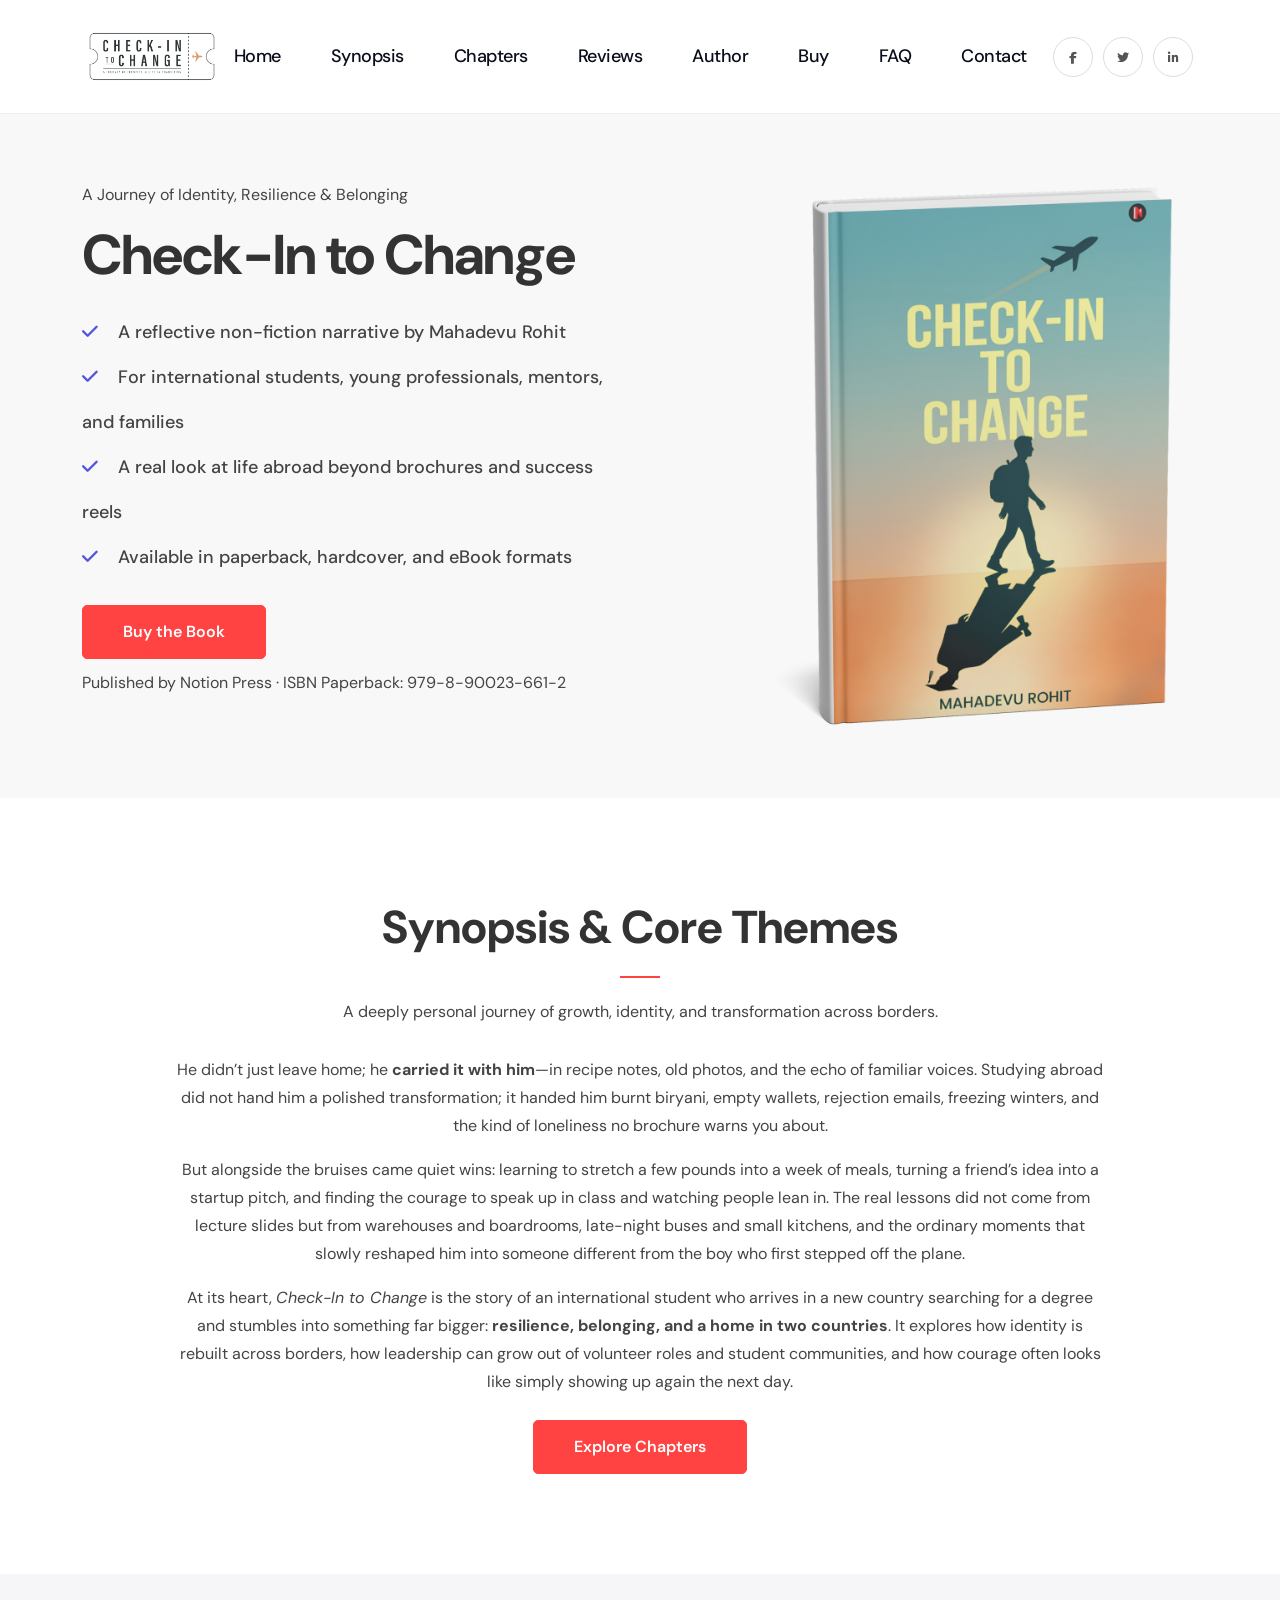
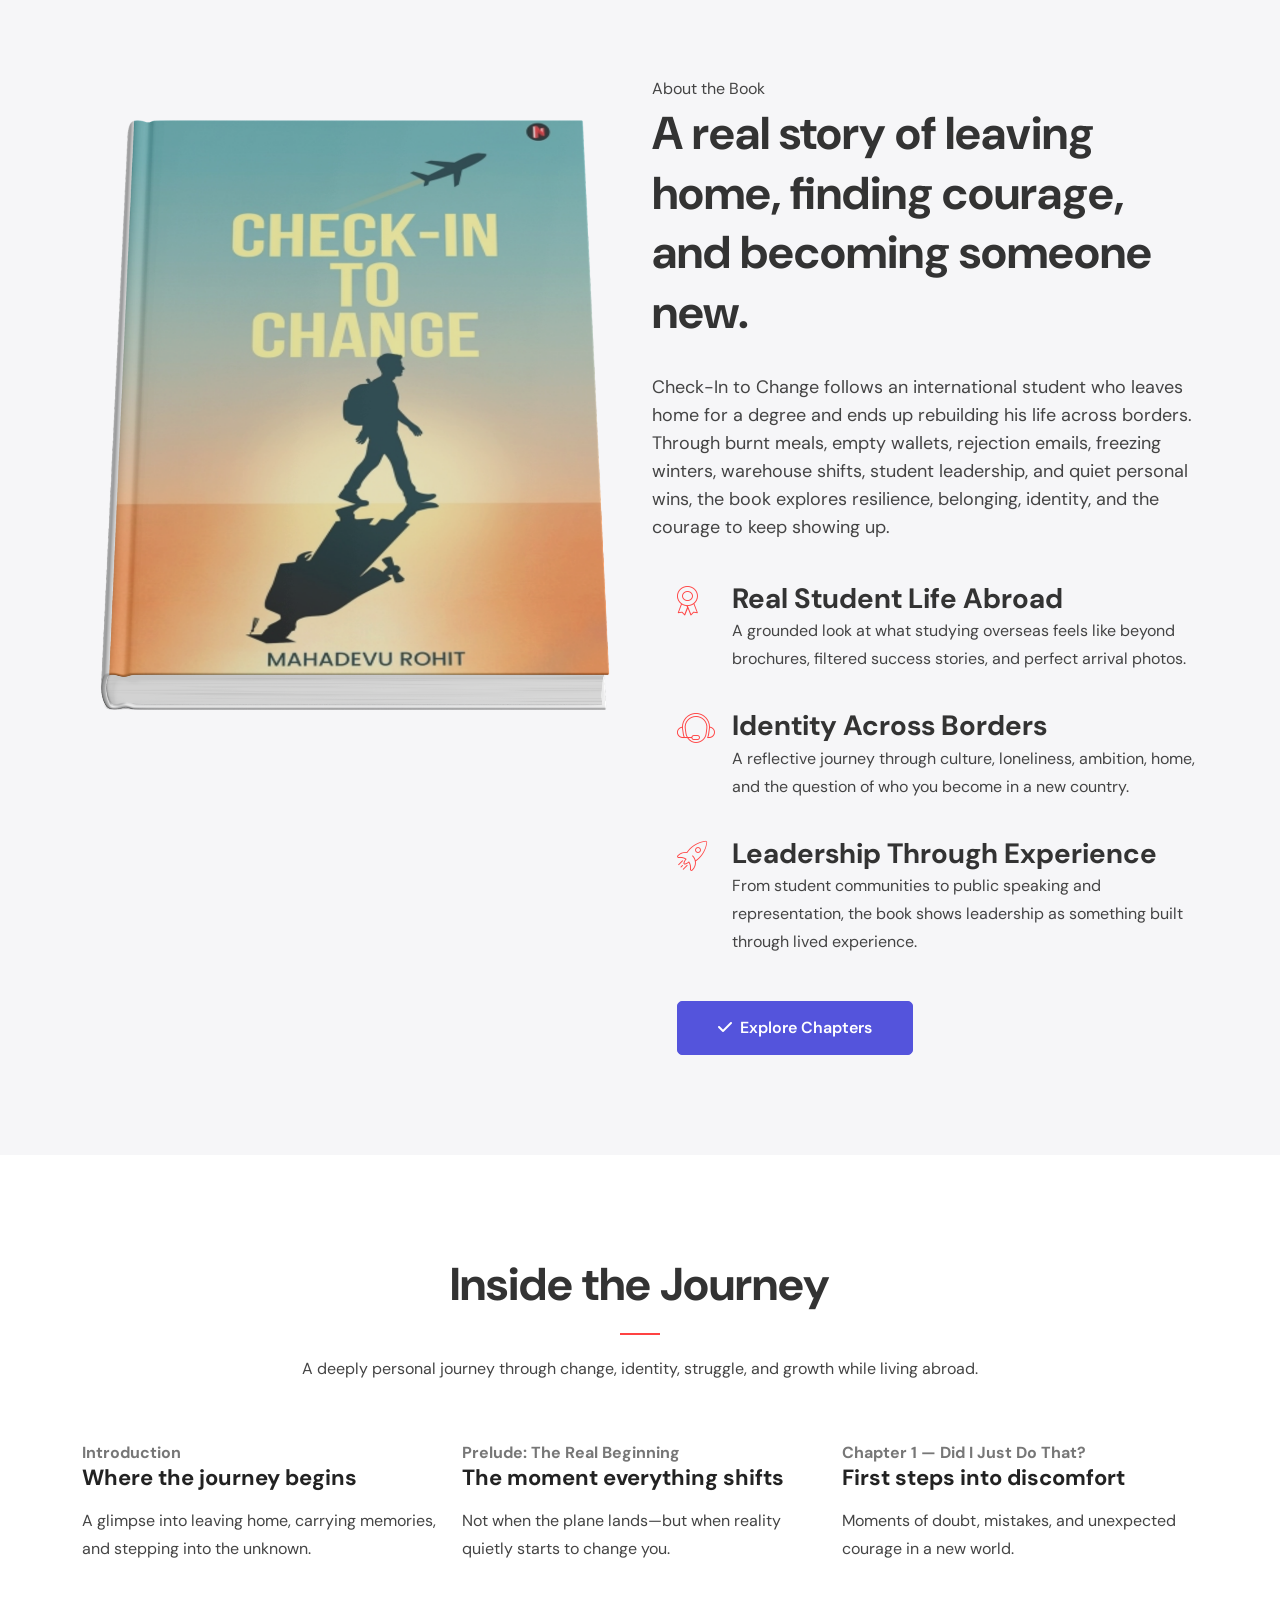
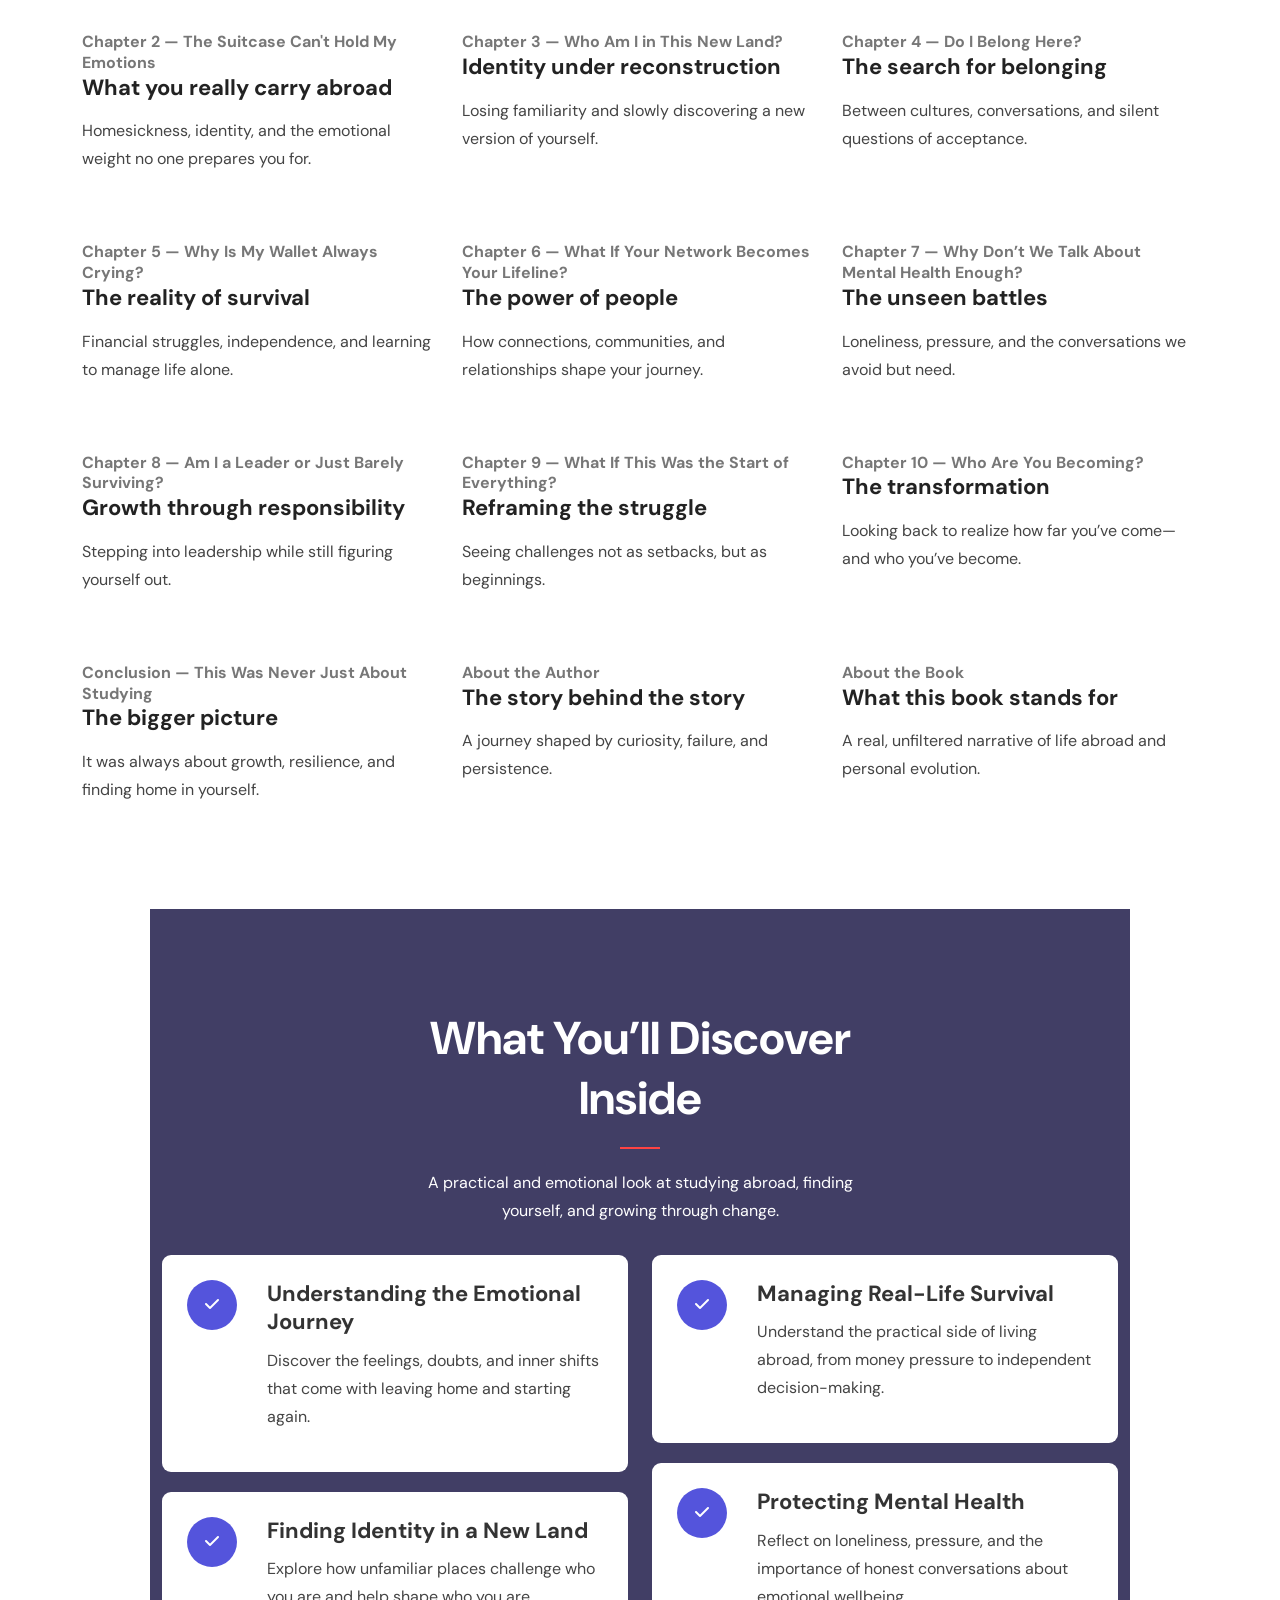
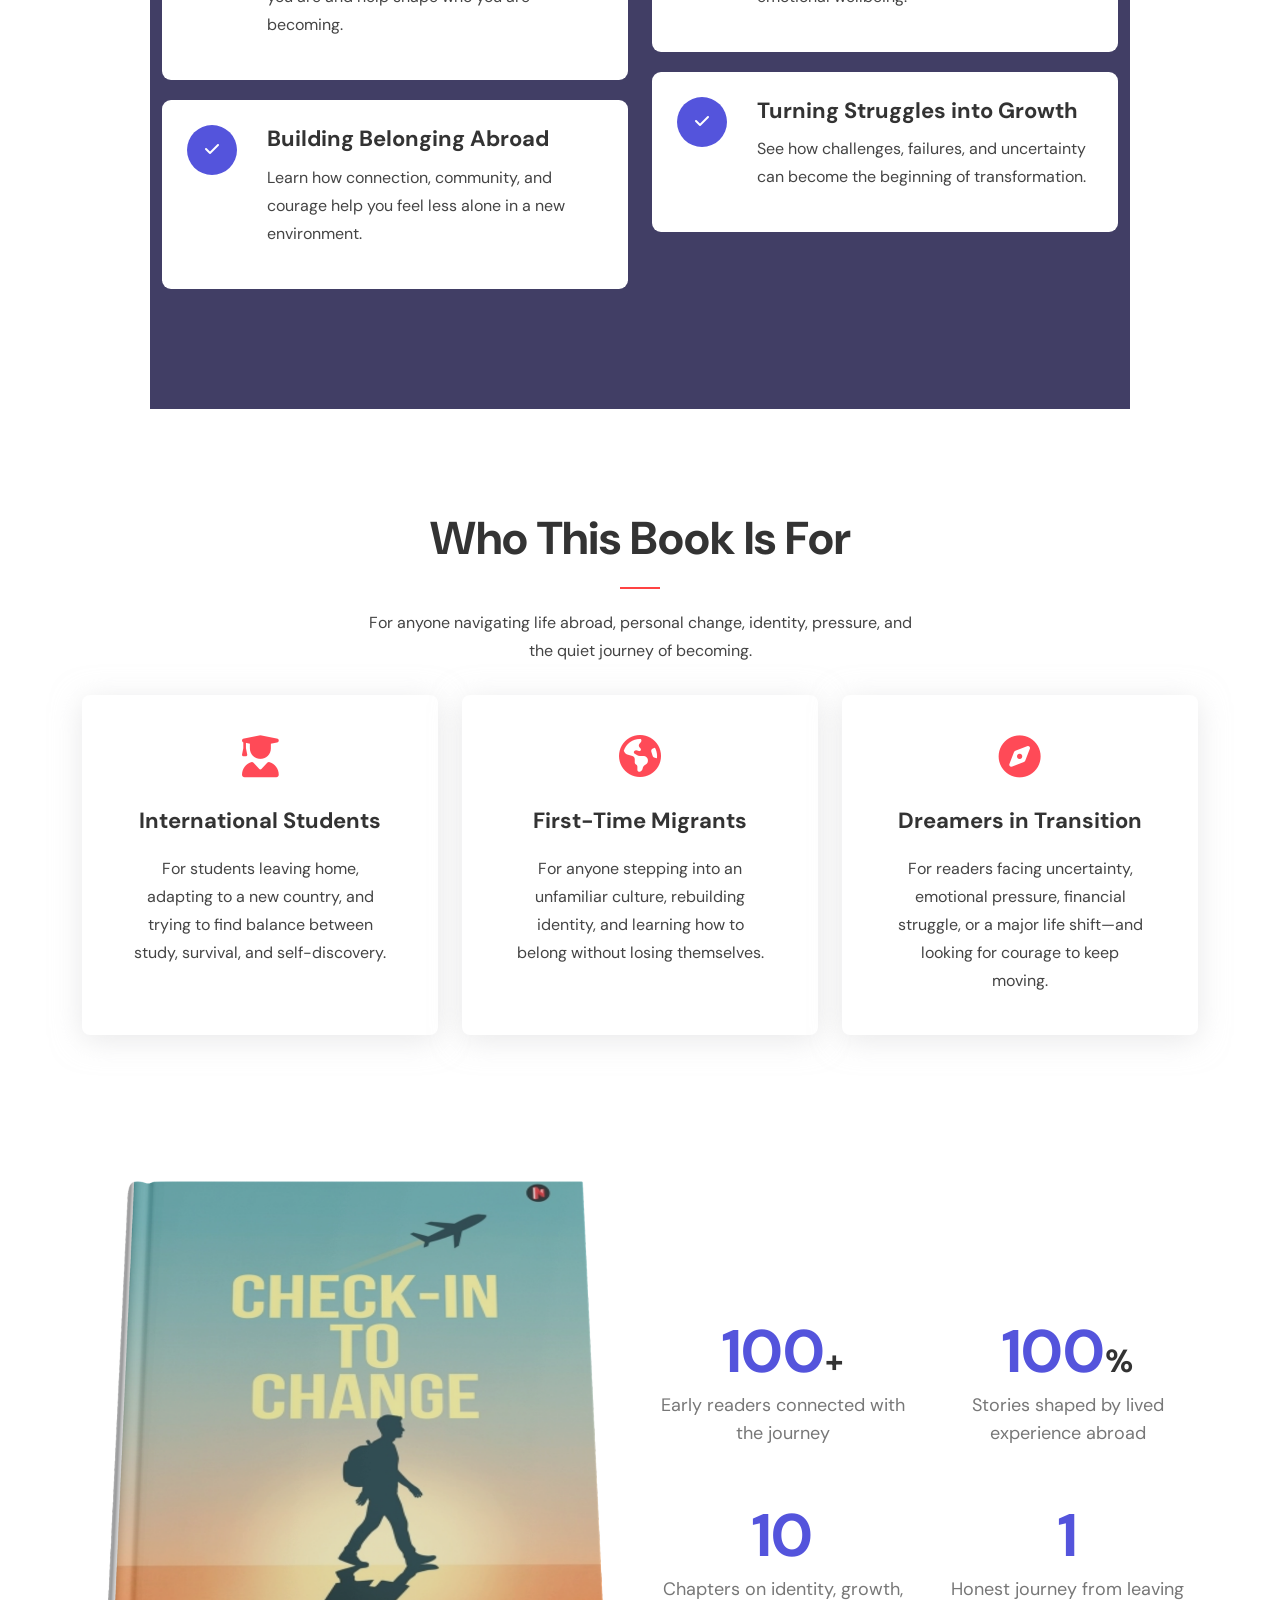
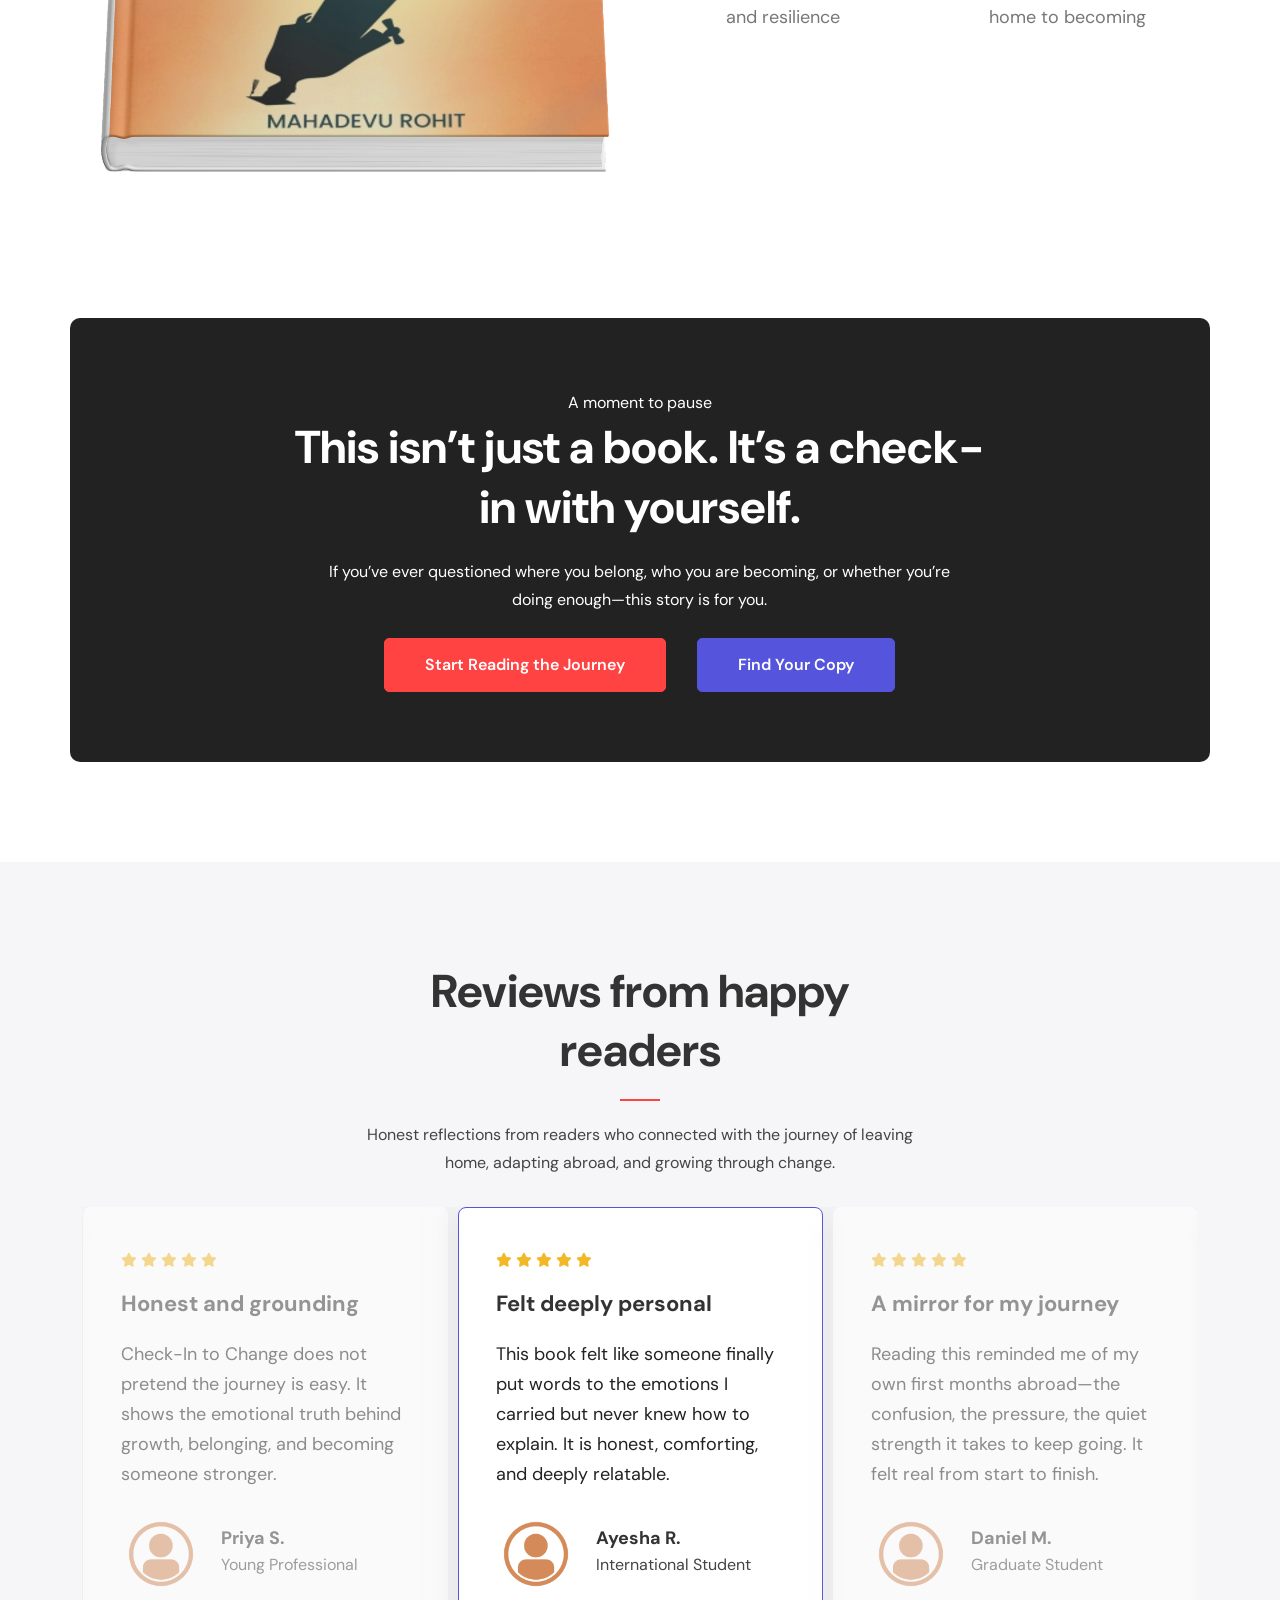
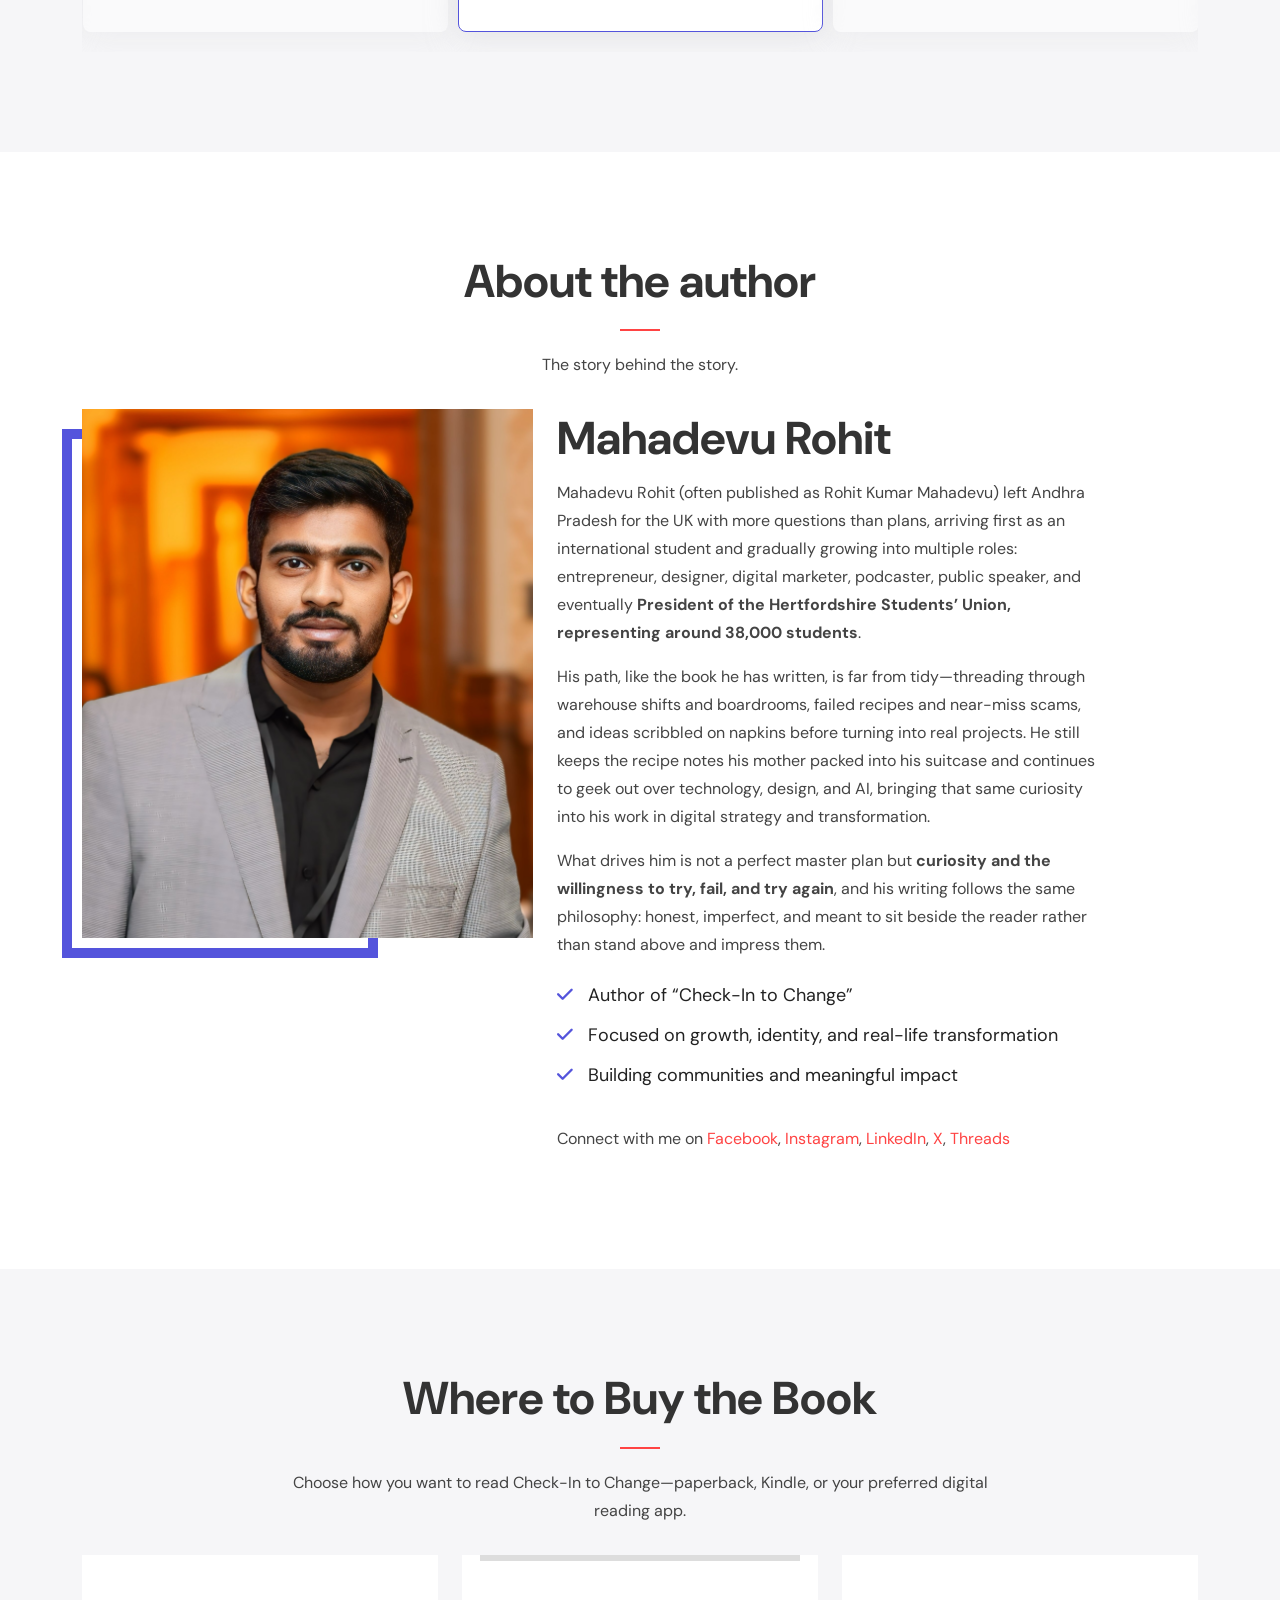
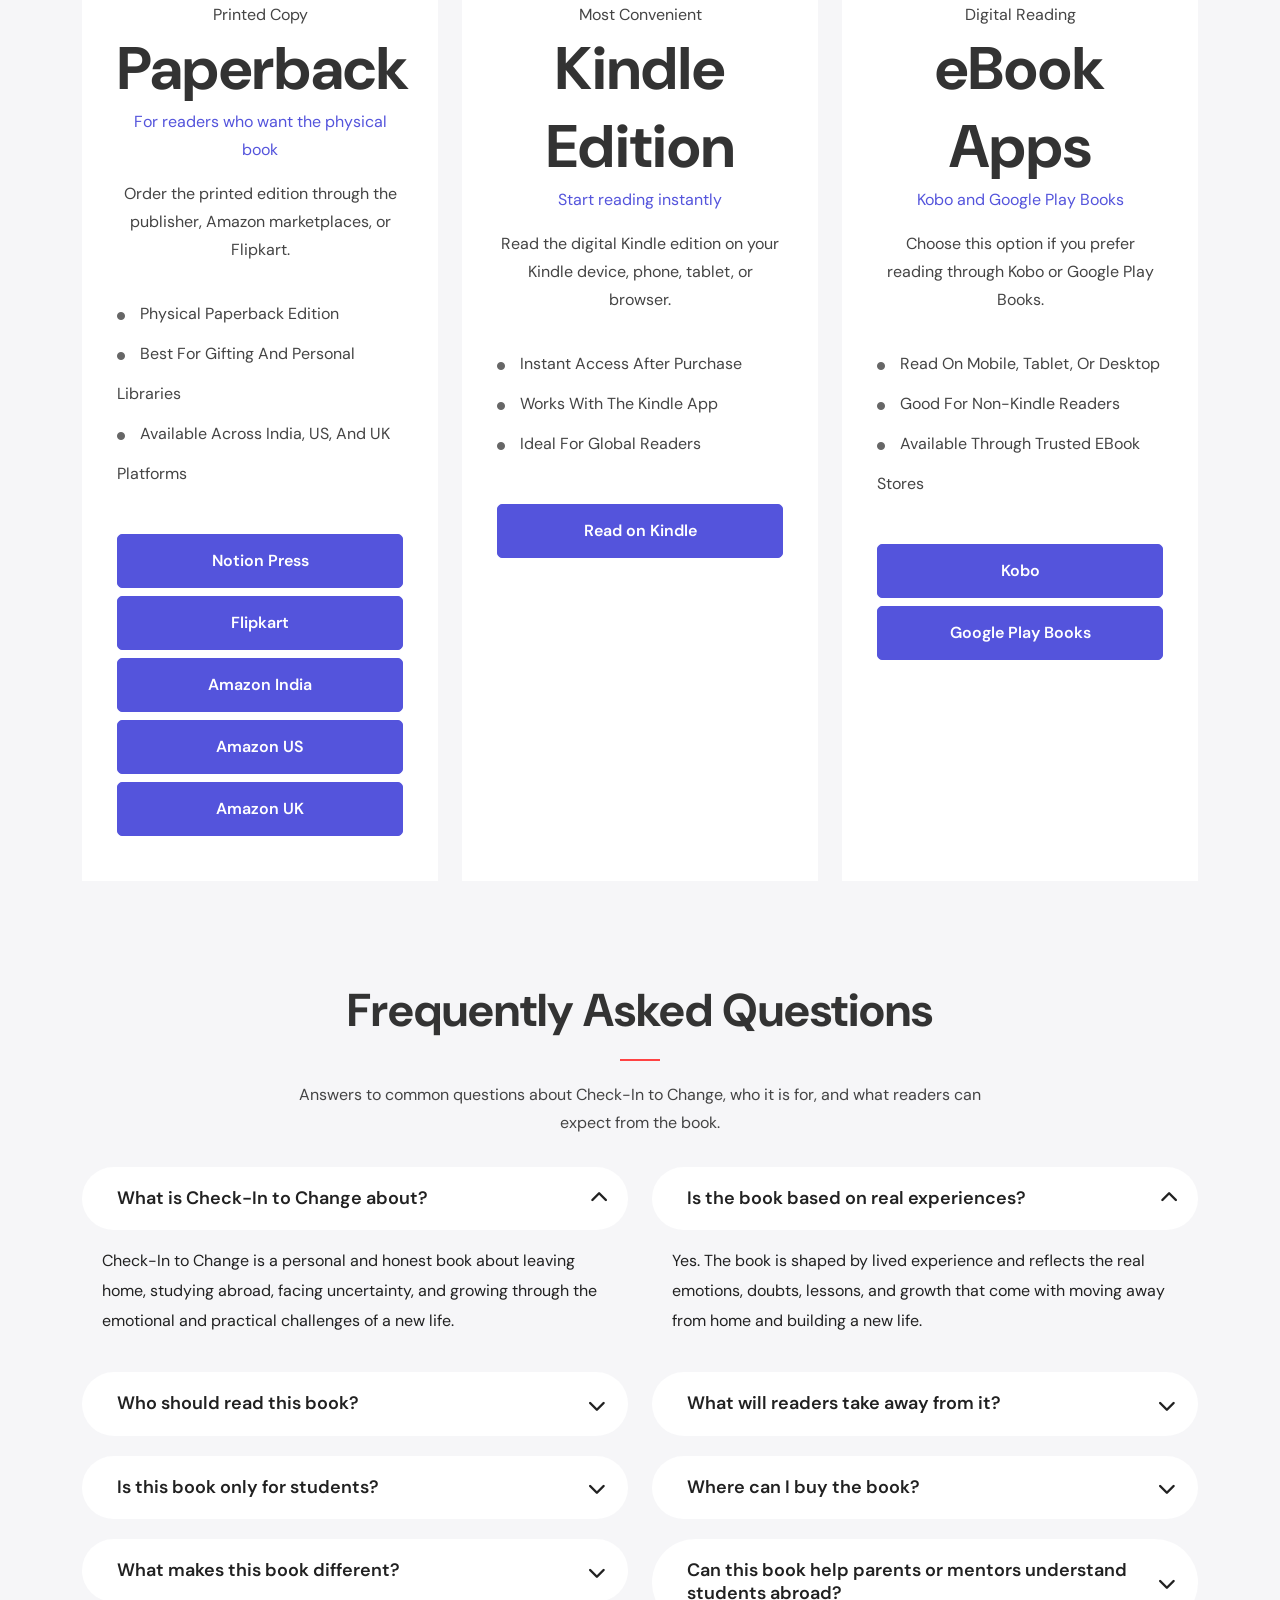
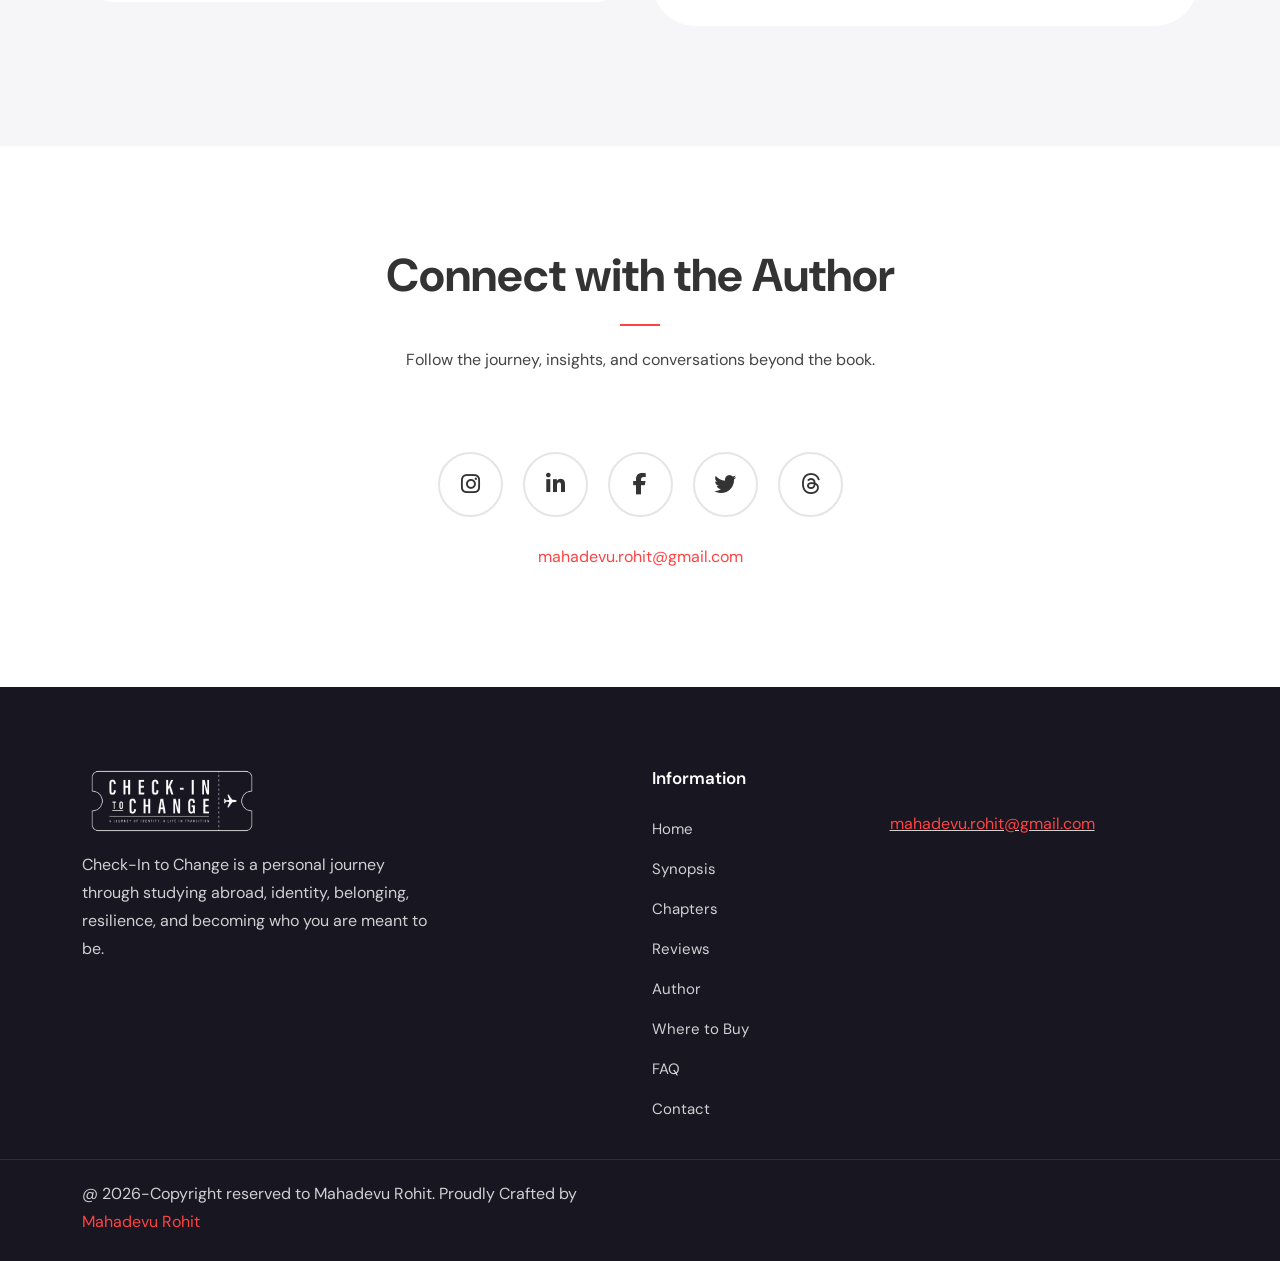
==== index.html @ be630c29 "Add files via upload" ====
<!DOCTYPE html>
<html lang="en" >
<head>
  <meta http-equiv="Content-Type" content="text/html; charset=UTF-8">
  <meta name="title" content="Check-In to Change | Mahadevu Rohit">
  <meta name="description" content="Check-In to Change by Mahadevu Rohit is a deeply personal book about studying abroad, identity, resilience, belonging, mental health, and personal transformation.">
  <meta name="keywords" content="Check-In to Change, Mahadevu Rohit, international student book, studying abroad, identity, resilience, belonging, student life abroad, personal growth book">
  <meta name="author" content="Mahadevu Rohit">
  <meta name="robots" content="index, follow">
  <link rel="canonical" href="https://mahadevu.com/">
  <meta property="og:title" content="Check-In to Change | Mahadevu Rohit">
  <meta property="og:description" content="A real, honest journey through studying abroad, identity, resilience, belonging, and becoming.">
  <meta property="og:type" content="website">
  <meta property="og:url" content="https://mahadevu.com/">
  <meta property="og:image" content="https://mahadevu.com/assets/images/banner/CheckIn%20To%20Change%20Book%20-%201.png">
  <meta name="twitter:card" content="summary_large_image">
  <meta name="twitter:title" content="Check-In to Change | Mahadevu Rohit">
  <meta name="twitter:description" content="A real, honest journey through studying abroad, identity, resilience, belonging, and becoming.">
  <meta name="twitter:image" content="https://mahadevu.com/assets/images/banner/CheckIn%20To%20Change%20Book%20-%201.png">
  
  <title>Check-In to Change | Mahadevu Rohit</title>
  <link rel="icon" type="image/png" href="assets/images/Check-In To Change - Favicon.png">
  <script type="application/ld+json">
  {
    "@context": "https://schema.org",
    "@type": "Book",
    "name": "Check-In to Change",
    "author": {
      "@type": "Person",
      "name": "Mahadevu Rohit"
    },
    "isbn": "979-8-90023-661-2",
    "bookFormat": "https://schema.org/Paperback",
    "inLanguage": "en",
    "description": "Check-In to Change is a personal book about studying abroad, identity, resilience, belonging, mental health, and personal transformation.",
    "publisher": {
      "@type": "Organization",
      "name": "Notion Press"
    },
    "url": "https://mahadevu.com/",
    "sameAs": [
      "https://notionpress.com/in/read/check-in-to-change",
      "https://www.amazon.in/dp/B0GDGCHMMS",
      "https://www.amazon.com/dp/B0GDGCHMMS",
      "https://www.amazon.co.uk/dp/B0GDGCHMMS",
      "https://www.amazon.in/Check-Change-Mahadevu-Rohit-ebook/dp/B0GGH8MB83",
      "https://www.kobo.com/in/en/ebook/check-in-to-change",
      "https://play.google.com/store/books/details/Mahadevu_Rohit_Check_In_to_Change?id=0pm5EQAAQBAJ"
    ]
  }
  </script>
  <script type="application/ld+json">
  {
    "@context": "https://schema.org",
    "@type": "FAQPage",
    "mainEntity": [
      {
        "@type": "Question",
        "name": "What is Check-In to Change about?",
        "acceptedAnswer": {
          "@type": "Answer",
          "text": "Check-In to Change is a personal and honest book about leaving home, studying abroad, facing uncertainty, and growing through the emotional and practical challenges of a new life."
        }
      },
      {
        "@type": "Question",
        "name": "Who should read this book?",
        "acceptedAnswer": {
          "@type": "Answer",
          "text": "This book is for international students, first-time migrants, young professionals, and anyone going through change, identity shifts, loneliness, pressure, or self-discovery."
        }
      },
      {
        "@type": "Question",
        "name": "Is this book only for students?",
        "acceptedAnswer": {
          "@type": "Answer",
          "text": "No. While the story connects deeply with students and people living abroad, its themes of growth, belonging, resilience, and becoming are relevant to anyone navigating a major life transition."
        }
      },
      {
        "@type": "Question",
        "name": "What makes this book different?",
        "acceptedAnswer": {
          "@type": "Answer",
          "text": "It does not present life abroad as perfect or easy. It speaks honestly about emotional struggles, financial pressure, mental health, identity, friendship, leadership, and personal transformation."
        }
      },
      {
        "@type": "Question",
        "name": "Is the book based on real experiences?",
        "acceptedAnswer": {
          "@type": "Answer",
          "text": "Yes. The book is shaped by lived experience and reflects the real emotions, doubts, lessons, and growth that come with moving away from home and building a new life."
        }
      },
      {
        "@type": "Question",
        "name": "What will readers take away from it?",
        "acceptedAnswer": {
          "@type": "Answer",
          "text": "Readers will find comfort, clarity, and perspective. The book helps them feel less alone while encouraging them to see struggle as part of their growth journey."
        }
      },
      {
        "@type": "Question",
        "name": "Where can I buy the book?",
        "acceptedAnswer": {
          "@type": "Answer",
          "text": "The book will be available through Amazon and selected online platforms. Use the Where to Buy section to check availability and purchase options."
        }
      },
      {
        "@type": "Question",
        "name": "Can this book help parents or mentors understand students abroad?",
        "acceptedAnswer": {
          "@type": "Answer",
          "text": "Yes. It offers insight into the emotional reality of students and young people living abroad, making it useful for parents, mentors, educators, and community leaders."
        }
      }
    ]
  }
  </script>

  <!-- Mobile Specific Meta-->
  <meta name="viewport" content="width=device-width, initial-scale=1">
  <!-- bootstrap.min css -->
  <link rel="stylesheet" href="assets/vendors/bootstrap/bootstrap.css">
  <!-- Iconfont Css -->
  <link rel="stylesheet" href="assets/vendors/fontawesome/css/all.css">
  <link rel="stylesheet" href="assets/vendors/bicon/css/bicon.min.css">
  <link rel="stylesheet" href="https://cdnjs.cloudflare.com/ajax/libs/font-awesome/6.5.1/css/all.min.css">
  <!-- animate.css -->
  <link rel="stylesheet" href="assets/vendors/animate-css/animate.css">

   <!-- Owl Carousel  CSS -->
  <link rel="stylesheet" href="assets/vendors/owl/assets/owl.carousel.min.css">
  <link rel="stylesheet" href="assets/vendors/owl/assets/owl.theme.default.min.css">

  <!-- Main Stylesheet -->
  <link rel="stylesheet" href="assets/css/style.css">
  <link rel="stylesheet" href="assets/css/responsive.css">

</head>

<body id="top-header">
  
<!-- preloader  -->
<div id="loading">
    <div id="loading-center">
        <div id="loading-center-absolute">
            <div class="object" id="object_four"></div>
            <div class="object" id="object_three"></div>
            <div class="object" id="object_two"></div>
            <div class="object" id="object_one"></div>
        </div>
    </div>
</div>
    
<header>
    <!-- Main Menu Start -->
    <div id="menu-header-sticky" class="main-menu-area menu-header-sticky site-navigation">
        <div class="container">
            <div class="row gx-0 align-items-center justify-content-between">
                <div class="col-xl-3 col-6">
                    <div class="header-left ">
                        <div class="main-logo">
                            <a href="index.html"><img src="assets/images/Check-In To Change - Original.png" alt="Check-In To Change" class="img-fluid"></a>
                        </div>
                    </div>
                </div>

                <div class="col-xl-6 col-6">
                    <div class="header-header-bar d-xl-none text-end">
                        <button class="header-offcanvas-toogle"><i class="flaticon-menu fa fa-bars"></i></button>
                    </div>

                    <div class="header-center text-center">
                        <div class="main-menu main-menu-black d-none d-xl-block" id="main-menu">
                            <nav class="mobile-menu-active" >
                                <ul class="main-menu__list">
                                    <li><a href="#home">Home</a></li>
                                    <li><a href="#synopsis">Synopsis</a></li>
                                    <li><a href="#chapters">Chapters</a></li>
                                    <li><a href="#testimonial">Reviews</a></li>
                                    <li><a href="#author">Author</a></li>
                                    <li><a href="#pricing">Buy</a></li>
                                    <li><a href="#faq">FAQ</a></li>
                                    <li><a href="#contact">Contact</a></li>
                                </ul>
                            </nav>
                        </div>
                    </div>
                </div>

                <div class="col-xl-3 d-none d-xl-block col-6">
                    <div class="header-right-info d-none d-lg-block text-end">
                        <ul class="header-socials">
                            <li><a href="https://www.facebook.com/mahadevu.rohit" target="_blank" rel="noopener noreferrer" aria-label="Facebook"><i class="fab fa-facebook-f"></i></a></li>
                            <li><a href="https://x.com/MahadevuRohit" target="_blank" rel="noopener noreferrer" aria-label="X"><i class="fab fa-twitter"></i></a></li>
                            <li><a href="https://www.linkedin.com/in/mahadevurohit/" target="_blank" rel="noopener noreferrer" aria-label="LinkedIn"><i class="fab fa-linkedin-in"></i></a></li>
                        </ul>
                    </div>
                </div>
            </div>
        </div>
    </div>
</header>


<!-- Offcanvas/mobile menu -->
<div class="offcanvas">
    <div class="offcanvas-wrapper">
        <div class="offcanvas-header d-flex justify-content-between align-items-center mb-90">
            <div class="offcanvas-logo">
                <a href="index.html"><img src="assets/images/Check-In To Change - Original.png" alt="Check-In To Change" class="img-fluid"></a>
            </div>
            <div class="offcanvas-close">
                <button class="offcanvas-close-toggle"><i class="fa fa-times"></i></button>
            </div>
        </div>
        <div class="offcanvas-menu d-xl-none mb-50">
            <nav></nav>
        </div>
       
        <div class="offcanvas-info mb-50">
            <h3 class="offcanvas-sm-title">Contact</h3>
            <span><a href="mailto:mahadevu.rohit@gmail.com">mahadevu.rohit@gmail.com</a></span>
        </div>
        <div class="offcanvas-social mb-50">
            <h3 class="offcanvas-sm-title">Follow</h3>
            <a href="https://www.facebook.com/Checkintochange" target="_blank" rel="noopener noreferrer" aria-label="Facebook"><i class="fab fa-facebook-f"></i></a>
            <a href="https://www.instagram.com/checkintochange/" target="_blank" rel="noopener noreferrer" aria-label="Instagram"><i class="fab fa-instagram"></i></a>
            <a href="https://www.linkedin.com/company/checkin-to-change/" target="_blank" rel="noopener noreferrer" aria-label="LinkedIn"><i class="fab fa-linkedin-in"></i></a>
        </div>
    </div>
</div>
<div class="header-offcanvas-overlay"></div>

<!-- Banner section starts -->
<section class="banner pb-80" id="home">
    <div class="container">
        <div class="row align-items-center justify-content-between">
            <div class="col-md-12 col-lg-6">
                <div class="banner-content ">
                    <span class="subheading">A Journey of Identity, Resilience &amp; Belonging</span>
                    <h1>Check-In to Change</h1>
                    <ul>
                        <li><i class="fa fa-check"></i>A reflective non-fiction narrative by Mahadevu Rohit</li>
                        <li><i class="fa fa-check"></i>For international students, young professionals, mentors, and families</li>
                        <li><i class="fa fa-check"></i>A real look at life abroad beyond brochures and success reels</li>
                        <li><i class="fa fa-check"></i>Available in paperback, hardcover, and eBook formats</li>
                    </ul>
                    <a href="#pricing" class="btn btn-main">Buy the Book</a>  
                    <p>Published by Notion Press &middot; ISBN Paperback: 979-8-90023-661-2</p>
                </div>
            </div>
            <div class="col-lg-5">
                <div class="banner-img">
                    <img src="assets/images/banner/CheckIn To Change Book - 1.png" alt="Check-In to Change book cover by Mahadevu Rohit" class="img-fluid">
                </div>
            </div>
        </div> <!-- / .row -->
    </div> <!-- / .container -->
</section>

<section class="section-padding bg-white" id="synopsis">
    <div class="container">
        <div class="row justify-content-center">
            <div class="col-lg-8">
                <div class="section-heading center-heading text-center mb-60">
                    <h3 class="heading-title">Synopsis & Core Themes</h3>
                    <p>A deeply personal journey of growth, identity, and transformation across borders.</p>
                </div>
            </div>
        </div>

        <div class="row justify-content-center">
            <div class="col-lg-10">
                <div class="synopsis-content text-center">
                    
                    <p>
                        He didn’t just leave home; he <strong>carried it with him</strong>—in recipe notes, old photos, and the echo of familiar voices. Studying abroad did not hand him a polished transformation; it handed him burnt biryani, empty wallets, rejection emails, freezing winters, and the kind of loneliness no brochure warns you about.
                    </p>

                    <p>
                        But alongside the bruises came quiet wins: learning to stretch a few pounds into a week of meals, turning a friend’s idea into a startup pitch, and finding the courage to speak up in class and watching people lean in. The real lessons did not come from lecture slides but from warehouses and boardrooms, late-night buses and small kitchens, and the ordinary moments that slowly reshaped him into someone different from the boy who first stepped off the plane.
                    </p>

                    <p>
                        At its heart, <em>Check-In to Change</em> is the story of an international student who arrives in a new country searching for a degree and stumbles into something far bigger: <strong>resilience, belonging, and a home in two countries</strong>. It explores how identity is rebuilt across borders, how leadership can grow out of volunteer roles and student communities, and how courage often looks like simply showing up again the next day.
                    </p>

                    <div class="mt-4">
                        <a href="#chapters" class="btn btn-main">Explore Chapters</a>
                    </div>

                </div>
            </div>
        </div>
    </div>
</section>

<!-- Clients Logo section -->
<!-- about Section start -->
<section class="about-section section-padding bg-grey" id="about">
    <div class="container">
        <div class="row">
             <div class="col-lg-6 col-md-6">
               <div class="about-img">
                    <img src="assets/images/banner/CheckIn To Change Book - 2.png" alt="Check-In to Change book interior preview" class="img-fluid" loading="lazy">
               </div>
            </div>
            <div class="col-lg-6 col-md-6">
                <div class="section-heading">
                    <span class="subheading">About the Book</span>
                    <h2 class="heading-title">A real story of leaving home, finding courage, and becoming someone new.</h2>
                    <p>Check-In to Change follows an international student who leaves home for a degree and ends up rebuilding his life across borders. Through burnt meals, empty wallets, rejection emails, freezing winters, warehouse shifts, student leadership, and quiet personal wins, the book explores resilience, belonging, identity, and the courage to keep showing up.</p>
                </div>

                <div class="about-text-block">
                    <i class="bi bi-badge2"></i>
                    <h3>Real Student Life Abroad</h3>
                    <p>A grounded look at what studying overseas feels like beyond brochures, filtered success stories, and perfect arrival photos.</p>
                </div>
                <div class="about-text-block">
                    <i class="bi bi-support"></i>
                    <h3>Identity Across Borders</h3>
                    <p>A reflective journey through culture, loneliness, ambition, home, and the question of who you become in a new country.</p>
                </div>
                <div class="about-text-block">
                    <i class="bi bi-rocket2"></i>
                    <h3>Leadership Through Experience</h3>
                    <p>From student communities to public speaking and representation, the book shows leadership as something built through lived experience.</p>
                </div>
                <a href="#chapters" class="btn btn-main-2"><i class="fa fa-check me-2"></i>Explore Chapters</a> 
            </div>
        </div>
    </div>
</section>  

<!-- Chapters starts -->
<section class="chapter-section section-padding bg-white" id="chapters">
    <div class="container">
        <div class="row align-items-center justify-content-center">
            <div class="col-lg-8">
                <div class="center-heading mb-60">
                    <h3 class="heading-title">Inside the Journey</h3>
                    <p>A deeply personal journey through change, identity, struggle, and growth while living abroad.</p>
                </div>
            </div>
        </div>
        <div class="row g-4">
             <div class="col-lg-4 col-md-6">
                <div class="chapter-item h-100">
                    <h4><span>Introduction</span> Where the journey begins </h4>
                    <p>A glimpse into leaving home, carrying memories, and stepping into the unknown.</p>
                </div>
            </div>

            <div class="col-lg-4 col-md-6">
                <div class="chapter-item h-100">
                    <h4><span>Prelude: The Real Beginning</span> The moment everything shifts </h4>
                    <p>Not when the plane lands—but when reality quietly starts to change you.</p>
                </div>
            </div>

            <div class="col-lg-4 col-md-6">
                <div class="chapter-item h-100">
                    <h4><span>Chapter 1 — Did I Just Do That?</span> First steps into discomfort </h4>
                    <p>Moments of doubt, mistakes, and unexpected courage in a new world.</p>
                </div>
            </div>

            <div class="col-lg-4 col-md-6">
                <div class="chapter-item h-100">
                    <h4><span>Chapter 2 — The Suitcase Can't Hold My Emotions</span> What you really carry abroad </h4>
                    <p>Homesickness, identity, and the emotional weight no one prepares you for.</p>
                </div>
            </div>

            <div class="col-lg-4 col-md-6">
                <div class="chapter-item h-100">
                    <h4><span>Chapter 3 — Who Am I in This New Land?</span> Identity under reconstruction </h4>
                    <p>Losing familiarity and slowly discovering a new version of yourself.</p>
                </div>
            </div>

            <div class="col-lg-4 col-md-6">
                <div class="chapter-item h-100">
                    <h4><span>Chapter 4 — Do I Belong Here?</span> The search for belonging </h4>
                    <p>Between cultures, conversations, and silent questions of acceptance.</p>
                </div>
            </div>

            <div class="col-lg-4 col-md-6">
                <div class="chapter-item h-100">
                    <h4><span>Chapter 5 — Why Is My Wallet Always Crying?</span> The reality of survival </h4>
                    <p>Financial struggles, independence, and learning to manage life alone.</p>
                </div>
            </div>

            <div class="col-lg-4 col-md-6">
                <div class="chapter-item h-100">
                    <h4><span>Chapter 6 — What If Your Network Becomes Your Lifeline?</span> The power of people </h4>
                    <p>How connections, communities, and relationships shape your journey.</p>
                </div>
            </div>
           
            <div class="col-lg-4 col-md-6">
                <div class="chapter-item h-100">
                    <h4><span>Chapter 7 — Why Don’t We Talk About Mental Health Enough?</span> The unseen battles </h4>
                    <p>Loneliness, pressure, and the conversations we avoid but need.</p>
                </div>
            </div>

             <div class="col-lg-4 col-md-6">
                <div class="chapter-item h-100">
                    <h4><span>Chapter 8 — Am I a Leader or Just Barely Surviving?</span> Growth through responsibility </h4>
                    <p>Stepping into leadership while still figuring yourself out.</p>
                </div>
            </div>

            <div class="col-lg-4 col-md-6">
                <div class="chapter-item h-100">
                    <h4><span>Chapter 9 — What If This Was the Start of Everything?</span> Reframing the struggle </h4>
                    <p>Seeing challenges not as setbacks, but as beginnings.</p>
                </div>
            </div>

            <div class="col-lg-4 col-md-6">
                <div class="chapter-item h-100">
                    <h4><span>Chapter 10 — Who Are You Becoming?</span> The transformation </h4>
                    <p>Looking back to realize how far you’ve come—and who you’ve become.</p>
                </div>
            </div>

             <div class="col-lg-4 col-md-6">
                <div class="chapter-item h-100">
                    <h4><span>Conclusion — This Was Never Just About Studying</span> The bigger picture </h4>
                    <p>It was always about growth, resilience, and finding home in yourself.</p>
                </div>
            </div>

            <div class="col-lg-4 col-md-6">
                <div class="chapter-item h-100">
                    <h4><span>About the Author</span> The story behind the story </h4>
                    <p>A journey shaped by curiosity, failure, and persistence.</p>
                </div>
            </div>

            <div class="col-lg-4 col-md-6">
                <div class="chapter-item h-100">
                    <h4><span>About the Book</span> What this book stands for </h4>
                    <p>A real, unfiltered narrative of life abroad and personal evolution.</p>
                </div>
            </div>
        </div>
    </div>
</section> 

<!-- Book Preview -->
<section class="book-preview section-padding"  id="topics">
    <div class="container">
        <div class="row justify-content-center">
            <div class="col-lg-6">
                <div class="section-heading center-heading text-center mb-60">
                    <h3 class="heading-title text-white">What You’ll Discover Inside</h3>
                    <p class="text-white">A practical and emotional look at studying abroad, finding yourself, and growing through change.</p>
                </div>
            </div>
        </div>
        <div class="row justify-content-center">
            <div class="col-lg-6">
                <div class="topic-item ">
                    <div class="icon-box">
                        <i class="fa fa-check"></i>
                    </div>
                    <div class="topic-content">
                        <h4>Understanding the Emotional Journey</h4>
                        <p>Discover the feelings, doubts, and inner shifts that come with leaving home and starting again.</p>
                    </div>
                </div>

                <div class="topic-item">
                    <div class="icon-box">
                        <i class="fa fa-check"></i>
                    </div>
                    <div class="topic-content">
                        <h4>Finding Identity in a New Land</h4>
                        <p>Explore how unfamiliar places challenge who you are and help shape who you are becoming.</p>
                    </div>
                </div>
                <div class="topic-item">
                    <div class="icon-box">
                        <i class="fa fa-check"></i>
                    </div>
                    <div class="topic-content">
                        <h4>Building Belonging Abroad</h4>
                        <p>Learn how connection, community, and courage help you feel less alone in a new environment.</p>
                    </div>
                </div>
            </div>

            <div class="col-lg-6">
                <div class="topic-item">
                    <div class="icon-box">
                        <i class="fa fa-check"></i>
                    </div>
                    <div class="topic-content">
                        <h4>Managing Real-Life Survival</h4>
                        <p>Understand the practical side of living abroad, from money pressure to independent decision-making.</p>
                    </div>
                </div>

                <div class="topic-item">
                    <div class="icon-box">
                        <i class="fa fa-check"></i>
                    </div>
                    <div class="topic-content">
                        <h4>Protecting Mental Health</h4>
                        <p>Reflect on loneliness, pressure, and the importance of honest conversations about emotional wellbeing.</p>
                    </div>
                </div>
                <div class="topic-item">
                    <div class="icon-box">
                        <i class="fa fa-check"></i>
                    </div>
                    <div class="topic-content">
                        <h4>Turning Struggles into Growth</h4>
                        <p>See how challenges, failures, and uncertainty can become the beginning of transformation.</p>
                    </div>
                </div>
            </div>
        </div>
    </div>
</section> 

<!-- Features section  -->
<section class="feature-2 section-padding">
    <div class="container">
        <div class="row justify-content-center">
            <div class="col-lg-6">
                <div class="section-heading center-heading text-center mb-60">
                    <h3 class="heading-title">Who This Book Is For</h3>
                    <p>For anyone navigating life abroad, personal change, identity, pressure, and the quiet journey of becoming.</p>
                </div>
            </div>
        </div>
        <div class="row ">
            <div class="col-lg-4 col-md-6 d-flex">
                <div class="feature-style-2 h-100 text-center mb-4 mb-lg-0">
                    <div class="icon mb-20">
                        <i class="fa-solid fa-user-graduate"></i>
                    </div>
                    <div class="feature-text">
                        <h4>International Students</h4>
                        <p>For students leaving home, adapting to a new country, and trying to find balance between study, survival, and self-discovery.</p>
                    </div>
                </div>
            </div>
            <div class="col-lg-4 col-md-6 d-flex">
                <div class="feature-style-2 h-100 text-center mb-4 mb-lg-0">
                    <div class="icon mb-20">
                        <i class="fa-solid fa-earth-americas"></i>
                    </div>
                    <div class="feature-text">
                        <h4>First-Time Migrants</h4>
                        <p>For anyone stepping into an unfamiliar culture, rebuilding identity, and learning how to belong without losing themselves.</p>
                    </div>
                </div>
            </div>
            <div class="col-lg-4 col-md-6 d-flex">
                <div class="feature-style-2 h-100 text-center mb-4 mb-lg-0">
                    <div class="icon mb-20">
                        <i class="fa-solid fa-compass"></i>
                    </div>
                    <div class="feature-text">
                        <h4>Dreamers in Transition</h4>
                        <p>For readers facing uncertainty, emotional pressure, financial struggle, or a major life shift—and looking for courage to keep moving.</p>
                    </div>
                </div>
            </div>
        </div>
    </div>
</section> 

<!-- Counter section starts -->
<section class="counter-wrap pb-100">
    <div class="container">
        <div class="row align-items-center">
            <div class="col-lg-6">
                <div class="about-counter-img">
                    <img src="assets/images/banner/CheckIn To Change Book - 2.png" alt="Check-In to Change book preview" class="img-fluid" loading="lazy">
                </div>
            </div>
             <div class="col-lg-6">
                <div class="row">
                    <div class="col-lg-6 col-md-6">
                        <div class="counter-item">
                            <i class="ti-desktop"></i>
                            <div class="count">
                                <span class="counter h2">100</span><span class="h2">+</span>
                            </div>
                            <p>Early readers connected with the journey</p>
                        </div>
                    </div>
                    <div class="col-lg-6 col-md-6">
                        <div class="counter-item">
                            <i class="ti-agenda"></i>
                            <div class="count">
                                <span class="counter h2">100</span><span class="h2">%</span>
                            </div>
                            <p>Stories shaped by lived experience abroad</p>
                        </div>
                    </div>

                    <div class="col-lg-6 col-md-6">         
                        <div class="counter-item">
                            <i class="ti-heart"></i>
                            <div class="count">
                                <span class="counter h2">10</span>
                            </div>
                            <p>Chapters on identity, growth, and resilience</p>
                        </div>
                    </div>
                
                    <div class="col-lg-6 col-md-6">
                        <div class="counter-item">
                            <i class="ti-microphone-alt"></i>
                            <div class="count">
                                <span class="counter h2">1</span><span class="h2"></span>
                            </div>
                            <p>Honest journey from leaving home to becoming</p>
                        </div>
                    </div>
                </div>
            </div>
        </div>
    </div>
</section> 

<!-- CTA Section starts -->
<section class="cta pb-100">
    <div class="container">
        <div class="row justify-content-center cta-inner">
            <div class="col-lg-8">
                <div class="cta-content">
                    <span class="subheading2">A moment to pause</span>
                    <h2 class="heading-title">This isn’t just a book. It’s a check-in with yourself.</h2>
                    <p>If you’ve ever questioned where you belong, who you are becoming, or whether you’re doing enough—this story is for you.</p>
                    <div class="cta-buttons mt-4">
                        <a href="#chapters" class="btn btn-main me-3">Start Reading the Journey</a>
                        <a href="#pricing" class="btn btn-main-2">Find Your Copy</a>
                    </div>
                </div>
            </div>
        </div>
    </div>
</section> 
<section class="testimonial section-padding bg-grey " id="testimonial">
    <div class="container">
        <div class="row justify-content-center">
            <div class="col-lg-6">
                <div class="section-heading center-heading text-center mb-60">
                    <h3 class="heading-title">Reviews from happy readers</h3>
                    <p>Honest reflections from readers who connected with the journey of leaving home, adapting abroad, and growing through change.</p>
                </div>
            </div>
        </div>
        <div class="row justify-content-center">
            <div class="col-lg-12">
                <div class="testimonials-slides owl-carousel owl-theme">
                    <div class="review-item">
                        <div class="client-info">
                            <div class="rating">
                                <span><i class="fa fa-star"></i></span>
                                <span><i class="fa fa-star"></i></span>
                                <span><i class="fa fa-star"></i></span>
                                <span><i class="fa fa-star"></i></span>
                                <span><i class="fa fa-star"></i></span>
                            </div>
                            <h4>Felt deeply personal</h4>
                            <p>This book felt like someone finally put words to the emotions I carried but never knew how to explain. It is honest, comforting, and deeply relatable.</p>
                        </div>
                        <div class="client-desc d-flex align-items-center">
                            <div class="client-img">
                                <img src="assets/images/clients/Check-In To Change - Testimonial - 1.png" alt="Ayesha R., international student reader" class="img-fluid" loading="lazy">
                            </div>
                            <div class="client-text">
                                <h5>Ayesha R.</h5>
                                <span class="designation">International Student</span>
                            </div>
                        </div>
                    </div>

                     <div class="review-item">
                        <div class="client-info">
                            <div class="rating">
                                <span><i class="fa fa-star"></i></span>
                                <span><i class="fa fa-star"></i></span>
                                <span><i class="fa fa-star"></i></span>
                                <span><i class="fa fa-star"></i></span>
                                <span><i class="fa fa-star"></i></span>
                            </div>
                            <h4>A mirror for my journey</h4>
                            <p>Reading this reminded me of my own first months abroad—the confusion, the pressure, the quiet strength it takes to keep going. It felt real from start to finish.</p>
                            
                        </div>
                        <div class="client-desc d-flex align-items-center">
                            <div class="client-img">
                                <img src="assets/images/clients/Check-In To Change - Testimonial - 2.png" alt="Daniel M., graduate student reader" class="img-fluid" loading="lazy">
                            </div>
                            <div class="client-text">
                                <h5>Daniel M.</h5>
                                <span class="designation">Graduate Student</span>
                            </div>
                        </div>
                    </div>


                    <div class="review-item">
                        <div class="client-info">
                            <div class="rating">
                                <span><i class="fa fa-star"></i></span>
                                <span><i class="fa fa-star"></i></span>
                                <span><i class="fa fa-star"></i></span>
                                <span><i class="fa fa-star"></i></span>
                                <span><i class="fa fa-star"></i></span>
                            </div>
                            <h4>Honest and grounding</h4>
                            <p>Check-In to Change does not pretend the journey is easy. It shows the emotional truth behind growth, belonging, and becoming someone stronger.</p>
                            
                        </div>
                        <div class="client-desc d-flex align-items-center">
                            <div class="client-img">
                                <img src="assets/images/clients/Check-In To Change - Testimonial - 3.png" alt="Priya S., young professional reader" class="img-fluid" loading="lazy">
                            </div>
                            <div class="client-text">
                                <h5>Priya S.</h5>
                                <span class="designation">Young Professional</span>
                            </div>
                        </div>
                    </div>
                </div>
            </div>
        </div>
    </div>
</section>

<section class="author-section section-padding bg-white" id="author">
    <div class="container">
        <div class="row justify-content-center">
            <div class="col-lg-6">
                <div class="section-heading center-heading text-center mb-60">
                    <h3 class="heading-title">About the author</h3>
                    <p>The story behind the story.</p>
                </div>
            </div>
        </div>
        <div class="row">
             <div class="col-lg-5 col-md-6">
               <div class="auhtor-img mb-4 mb-lg-0">
                    <img src="assets/images/bg/Mahadevu Rohit - Author of Checkin to change book.JPG" alt="Mahadevu Rohit, author of Check-In to Change" class="img-fluid" loading="lazy">
               </div>
            </div>
            <div class="col-lg-6 col-md-6">
                <div class="section-heading mb-0">
                    <h3 class="heading-title">Mahadevu Rohit</h3>
                    <p>Mahadevu Rohit (often published as Rohit Kumar Mahadevu) left Andhra Pradesh for the UK with more questions than plans, arriving first as an international student and gradually growing into multiple roles: entrepreneur, designer, digital marketer, podcaster, public speaker, and eventually <strong>President of the Hertfordshire Students’ Union, representing around 38,000 students</strong>.</p>
                    <p>His path, like the book he has written, is far from tidy—threading through warehouse shifts and boardrooms, failed recipes and near-miss scams, and ideas scribbled on napkins before turning into real projects. He still keeps the recipe notes his mother packed into his suitcase and continues to geek out over technology, design, and AI, bringing that same curiosity into his work in digital strategy and transformation.</p>
                    <p>What drives him is not a perfect master plan but <strong>curiosity and the willingness to try, fail, and try again</strong>, and his writing follows the same philosophy: honest, imperfect, and meant to sit beside the reader rather than stand above and impress them.</p>
                </div>

                <div class="author-desc">
                    <ul class="list-unstyled">
                        <li><i class="fa fa-check"></i> Author of “Check-In to Change”</li>
                        <li><i class="fa fa-check"></i> Focused on growth, identity, and real-life transformation</li>
                        <li><i class="fa fa-check"></i> Building communities and meaningful impact</li>
                    </ul>
                    <p>
                        Connect with me on 
                        <a href="https://www.facebook.com/mahadevu.rohit" target="_blank" rel="noopener noreferrer">Facebook</a>, 
                        <a href="https://www.instagram.com/mahadevurohit/" target="_blank" rel="noopener noreferrer">Instagram</a>, 
                        <a href="https://www.linkedin.com/in/mahadevurohit/" target="_blank" rel="noopener noreferrer">LinkedIn</a>, 
                        <a href="https://x.com/MahadevuRohit" target="_blank" rel="noopener noreferrer">X</a>, 
                        <a href="https://www.threads.com/@mahadevurohit" target="_blank" rel="noopener noreferrer">Threads</a>
                    </p>
                </div>
            </div>
        </div>
    </div>
</section> 
 
<section class="pricing section-padding bg-grey" id="pricing">
    <div class="container">
        <div class="row justify-content-center">
            <div class="col-lg-8">
                <div class="section-heading center-heading text-center mb-60">
                    <h3 class="heading-title">Where to Buy the Book</h3>
                    <p>Choose how you want to read Check-In to Change—paperback, Kindle, or your preferred digital reading app.</p>
                </div>
            </div>
        </div>

        <div class="row ">
            <div class="col-lg-4 col-md-6">
                <div class="pricing-item h-100 mb-4 mb-lg-0">
                    <div class="pricing-header">
                        <span>Printed Copy</span>
                    </div>
                    <div class="price">
                        <h3>Paperback</h3>
                        <p>For readers who want the physical book</p>
                    </div>
                    <p>Order the printed edition through the publisher, Amazon marketplaces, or Flipkart.</p>
                    
                    <ul class="pricing-features">
                        <li> <i class="fa fa-circle"></i>Physical paperback edition</li>
                        <li> <i class="fa fa-circle"></i>Best for gifting and personal libraries</li>
                        <li> <i class="fa fa-circle"></i>Available across India, US, and UK platforms</li>
                    </ul>

                    <div class="pricing-footer">
                        <a href="https://notionpress.com/in/read/check-in-to-change" target="_blank" rel="noopener noreferrer" class="btn btn-main-2 mb-2 w-100">Notion Press</a>
                        <a href="https://www.flipkart.com/check-in-to-change/p/itm96f65e459ce94?pid=9798900236612&affid=editornoti" target="_blank" rel="noopener noreferrer" class="btn btn-main-2 mb-2 w-100">Flipkart</a>
                        <a href="https://www.amazon.in/dp/B0GDGCHMMS" target="_blank" rel="noopener noreferrer" class="btn btn-main-2 mb-2 w-100">Amazon India</a>
                        <a href="https://www.amazon.com/dp/B0GDGCHMMS" target="_blank" rel="noopener noreferrer" class="btn btn-main-2 mb-2 w-100">Amazon US</a>
                        <a href="https://www.amazon.co.uk/dp/B0GDGCHMMS" target="_blank" rel="noopener noreferrer" class="btn btn-main-2 w-100">Amazon UK</a>
                    </div>
                </div>
            </div>

            <div class="col-lg-4 col-md-6">
                <div class="pricing-item popular h-100 mb-4 mb-lg-0">
                    <div class="pricing-header">
                        <span>Most Convenient</span>
                    </div>
                    <div class="price">
                        <h3>Kindle Edition</h3>
                        <p>Start reading instantly</p>
                    </div>
                    <p>Read the digital Kindle edition on your Kindle device, phone, tablet, or browser.</p>
                    <ul class="pricing-features">
                        <li> <i class="fa fa-circle"></i>Instant access after purchase</li>
                        <li> <i class="fa fa-circle"></i>Works with the Kindle app</li>
                        <li> <i class="fa fa-circle"></i>Ideal for global readers</li>
                    </ul>
                    <div class="pricing-footer">
                         <a href="https://www.amazon.in/Check-Change-Mahadevu-Rohit-ebook/dp/B0GGH8MB83" target="_blank" rel="noopener noreferrer" class="btn btn-main-2 w-100">Read on Kindle</a>
                    </div>
                </div>
            </div>

            <div class="col-lg-4 col-md-6">
                <div class="pricing-item h-100 mb-4 mb-lg-0">
                    <div class="pricing-header">
                        <span>Digital Reading</span>
                    </div>
                    <div class="price">
                        <h3>eBook Apps</h3>
                        <p>Kobo and Google Play Books</p>
                    </div>
                    <p>Choose this option if you prefer reading through Kobo or Google Play Books.</p>
                    <ul class="pricing-features">
                        <li> <i class="fa fa-circle"></i>Read on mobile, tablet, or desktop</li>
                        <li> <i class="fa fa-circle"></i>Good for non-Kindle readers</li>
                        <li> <i class="fa fa-circle"></i>Available through trusted eBook stores</li>
                    </ul>

                    <div class="pricing-footer">
                        <a href="https://www.kobo.com/in/en/ebook/check-in-to-change" target="_blank" rel="noopener noreferrer" class="btn btn-main-2 mb-2 w-100">Kobo</a>
                        <a href="https://play.google.com/store/books/details/Mahadevu_Rohit_Check_In_to_Change?id=0pm5EQAAQBAJ" target="_blank" rel="noopener noreferrer" class="btn btn-main-2 w-100">Google Play Books</a>
                   </div>
                </div>
            </div>
        </div>
    </div>
</section> 

<!-- FAQ Starts -->
<section class="faq section-padding bg-grey pt-0" id="faq">
	<div class="container">
		<div class="row justify-content-center">
            <div class="col-lg-8">
                <div class="section-heading center-heading text-center mb-60">
                    <h3 class="heading-title">Frequently Asked Questions</h3>
                    <p>Answers to common questions about Check-In to Change, who it is for, and what readers can expect from the book.</p>
                </div>
            </div>
        </div>
		<div class="row justify-content-center">
			<div class="col-lg-6">
                <div class="accordion" id="accordionOne">
                    <div class="accordion-item">
                      <h2 class="accordion-header">
                        <button class="accordion-button" type="button" data-bs-toggle="collapse" data-bs-target="#collapseOne" aria-expanded="true" aria-controls="collapseOne">
                            What is Check-In to Change about?
                        </button>
                      </h2>
                      <div id="collapseOne" class="accordion-collapse collapse show" data-bs-parent="#accordionOne">
                        <div class="accordion-body">
                            Check-In to Change is a personal and honest book about leaving home, studying abroad, facing uncertainty, and growing through the emotional and practical challenges of a new life.
                        </div>
                      </div>
                    </div>
                    <div class="accordion-item">
                      <h2 class="accordion-header">
                        <button class="accordion-button collapsed" type="button" data-bs-toggle="collapse" data-bs-target="#collapseTwo" aria-expanded="false" aria-controls="collapseTwo">
                            Who should read this book?
                        </button>
                      </h2>
                      <div id="collapseTwo" class="accordion-collapse collapse" data-bs-parent="#accordionOne">
                        <div class="accordion-body">
                            This book is for international students, first-time migrants, young professionals, and anyone going through change, identity shifts, loneliness, pressure, or self-discovery.
                        </div>
                      </div>
                    </div>
                    <div class="accordion-item">
                      <h2 class="accordion-header">
                        <button class="accordion-button collapsed" type="button" data-bs-toggle="collapse" data-bs-target="#collapseThree" aria-expanded="false" aria-controls="collapseThree">
                            Is this book only for students?
                        </button>
                      </h2>
                      <div id="collapseThree" class="accordion-collapse collapse" data-bs-parent="#accordionOne">
                        <div class="accordion-body">
                            No. While the story connects deeply with students and people living abroad, its themes of growth, belonging, resilience, and becoming are relevant to anyone navigating a major life transition.
                        </div>
                      </div>
                    </div>
                    
                    <div class="accordion-item">
                      <h2 class="accordion-header">
                        <button class="accordion-button collapsed" type="button" data-bs-toggle="collapse" data-bs-target="#collapseFour" aria-expanded="false" aria-controls="collapseFour">
                            What makes this book different?
                        </button>
                      </h2>
                      <div id="collapseFour" class="accordion-collapse collapse" data-bs-parent="#accordionOne">
                        <div class="accordion-body">
                            It does not present life abroad as perfect or easy. It speaks honestly about emotional struggles, financial pressure, mental health, identity, friendship, leadership, and personal transformation.
                        </div>
                      </div>
                    </div>
                </div>
            </div>
            
            <div class="col-lg-6">
                <div class="accordion" id="accordionTwo">
                    <div class="accordion-item">
                      <h2 class="accordion-header">
                        <button class="accordion-button" type="button" data-bs-toggle="collapse" data-bs-target="#collapseAcOne" aria-expanded="true" aria-controls="ollapseAcOne">
                            Is the book based on real experiences?
                        </button>
                      </h2>
                      <div id="collapseAcOne" class="accordion-collapse collapse show" data-bs-parent="#accordionTwo">
                        <div class="accordion-body">
                            Yes. The book is shaped by lived experience and reflects the real emotions, doubts, lessons, and growth that come with moving away from home and building a new life.
                        </div>
                      </div>
                    </div>
                    <div class="accordion-item">
                      <h2 class="accordion-header">
                        <button class="accordion-button collapsed" type="button" data-bs-toggle="collapse" data-bs-target="#collapseAcTwo" aria-expanded="false" aria-controls="collapseAcTwo">
                            What will readers take away from it?
                        </button>
                      </h2>
                      <div id="collapseAcTwo" class="accordion-collapse collapse" data-bs-parent="#accordionTwo">
                        <div class="accordion-body">
                            Readers will find comfort, clarity, and perspective. The book helps them feel less alone while encouraging them to see struggle as part of their growth journey.
                        </div>
                      </div>
                    </div>
                    <div class="accordion-item">
                      <h2 class="accordion-header">
                        <button class="accordion-button collapsed" type="button" data-bs-toggle="collapse" data-bs-target="#collapseAcThree" aria-expanded="false" aria-controls="collapseAcThree">
                            Where can I buy the book?
                        </button>
                      </h2>
                      <div id="collapseAcThree" class="accordion-collapse collapse" data-bs-parent="#accordionTwo">
                        <div class="accordion-body">
                            The book will be available through Amazon and selected online platforms. Use the button below to check availability and purchase options.
                        </div>
                      </div>
                    </div>
                    
                    <div class="accordion-item">
                      <h2 class="accordion-header">
                        <button class="accordion-button collapsed" type="button" data-bs-toggle="collapse" data-bs-target="#collapseAcFour" aria-expanded="false" aria-controls="collapseAcFour">
                            Can this book help parents or mentors understand students abroad?
                        </button>
                      </h2>
                      <div id="collapseAcFour" class="accordion-collapse collapse" data-bs-parent="#accordionTwo">
                        <div class="accordion-body">
                            Yes. It offers insight into the emotional reality of students and young people living abroad, making it useful for parents, mentors, educators, and community leaders.
                        </div>
                      </div>
                    </div>
                </div>
            </div>
        </div>
	</div>
</section>

<!-- Contact -->
<section class="section-padding contact bg-white" id="contact">
    <div class="container">
        <div class="row justify-content-center">
            <div class="col-lg-8">
                <div class="section-heading center-heading text-center mb-60">
                    <h3 class="heading-title">Connect with the Author</h3>
                    <p>Follow the journey, insights, and conversations beyond the book.</p>
                </div>
            </div>
        </div>
        <div class="row justify-content-center">
            <div class="col-lg-10 col-sm-12 col-md-12">
                <div class="contact-social text-center mt-5">
                    <a href="https://www.instagram.com/mahadevurohit/" target="_blank" rel="noopener noreferrer" aria-label="Instagram">
                        <i class="fab fa-instagram"></i>
                    </a>
                    <a href="https://www.linkedin.com/in/mahadevurohit/" target="_blank" rel="noopener noreferrer" aria-label="LinkedIn">
                        <i class="fab fa-linkedin-in"></i>
                    </a>
                    <a href="https://www.facebook.com/mahadevu.rohit" target="_blank" rel="noopener noreferrer" aria-label="Facebook">
                        <i class="fab fa-facebook-f"></i>
                    </a>
                    <a href="https://x.com/MahadevuRohit" target="_blank" rel="noopener noreferrer" aria-label="X">
                        <i class="fab fa-twitter"></i>
                    </a>
                    <a href="https://www.threads.com/@mahadevurohit" target="_blank" rel="noopener noreferrer" aria-label="Threads">
                        <i class="fab fa-threads"></i>
                    </a>
                </div>
                <p class="contact-email mt-3 text-center">
                    <a href="mailto:mahadevu.rohit@gmail.com">mahadevu.rohit@gmail.com</a>
                </p>
            </div>
        </div>
    </div>
</section>

<!-- Footer starts -->

<section class="footer pt-120">
	<div class="container">
		<div class="row">
			<div class="col-lg-4 me-auto col-sm-6 col-md-12">
				<div class="widget footer-widget mb-5 mb-lg-0">
					<img src="assets/images/Check-In To Change - Light Colour.png" alt="Check-In To Change" class="img-fluid footer-logo" loading="lazy">
					<p class="mt-3">Check-In to Change is a personal journey through studying abroad, identity, belonging, resilience, and becoming who you are meant to be.</p>
				</div>
			</div>
			
			<div class="col-lg-6 col-sm-6 col-md-12">
				<div class="footer-widget mb-5 mb-lg-0">
					<h5 class="widget-title">Information</h5>
				</div>
				<div class="row">
					<div class="col-lg-5 col-md-6">
						<ul class="list-unstyled footer-links">
							<li><a href="#home">Home</a></li>
							<li><a href="#synopsis">Synopsis</a></li>
							<li><a href="#chapters">Chapters</a></li>
							<li><a href="#testimonial">Reviews</a></li>
							<li><a href="#author">Author</a></li>
							<li><a href="#pricing">Where to Buy</a></li>
							<li><a href="#faq">FAQ</a></li>
							<li><a href="#contact">Contact</a></li>
						</ul>
					</div>
					<div class="col-lg-6 col-md-6">
						<div class="footer-widget footer-contact mb-5 mb-lg-0">
							<ul class="list-unstyled">
								<li><a href="mailto:mahadevu.rohit@gmail.com">mahadevu.rohit@gmail.com</a></li>
							</ul>
						</div>
					</div>
				</div>
			</div>
		</div>
	</div>

	<div class="footer-btm">
		<div class="container">
			<div class="row">
				<div class="col-lg-6">
					<div class="copyright">
						<p>@ 2026-Copyright reserved to Mahadevu Rohit. Proudly Crafted by <a href="https://mahadevu.com/" target="_blank" rel="noopener noreferrer">Mahadevu Rohit</a></p>
					</div>
				</div>
			</div>
		</div>
	</div>
</section>


<div id="progress"><span id="progress-value"><i class="fa fa-arrow-up"></i></span></div>


    <!-- 
    Essential Scripts
    =====================================-->
    
    <!-- Main jQuery -->
    <script src="assets/vendors/jquery/jquery.min.js"></script>
    <!-- Bootstrap 5.3.6 -->
    <script src="assets/vendors/bootstrap/bootstrap.js"></script>
    <!-- Counterup -->
    <script src="assets/vendors/counterup/waypoint.js"></script>
    <script src="assets/vendors/counterup/jquery.counterup.min.js"></script>
    <!--  Owl Carousel-->
    <script src="assets/vendors/owl/owl.carousel.min.js"></script>
   
    <script src="assets/js/script.js"></script>
    <script>
    document.addEventListener("DOMContentLoaded", function () {
        const revealElements = document.querySelectorAll(
            ".section-heading, .chapter-item, .single-feature, .feature-style-2, .pricing-item, .testimonial-item, .review-item, .author-section, .faq .accordion-item, .synopsis-content"
        );

        revealElements.forEach(function (element) {
            element.classList.add("reveal");
        });

        const revealOnScroll = function () {
            revealElements.forEach(function (element) {
                const elementTop = element.getBoundingClientRect().top;
                const windowHeight = window.innerHeight;

                if (elementTop < windowHeight - 80) {
                    element.classList.add("active");
                }
            });
        };

        revealOnScroll();
        window.addEventListener("scroll", revealOnScroll);
    });
    </script>
  

  </body>
  </html>
---- assets/vendors/fontawesome/css/all.css ----
.fa,
.fas,
.far,
.fal,
.fab {
  -moz-osx-font-smoothing: grayscale;
  -webkit-font-smoothing: antialiased;
  display: inline-block;
  font-style: normal;
  font-variant: normal;
  text-rendering: auto;
  line-height: 1; }

.fa-lg {
  font-size: 1.33333em;
  line-height: 0.75em;
  vertical-align: -.0667em; }

.fa-xs {
  font-size: .75em; }

.fa-sm {
  font-size: .875em; }

.fa-1x {
  font-size: 1em; }

.fa-2x {
  font-size: 2em; }

.fa-3x {
  font-size: 3em; }

.fa-4x {
  font-size: 4em; }

.fa-5x {
  font-size: 5em; }

.fa-6x {
  font-size: 6em; }

.fa-7x {
  font-size: 7em; }

.fa-8x {
  font-size: 8em; }

.fa-9x {
  font-size: 9em; }

.fa-10x {
  font-size: 10em; }

.fa-fw {
  text-align: center;
  width: 1.25em; }

.fa-ul {
  list-style-type: none;
  margin-left: 2.5em;
  padding-left: 0; }
  .fa-ul > li {
    position: relative; }

.fa-li {
  left: -2em;
  position: absolute;
  text-align: center;
  width: 2em;
  line-height: inherit; }

.fa-border {
  border: solid 0.08em #eee;
  border-radius: .1em;
  padding: .2em .25em .15em; }

.fa-pull-left {
  float: left; }

.fa-pull-right {
  float: right; }

.fa.fa-pull-left,
.fas.fa-pull-left,
.far.fa-pull-left,
.fal.fa-pull-left,
.fab.fa-pull-left {
  margin-right: .3em; }

.fa.fa-pull-right,
.fas.fa-pull-right,
.far.fa-pull-right,
.fal.fa-pull-right,
.fab.fa-pull-right {
  margin-left: .3em; }

.fa-spin {
  -webkit-animation: fa-spin 2s infinite linear;
          animation: fa-spin 2s infinite linear; }

.fa-pulse {
  -webkit-animation: fa-spin 1s infinite steps(8);
          animation: fa-spin 1s infinite steps(8); }

@-webkit-keyframes fa-spin {
  0% {
    -webkit-transform: rotate(0deg);
            transform: rotate(0deg); }
  100% {
    -webkit-transform: rotate(360deg);
            transform: rotate(360deg); } }

@keyframes fa-spin {
  0% {
    -webkit-transform: rotate(0deg);
            transform: rotate(0deg); }
  100% {
    -webkit-transform: rotate(360deg);
            transform: rotate(360deg); } }

.fa-rotate-90 {
  -ms-filter: "progid:DXImageTransform.Microsoft.BasicImage(rotation=1)";
  -webkit-transform: rotate(90deg);
          transform: rotate(90deg); }

.fa-rotate-180 {
  -ms-filter: "progid:DXImageTransform.Microsoft.BasicImage(rotation=2)";
  -webkit-transform: rotate(180deg);
          transform: rotate(180deg); }

.fa-rotate-270 {
  -ms-filter: "progid:DXImageTransform.Microsoft.BasicImage(rotation=3)";
  -webkit-transform: rotate(270deg);
          transform: rotate(270deg); }

.fa-flip-horizontal {
  -ms-filter: "progid:DXImageTransform.Microsoft.BasicImage(rotation=0, mirror=1)";
  -webkit-transform: scale(-1, 1);
          transform: scale(-1, 1); }

.fa-flip-vertical {
  -ms-filter: "progid:DXImageTransform.Microsoft.BasicImage(rotation=2, mirror=1)";
  -webkit-transform: scale(1, -1);
          transform: scale(1, -1); }

.fa-flip-both, .fa-flip-horizontal.fa-flip-vertical {
  -ms-filter: "progid:DXImageTransform.Microsoft.BasicImage(rotation=2, mirror=1)";
  -webkit-transform: scale(-1, -1);
          transform: scale(-1, -1); }

:root .fa-rotate-90,
:root .fa-rotate-180,
:root .fa-rotate-270,
:root .fa-flip-horizontal,
:root .fa-flip-vertical,
:root .fa-flip-both {
  -webkit-filter: none;
          filter: none; }

.fa-stack {
  display: inline-block;
  height: 2em;
  line-height: 2em;
  position: relative;
  vertical-align: middle;
  width: 2.5em; }

.fa-stack-1x,
.fa-stack-2x {
  left: 0;
  position: absolute;
  text-align: center;
  width: 100%; }

.fa-stack-1x {
  line-height: inherit; }

.fa-stack-2x {
  font-size: 2em; }

.fa-inverse {
  color: #fff; }

/* Font Awesome uses the Unicode Private Use Area (PUA) to ensure screen
readers do not read off random characters that represent icons */
.fa-500px:before {
  content: "\f26e"; }

.fa-accessible-icon:before {
  content: "\f368"; }

.fa-accusoft:before {
  content: "\f369"; }

.fa-acquisitions-incorporated:before {
  content: "\f6af"; }

.fa-ad:before {
  content: "\f641"; }

.fa-address-book:before {
  content: "\f2b9"; }

.fa-address-card:before {
  content: "\f2bb"; }

.fa-adjust:before {
  content: "\f042"; }

.fa-adn:before {
  content: "\f170"; }

.fa-adobe:before {
  content: "\f778"; }

.fa-adversal:before {
  content: "\f36a"; }

.fa-affiliatetheme:before {
  content: "\f36b"; }

.fa-air-freshener:before {
  content: "\f5d0"; }

.fa-algolia:before {
  content: "\f36c"; }

.fa-align-center:before {
  content: "\f037"; }

.fa-align-justify:before {
  content: "\f039"; }

.fa-align-left:before {
  content: "\f036"; }

.fa-align-right:before {
  content: "\f038"; }

.fa-alipay:before {
  content: "\f642"; }

.fa-allergies:before {
  content: "\f461"; }

.fa-amazon:before {
  content: "\f270"; }

.fa-amazon-pay:before {
  content: "\f42c"; }

.fa-ambulance:before {
  content: "\f0f9"; }

.fa-american-sign-language-interpreting:before {
  content: "\f2a3"; }

.fa-amilia:before {
  content: "\f36d"; }

.fa-anchor:before {
  content: "\f13d"; }

.fa-android:before {
  content: "\f17b"; }

.fa-angellist:before {
  content: "\f209"; }

.fa-angle-double-down:before {
  content: "\f103"; }

.fa-angle-double-left:before {
  content: "\f100"; }

.fa-angle-double-right:before {
  content: "\f101"; }

.fa-angle-double-up:before {
  content: "\f102"; }

.fa-angle-down:before {
  content: "\f107"; }

.fa-angle-left:before {
  content: "\f104"; }

.fa-angle-right:before {
  content: "\f105"; }

.fa-angle-up:before {
  content: "\f106"; }

.fa-angry:before {
  content: "\f556"; }

.fa-angrycreative:before {
  content: "\f36e"; }

.fa-angular:before {
  content: "\f420"; }

.fa-ankh:before {
  content: "\f644"; }

.fa-app-store:before {
  content: "\f36f"; }

.fa-app-store-ios:before {
  content: "\f370"; }

.fa-apper:before {
  content: "\f371"; }

.fa-apple:before {
  content: "\f179"; }

.fa-apple-alt:before {
  content: "\f5d1"; }

.fa-apple-pay:before {
  content: "\f415"; }

.fa-archive:before {
  content: "\f187"; }

.fa-archway:before {
  content: "\f557"; }

.fa-arrow-alt-circle-down:before {
  content: "\f358"; }

.fa-arrow-alt-circle-left:before {
  content: "\f359"; }

.fa-arrow-alt-circle-right:before {
  content: "\f35a"; }

.fa-arrow-alt-circle-up:before {
  content: "\f35b"; }

.fa-arrow-circle-down:before {
  content: "\f0ab"; }

.fa-arrow-circle-left:before {
  content: "\f0a8"; }

.fa-arrow-circle-right:before {
  content: "\f0a9"; }

.fa-arrow-circle-up:before {
  content: "\f0aa"; }

.fa-arrow-down:before {
  content: "\f063"; }

.fa-arrow-left:before {
  content: "\f060"; }

.fa-arrow-right:before {
  content: "\f061"; }

.fa-arrow-up:before {
  content: "\f062"; }

.fa-arrows-alt:before {
  content: "\f0b2"; }

.fa-arrows-alt-h:before {
  content: "\f337"; }

.fa-arrows-alt-v:before {
  content: "\f338"; }

.fa-artstation:before {
  content: "\f77a"; }

.fa-assistive-listening-systems:before {
  content: "\f2a2"; }

.fa-asterisk:before {
  content: "\f069"; }

.fa-asymmetrik:before {
  content: "\f372"; }

.fa-at:before {
  content: "\f1fa"; }

.fa-atlas:before {
  content: "\f558"; }

.fa-atlassian:before {
  content: "\f77b"; }

.fa-atom:before {
  content: "\f5d2"; }

.fa-audible:before {
  content: "\f373"; }

.fa-audio-description:before {
  content: "\f29e"; }

.fa-autoprefixer:before {
  content: "\f41c"; }

.fa-avianex:before {
  content: "\f374"; }

.fa-aviato:before {
  content: "\f421"; }

.fa-award:before {
  content: "\f559"; }

.fa-aws:before {
  content: "\f375"; }

.fa-baby:before {
  content: "\f77c"; }

.fa-baby-carriage:before {
  content: "\f77d"; }

.fa-backspace:before {
  content: "\f55a"; }

.fa-backward:before {
  content: "\f04a"; }

.fa-bacon:before {
  content: "\f7e5"; }

.fa-balance-scale:before {
  content: "\f24e"; }

.fa-ban:before {
  content: "\f05e"; }

.fa-band-aid:before {
  content: "\f462"; }

.fa-bandcamp:before {
  content: "\f2d5"; }

.fa-barcode:before {
  content: "\f02a"; }

.fa-bars:before {
  content: "\f0c9"; }

.fa-baseball-ball:before {
  content: "\f433"; }

.fa-basketball-ball:before {
  content: "\f434"; }

.fa-bath:before {
  content: "\f2cd"; }

.fa-battery-empty:before {
  content: "\f244"; }

.fa-battery-full:before {
  content: "\f240"; }

.fa-battery-half:before {
  content: "\f242"; }

.fa-battery-quarter:before {
  content: "\f243"; }

.fa-battery-three-quarters:before {
  content: "\f241"; }

.fa-bed:before {
  content: "\f236"; }

.fa-beer:before {
  content: "\f0fc"; }

.fa-behance:before {
  content: "\f1b4"; }

.fa-behance-square:before {
  content: "\f1b5"; }

.fa-bell:before {
  content: "\f0f3"; }

.fa-bell-slash:before {
  content: "\f1f6"; }

.fa-bezier-curve:before {
  content: "\f55b"; }

.fa-bible:before {
  content: "\f647"; }

.fa-bicycle:before {
  content: "\f206"; }

.fa-bimobject:before {
  content: "\f378"; }

.fa-binoculars:before {
  content: "\f1e5"; }

.fa-biohazard:before {
  content: "\f780"; }

.fa-birthday-cake:before {
  content: "\f1fd"; }

.fa-bitbucket:before {
  content: "\f171"; }

.fa-bitcoin:before {
  content: "\f379"; }

.fa-bity:before {
  content: "\f37a"; }

.fa-black-tie:before {
  content: "\f27e"; }

.fa-blackberry:before {
  content: "\f37b"; }

.fa-blender:before {
  content: "\f517"; }

.fa-blender-phone:before {
  content: "\f6b6"; }

.fa-blind:before {
  content: "\f29d"; }

.fa-blog:before {
  content: "\f781"; }

.fa-blogger:before {
  content: "\f37c"; }

.fa-blogger-b:before {
  content: "\f37d"; }

.fa-bluetooth:before {
  content: "\f293"; }

.fa-bluetooth-b:before {
  content: "\f294"; }

.fa-bold:before {
  content: "\f032"; }

.fa-bolt:before {
  content: "\f0e7"; }

.fa-bomb:before {
  content: "\f1e2"; }

.fa-bone:before {
  content: "\f5d7"; }

.fa-bong:before {
  content: "\f55c"; }

.fa-book:before {
  content: "\f02d"; }

.fa-book-dead:before {
  content: "\f6b7"; }

.fa-book-medical:before {
  content: "\f7e6"; }

.fa-book-open:before {
  content: "\f518"; }

.fa-book-reader:before {
  content: "\f5da"; }

.fa-bookmark:before {
  content: "\f02e"; }

.fa-bowling-ball:before {
  content: "\f436"; }

.fa-box:before {
  content: "\f466"; }

.fa-box-open:before {
  content: "\f49e"; }

.fa-boxes:before {
  content: "\f468"; }

.fa-braille:before {
  content: "\f2a1"; }

.fa-brain:before {
  content: "\f5dc"; }

.fa-bread-slice:before {
  content: "\f7ec"; }

.fa-briefcase:before {
  content: "\f0b1"; }

.fa-briefcase-medical:before {
  content: "\f469"; }

.fa-broadcast-tower:before {
  content: "\f519"; }

.fa-broom:before {
  content: "\f51a"; }

.fa-brush:before {
  content: "\f55d"; }

.fa-btc:before {
  content: "\f15a"; }

.fa-bug:before {
  content: "\f188"; }

.fa-building:before {
  content: "\f1ad"; }

.fa-bullhorn:before {
  content: "\f0a1"; }

.fa-bullseye:before {
  content: "\f140"; }

.fa-burn:before {
  content: "\f46a"; }

.fa-buromobelexperte:before {
  content: "\f37f"; }

.fa-bus:before {
  content: "\f207"; }

.fa-bus-alt:before {
  content: "\f55e"; }

.fa-business-time:before {
  content: "\f64a"; }

.fa-buysellads:before {
  content: "\f20d"; }

.fa-calculator:before {
  content: "\f1ec"; }

.fa-calendar:before {
  content: "\f133"; }

.fa-calendar-alt:before {
  content: "\f073"; }

.fa-calendar-check:before {
  content: "\f274"; }

.fa-calendar-day:before {
  content: "\f783"; }

.fa-calendar-minus:before {
  content: "\f272"; }

.fa-calendar-plus:before {
  content: "\f271"; }

.fa-calendar-times:before {
  content: "\f273"; }

.fa-calendar-week:before {
  content: "\f784"; }

.fa-camera:before {
  content: "\f030"; }

.fa-camera-retro:before {
  content: "\f083"; }

.fa-campground:before {
  content: "\f6bb"; }

.fa-canadian-maple-leaf:before {
  content: "\f785"; }

.fa-candy-cane:before {
  content: "\f786"; }

.fa-cannabis:before {
  content: "\f55f"; }

.fa-capsules:before {
  content: "\f46b"; }

.fa-car:before {
  content: "\f1b9"; }

.fa-car-alt:before {
  content: "\f5de"; }

.fa-car-battery:before {
  content: "\f5df"; }

.fa-car-crash:before {
  content: "\f5e1"; }

.fa-car-side:before {
  content: "\f5e4"; }

.fa-caret-down:before {
  content: "\f0d7"; }

.fa-caret-left:before {
  content: "\f0d9"; }

.fa-caret-right:before {
  content: "\f0da"; }

.fa-caret-square-down:before {
  content: "\f150"; }

.fa-caret-square-left:before {
  content: "\f191"; }

.fa-caret-square-right:before {
  content: "\f152"; }

.fa-caret-square-up:before {
  content: "\f151"; }

.fa-caret-up:before {
  content: "\f0d8"; }

.fa-carrot:before {
  content: "\f787"; }

.fa-cart-arrow-down:before {
  content: "\f218"; }

.fa-cart-plus:before {
  content: "\f217"; }

.fa-cash-register:before {
  content: "\f788"; }

.fa-cat:before {
  content: "\f6be"; }

.fa-cc-amazon-pay:before {
  content: "\f42d"; }

.fa-cc-amex:before {
  content: "\f1f3"; }

.fa-cc-apple-pay:before {
  content: "\f416"; }

.fa-cc-diners-club:before {
  content: "\f24c"; }

.fa-cc-discover:before {
  content: "\f1f2"; }

.fa-cc-jcb:before {
  content: "\f24b"; }

.fa-cc-mastercard:before {
  content: "\f1f1"; }

.fa-cc-paypal:before {
  content: "\f1f4"; }

.fa-cc-stripe:before {
  content: "\f1f5"; }

.fa-cc-visa:before {
  content: "\f1f0"; }

.fa-centercode:before {
  content: "\f380"; }

.fa-centos:before {
  content: "\f789"; }

.fa-certificate:before {
  content: "\f0a3"; }

.fa-chair:before {
  content: "\f6c0"; }

.fa-chalkboard:before {
  content: "\f51b"; }

.fa-chalkboard-teacher:before {
  content: "\f51c"; }

.fa-charging-station:before {
  content: "\f5e7"; }

.fa-chart-area:before {
  content: "\f1fe"; }

.fa-chart-bar:before {
  content: "\f080"; }

.fa-chart-line:before {
  content: "\f201"; }

.fa-chart-pie:before {
  content: "\f200"; }

.fa-check:before {
  content: "\f00c"; }

.fa-check-circle:before {
  content: "\f058"; }

.fa-check-double:before {
  content: "\f560"; }

.fa-check-square:before {
  content: "\f14a"; }

.fa-cheese:before {
  content: "\f7ef"; }

.fa-chess:before {
  content: "\f439"; }

.fa-chess-bishop:before {
  content: "\f43a"; }

.fa-chess-board:before {
  content: "\f43c"; }

.fa-chess-king:before {
  content: "\f43f"; }

.fa-chess-knight:before {
  content: "\f441"; }

.fa-chess-pawn:before {
  content: "\f443"; }

.fa-chess-queen:before {
  content: "\f445"; }

.fa-chess-rook:before {
  content: "\f447"; }

.fa-chevron-circle-down:before {
  content: "\f13a"; }

.fa-chevron-circle-left:before {
  content: "\f137"; }

.fa-chevron-circle-right:before {
  content: "\f138"; }

.fa-chevron-circle-up:before {
  content: "\f139"; }

.fa-chevron-down:before {
  content: "\f078"; }

.fa-chevron-left:before {
  content: "\f053"; }

.fa-chevron-right:before {
  content: "\f054"; }

.fa-chevron-up:before {
  content: "\f077"; }

.fa-child:before {
  content: "\f1ae"; }

.fa-chrome:before {
  content: "\f268"; }

.fa-church:before {
  content: "\f51d"; }

.fa-circle:before {
  content: "\f111"; }

.fa-circle-notch:before {
  content: "\f1ce"; }

.fa-city:before {
  content: "\f64f"; }

.fa-clinic-medical:before {
  content: "\f7f2"; }

.fa-clipboard:before {
  content: "\f328"; }

.fa-clipboard-check:before {
  content: "\f46c"; }

.fa-clipboard-list:before {
  content: "\f46d"; }

.fa-clock:before {
  content: "\f017"; }

.fa-clone:before {
  content: "\f24d"; }

.fa-closed-captioning:before {
  content: "\f20a"; }

.fa-cloud:before {
  content: "\f0c2"; }

.fa-cloud-download-alt:before {
  content: "\f381"; }

.fa-cloud-meatball:before {
  content: "\f73b"; }

.fa-cloud-moon:before {
  content: "\f6c3"; }

.fa-cloud-moon-rain:before {
  content: "\f73c"; }

.fa-cloud-rain:before {
  content: "\f73d"; }

.fa-cloud-showers-heavy:before {
  content: "\f740"; }

.fa-cloud-sun:before {
  content: "\f6c4"; }

.fa-cloud-sun-rain:before {
  content: "\f743"; }

.fa-cloud-upload-alt:before {
  content: "\f382"; }

.fa-cloudscale:before {
  content: "\f383"; }

.fa-cloudsmith:before {
  content: "\f384"; }

.fa-cloudversify:before {
  content: "\f385"; }

.fa-cocktail:before {
  content: "\f561"; }

.fa-code:before {
  content: "\f121"; }

.fa-code-branch:before {
  content: "\f126"; }

.fa-codepen:before {
  content: "\f1cb"; }

.fa-codiepie:before {
  content: "\f284"; }

.fa-coffee:before {
  content: "\f0f4"; }

.fa-cog:before {
  content: "\f013"; }

.fa-cogs:before {
  content: "\f085"; }

.fa-coins:before {
  content: "\f51e"; }

.fa-columns:before {
  content: "\f0db"; }

.fa-comment:before {
  content: "\f075"; }

.fa-comment-alt:before {
  content: "\f27a"; }

.fa-comment-dollar:before {
  content: "\f651"; }

.fa-comment-dots:before {
  content: "\f4ad"; }

.fa-comment-medical:before {
  content: "\f7f5"; }

.fa-comment-slash:before {
  content: "\f4b3"; }

.fa-comments:before {
  content: "\f086"; }

.fa-comments-dollar:before {
  content: "\f653"; }

.fa-compact-disc:before {
  content: "\f51f"; }

.fa-compass:before {
  content: "\f14e"; }

.fa-compress:before {
  content: "\f066"; }

.fa-compress-arrows-alt:before {
  content: "\f78c"; }

.fa-concierge-bell:before {
  content: "\f562"; }

.fa-confluence:before {
  content: "\f78d"; }

.fa-connectdevelop:before {
  content: "\f20e"; }

.fa-contao:before {
  content: "\f26d"; }

.fa-cookie:before {
  content: "\f563"; }

.fa-cookie-bite:before {
  content: "\f564"; }

.fa-copy:before {
  content: "\f0c5"; }

.fa-copyright:before {
  content: "\f1f9"; }

.fa-couch:before {
  content: "\f4b8"; }

.fa-cpanel:before {
  content: "\f388"; }

.fa-creative-commons:before {
  content: "\f25e"; }

.fa-creative-commons-by:before {
  content: "\f4e7"; }

.fa-creative-commons-nc:before {
  content: "\f4e8"; }

.fa-creative-commons-nc-eu:before {
  content: "\f4e9"; }

.fa-creative-commons-nc-jp:before {
  content: "\f4ea"; }

.fa-creative-commons-nd:before {
  content: "\f4eb"; }

.fa-creative-commons-pd:before {
  content: "\f4ec"; }

.fa-creative-commons-pd-alt:before {
  content: "\f4ed"; }

.fa-creative-commons-remix:before {
  content: "\f4ee"; }

.fa-creative-commons-sa:before {
  content: "\f4ef"; }

.fa-creative-commons-sampling:before {
  content: "\f4f0"; }

.fa-creative-commons-sampling-plus:before {
  content: "\f4f1"; }

.fa-creative-commons-share:before {
  content: "\f4f2"; }

.fa-creative-commons-zero:before {
  content: "\f4f3"; }

.fa-credit-card:before {
  content: "\f09d"; }

.fa-critical-role:before {
  content: "\f6c9"; }

.fa-crop:before {
  content: "\f125"; }

.fa-crop-alt:before {
  content: "\f565"; }

.fa-cross:before {
  content: "\f654"; }

.fa-crosshairs:before {
  content: "\f05b"; }

.fa-crow:before {
  content: "\f520"; }

.fa-crown:before {
  content: "\f521"; }

.fa-crutch:before {
  content: "\f7f7"; }

.fa-css3:before {
  content: "\f13c"; }

.fa-css3-alt:before {
  content: "\f38b"; }

.fa-cube:before {
  content: "\f1b2"; }

.fa-cubes:before {
  content: "\f1b3"; }

.fa-cut:before {
  content: "\f0c4"; }

.fa-cuttlefish:before {
  content: "\f38c"; }

.fa-d-and-d:before {
  content: "\f38d"; }

.fa-d-and-d-beyond:before {
  content: "\f6ca"; }

.fa-dashcube:before {
  content: "\f210"; }

.fa-database:before {
  content: "\f1c0"; }

.fa-deaf:before {
  content: "\f2a4"; }

.fa-delicious:before {
  content: "\f1a5"; }

.fa-democrat:before {
  content: "\f747"; }

.fa-deploydog:before {
  content: "\f38e"; }

.fa-deskpro:before {
  content: "\f38f"; }

.fa-desktop:before {
  content: "\f108"; }

.fa-dev:before {
  content: "\f6cc"; }

.fa-deviantart:before {
  content: "\f1bd"; }

.fa-dharmachakra:before {
  content: "\f655"; }

.fa-dhl:before {
  content: "\f790"; }

.fa-diagnoses:before {
  content: "\f470"; }

.fa-diaspora:before {
  content: "\f791"; }

.fa-dice:before {
  content: "\f522"; }

.fa-dice-d20:before {
  content: "\f6cf"; }

.fa-dice-d6:before {
  content: "\f6d1"; }

.fa-dice-five:before {
  content: "\f523"; }

.fa-dice-four:before {
  content: "\f524"; }

.fa-dice-one:before {
  content: "\f525"; }

.fa-dice-six:before {
  content: "\f526"; }

.fa-dice-three:before {
  content: "\f527"; }

.fa-dice-two:before {
  content: "\f528"; }

.fa-digg:before {
  content: "\f1a6"; }

.fa-digital-ocean:before {
  content: "\f391"; }

.fa-digital-tachograph:before {
  content: "\f566"; }

.fa-directions:before {
  content: "\f5eb"; }

.fa-discord:before {
  content: "\f392"; }

.fa-discourse:before {
  content: "\f393"; }

.fa-divide:before {
  content: "\f529"; }

.fa-dizzy:before {
  content: "\f567"; }

.fa-dna:before {
  content: "\f471"; }

.fa-dochub:before {
  content: "\f394"; }

.fa-docker:before {
  content: "\f395"; }

.fa-dog:before {
  content: "\f6d3"; }

.fa-dollar-sign:before {
  content: "\f155"; }

.fa-dolly:before {
  content: "\f472"; }

.fa-dolly-flatbed:before {
  content: "\f474"; }

.fa-donate:before {
  content: "\f4b9"; }

.fa-door-closed:before {
  content: "\f52a"; }

.fa-door-open:before {
  content: "\f52b"; }

.fa-dot-circle:before {
  content: "\f192"; }

.fa-dove:before {
  content: "\f4ba"; }

.fa-download:before {
  content: "\f019"; }

.fa-draft2digital:before {
  content: "\f396"; }

.fa-drafting-compass:before {
  content: "\f568"; }

.fa-dragon:before {
  content: "\f6d5"; }

.fa-draw-polygon:before {
  content: "\f5ee"; }

.fa-dribbble:before {
  content: "\f17d"; }

.fa-dribbble-square:before {
  content: "\f397"; }

.fa-dropbox:before {
  content: "\f16b"; }

.fa-drum:before {
  content: "\f569"; }

.fa-drum-steelpan:before {
  content: "\f56a"; }

.fa-drumstick-bite:before {
  content: "\f6d7"; }

.fa-drupal:before {
  content: "\f1a9"; }

.fa-dumbbell:before {
  content: "\f44b"; }

.fa-dumpster:before {
  content: "\f793"; }

.fa-dumpster-fire:before {
  content: "\f794"; }

.fa-dungeon:before {
  content: "\f6d9"; }

.fa-dyalog:before {
  content: "\f399"; }

.fa-earlybirds:before {
  content: "\f39a"; }

.fa-ebay:before {
  content: "\f4f4"; }

.fa-edge:before {
  content: "\f282"; }

.fa-edit:before {
  content: "\f044"; }

.fa-egg:before {
  content: "\f7fb"; }

.fa-eject:before {
  content: "\f052"; }

.fa-elementor:before {
  content: "\f430"; }

.fa-ellipsis-h:before {
  content: "\f141"; }

.fa-ellipsis-v:before {
  content: "\f142"; }

.fa-ello:before {
  content: "\f5f1"; }

.fa-ember:before {
  content: "\f423"; }

.fa-empire:before {
  content: "\f1d1"; }

.fa-envelope:before {
  content: "\f0e0"; }

.fa-envelope-open:before {
  content: "\f2b6"; }

.fa-envelope-open-text:before {
  content: "\f658"; }

.fa-envelope-square:before {
  content: "\f199"; }

.fa-envira:before {
  content: "\f299"; }

.fa-equals:before {
  content: "\f52c"; }

.fa-eraser:before {
  content: "\f12d"; }

.fa-erlang:before {
  content: "\f39d"; }

.fa-ethereum:before {
  content: "\f42e"; }

.fa-ethernet:before {
  content: "\f796"; }

.fa-etsy:before {
  content: "\f2d7"; }

.fa-euro-sign:before {
  content: "\f153"; }

.fa-exchange-alt:before {
  content: "\f362"; }

.fa-exclamation:before {
  content: "\f12a"; }

.fa-exclamation-circle:before {
  content: "\f06a"; }

.fa-exclamation-triangle:before {
  content: "\f071"; }

.fa-expand:before {
  content: "\f065"; }

.fa-expand-arrows-alt:before {
  content: "\f31e"; }

.fa-expeditedssl:before {
  content: "\f23e"; }

.fa-external-link-alt:before {
  content: "\f35d"; }

.fa-external-link-square-alt:before {
  content: "\f360"; }

.fa-eye:before {
  content: "\f06e"; }

.fa-eye-dropper:before {
  content: "\f1fb"; }

.fa-eye-slash:before {
  content: "\f070"; }

.fa-facebook:before {
  content: "\f09a"; }

.fa-facebook-f:before {
  content: "\f39e"; }

.fa-facebook-messenger:before {
  content: "\f39f"; }

.fa-facebook-square:before {
  content: "\f082"; }

.fa-fantasy-flight-games:before {
  content: "\f6dc"; }

.fa-fast-backward:before {
  content: "\f049"; }

.fa-fast-forward:before {
  content: "\f050"; }

.fa-fax:before {
  content: "\f1ac"; }

.fa-feather:before {
  content: "\f52d"; }

.fa-feather-alt:before {
  content: "\f56b"; }

.fa-fedex:before {
  content: "\f797"; }

.fa-fedora:before {
  content: "\f798"; }

.fa-female:before {
  content: "\f182"; }

.fa-fighter-jet:before {
  content: "\f0fb"; }

.fa-figma:before {
  content: "\f799"; }

.fa-file:before {
  content: "\f15b"; }

.fa-file-alt:before {
  content: "\f15c"; }

.fa-file-archive:before {
  content: "\f1c6"; }

.fa-file-audio:before {
  content: "\f1c7"; }

.fa-file-code:before {
  content: "\f1c9"; }

.fa-file-contract:before {
  content: "\f56c"; }

.fa-file-csv:before {
  content: "\f6dd"; }

.fa-file-download:before {
  content: "\f56d"; }

.fa-file-excel:before {
  content: "\f1c3"; }

.fa-file-export:before {
  content: "\f56e"; }

.fa-file-image:before {
  content: "\f1c5"; }

.fa-file-import:before {
  content: "\f56f"; }

.fa-file-invoice:before {
  content: "\f570"; }

.fa-file-invoice-dollar:before {
  content: "\f571"; }

.fa-file-medical:before {
  content: "\f477"; }

.fa-file-medical-alt:before {
  content: "\f478"; }

.fa-file-pdf:before {
  content: "\f1c1"; }

.fa-file-powerpoint:before {
  content: "\f1c4"; }

.fa-file-prescription:before {
  content: "\f572"; }

.fa-file-signature:before {
  content: "\f573"; }

.fa-file-upload:before {
  content: "\f574"; }

.fa-file-video:before {
  content: "\f1c8"; }

.fa-file-word:before {
  content: "\f1c2"; }

.fa-fill:before {
  content: "\f575"; }

.fa-fill-drip:before {
  content: "\f576"; }

.fa-film:before {
  content: "\f008"; }

.fa-filter:before {
  content: "\f0b0"; }

.fa-fingerprint:before {
  content: "\f577"; }

.fa-fire:before {
  content: "\f06d"; }

.fa-fire-alt:before {
  content: "\f7e4"; }

.fa-fire-extinguisher:before {
  content: "\f134"; }

.fa-firefox:before {
  content: "\f269"; }

.fa-first-aid:before {
  content: "\f479"; }

.fa-first-order:before {
  content: "\f2b0"; }

.fa-first-order-alt:before {
  content: "\f50a"; }

.fa-firstdraft:before {
  content: "\f3a1"; }

.fa-fish:before {
  content: "\f578"; }

.fa-fist-raised:before {
  content: "\f6de"; }

.fa-flag:before {
  content: "\f024"; }

.fa-flag-checkered:before {
  content: "\f11e"; }

.fa-flag-usa:before {
  content: "\f74d"; }

.fa-flask:before {
  content: "\f0c3"; }

.fa-flickr:before {
  content: "\f16e"; }

.fa-flipboard:before {
  content: "\f44d"; }

.fa-flushed:before {
  content: "\f579"; }

.fa-fly:before {
  content: "\f417"; }

.fa-folder:before {
  content: "\f07b"; }

.fa-folder-minus:before {
  content: "\f65d"; }

.fa-folder-open:before {
  content: "\f07c"; }

.fa-folder-plus:before {
  content: "\f65e"; }

.fa-font:before {
  content: "\f031"; }

.fa-font-awesome:before {
  content: "\f2b4"; }

.fa-font-awesome-alt:before {
  content: "\f35c"; }

.fa-font-awesome-flag:before {
  content: "\f425"; }

.fa-font-awesome-logo-full:before {
  content: "\f4e6"; }

.fa-fonticons:before {
  content: "\f280"; }

.fa-fonticons-fi:before {
  content: "\f3a2"; }

.fa-football-ball:before {
  content: "\f44e"; }

.fa-fort-awesome:before {
  content: "\f286"; }

.fa-fort-awesome-alt:before {
  content: "\f3a3"; }

.fa-forumbee:before {
  content: "\f211"; }

.fa-forward:before {
  content: "\f04e"; }

.fa-foursquare:before {
  content: "\f180"; }

.fa-free-code-camp:before {
  content: "\f2c5"; }

.fa-freebsd:before {
  content: "\f3a4"; }

.fa-frog:before {
  content: "\f52e"; }

.fa-frown:before {
  content: "\f119"; }

.fa-frown-open:before {
  content: "\f57a"; }

.fa-fulcrum:before {
  content: "\f50b"; }

.fa-funnel-dollar:before {
  content: "\f662"; }

.fa-futbol:before {
  content: "\f1e3"; }

.fa-galactic-republic:before {
  content: "\f50c"; }

.fa-galactic-senate:before {
  content: "\f50d"; }

.fa-gamepad:before {
  content: "\f11b"; }

.fa-gas-pump:before {
  content: "\f52f"; }

.fa-gavel:before {
  content: "\f0e3"; }

.fa-gem:before {
  content: "\f3a5"; }

.fa-genderless:before {
  content: "\f22d"; }

.fa-get-pocket:before {
  content: "\f265"; }

.fa-gg:before {
  content: "\f260"; }

.fa-gg-circle:before {
  content: "\f261"; }

.fa-ghost:before {
  content: "\f6e2"; }

.fa-gift:before {
  content: "\f06b"; }

.fa-gifts:before {
  content: "\f79c"; }

.fa-git:before {
  content: "\f1d3"; }

.fa-git-square:before {
  content: "\f1d2"; }

.fa-github:before {
  content: "\f09b"; }

.fa-github-alt:before {
  content: "\f113"; }

.fa-github-square:before {
  content: "\f092"; }

.fa-gitkraken:before {
  content: "\f3a6"; }

.fa-gitlab:before {
  content: "\f296"; }

.fa-gitter:before {
  content: "\f426"; }

.fa-glass-cheers:before {
  content: "\f79f"; }

.fa-glass-martini:before {
  content: "\f000"; }

.fa-glass-martini-alt:before {
  content: "\f57b"; }

.fa-glass-whiskey:before {
  content: "\f7a0"; }

.fa-glasses:before {
  content: "\f530"; }

.fa-glide:before {
  content: "\f2a5"; }

.fa-glide-g:before {
  content: "\f2a6"; }

.fa-globe:before {
  content: "\f0ac"; }

.fa-globe-africa:before {
  content: "\f57c"; }

.fa-globe-americas:before {
  content: "\f57d"; }

.fa-globe-asia:before {
  content: "\f57e"; }

.fa-globe-europe:before {
  content: "\f7a2"; }

.fa-gofore:before {
  content: "\f3a7"; }

.fa-golf-ball:before {
  content: "\f450"; }

.fa-goodreads:before {
  content: "\f3a8"; }

.fa-goodreads-g:before {
  content: "\f3a9"; }

.fa-google:before {
  content: "\f1a0"; }

.fa-google-drive:before {
  content: "\f3aa"; }

.fa-google-play:before {
  content: "\f3ab"; }

.fa-google-plus:before {
  content: "\f2b3"; }

.fa-google-plus-g:before {
  content: "\f0d5"; }

.fa-google-plus-square:before {
  content: "\f0d4"; }

.fa-google-wallet:before {
  content: "\f1ee"; }

.fa-gopuram:before {
  content: "\f664"; }

.fa-graduation-cap:before {
  content: "\f19d"; }

.fa-gratipay:before {
  content: "\f184"; }

.fa-grav:before {
  content: "\f2d6"; }

.fa-greater-than:before {
  content: "\f531"; }

.fa-greater-than-equal:before {
  content: "\f532"; }

.fa-grimace:before {
  content: "\f57f"; }

.fa-grin:before {
  content: "\f580"; }

.fa-grin-alt:before {
  content: "\f581"; }

.fa-grin-beam:before {
  content: "\f582"; }

.fa-grin-beam-sweat:before {
  content: "\f583"; }

.fa-grin-hearts:before {
  content: "\f584"; }

.fa-grin-squint:before {
  content: "\f585"; }

.fa-grin-squint-tears:before {
  content: "\f586"; }

.fa-grin-stars:before {
  content: "\f587"; }

.fa-grin-tears:before {
  content: "\f588"; }

.fa-grin-tongue:before {
  content: "\f589"; }

.fa-grin-tongue-squint:before {
  content: "\f58a"; }

.fa-grin-tongue-wink:before {
  content: "\f58b"; }

.fa-grin-wink:before {
  content: "\f58c"; }

.fa-grip-horizontal:before {
  content: "\f58d"; }

.fa-grip-lines:before {
  content: "\f7a4"; }

.fa-grip-lines-vertical:before {
  content: "\f7a5"; }

.fa-grip-vertical:before {
  content: "\f58e"; }

.fa-gripfire:before {
  content: "\f3ac"; }

.fa-grunt:before {
  content: "\f3ad"; }

.fa-guitar:before {
  content: "\f7a6"; }

.fa-gulp:before {
  content: "\f3ae"; }

.fa-h-square:before {
  content: "\f0fd"; }

.fa-hacker-news:before {
  content: "\f1d4"; }

.fa-hacker-news-square:before {
  content: "\f3af"; }

.fa-hackerrank:before {
  content: "\f5f7"; }

.fa-hamburger:before {
  content: "\f805"; }

.fa-hammer:before {
  content: "\f6e3"; }

.fa-hamsa:before {
  content: "\f665"; }

.fa-hand-holding:before {
  content: "\f4bd"; }

.fa-hand-holding-heart:before {
  content: "\f4be"; }

.fa-hand-holding-usd:before {
  content: "\f4c0"; }

.fa-hand-lizard:before {
  content: "\f258"; }

.fa-hand-middle-finger:before {
  content: "\f806"; }

.fa-hand-paper:before {
  content: "\f256"; }

.fa-hand-peace:before {
  content: "\f25b"; }

.fa-hand-point-down:before {
  content: "\f0a7"; }

.fa-hand-point-left:before {
  content: "\f0a5"; }

.fa-hand-point-right:before {
  content: "\f0a4"; }

.fa-hand-point-up:before {
  content: "\f0a6"; }

.fa-hand-pointer:before {
  content: "\f25a"; }

.fa-hand-rock:before {
  content: "\f255"; }

.fa-hand-scissors:before {
  content: "\f257"; }

.fa-hand-spock:before {
  content: "\f259"; }

.fa-hands:before {
  content: "\f4c2"; }

.fa-hands-helping:before {
  content: "\f4c4"; }

.fa-handshake:before {
  content: "\f2b5"; }

.fa-hanukiah:before {
  content: "\f6e6"; }

.fa-hard-hat:before {
  content: "\f807"; }

.fa-hashtag:before {
  content: "\f292"; }

.fa-hat-wizard:before {
  content: "\f6e8"; }

.fa-haykal:before {
  content: "\f666"; }

.fa-hdd:before {
  content: "\f0a0"; }

.fa-heading:before {
  content: "\f1dc"; }

.fa-headphones:before {
  content: "\f025"; }

.fa-headphones-alt:before {
  content: "\f58f"; }

.fa-headset:before {
  content: "\f590"; }

.fa-heart:before {
  content: "\f004"; }

.fa-heart-broken:before {
  content: "\f7a9"; }

.fa-heartbeat:before {
  content: "\f21e"; }

.fa-helicopter:before {
  content: "\f533"; }

.fa-highlighter:before {
  content: "\f591"; }

.fa-hiking:before {
  content: "\f6ec"; }

.fa-hippo:before {
  content: "\f6ed"; }

.fa-hips:before {
  content: "\f452"; }

.fa-hire-a-helper:before {
  content: "\f3b0"; }

.fa-history:before {
  content: "\f1da"; }

.fa-hockey-puck:before {
  content: "\f453"; }

.fa-holly-berry:before {
  content: "\f7aa"; }

.fa-home:before {
  content: "\f015"; }

.fa-hooli:before {
  content: "\f427"; }

.fa-hornbill:before {
  content: "\f592"; }

.fa-horse:before {
  content: "\f6f0"; }

.fa-horse-head:before {
  content: "\f7ab"; }

.fa-hospital:before {
  content: "\f0f8"; }

.fa-hospital-alt:before {
  content: "\f47d"; }

.fa-hospital-symbol:before {
  content: "\f47e"; }

.fa-hot-tub:before {
  content: "\f593"; }

.fa-hotdog:before {
  content: "\f80f"; }

.fa-hotel:before {
  content: "\f594"; }

.fa-hotjar:before {
  content: "\f3b1"; }

.fa-hourglass:before {
  content: "\f254"; }

.fa-hourglass-end:before {
  content: "\f253"; }

.fa-hourglass-half:before {
  content: "\f252"; }

.fa-hourglass-start:before {
  content: "\f251"; }

.fa-house-damage:before {
  content: "\f6f1"; }

.fa-houzz:before {
  content: "\f27c"; }

.fa-hryvnia:before {
  content: "\f6f2"; }

.fa-html5:before {
  content: "\f13b"; }

.fa-hubspot:before {
  content: "\f3b2"; }

.fa-i-cursor:before {
  content: "\f246"; }

.fa-ice-cream:before {
  content: "\f810"; }

.fa-icicles:before {
  content: "\f7ad"; }

.fa-id-badge:before {
  content: "\f2c1"; }

.fa-id-card:before {
  content: "\f2c2"; }

.fa-id-card-alt:before {
  content: "\f47f"; }

.fa-igloo:before {
  content: "\f7ae"; }

.fa-image:before {
  content: "\f03e"; }

.fa-images:before {
  content: "\f302"; }

.fa-imdb:before {
  content: "\f2d8"; }

.fa-inbox:before {
  content: "\f01c"; }

.fa-indent:before {
  content: "\f03c"; }

.fa-industry:before {
  content: "\f275"; }

.fa-infinity:before {
  content: "\f534"; }

.fa-info:before {
  content: "\f129"; }

.fa-info-circle:before {
  content: "\f05a"; }

.fa-instagram:before {
  content: "\f16d"; }

.fa-intercom:before {
  content: "\f7af"; }

.fa-internet-explorer:before {
  content: "\f26b"; }

.fa-invision:before {
  content: "\f7b0"; }

.fa-ioxhost:before {
  content: "\f208"; }

.fa-italic:before {
  content: "\f033"; }

.fa-itunes:before {
  content: "\f3b4"; }

.fa-itunes-note:before {
  content: "\f3b5"; }

.fa-java:before {
  content: "\f4e4"; }

.fa-jedi:before {
  content: "\f669"; }

.fa-jedi-order:before {
  content: "\f50e"; }

.fa-jenkins:before {
  content: "\f3b6"; }

.fa-jira:before {
  content: "\f7b1"; }

.fa-joget:before {
  content: "\f3b7"; }

.fa-joint:before {
  content: "\f595"; }

.fa-joomla:before {
  content: "\f1aa"; }

.fa-journal-whills:before {
  content: "\f66a"; }

.fa-js:before {
  content: "\f3b8"; }

.fa-js-square:before {
  content: "\f3b9"; }

.fa-jsfiddle:before {
  content: "\f1cc"; }

.fa-kaaba:before {
  content: "\f66b"; }

.fa-kaggle:before {
  content: "\f5fa"; }

.fa-key:before {
  content: "\f084"; }

.fa-keybase:before {
  content: "\f4f5"; }

.fa-keyboard:before {
  content: "\f11c"; }

.fa-keycdn:before {
  content: "\f3ba"; }

.fa-khanda:before {
  content: "\f66d"; }

.fa-kickstarter:before {
  content: "\f3bb"; }

.fa-kickstarter-k:before {
  content: "\f3bc"; }

.fa-kiss:before {
  content: "\f596"; }

.fa-kiss-beam:before {
  content: "\f597"; }

.fa-kiss-wink-heart:before {
  content: "\f598"; }

.fa-kiwi-bird:before {
  content: "\f535"; }

.fa-korvue:before {
  content: "\f42f"; }

.fa-landmark:before {
  content: "\f66f"; }

.fa-language:before {
  content: "\f1ab"; }

.fa-laptop:before {
  content: "\f109"; }

.fa-laptop-code:before {
  content: "\f5fc"; }

.fa-laptop-medical:before {
  content: "\f812"; }

.fa-laravel:before {
  content: "\f3bd"; }

.fa-lastfm:before {
  content: "\f202"; }

.fa-lastfm-square:before {
  content: "\f203"; }

.fa-laugh:before {
  content: "\f599"; }

.fa-laugh-beam:before {
  content: "\f59a"; }

.fa-laugh-squint:before {
  content: "\f59b"; }

.fa-laugh-wink:before {
  content: "\f59c"; }

.fa-layer-group:before {
  content: "\f5fd"; }

.fa-leaf:before {
  content: "\f06c"; }

.fa-leanpub:before {
  content: "\f212"; }

.fa-lemon:before {
  content: "\f094"; }

.fa-less:before {
  content: "\f41d"; }

.fa-less-than:before {
  content: "\f536"; }

.fa-less-than-equal:before {
  content: "\f537"; }

.fa-level-down-alt:before {
  content: "\f3be"; }

.fa-level-up-alt:before {
  content: "\f3bf"; }

.fa-life-ring:before {
  content: "\f1cd"; }

.fa-lightbulb:before {
  content: "\f0eb"; }

.fa-line:before {
  content: "\f3c0"; }

.fa-link:before {
  content: "\f0c1"; }

.fa-linkedin:before {
  content: "\f08c"; }

.fa-linkedin-in:before {
  content: "\f0e1"; }

.fa-linode:before {
  content: "\f2b8"; }

.fa-linux:before {
  content: "\f17c"; }

.fa-lira-sign:before {
  content: "\f195"; }

.fa-list:before {
  content: "\f03a"; }

.fa-list-alt:before {
  content: "\f022"; }

.fa-list-ol:before {
  content: "\f0cb"; }

.fa-list-ul:before {
  content: "\f0ca"; }

.fa-location-arrow:before {
  content: "\f124"; }

.fa-lock:before {
  content: "\f023"; }

.fa-lock-open:before {
  content: "\f3c1"; }

.fa-long-arrow-alt-down:before {
  content: "\f309"; }

.fa-long-arrow-alt-left:before {
  content: "\f30a"; }

.fa-long-arrow-alt-right:before {
  content: "\f30b"; }

.fa-long-arrow-alt-up:before {
  content: "\f30c"; }

.fa-low-vision:before {
  content: "\f2a8"; }

.fa-luggage-cart:before {
  content: "\f59d"; }

.fa-lyft:before {
  content: "\f3c3"; }

.fa-magento:before {
  content: "\f3c4"; }

.fa-magic:before {
  content: "\f0d0"; }

.fa-magnet:before {
  content: "\f076"; }

.fa-mail-bulk:before {
  content: "\f674"; }

.fa-mailchimp:before {
  content: "\f59e"; }

.fa-male:before {
  content: "\f183"; }

.fa-mandalorian:before {
  content: "\f50f"; }

.fa-map:before {
  content: "\f279"; }

.fa-map-marked:before {
  content: "\f59f"; }

.fa-map-marked-alt:before {
  content: "\f5a0"; }

.fa-map-marker:before {
  content: "\f041"; }

.fa-map-marker-alt:before {
  content: "\f3c5"; }

.fa-map-pin:before {
  content: "\f276"; }

.fa-map-signs:before {
  content: "\f277"; }

.fa-markdown:before {
  content: "\f60f"; }

.fa-marker:before {
  content: "\f5a1"; }

.fa-mars:before {
  content: "\f222"; }

.fa-mars-double:before {
  content: "\f227"; }

.fa-mars-stroke:before {
  content: "\f229"; }

.fa-mars-stroke-h:before {
  content: "\f22b"; }

.fa-mars-stroke-v:before {
  content: "\f22a"; }

.fa-mask:before {
  content: "\f6fa"; }

.fa-mastodon:before {
  content: "\f4f6"; }

.fa-maxcdn:before {
  content: "\f136"; }

.fa-medal:before {
  content: "\f5a2"; }

.fa-medapps:before {
  content: "\f3c6"; }

.fa-medium:before {
  content: "\f23a"; }

.fa-medium-m:before {
  content: "\f3c7"; }

.fa-medkit:before {
  content: "\f0fa"; }

.fa-medrt:before {
  content: "\f3c8"; }

.fa-meetup:before {
  content: "\f2e0"; }

.fa-megaport:before {
  content: "\f5a3"; }

.fa-meh:before {
  content: "\f11a"; }

.fa-meh-blank:before {
  content: "\f5a4"; }

.fa-meh-rolling-eyes:before {
  content: "\f5a5"; }

.fa-memory:before {
  content: "\f538"; }

.fa-mendeley:before {
  content: "\f7b3"; }

.fa-menorah:before {
  content: "\f676"; }

.fa-mercury:before {
  content: "\f223"; }

.fa-meteor:before {
  content: "\f753"; }

.fa-microchip:before {
  content: "\f2db"; }

.fa-microphone:before {
  content: "\f130"; }

.fa-microphone-alt:before {
  content: "\f3c9"; }

.fa-microphone-alt-slash:before {
  content: "\f539"; }

.fa-microphone-slash:before {
  content: "\f131"; }

.fa-microscope:before {
  content: "\f610"; }

.fa-microsoft:before {
  content: "\f3ca"; }

.fa-minus:before {
  content: "\f068"; }

.fa-minus-circle:before {
  content: "\f056"; }

.fa-minus-square:before {
  content: "\f146"; }

.fa-mitten:before {
  content: "\f7b5"; }

.fa-mix:before {
  content: "\f3cb"; }

.fa-mixcloud:before {
  content: "\f289"; }

.fa-mizuni:before {
  content: "\f3cc"; }

.fa-mobile:before {
  content: "\f10b"; }

.fa-mobile-alt:before {
  content: "\f3cd"; }

.fa-modx:before {
  content: "\f285"; }

.fa-monero:before {
  content: "\f3d0"; }

.fa-money-bill:before {
  content: "\f0d6"; }

.fa-money-bill-alt:before {
  content: "\f3d1"; }

.fa-money-bill-wave:before {
  content: "\f53a"; }

.fa-money-bill-wave-alt:before {
  content: "\f53b"; }

.fa-money-check:before {
  content: "\f53c"; }

.fa-money-check-alt:before {
  content: "\f53d"; }

.fa-monument:before {
  content: "\f5a6"; }

.fa-moon:before {
  content: "\f186"; }

.fa-mortar-pestle:before {
  content: "\f5a7"; }

.fa-mosque:before {
  content: "\f678"; }

.fa-motorcycle:before {
  content: "\f21c"; }

.fa-mountain:before {
  content: "\f6fc"; }

.fa-mouse-pointer:before {
  content: "\f245"; }

.fa-mug-hot:before {
  content: "\f7b6"; }

.fa-music:before {
  content: "\f001"; }

.fa-napster:before {
  content: "\f3d2"; }

.fa-neos:before {
  content: "\f612"; }

.fa-network-wired:before {
  content: "\f6ff"; }

.fa-neuter:before {
  content: "\f22c"; }

.fa-newspaper:before {
  content: "\f1ea"; }

.fa-nimblr:before {
  content: "\f5a8"; }

.fa-nintendo-switch:before {
  content: "\f418"; }

.fa-node:before {
  content: "\f419"; }

.fa-node-js:before {
  content: "\f3d3"; }

.fa-not-equal:before {
  content: "\f53e"; }

.fa-notes-medical:before {
  content: "\f481"; }

.fa-npm:before {
  content: "\f3d4"; }

.fa-ns8:before {
  content: "\f3d5"; }

.fa-nutritionix:before {
  content: "\f3d6"; }

.fa-object-group:before {
  content: "\f247"; }

.fa-object-ungroup:before {
  content: "\f248"; }

.fa-odnoklassniki:before {
  content: "\f263"; }

.fa-odnoklassniki-square:before {
  content: "\f264"; }

.fa-oil-can:before {
  content: "\f613"; }

.fa-old-republic:before {
  content: "\f510"; }

.fa-om:before {
  content: "\f679"; }

.fa-opencart:before {
  content: "\f23d"; }

.fa-openid:before {
  content: "\f19b"; }

.fa-opera:before {
  content: "\f26a"; }

.fa-optin-monster:before {
  content: "\f23c"; }

.fa-osi:before {
  content: "\f41a"; }

.fa-otter:before {
  content: "\f700"; }

.fa-outdent:before {
  content: "\f03b"; }

.fa-page4:before {
  content: "\f3d7"; }

.fa-pagelines:before {
  content: "\f18c"; }

.fa-pager:before {
  content: "\f815"; }

.fa-paint-brush:before {
  content: "\f1fc"; }

.fa-paint-roller:before {
  content: "\f5aa"; }

.fa-palette:before {
  content: "\f53f"; }

.fa-palfed:before {
  content: "\f3d8"; }

.fa-pallet:before {
  content: "\f482"; }

.fa-paper-plane:before {
  content: "\f1d8"; }

.fa-paperclip:before {
  content: "\f0c6"; }

.fa-parachute-box:before {
  content: "\f4cd"; }

.fa-paragraph:before {
  content: "\f1dd"; }

.fa-parking:before {
  content: "\f540"; }

.fa-passport:before {
  content: "\f5ab"; }

.fa-pastafarianism:before {
  content: "\f67b"; }

.fa-paste:before {
  content: "\f0ea"; }

.fa-patreon:before {
  content: "\f3d9"; }

.fa-pause:before {
  content: "\f04c"; }

.fa-pause-circle:before {
  content: "\f28b"; }

.fa-paw:before {
  content: "\f1b0"; }

.fa-paypal:before {
  content: "\f1ed"; }

.fa-peace:before {
  content: "\f67c"; }

.fa-pen:before {
  content: "\f304"; }

.fa-pen-alt:before {
  content: "\f305"; }

.fa-pen-fancy:before {
  content: "\f5ac"; }

.fa-pen-nib:before {
  content: "\f5ad"; }

.fa-pen-square:before {
  content: "\f14b"; }

.fa-pencil-alt:before {
  content: "\f303"; }

.fa-pencil-ruler:before {
  content: "\f5ae"; }

.fa-penny-arcade:before {
  content: "\f704"; }

.fa-people-carry:before {
  content: "\f4ce"; }

.fa-pepper-hot:before {
  content: "\f816"; }

.fa-percent:before {
  content: "\f295"; }

.fa-percentage:before {
  content: "\f541"; }

.fa-periscope:before {
  content: "\f3da"; }

.fa-person-booth:before {
  content: "\f756"; }

.fa-phabricator:before {
  content: "\f3db"; }

.fa-phoenix-framework:before {
  content: "\f3dc"; }

.fa-phoenix-squadron:before {
  content: "\f511"; }

.fa-phone:before {
  content: "\f095"; }

.fa-phone-slash:before {
  content: "\f3dd"; }

.fa-phone-square:before {
  content: "\f098"; }

.fa-phone-volume:before {
  content: "\f2a0"; }

.fa-php:before {
  content: "\f457"; }

.fa-pied-piper:before {
  content: "\f2ae"; }

.fa-pied-piper-alt:before {
  content: "\f1a8"; }

.fa-pied-piper-hat:before {
  content: "\f4e5"; }

.fa-pied-piper-pp:before {
  content: "\f1a7"; }

.fa-piggy-bank:before {
  content: "\f4d3"; }

.fa-pills:before {
  content: "\f484"; }

.fa-pinterest:before {
  content: "\f0d2"; }

.fa-pinterest-p:before {
  content: "\f231"; }

.fa-pinterest-square:before {
  content: "\f0d3"; }

.fa-pizza-slice:before {
  content: "\f818"; }

.fa-place-of-worship:before {
  content: "\f67f"; }

.fa-plane:before {
  content: "\f072"; }

.fa-plane-arrival:before {
  content: "\f5af"; }

.fa-plane-departure:before {
  content: "\f5b0"; }

.fa-play:before {
  content: "\f04b"; }

.fa-play-circle:before {
  content: "\f144"; }

.fa-playstation:before {
  content: "\f3df"; }

.fa-plug:before {
  content: "\f1e6"; }

.fa-plus:before {
  content: "\f067"; }

.fa-plus-circle:before {
  content: "\f055"; }

.fa-plus-square:before {
  content: "\f0fe"; }

.fa-podcast:before {
  content: "\f2ce"; }

.fa-poll:before {
  content: "\f681"; }

.fa-poll-h:before {
  content: "\f682"; }

.fa-poo:before {
  content: "\f2fe"; }

.fa-poo-storm:before {
  content: "\f75a"; }

.fa-poop:before {
  content: "\f619"; }

.fa-portrait:before {
  content: "\f3e0"; }

.fa-pound-sign:before {
  content: "\f154"; }

.fa-power-off:before {
  content: "\f011"; }

.fa-pray:before {
  content: "\f683"; }

.fa-praying-hands:before {
  content: "\f684"; }

.fa-prescription:before {
  content: "\f5b1"; }

.fa-prescription-bottle:before {
  content: "\f485"; }

.fa-prescription-bottle-alt:before {
  content: "\f486"; }

.fa-print:before {
  content: "\f02f"; }

.fa-procedures:before {
  content: "\f487"; }

.fa-product-hunt:before {
  content: "\f288"; }

.fa-project-diagram:before {
  content: "\f542"; }

.fa-pushed:before {
  content: "\f3e1"; }

.fa-puzzle-piece:before {
  content: "\f12e"; }

.fa-python:before {
  content: "\f3e2"; }

.fa-qq:before {
  content: "\f1d6"; }

.fa-qrcode:before {
  content: "\f029"; }

.fa-question:before {
  content: "\f128"; }

.fa-question-circle:before {
  content: "\f059"; }

.fa-quidditch:before {
  content: "\f458"; }

.fa-quinscape:before {
  content: "\f459"; }

.fa-quora:before {
  content: "\f2c4"; }

.fa-quote-left:before {
  content: "\f10d"; }

.fa-quote-right:before {
  content: "\f10e"; }

.fa-quran:before {
  content: "\f687"; }

.fa-r-project:before {
  content: "\f4f7"; }

.fa-radiation:before {
  content: "\f7b9"; }

.fa-radiation-alt:before {
  content: "\f7ba"; }

.fa-rainbow:before {
  content: "\f75b"; }

.fa-random:before {
  content: "\f074"; }

.fa-raspberry-pi:before {
  content: "\f7bb"; }

.fa-ravelry:before {
  content: "\f2d9"; }

.fa-react:before {
  content: "\f41b"; }

.fa-reacteurope:before {
  content: "\f75d"; }

.fa-readme:before {
  content: "\f4d5"; }

.fa-rebel:before {
  content: "\f1d0"; }

.fa-receipt:before {
  content: "\f543"; }

.fa-recycle:before {
  content: "\f1b8"; }

.fa-red-river:before {
  content: "\f3e3"; }

.fa-reddit:before {
  content: "\f1a1"; }

.fa-reddit-alien:before {
  content: "\f281"; }

.fa-reddit-square:before {
  content: "\f1a2"; }

.fa-redhat:before {
  content: "\f7bc"; }

.fa-redo:before {
  content: "\f01e"; }

.fa-redo-alt:before {
  content: "\f2f9"; }

.fa-registered:before {
  content: "\f25d"; }

.fa-renren:before {
  content: "\f18b"; }

.fa-reply:before {
  content: "\f3e5"; }

.fa-reply-all:before {
  content: "\f122"; }

.fa-replyd:before {
  content: "\f3e6"; }

.fa-republican:before {
  content: "\f75e"; }

.fa-researchgate:before {
  content: "\f4f8"; }

.fa-resolving:before {
  content: "\f3e7"; }

.fa-restroom:before {
  content: "\f7bd"; }

.fa-retweet:before {
  content: "\f079"; }

.fa-rev:before {
  content: "\f5b2"; }

.fa-ribbon:before {
  content: "\f4d6"; }

.fa-ring:before {
  content: "\f70b"; }

.fa-road:before {
  content: "\f018"; }

.fa-robot:before {
  content: "\f544"; }

.fa-rocket:before {
  content: "\f135"; }

.fa-rocketchat:before {
  content: "\f3e8"; }

.fa-rockrms:before {
  content: "\f3e9"; }

.fa-route:before {
  content: "\f4d7"; }

.fa-rss:before {
  content: "\f09e"; }

.fa-rss-square:before {
  content: "\f143"; }

.fa-ruble-sign:before {
  content: "\f158"; }

.fa-ruler:before {
  content: "\f545"; }

.fa-ruler-combined:before {
  content: "\f546"; }

.fa-ruler-horizontal:before {
  content: "\f547"; }

.fa-ruler-vertical:before {
  content: "\f548"; }

.fa-running:before {
  content: "\f70c"; }

.fa-rupee-sign:before {
  content: "\f156"; }

.fa-sad-cry:before {
  content: "\f5b3"; }

.fa-sad-tear:before {
  content: "\f5b4"; }

.fa-safari:before {
  content: "\f267"; }

.fa-sass:before {
  content: "\f41e"; }

.fa-satellite:before {
  content: "\f7bf"; }

.fa-satellite-dish:before {
  content: "\f7c0"; }

.fa-save:before {
  content: "\f0c7"; }

.fa-schlix:before {
  content: "\f3ea"; }

.fa-school:before {
  content: "\f549"; }

.fa-screwdriver:before {
  content: "\f54a"; }

.fa-scribd:before {
  content: "\f28a"; }

.fa-scroll:before {
  content: "\f70e"; }

.fa-sd-card:before {
  content: "\f7c2"; }

.fa-search:before {
  content: "\f002"; }

.fa-search-dollar:before {
  content: "\f688"; }

.fa-search-location:before {
  content: "\f689"; }

.fa-search-minus:before {
  content: "\f010"; }

.fa-search-plus:before {
  content: "\f00e"; }

.fa-searchengin:before {
  content: "\f3eb"; }

.fa-seedling:before {
  content: "\f4d8"; }

.fa-sellcast:before {
  content: "\f2da"; }

.fa-sellsy:before {
  content: "\f213"; }

.fa-server:before {
  content: "\f233"; }

.fa-servicestack:before {
  content: "\f3ec"; }

.fa-shapes:before {
  content: "\f61f"; }

.fa-share:before {
  content: "\f064"; }

.fa-share-alt:before {
  content: "\f1e0"; }

.fa-share-alt-square:before {
  content: "\f1e1"; }

.fa-share-square:before {
  content: "\f14d"; }

.fa-shekel-sign:before {
  content: "\f20b"; }

.fa-shield-alt:before {
  content: "\f3ed"; }

.fa-ship:before {
  content: "\f21a"; }

.fa-shipping-fast:before {
  content: "\f48b"; }

.fa-shirtsinbulk:before {
  content: "\f214"; }

.fa-shoe-prints:before {
  content: "\f54b"; }

.fa-shopping-bag:before {
  content: "\f290"; }

.fa-shopping-basket:before {
  content: "\f291"; }

.fa-shopping-cart:before {
  content: "\f07a"; }

.fa-shopware:before {
  content: "\f5b5"; }

.fa-shower:before {
  content: "\f2cc"; }

.fa-shuttle-van:before {
  content: "\f5b6"; }

.fa-sign:before {
  content: "\f4d9"; }

.fa-sign-in-alt:before {
  content: "\f2f6"; }

.fa-sign-language:before {
  content: "\f2a7"; }

.fa-sign-out-alt:before {
  content: "\f2f5"; }

.fa-signal:before {
  content: "\f012"; }

.fa-signature:before {
  content: "\f5b7"; }

.fa-sim-card:before {
  content: "\f7c4"; }

.fa-simplybuilt:before {
  content: "\f215"; }

.fa-sistrix:before {
  content: "\f3ee"; }

.fa-sitemap:before {
  content: "\f0e8"; }

.fa-sith:before {
  content: "\f512"; }

.fa-skating:before {
  content: "\f7c5"; }

.fa-sketch:before {
  content: "\f7c6"; }

.fa-skiing:before {
  content: "\f7c9"; }

.fa-skiing-nordic:before {
  content: "\f7ca"; }

.fa-skull:before {
  content: "\f54c"; }

.fa-skull-crossbones:before {
  content: "\f714"; }

.fa-skyatlas:before {
  content: "\f216"; }

.fa-skype:before {
  content: "\f17e"; }

.fa-slack:before {
  content: "\f198"; }

.fa-slack-hash:before {
  content: "\f3ef"; }

.fa-slash:before {
  content: "\f715"; }

.fa-sleigh:before {
  content: "\f7cc"; }

.fa-sliders-h:before {
  content: "\f1de"; }

.fa-slideshare:before {
  content: "\f1e7"; }

.fa-smile:before {
  content: "\f118"; }

.fa-smile-beam:before {
  content: "\f5b8"; }

.fa-smile-wink:before {
  content: "\f4da"; }

.fa-smog:before {
  content: "\f75f"; }

.fa-smoking:before {
  content: "\f48d"; }

.fa-smoking-ban:before {
  content: "\f54d"; }

.fa-sms:before {
  content: "\f7cd"; }

.fa-snapchat:before {
  content: "\f2ab"; }

.fa-snapchat-ghost:before {
  content: "\f2ac"; }

.fa-snapchat-square:before {
  content: "\f2ad"; }

.fa-snowboarding:before {
  content: "\f7ce"; }

.fa-snowflake:before {
  content: "\f2dc"; }

.fa-snowman:before {
  content: "\f7d0"; }

.fa-snowplow:before {
  content: "\f7d2"; }

.fa-socks:before {
  content: "\f696"; }

.fa-solar-panel:before {
  content: "\f5ba"; }

.fa-sort:before {
  content: "\f0dc"; }

.fa-sort-alpha-down:before {
  content: "\f15d"; }

.fa-sort-alpha-up:before {
  content: "\f15e"; }

.fa-sort-amount-down:before {
  content: "\f160"; }

.fa-sort-amount-up:before {
  content: "\f161"; }

.fa-sort-down:before {
  content: "\f0dd"; }

.fa-sort-numeric-down:before {
  content: "\f162"; }

.fa-sort-numeric-up:before {
  content: "\f163"; }

.fa-sort-up:before {
  content: "\f0de"; }

.fa-soundcloud:before {
  content: "\f1be"; }

.fa-sourcetree:before {
  content: "\f7d3"; }

.fa-spa:before {
  content: "\f5bb"; }

.fa-space-shuttle:before {
  content: "\f197"; }

.fa-speakap:before {
  content: "\f3f3"; }

.fa-spider:before {
  content: "\f717"; }

.fa-spinner:before {
  content: "\f110"; }

.fa-splotch:before {
  content: "\f5bc"; }

.fa-spotify:before {
  content: "\f1bc"; }

.fa-spray-can:before {
  content: "\f5bd"; }

.fa-square:before {
  content: "\f0c8"; }

.fa-square-full:before {
  content: "\f45c"; }

.fa-square-root-alt:before {
  content: "\f698"; }

.fa-squarespace:before {
  content: "\f5be"; }

.fa-stack-exchange:before {
  content: "\f18d"; }

.fa-stack-overflow:before {
  content: "\f16c"; }

.fa-stamp:before {
  content: "\f5bf"; }

.fa-star:before {
  content: "\f005"; }

.fa-star-and-crescent:before {
  content: "\f699"; }

.fa-star-half:before {
  content: "\f089"; }

.fa-star-half-alt:before {
  content: "\f5c0"; }

.fa-star-of-david:before {
  content: "\f69a"; }

.fa-star-of-life:before {
  content: "\f621"; }

.fa-staylinked:before {
  content: "\f3f5"; }

.fa-steam:before {
  content: "\f1b6"; }

.fa-steam-square:before {
  content: "\f1b7"; }

.fa-steam-symbol:before {
  content: "\f3f6"; }

.fa-step-backward:before {
  content: "\f048"; }

.fa-step-forward:before {
  content: "\f051"; }

.fa-stethoscope:before {
  content: "\f0f1"; }

.fa-sticker-mule:before {
  content: "\f3f7"; }

.fa-sticky-note:before {
  content: "\f249"; }

.fa-stop:before {
  content: "\f04d"; }

.fa-stop-circle:before {
  content: "\f28d"; }

.fa-stopwatch:before {
  content: "\f2f2"; }

.fa-store:before {
  content: "\f54e"; }

.fa-store-alt:before {
  content: "\f54f"; }

.fa-strava:before {
  content: "\f428"; }

.fa-stream:before {
  content: "\f550"; }

.fa-street-view:before {
  content: "\f21d"; }

.fa-strikethrough:before {
  content: "\f0cc"; }

.fa-stripe:before {
  content: "\f429"; }

.fa-stripe-s:before {
  content: "\f42a"; }

.fa-stroopwafel:before {
  content: "\f551"; }

.fa-studiovinari:before {
  content: "\f3f8"; }

.fa-stumbleupon:before {
  content: "\f1a4"; }

.fa-stumbleupon-circle:before {
  content: "\f1a3"; }

.fa-subscript:before {
  content: "\f12c"; }

.fa-subway:before {
  content: "\f239"; }

.fa-suitcase:before {
  content: "\f0f2"; }

.fa-suitcase-rolling:before {
  content: "\f5c1"; }

.fa-sun:before {
  content: "\f185"; }

.fa-superpowers:before {
  content: "\f2dd"; }

.fa-superscript:before {
  content: "\f12b"; }

.fa-supple:before {
  content: "\f3f9"; }

.fa-surprise:before {
  content: "\f5c2"; }

.fa-suse:before {
  content: "\f7d6"; }

.fa-swatchbook:before {
  content: "\f5c3"; }

.fa-swimmer:before {
  content: "\f5c4"; }

.fa-swimming-pool:before {
  content: "\f5c5"; }

.fa-synagogue:before {
  content: "\f69b"; }

.fa-sync:before {
  content: "\f021"; }

.fa-sync-alt:before {
  content: "\f2f1"; }

.fa-syringe:before {
  content: "\f48e"; }

.fa-table:before {
  content: "\f0ce"; }

.fa-table-tennis:before {
  content: "\f45d"; }

.fa-tablet:before {
  content: "\f10a"; }

.fa-tablet-alt:before {
  content: "\f3fa"; }

.fa-tablets:before {
  content: "\f490"; }

.fa-tachometer-alt:before {
  content: "\f3fd"; }

.fa-tag:before {
  content: "\f02b"; }

.fa-tags:before {
  content: "\f02c"; }

.fa-tape:before {
  content: "\f4db"; }

.fa-tasks:before {
  content: "\f0ae"; }

.fa-taxi:before {
  content: "\f1ba"; }

.fa-teamspeak:before {
  content: "\f4f9"; }

.fa-teeth:before {
  content: "\f62e"; }

.fa-teeth-open:before {
  content: "\f62f"; }

.fa-telegram:before {
  content: "\f2c6"; }

.fa-telegram-plane:before {
  content: "\f3fe"; }

.fa-temperature-high:before {
  content: "\f769"; }

.fa-temperature-low:before {
  content: "\f76b"; }

.fa-tencent-weibo:before {
  content: "\f1d5"; }

.fa-tenge:before {
  content: "\f7d7"; }

.fa-terminal:before {
  content: "\f120"; }

.fa-text-height:before {
  content: "\f034"; }

.fa-text-width:before {
  content: "\f035"; }

.fa-th:before {
  content: "\f00a"; }

.fa-th-large:before {
  content: "\f009"; }

.fa-th-list:before {
  content: "\f00b"; }

.fa-the-red-yeti:before {
  content: "\f69d"; }

.fa-theater-masks:before {
  content: "\f630"; }

.fa-themeco:before {
  content: "\f5c6"; }

.fa-themeisle:before {
  content: "\f2b2"; }

.fa-thermometer:before {
  content: "\f491"; }

.fa-thermometer-empty:before {
  content: "\f2cb"; }

.fa-thermometer-full:before {
  content: "\f2c7"; }

.fa-thermometer-half:before {
  content: "\f2c9"; }

.fa-thermometer-quarter:before {
  content: "\f2ca"; }

.fa-thermometer-three-quarters:before {
  content: "\f2c8"; }

.fa-think-peaks:before {
  content: "\f731"; }

.fa-thumbs-down:before {
  content: "\f165"; }

.fa-thumbs-up:before {
  content: "\f164"; }

.fa-thumbtack:before {
  content: "\f08d"; }

.fa-ticket-alt:before {
  content: "\f3ff"; }

.fa-times:before {
  content: "\f00d"; }

.fa-times-circle:before {
  content: "\f057"; }

.fa-tint:before {
  content: "\f043"; }

.fa-tint-slash:before {
  content: "\f5c7"; }

.fa-tired:before {
  content: "\f5c8"; }

.fa-toggle-off:before {
  content: "\f204"; }

.fa-toggle-on:before {
  content: "\f205"; }

.fa-toilet:before {
  content: "\f7d8"; }

.fa-toilet-paper:before {
  content: "\f71e"; }

.fa-toolbox:before {
  content: "\f552"; }

.fa-tools:before {
  content: "\f7d9"; }

.fa-tooth:before {
  content: "\f5c9"; }

.fa-torah:before {
  content: "\f6a0"; }

.fa-torii-gate:before {
  content: "\f6a1"; }

.fa-tractor:before {
  content: "\f722"; }

.fa-trade-federation:before {
  content: "\f513"; }

.fa-trademark:before {
  content: "\f25c"; }

.fa-traffic-light:before {
  content: "\f637"; }

.fa-train:before {
  content: "\f238"; }

.fa-tram:before {
  content: "\f7da"; }

.fa-transgender:before {
  content: "\f224"; }

.fa-transgender-alt:before {
  content: "\f225"; }

.fa-trash:before {
  content: "\f1f8"; }

.fa-trash-alt:before {
  content: "\f2ed"; }

.fa-trash-restore:before {
  content: "\f829"; }

.fa-trash-restore-alt:before {
  content: "\f82a"; }

.fa-tree:before {
  content: "\f1bb"; }

.fa-trello:before {
  content: "\f181"; }

.fa-tripadvisor:before {
  content: "\f262"; }

.fa-trophy:before {
  content: "\f091"; }

.fa-truck:before {
  content: "\f0d1"; }

.fa-truck-loading:before {
  content: "\f4de"; }

.fa-truck-monster:before {
  content: "\f63b"; }

.fa-truck-moving:before {
  content: "\f4df"; }

.fa-truck-pickup:before {
  content: "\f63c"; }

.fa-tshirt:before {
  content: "\f553"; }

.fa-tty:before {
  content: "\f1e4"; }

.fa-tumblr:before {
  content: "\f173"; }

.fa-tumblr-square:before {
  content: "\f174"; }

.fa-tv:before {
  content: "\f26c"; }

.fa-twitch:before {
  content: "\f1e8"; }

.fa-twitter:before {
  content: "\f099"; }

.fa-twitter-square:before {
  content: "\f081"; }

.fa-typo3:before {
  content: "\f42b"; }

.fa-uber:before {
  content: "\f402"; }

.fa-ubuntu:before {
  content: "\f7df"; }

.fa-uikit:before {
  content: "\f403"; }

.fa-umbrella:before {
  content: "\f0e9"; }

.fa-umbrella-beach:before {
  content: "\f5ca"; }

.fa-underline:before {
  content: "\f0cd"; }

.fa-undo:before {
  content: "\f0e2"; }

.fa-undo-alt:before {
  content: "\f2ea"; }

.fa-uniregistry:before {
  content: "\f404"; }

.fa-universal-access:before {
  content: "\f29a"; }

.fa-university:before {
  content: "\f19c"; }

.fa-unlink:before {
  content: "\f127"; }

.fa-unlock:before {
  content: "\f09c"; }

.fa-unlock-alt:before {
  content: "\f13e"; }

.fa-untappd:before {
  content: "\f405"; }

.fa-upload:before {
  content: "\f093"; }

.fa-ups:before {
  content: "\f7e0"; }

.fa-usb:before {
  content: "\f287"; }

.fa-user:before {
  content: "\f007"; }

.fa-user-alt:before {
  content: "\f406"; }

.fa-user-alt-slash:before {
  content: "\f4fa"; }

.fa-user-astronaut:before {
  content: "\f4fb"; }

.fa-user-check:before {
  content: "\f4fc"; }

.fa-user-circle:before {
  content: "\f2bd"; }

.fa-user-clock:before {
  content: "\f4fd"; }

.fa-user-cog:before {
  content: "\f4fe"; }

.fa-user-edit:before {
  content: "\f4ff"; }

.fa-user-friends:before {
  content: "\f500"; }

.fa-user-graduate:before {
  content: "\f501"; }

.fa-user-injured:before {
  content: "\f728"; }

.fa-user-lock:before {
  content: "\f502"; }

.fa-user-md:before {
  content: "\f0f0"; }

.fa-user-minus:before {
  content: "\f503"; }

.fa-user-ninja:before {
  content: "\f504"; }

.fa-user-nurse:before {
  content: "\f82f"; }

.fa-user-plus:before {
  content: "\f234"; }

.fa-user-secret:before {
  content: "\f21b"; }

.fa-user-shield:before {
  content: "\f505"; }

.fa-user-slash:before {
  content: "\f506"; }

.fa-user-tag:before {
  content: "\f507"; }

.fa-user-tie:before {
  content: "\f508"; }

.fa-user-times:before {
  content: "\f235"; }

.fa-users:before {
  content: "\f0c0"; }

.fa-users-cog:before {
  content: "\f509"; }

.fa-usps:before {
  content: "\f7e1"; }

.fa-ussunnah:before {
  content: "\f407"; }

.fa-utensil-spoon:before {
  content: "\f2e5"; }

.fa-utensils:before {
  content: "\f2e7"; }

.fa-vaadin:before {
  content: "\f408"; }

.fa-vector-square:before {
  content: "\f5cb"; }

.fa-venus:before {
  content: "\f221"; }

.fa-venus-double:before {
  content: "\f226"; }

.fa-venus-mars:before {
  content: "\f228"; }

.fa-viacoin:before {
  content: "\f237"; }

.fa-viadeo:before {
  content: "\f2a9"; }

.fa-viadeo-square:before {
  content: "\f2aa"; }

.fa-vial:before {
  content: "\f492"; }

.fa-vials:before {
  content: "\f493"; }

.fa-viber:before {
  content: "\f409"; }

.fa-video:before {
  content: "\f03d"; }

.fa-video-slash:before {
  content: "\f4e2"; }

.fa-vihara:before {
  content: "\f6a7"; }

.fa-vimeo:before {
  content: "\f40a"; }

.fa-vimeo-square:before {
  content: "\f194"; }

.fa-vimeo-v:before {
  content: "\f27d"; }

.fa-vine:before {
  content: "\f1ca"; }

.fa-vk:before {
  content: "\f189"; }

.fa-vnv:before {
  content: "\f40b"; }

.fa-volleyball-ball:before {
  content: "\f45f"; }

.fa-volume-down:before {
  content: "\f027"; }

.fa-volume-mute:before {
  content: "\f6a9"; }

.fa-volume-off:before {
  content: "\f026"; }

.fa-volume-up:before {
  content: "\f028"; }

.fa-vote-yea:before {
  content: "\f772"; }

.fa-vr-cardboard:before {
  content: "\f729"; }

.fa-vuejs:before {
  content: "\f41f"; }

.fa-walking:before {
  content: "\f554"; }

.fa-wallet:before {
  content: "\f555"; }

.fa-warehouse:before {
  content: "\f494"; }

.fa-water:before {
  content: "\f773"; }

.fa-weebly:before {
  content: "\f5cc"; }

.fa-weibo:before {
  content: "\f18a"; }

.fa-weight:before {
  content: "\f496"; }

.fa-weight-hanging:before {
  content: "\f5cd"; }

.fa-weixin:before {
  content: "\f1d7"; }

.fa-whatsapp:before {
  content: "\f232"; }

.fa-whatsapp-square:before {
  content: "\f40c"; }

.fa-wheelchair:before {
  content: "\f193"; }

.fa-whmcs:before {
  content: "\f40d"; }

.fa-wifi:before {
  content: "\f1eb"; }

.fa-wikipedia-w:before {
  content: "\f266"; }

.fa-wind:before {
  content: "\f72e"; }

.fa-window-close:before {
  content: "\f410"; }

.fa-window-maximize:before {
  content: "\f2d0"; }

.fa-window-minimize:before {
  content: "\f2d1"; }

.fa-window-restore:before {
  content: "\f2d2"; }

.fa-windows:before {
  content: "\f17a"; }

.fa-wine-bottle:before {
  content: "\f72f"; }

.fa-wine-glass:before {
  content: "\f4e3"; }

.fa-wine-glass-alt:before {
  content: "\f5ce"; }

.fa-wix:before {
  content: "\f5cf"; }

.fa-wizards-of-the-coast:before {
  content: "\f730"; }

.fa-wolf-pack-battalion:before {
  content: "\f514"; }

.fa-won-sign:before {
  content: "\f159"; }

.fa-wordpress:before {
  content: "\f19a"; }

.fa-wordpress-simple:before {
  content: "\f411"; }

.fa-wpbeginner:before {
  content: "\f297"; }

.fa-wpexplorer:before {
  content: "\f2de"; }

.fa-wpforms:before {
  content: "\f298"; }

.fa-wpressr:before {
  content: "\f3e4"; }

.fa-wrench:before {
  content: "\f0ad"; }

.fa-x-ray:before {
  content: "\f497"; }

.fa-xbox:before {
  content: "\f412"; }

.fa-xing:before {
  content: "\f168"; }

.fa-xing-square:before {
  content: "\f169"; }

.fa-y-combinator:before {
  content: "\f23b"; }

.fa-yahoo:before {
  content: "\f19e"; }

.fa-yandex:before {
  content: "\f413"; }

.fa-yandex-international:before {
  content: "\f414"; }

.fa-yarn:before {
  content: "\f7e3"; }

.fa-yelp:before {
  content: "\f1e9"; }

.fa-yen-sign:before {
  content: "\f157"; }

.fa-yin-yang:before {
  content: "\f6ad"; }

.fa-yoast:before {
  content: "\f2b1"; }

.fa-youtube:before {
  content: "\f167"; }

.fa-youtube-square:before {
  content: "\f431"; }

.fa-zhihu:before {
  content: "\f63f"; }

.sr-only {
  border: 0;
  clip: rect(0, 0, 0, 0);
  height: 1px;
  margin: -1px;
  overflow: hidden;
  padding: 0;
  position: absolute;
  width: 1px; }

.sr-only-focusable:active, .sr-only-focusable:focus {
  clip: auto;
  height: auto;
  margin: 0;
  overflow: visible;
  position: static;
  width: auto; }
@font-face {
  font-family: 'Font Awesome 5 Brands';
  font-style: normal;
  font-weight: normal;
  font-display: auto;
  src: url("../webfonts/fa-brands-400.eot");
  src: url("../webfonts/fa-brands-400.eot?#iefix") format("embedded-opentype"), url("../webfonts/fa-brands-400.woff2") format("woff2"), url("../webfonts/fa-brands-400.woff") format("woff"), url("../webfonts/fa-brands-400.ttf") format("truetype"), url("../webfonts/fa-brands-400.svg#fontawesome") format("svg"); }

.fab {
  font-family: 'Font Awesome 5 Brands'; }
@font-face {
  font-family: 'Font Awesome 5 Free';
  font-style: normal;
  font-weight: 400;
  font-display: auto;
  src: url("../webfonts/fa-regular-400.eot");
  src: url("../webfonts/fa-regular-400.eot?#iefix") format("embedded-opentype"), url("../webfonts/fa-regular-400.woff2") format("woff2"), url("../webfonts/fa-regular-400.woff") format("woff"), url("../webfonts/fa-regular-400.ttf") format("truetype"), url("../webfonts/fa-regular-400.svg#fontawesome") format("svg"); }

.far {
  font-family: 'Font Awesome 5 Free';
  font-weight: 400; }
@font-face {
  font-family: 'Font Awesome 5 Free';
  font-style: normal;
  font-weight: 900;
  font-display: auto;
  src: url("../webfonts/fa-solid-900.eot");
  src: url("../webfonts/fa-solid-900.eot?#iefix") format("embedded-opentype"), url("../webfonts/fa-solid-900.woff2") format("woff2"), url("../webfonts/fa-solid-900.woff") format("woff"), url("../webfonts/fa-solid-900.ttf") format("truetype"), url("../webfonts/fa-solid-900.svg#fontawesome") format("svg"); }

.fa,
.fas {
  font-family: 'Font Awesome 5 Free';
  font-weight: 900; }
---- assets/vendors/bicon/css/bicon.min.css ----
/**
 * bicon v1.0.0 - 
 * @link 
 * @copyright 2016-2017 ThemeBucket
 * @license MIT
 */
@charset 'UTF-8';@font-face{font-family:'bicon';font-weight:400;font-style:normal;src:url(../fonts/bicon.eot?b8vo7z);src:url(../fonts/bicon.eot?b8vo7z#iefix) format('embedded-opentype'),url(../fonts/bicon.ttf?b8vo7z) format('truetype'),url(../fonts/bicon.woff?b8vo7z) format('woff'),url(../fonts/bicon.svg?b8vo7z#bicon) format('svg')}.bi{font-family:'bicon'!important;font-weight:400;font-style:normal;font-variant:normal;line-height:1;text-transform:none;speak:none;-webkit-font-smoothing:antialiased;-moz-osx-font-smoothing:grayscale}.bi-accordion-horizontal:before{content:''}.bi-accordion-vertical:before{content:''}.bi-alarm-clock:before{content:''}.bi-alien:before{content:''}.bi-alien-gun:before{content:''}.bi-anchor:before{content:''}.bi-android:before{content:''}.bi-apple:before{content:''}.bi-arrow-left-rounded:before{content:''}.bi-arrow-left-square:before{content:''}.bi-arrow-right-rounded:before{content:''}.bi-arrow-right-square:before{content:''}.bi-article:before{content:''}.bi-badge1:before{content:''}.bi-badge2:before{content:''}.bi-badge3:before{content:''}.bi-bamboo:before{content:''}.bi-battery:before{content:''}.bi-beach-seat:before{content:''}.bi-bicycle:before{content:''}.bi-blog:before{content:''}.bi-blue-tooth:before{content:''}.bi-board:before{content:''}.bi-body:before{content:''}.bi-bond:before{content:''}.bi-book:before{content:''}.bi-bowl:before{content:''}.bi-brick-wall:before{content:''}.bi-brush:before{content:''}.bi-brush-paint:before{content:''}.bi-brush-roll:before{content:''}.bi-bug:before{content:''}.bi-bulb:before{content:''}.bi-calculation:before{content:''}.bi-calendar:before{content:''}.bi-camera:before{content:''}.bi-candle:before{content:''}.bi-candles:before{content:''}.bi-car:before{content:''}.bi-carousal:before{content:''}.bi-caution:before{content:''}.bi-chair1:before{content:''}.bi-chair2:before{content:''}.bi-chat-bubble:before{content:''}.bi-chat-bubble-single:before{content:''}.bi-cheese:before{content:''}.bi-clip:before{content:''}.bi-clip-board:before{content:''}.bi-cloud:before{content:''}.bi-cloud-down:before{content:''}.bi-cloud-up:before{content:''}.bi-code:before{content:''}.bi-code-browser:before{content:''}.bi-code-clean:before{content:''}.bi-color-plate:before{content:''}.bi-compass:before{content:''}.bi-compass-math:before{content:''}.bi-crop:before{content:''}.bi-cross:before{content:''}.bi-cross-game:before{content:''}.bi-cross-gap:before{content:''}.bi-crown:before{content:''}.bi-cube:before{content:''}.bi-cup:before{content:''}.bi-cup-coffee:before{content:''}.bi-delivery-van:before{content:''}.bi-direction-both:before{content:''}.bi-direction-right:before{content:''}.bi-disc:before{content:''}.bi-dislike:before{content:''}.bi-door-path:before{content:''}.bi-drag:before{content:''}.bi-drag-inside:before{content:''}.bi-drag-outside:before{content:''}.bi-drawer:before{content:''}.bi-dribbble:before{content:''}.bi-dropper:before{content:''}.bi-ellipsis-horizontal:before{content:''}.bi-ellipsis-vertical:before{content:''}.bi-emo-normal:before{content:''}.bi-emo-sad:before{content:''}.bi-emo-smile:before{content:''}.bi-envelop:before{content:''}.bi-facebook:before{content:''}.bi-female:before{content:''}.bi-file:before{content:''}.bi-file-cabinet:before{content:''}.bi-files:before{content:''}.bi-film:before{content:''}.bi-film-roll:before{content:''}.bi-finger-index:before{content:''}.bi-finger-print:before{content:''}.bi-flag:before{content:''}.bi-folder:before{content:''}.bi-footer:before{content:''}.bi-form:before{content:''}.bi-forward:before{content:''}.bi-gender:before{content:''}.bi-gender-female:before{content:''}.bi-gender-male:before{content:''}.bi-gender-sign:before{content:''}.bi-ghost:before{content:''}.bi-gift-box:before{content:''}.bi-globe1:before{content:''}.bi-globe2:before{content:''}.bi-globe3:before{content:''}.bi-globe4:before{content:''}.bi-google:before{content:''}.bi-graduation-cap:before{content:''}.bi-graph-bar:before{content:''}.bi-graph-pie:before{content:''}.bi-grid:before{content:''}.bi-grid-even:before{content:''}.bi-grid-masonry:before{content:''}.bi-grid-twist:before{content:''}.bi-group:before{content:''}.bi-hand:before{content:''}.bi-hand-mike:before{content:''}.bi-hand-watch:before{content:''}.bi-header:before{content:''}.bi-headphone:before{content:''}.bi-headset:before{content:''}.bi-heart-beat:before{content:''}.bi-highlighter:before{content:''}.bi-home:before{content:''}.bi-hotdog:before{content:''}.bi-ice-cream:before{content:''}.bi-image:before{content:''}.bi-jar:before{content:''}.bi-laptop:before{content:''}.bi-layer:before{content:''}.bi-lens:before{content:''}.bi-like:before{content:''}.bi-link:before{content:''}.bi-linkedin:before{content:''}.bi-linux:before{content:''}.bi-list:before{content:''}.bi-location-pointer:before{content:''}.bi-lock:before{content:''}.bi-love:before{content:''}.bi-madel:before{content:''}.bi-magnet:before{content:''}.bi-male:before{content:''}.bi-map-pointer:before{content:''}.bi-measurement:before{content:''}.bi-microphone1:before{content:''}.bi-microphone2:before{content:''}.bi-mobile:before{content:''}.bi-money:before{content:''}.bi-money-bag:before{content:''}.bi-monitor:before{content:''}.bi-mouse:before{content:''}.bi-muscle:before{content:''}.bi-nuclear-circle:before{content:''}.bi-office-bag:before{content:''}.bi-pacman:before{content:''}.bi-paper:before{content:''}.bi-paper-fold:before{content:''}.bi-paper-plane:before{content:''}.bi-pen:before{content:''}.bi-pencil:before{content:''}.bi-pendrive:before{content:''}.bi-phone:before{content:''}.bi-pillar:before{content:''}.bi-pin:before{content:''}.bi-pin-man:before{content:''}.bi-pin-man-range:before{content:''}.bi-plane:before{content:''}.bi-play-button:before{content:''}.bi-playing-card:before{content:''}.bi-play-store:before{content:''}.bi-plus:before{content:''}.bi-plus-gap:before{content:''}.bi-power:before{content:''}.bi-printer:before{content:''}.bi-quote:before{content:''}.bi-radar:before{content:''}.bi-radiation:before{content:''}.bi-recycle:before{content:''}.bi-refresh-time:before{content:''}.bi-reply:before{content:''}.bi-responsive-device:before{content:''}.bi-rocket1:before{content:''}.bi-rocket2:before{content:''}.bi-rss:before{content:''}.bi-safety-cap:before{content:''}.bi-safety-kit:before{content:''}.bi-sand-watch:before{content:''}.bi-scale:before{content:''}.bi-scanner:before{content:''}.bi-scissor:before{content:''}.bi-screen:before{content:''}.bi-search:before{content:''}.bi-server:before{content:''}.bi-share:before{content:''}.bi-shield:before{content:''}.bi-shopping-bag1:before{content:''}.bi-shopping-bag2:before{content:''}.bi-shopping-bag3:before{content:''}.bi-shopping-bag4:before{content:''}.bi-shopping-cart-emply:before{content:''}.bi-shopping-cart-full:before{content:''}.bi-shutter1:before{content:''}.bi-sign-in:before{content:''}.bi-sign-out:before{content:''}.bi-sitemap1:before{content:''}.bi-sitemap2:before{content:''}.bi-slider:before{content:''}.bi-slider-doc:before{content:''}.bi-slider-filter:before{content:''}.bi-slider-image:before{content:''}.bi-slider-range:before{content:''}.bi-slider-video:before{content:''}.bi-smart-watch:before{content:''}.bi-spa-face:before{content:''}.bi-spark:before{content:''}.bi-spa-stone:before{content:''}.bi-spa-stone-flower:before{content:''}.bi-speaker-off:before{content:''}.bi-speaker-on:before{content:''}.bi-steps:before{content:''}.bi-stop-watch:before{content:''}.bi-support:before{content:''}.bi-tab:before{content:''}.bi-table-lamp:before{content:''}.bi-tablet:before{content:''}.bi-tag:before{content:''}.bi-target:before{content:''}.bi-target-arrow:before{content:''}.bi-terminal:before{content:''}.bi-tick:before{content:''}.bi-tie:before{content:''}.bi-tie-knot:before{content:''}.bi-tools:before{content:''}.bi-tree:before{content:''}.bi-twitter:before{content:''}.bi-twitter-bird:before{content:''}.bi-ufo:before{content:''}.bi-umbralla:before{content:''}.bi-unlock:before{content:''}.bi-up-down:before{content:''}.bi-user-ID:before{content:''}.bi-video-cam:before{content:''}.bi-weather-cloud:before{content:''}.bi-webcam1:before{content:''}.bi-webcam2:before{content:''}.bi-windows:before{content:''}.bi-wine-glass:before{content:''}.bi-worker-cap:before{content:''}.bi-youtube:before{content:''}
---- assets/css/style.css ----
/*==================
Project      : Check-In to Change Book Website
Author       : Mahadevu Rohit
Description  : Website styles for the Check-In to Change book landing page.
================================*/
/*------------------------------------------------------------------
[Table of contents]

1. Common
2. Typography
3. Navigation / #navbar
4. Banner
5. About
6. Service
7. Testimonials
8. Blog
9. Contact
10. Footer / #footer
-------------------------------------------------------------------*/
@import url("https://fonts.googleapis.com/css2?family=DM+Sans:wght@400;500;700&display=swap");

body, html {
  width: 100%;
  height: 100%;
}

:root{
  --theme-primary-color:#FF4343;
  --theme-secondary-color:#5454DC;
  --theme-heading-color:#333;
  --theme-text-color:#444;
  --theme-text-white:#fff;
  --theme-bg-white:#fff;
  --theme-primary-font:"DM Sans", sans-serif;
  --theme-body-font:"DM Sans", sans-serif;
}

html {
  -webkit-text-size-adjust: 100%;
  -ms-text-size-adjust: 100%;
  -ms-overflow-style: scrollbar;
  -webkit-tap-highlight-color: rgba(238, 122, 122, 0);
}

body {
  font-family: var(--theme-body-font);
  font-size: 16px;
  line-height: 30px;
  margin: 0;
  text-align: left;
  background:var(--theme-bg-white);
  font-weight: 400;
  color: var(--theme-text-color);
  overflow-x: hidden;
}

p {
  color: var(--theme-text-color);
  font-family: var(--theme-body-font);
  line-height: 28px;
  font-size: 16px;
}

/*--------------------
 TYPOGRAPHY
-----------------*/
.h1,
.h2,
.h3,
.h4,
.h5,
.h6,
h1,
h2,
h3,
h4,
h5,
h6 {
  font-family: var(--theme-primary-font);
  font-weight: 700;
  line-height: 1.3;
  margin-bottom: 0px;
  color: var(--theme-heading-color);
}

.h1,
h1 {
  font-size: 46px;
}

.h2,
h2 {
  font-size: 32px;
}

.h3,
h3 {
  font-size: 28px;
}

.h4,
h4 {
  font-size: 22px;
}

.h5,
h5 {
  font-size: 18px;
}

.h6,
h6 {
  font-size: 16px;
}

.h1 a,
.h2 a,
.h3 a,
.h4 a,
.h5 a,
.h6 a,
h1 a,
h2 a,
h3 a,
h4 a,
h5 a,
h6 a {
  color:var(--theme-heading-color);
}

.h1 a:hover,
.h2 a:hover,
.h3 a:hover,
.h4 a:hover,
.h5 a:hover,
.h6 a:hover,
h1 a:hover,
h2 a:hover,
h3 a:hover,
h4 a:hover,
h5 a:hover,
h6 a:hover {
  color: var(--theme-primary-color);
}

/*-------------------
BUTTONS STYLE
----------------=----*/
button{
  border: 0px;
}
.btn {
  font-weight: 600;
  position: relative;
  padding: 14px 40px;
  border-radius: 5px;
  font-size: 16px;
  font-family: var(--theme-primary-font);
  border: 1px solid transparent;
  -webkit-transform: translateY(0px);
  transform: translateY(0px);
  transition: all 0.3s ease-in-out;
}

.btn:focus {
  box-shadow: none !important;
}

.btn-main {
  background: var(--theme-primary-color);
  color:var(--theme-text-white);
  border-color: var(--theme-primary-color);
}

.btn-main:hover {
  color:var(--theme-text-white);
  border-color: var(--theme-secondary-color);
  background: var(--theme-secondary-color);
}

.btn-main-2 {
  border-color: var(--theme-secondary-color);
  color:var(--theme-text-white);
  background: var(--theme-secondary-color);
}

.btn-main-2:hover {
  background: var(--theme-primary-color);
  color:var(--theme-text-white);
  border-color: var(--theme-primary-color);
}

.btn-main-tp {
  border-color: var(--theme-secondary-color);
  background: transparent;
}

.btn-main-tp:hover {
  background: var(--theme-primary-color);
  color:var(--theme-text-white);
  border-color: var(--theme-primary-color);
}

a {
  color: var(--theme-primary-color);
  outline: none;
  text-decoration: none;
  transition: all 0.3s ease-in-out;
}

a:hover {
  color: var(--theme-secondary-color);
  outline: none;
  text-decoration: none;
}

a:focus {
  text-decoration: none;
}

a:focus, a:visited {
  outline: none;
}

ul, ol {
  margin-bottom: 0px;
  list-style-type: none;
  padding-left: 0px;
}

.pt-100 {
  padding-top: 100px;
}

.pb-100 {
  padding-bottom: 100px;
}


.mb-50{
  margin-bottom: 50px;
}
.form-control {
  transition: all 0.3s ease-in-out;
}

.form-control:focus {
  box-shadow: none;
}

/*====================
Banner Area
======================*/
.section-padding {
  padding: 100px 0px;
}
.bg-grey {
  background: #F6F6F8;
}

.mb-60 {
  margin-bottom: 60px;
}

.section-heading h3 {
  margin-bottom: 10px;
}

.center-heading {
  text-align: Center;
}

.center-heading .subheading {
  padding-left: 0px;
  color: var(--theme-primary-color);
}

.center-heading .subheading:before {
  display: none;
}

.center-heading h3 {
  position: relative;
  padding-bottom: 20px;
  margin-bottom: 20px;
}

.center-heading h3:before {
  position: absolute;
  content: "";
  left: 0px;
  right: 0px;
  width: 40px;
  height: 2px;
  bottom: 0px;
  margin: 0px  auto;
  background: var(--theme-primary-color);
}

/*=======================
Header TopBar
============================*/
.header-contact li, .header-socials li {
  float: left;
}

.header-socials {
  display: inline-block;
  vertical-align: middle;
}

.header-socials li {
  padding: 0px 5px;
  font-size: 12px;
}

.header-socials li a {
  color: #555;
  width: 40px;
  height: 40px;
  text-align: center;
  border: 1px solid #ddd;
  display: inline-block;
  border-radius: 100%;
  line-height: 40px;
}

.header-socials li a:hover {
  background: #333;
  color:var(--theme-text-white);
  border-color: var(--theme-heading-color);
}

/*-------------------
   MENU
----------------------*/
.site-navigation {
  border-bottom: 1px solid #eee;
  padding: 12px 0px;
}


/*----------------------------------------*/
/*  2.6 Offcanvas
/*----------------------------------------*/
.offcanvas {
  position: fixed;
  z-index: 99;
  background:var(--theme-bg-white);
  width: 400px;
  right: 0;
  top: 0;
  padding: 50px 40px;
  height: 100%;
  opacity: 0;
  visibility: hidden;
  -moz-transform: translateX(100%);
  -o-transform: translateX(100%);
  -ms-transform: translateX(100%);
  -webkit-transform: translateX(100%);
  transform: translateX(100%);
  -webkit-transition: 0.3s;
  -moz-transition: 0.3s;
  -ms-transition: 0.3s;
  -o-transition: 0.3s;
  transition: 0.3s;
  overflow-y: scroll;
  overscroll-behavior-y: contain;
  scrollbar-width: none;
}
.offcanvas-logo img {
  width: 168px;
}
@media only screen and (max-width: 400px) {
  .offcanvas {
    width: 100%;
    padding: 35px 30px;
  }
}
.header-offcanvas-open {
  opacity: 1;
  visibility: visible;
  -moz-transform: translateX(0);
  -o-transform: translateX(0);
  -ms-transform: translateX(0);
  -webkit-transform: translateX(0);
  transform: translateX(0);
}
.offcanvas-close-toggle {
  font-size: 20px;
  color: #000;
  transition: 0.3s;
  border: 0px;
  background-color: transparent;
}
.offcanvas-close-toggle:hover {
  transform: rotate(90deg);
}
@media only screen and (min-width: 992px) and (max-width: 1199px), only screen and (min-width: 768px) and (max-width: 991px), (max-width: 767px) {
  .offcanvas-header {
    margin-bottom: 40px;
    padding: 0px;
  }
}
.offcanvas-title {
  font-size: 35px;
}


.offcanvas-info a{
  color: #000;
}
.offcanvas-info span {
  color: #222;
  display: block;
  margin-bottom: 5px;
}
.offcanvas-info span:hover {
  color: var(--theme-primary-color);
}
.offcanvas-sm-title {
  font-size: 25px;
  margin-bottom: 15px;
}
.offcanvas-social a {
  display: inline-block;
  text-align: center;
  width: 40px;
  height: 40px;
  line-height: 39px;
  border-radius: 40px;
  color:#000;
  border: 1px solid rgba(2, 11, 24, 0.1);
  font-size: 14px;
}
.offcanvas-social a:hover {
  background-color: var(--theme-primary-color);
  color:var(--theme-text-white);
  border-color: var(--theme-primary-color);
}
/*  Offcanvas overlay */
.header-offcanvas-overlay {
  position: fixed;
  top: 0;
  left: 0;
  z-index: 50;
  width: 100%;
  height: 100%;
  visibility: hidden;
  opacity: 0;
  transition: 0.45s ease-in-out;
  background: rgba(24, 24, 24, 0.4);
}
.header-offcanvas-overlay-open {
  opacity: 0.7;
  visibility: visible;
}


/*----------------------------------------*/
/*  2.7 Preloader
/*----------------------------------------*/
#loading {
  background-color:#000;
  height: 100%;
  width: 100%;
  position: fixed;
  z-index: 999;
  margin-top: 0px;
  top: 0px;
}

#loading-center {
  width: 100%;
  height: 100%;
  position: relative;
}

#loading-center-absolute {
  position: absolute;
  left: 50%;
  top: 50%;
  height: 200px;
  width: 200px;
  margin-top: -100px;
  margin-left: -100px;
  -ms-transform: rotate(-135deg);
  -webkit-transform: rotate(-135deg);
  transform: rotate(-135deg);
}

.object {
  -moz-border-radius: 50% 50% 50% 50%;
  -webkit-border-radius: 50% 50% 50% 50%;
  border-radius: 50% 50% 50% 50%;
  position: absolute;
  border-top: 5px solid #FFF;
  border-bottom: 5px solid transparent;
  border-left: 5px solid #FFF;
  border-right: 5px solid transparent;
  -webkit-animation: animate 2s infinite;
  animation: animate 2s infinite;
}

#object_one {
  left: 75px;
  top: 75px;
  width: 50px;
  height: 50px;
}

#object_two {
  left: 65px;
  top: 65px;
  width: 70px;
  height: 70px;
  -webkit-animation-delay: 0.2s;
  animation-delay: 0.2s;
}

#object_three {
  left: 55px;
  top: 55px;
  width: 90px;
  height: 90px;
  -webkit-animation-delay: 0.4s;
  animation-delay: 0.4s;
}

#object_four {
  left: 45px;
  top: 45px;
  width: 110px;
  height: 110px;
  -webkit-animation-delay: 0.6s;
  animation-delay: 0.6s;
}

@-webkit-keyframes animate {
  50% {
    -ms-transform: rotate(360deg) scale(0.8);
    -webkit-transform: rotate(360deg) scale(0.8);
    transform: rotate(360deg) scale(0.8);
  }
}
@keyframes animate {
  50% {
    -ms-transform: rotate(360deg) scale(0.8);
    -webkit-transform: rotate(360deg) scale(0.8);
    transform: rotate(360deg) scale(0.8);
  }
}




/* ================= 
Main Header 
===================*/


.transparent-header {
  position: absolute;
  top: 0;
  left: 0;
  right: 0;
  z-index: 99;
}

@media only screen and (min-width: 1200px) and (max-width: 1399px) {
  .header-area {
    padding-left: 30px;
  }
}
@media only screen and (min-width: 992px) and (max-width: 1199px), only screen and (min-width: 768px) and (max-width: 991px) {
  .header-area {
    padding-left: 40px;
  }
}
@media (max-width: 767px) {
  .header-area {
    padding-left: 15px;
  }
}


@media only screen and (min-width: 768px) and (max-width: 991px) {
 
  .main-menu-area{
    padding: 20px 20px;
  }
}
@media (max-width: 767px) {

  .main-menu-area{
    padding: 20px 20px;
  }
}

.main-menu-area{
  padding: 30px 20px;
}

@media only screen and (min-width: 1200px) and (max-width: 1399px) {
  .main-menu {
    padding-left: 10px;
  }
}
.main-menu ul > li {
  display: inline-block;
  margin-right: 50px;
  position: relative;
}
@media screen and (min-width: 1600px) and (max-width: 1800px) {
  .main-menu ul > li {
    margin-right: 22px;
  }
}
@media only screen and (min-width: 1400px) and (max-width: 1600px) {
  .main-menu ul > li {
    margin-right: 27px;
  }
}
@media only screen and (min-width: 1200px) and (max-width: 1399px) {
  .main-menu ul > li {
    margin-right: 20px;
  }
}
.main-menu ul > li > a {
  font-size: 18px;
  display: inline-block;
  position: relative;
  font-weight: 500;
  letter-spacing: -.5px;
  color: #0A0E1A;
}

.main-menu ul > li > a:hover{
  color: var(--theme-primary-color);
}

@media only screen and (min-width: 1200px) {
  .main-menu {
    overflow-x: auto;
  }

  .main-menu__list {
    display: flex;
    align-items: center;
    flex-wrap: nowrap;
    gap: 20px;
    justify-content: center;
  }

  .main-menu__list li {
    white-space: nowrap;
    margin-right: 0;
  }

  .main-menu__list li a {
    padding: 10px 12px;
    font-size: 15px;
    letter-spacing: 0;
  }

  .header-wrapper,
  .header-inner {
    display: flex;
    justify-content: space-between;
    align-items: center;
  }
}

@media (min-width: 1200px) {
  .header-wrapper,
  .header-inner,
  .main-header .container,
  .main-header .row,
  .main-menu-area .row {
    display: flex;
    align-items: center;
    justify-content: space-between;
    flex-wrap: nowrap;
  }

  .main-menu-area .col-xl-3 {
    flex: 0 0 auto;
    width: auto;
  }

  .main-menu-area .col-xl-6 {
    flex: 1 1 auto;
    width: auto;
    min-width: 0;
  }

  .main-menu,
  .main-menu__nav,
  .main-menu__wrapper,
  .header-center,
  .mobile-menu-active {
    flex: 1;
    min-width: 0;
    overflow: visible !important;
  }

  .main-menu__list {
    display: flex;
    align-items: center;
    justify-content: center;
    flex-wrap: nowrap;
    gap: 18px;
    margin: 0;
    padding: 0;
    white-space: nowrap;
    overflow: visible !important;
  }

  .main-menu__list li {
    display: inline-flex;
    white-space: nowrap;
    flex-shrink: 0;
    margin-right: 0;
  }

  .main-menu__list li a {
    display: inline-block;
    white-space: nowrap;
    padding: 8px 6px;
    font-size: 15px;
    line-height: 1.2;
    letter-spacing: 0;
  }

  .header-social,
  .header-socials,
  .header-right,
  .header-right-info {
    flex-shrink: 0;
    white-space: nowrap;
  }

  .site-logo,
  .navbar-brand,
  .logo,
  .main-logo,
  .main-logo img {
    flex-shrink: 0;
  }
}

.main-menu ul > li .sub-menu {
  position: absolute;
  top: 105%;
  width: 213px;
  left: 0;
  background:var(--theme-bg-white);
  opacity: 0;
  visibility: hidden;
  -webkit-transition: 0.3s;
  -moz-transition: 0.3s;
  -ms-transition: 0.3s;
  -o-transition: 0.3s;
  transition: 0.3s;
  box-shadow: 0px 20px 30px rgba(1, 15, 28, 0.1);
  border: 0px;
  border-top: 2px solid var(--theme-primary-color);
}
.main-menu ul > li .sub-menu li {
  margin-right: 0;
  display: block;
}
.main-menu ul > li .sub-menu li a {
  color: #000;
  display: block;
  padding: 6px 25px;
  font-size: 17px;
  margin: 10px;
  text-align: left;
}
.main-menu ul > li .sub-menu li a:hover{
  background:var(--theme-primary-color);
  color:#fff;
}
.main-menu ul > li .sub-menu li a:before {
  display: none;
}
.main-menu ul > li .sub-menu li .sub-menu {
  left: 100%;
  top: 105%;
  opacity: 0;
  visibility: hidden;
}

.main-menu ul > li .sub-menu li:hover > .sub-menu {
  opacity: 1;
  visibility: visible;
  top: 0;
}

.main-menu ul > li:hover > a:before {
  opacity: 1;
  top: 0;
}
.main-menu ul > li:hover .sub-menu {
  opacity: 1;
  visibility: visible;
  top: 100%;
  z-index: 3;
}
.menu-header-sticky.header-sticky {
  position: fixed;
  top: 0;
  left: 0;
  right: 0;
  -webkit-animation: 0.7s ease-in-out 0s normal none 1 running tpfadeInDown;
  animation: 0.7s ease-in-out 0s normal none 1 running tpfadeInDown;
  box-shadow: 0px 20px 30px rgba(167, 167, 167, 0.1);
  z-index: 999;
  background:var(--theme-bg-white);
}

@keyframes tpfadeInDown {
  0% {
    opacity: 0;
    transform: translateY(-100%);
  }
  100% {
    opacity: 1;
    transform: translateY(0);
  }
}
.tpfadeInDown {
  animation: tpfadeInDown 1s ease-out forwards;
}
.menu-header-sticky.sticky-black {
  background-color: var(--px-common-black);
}
.menu-header-sticky.sticky-white {
  background: #fff;
}

.main-logo {
  width: 140px;
}
.main-logo span{
  font-size: 30px;
  color: #000;
  font-weight: 600;
  font-family: var(--px-heading-font);
}


/*----------------------------------------*/
/*  3.2 Mobile Menu
/*----------------------------------------*/
.offcanvas-menu ul {
  list-style: none;
}
.offcanvas-menu ul li {
  position: relative;
}
.offcanvas-menu ul li > a {
  padding: 8px 0;
  display: block;
  font-size: 16px;
  font-weight: 500;
  color: #000;
}
.offcanvas-menu ul li > a:hover {
  color: var(--theme-primary-color);
}
.offcanvas-menu ul li:not(:last-child) > a {
  border-bottom: 1px solid rgba(1, 15, 28, 0.1);
}
.offcanvas-menu ul li.active > a {
  color: var(--theme-primary-color);
}
.offcanvas-menu ul li.active > .menu-close {
  border-color: var(--theme-primary-color);
  color:var(--theme-text-white);
  background-color: var(--theme-primary-color);
}
.offcanvas-menu ul li.active > .menu-close i {
  -moz-transform: rotate(90deg);
  -o-transform: rotate(90deg);
  -ms-transform: rotate(90deg);
  -webkit-transform: rotate(90deg);
  transform: rotate(90deg);
}
.offcanvas-menu ul li .sub-menu {
  display: none;
  padding-left: 20px;
}

.menu-close {
  position: absolute;
  right: 0;
  top: 7.5px;
  border: 1px solid rgba(1, 15, 28, 0.12);
  height: 30px;
  width: 30px;
  text-align: center;
  font-size: 12px;
  line-height: 29px;
}
.menu-close:hover {
  background-color: var(--theme-primary-color);
  color:var(--theme-text-white);
  border-color: var(--theme-primary-color);
}
.menu-close i {
  -webkit-transition: 0.3s;
  -moz-transition: 0.3s;
  -ms-transition: 0.3s;
  -o-transition: 0.3s;
  transition: 0.3s;
}

.header-offcanvas-toogle{
  font-size: 20px;
  width: 45px;
  height: 45px;
  background: #000;
  color:var(--theme-text-white);
  border: 0px;
}
.menu-btn-more {
  padding-left:5px;
}


@media (max-width:768px){
  .menu-btn-more{
    display: none!important;
  }
}

/* ================
 BAnner
================*/
.banner {
  padding: 60px 0px;
  background: #F8F8F8;
}

.banner .banner-content h1 {
  font-size: 56px;
  margin: 15px 0px 25px;
  line-height: 60px;
  letter-spacing: -1px;
}

.banner .banner-content p {
  margin-bottom: 35px;
}

.banner .banner-content p a {
  color: var(--theme-secondary-color);
  text-decoration: underline;
}

.banner .banner-content .subheading {
  margin-bottom: 0px;
}

.banner .banner-content ul {
  margin-bottom: 25px;
}

.banner .banner-content ul li {
  line-height: 45px;
  font-size: 18px;
  font-weight: 500;
}

.banner .banner-content ul li i {
  margin-right: 20px;
  color: var(--theme-secondary-color);
}

.banner .banner-content .btn {
  margin-bottom: 10px;
}

/* ====================
About Section
======================*/
.center-about .section-heading h2 {
  margin: 10px 0px 20px;
}

.center-about .section-heading a {
  color: var(--theme-heading-color);
}

.client-logo {
  text-align: center;
  background:var(--theme-bg-white);
}

.clients {
  padding-top: 60px;
}

/* ====================
About Section
======================*/
.about-section .section-heading {
  margin-bottom: 40px;
}

.about-section .section-heading p {
  font-size: 18px;
  margin-top: 15px;
}

.about-section .btn {
  margin-top: 10px;
  margin-left: 25px;
}

.about-section .heading-title {
  margin-bottom: 30px;
}

.about-text-block {
  position: relative;
  margin-bottom: 35px;
  border-radius: 5px;
  padding-left: 80px;
  transition: .4s;
}

.about-text-block i {
  position: absolute;
  left: 25px;
  top: 5px;
  font-size: 30px;
  color: var(--theme-primary-color);
}

.about-text-block h4 {
  font-size: 20px;
  margin-bottom: 10px;
}

.about-text-block p {
  margin-bottom: 0px;
}

.heading-title {
  font-size: 46px;
}

/* ================
Features
================*/
.feature-style-2 {
  text-align: center;
  transition: .4s;
  background:var(--theme-bg-white);
  padding: 40px 50px;
  border-radius: 8px;
  box-shadow: 0 5px 30px 0 rgba(214, 215, 216, 0.57);
}

.feature-style-2 i {
  font-size: 40px;
  color: var(--theme-primary-color);
  transition: .4s ease;
}

.icon i {
  display: inline-block;
  font-size: 42px;
  color: #ff4a57;
  line-height: 1;
  margin-bottom: 20px;
}

.feature-style-2 h4 {
  margin: 10px 0px 20px 0px;
}

.feature-style-2 p {
  margin-bottom: 0px;
}

.feature-inner {
  background:var(--theme-bg-white);
  padding: 25px 20px;
  position: relative;
  border-radius: 5px;
}

/* ====================
Chapter Section
======================*/
.chapter-section {
  padding-bottom: 60px;
}

.chapter-item {
  margin-bottom: 45px;
}

.chapter-item h4 {
  margin-bottom: 15px;
  font-size: 22px;
  color: #222;
}

.chapter-item h4 span {
  color: #777;
  display: block;
  font-size: 16px;
}

.fw-700 {
  font-weight: 700;
}

.chapter-list {
  border-right: 1px solid #eee;
  padding: 0px 15px;
}

/* ====================
Topic Items
======================*/
.book-preview {
  background: #413E65;
}

.topic-item {
  position: relative;
  padding: 25px;
  background:var(--theme-bg-white);
  margin-bottom: 20px;
  border-radius: 9px;
}

.topic-item .icon-box {
  width: 50px;
  height: 50px;
  text-align: center;
  background: var(--theme-secondary-color);
  color:var(--theme-text-white);
  border-radius: 100%;
  padding-top: 10px;
  overflow: hidden;
  position: absolute;
}

.topic-item .topic-content {
  padding-left: 80px;
}

.topic-item .topic-content h4 {
  margin-bottom: 10px;
}

/*========================
 Funfact  Counter
==========================*/
.counter-wrap .counter-item {
  text-align: center;
  margin-bottom: 30px;
}

.counter-wrap .counter-item .counter {
  font-size: 60px;
  display: inline-block;
  margin: 20px 0px 0px 0px;
  color: var(--theme-secondary-color);
}

.counter-wrap .counter-item p {
  font-size: 18px;
  margin-bottom: 0px;
  color: #777;
}

/* ====================
CTA
======================*/
.cta-inner {
  text-align: center;
  padding: 70px 20px;
  position: relative;
  border-radius: 10px;
  background: #222;
}

.cta-inner .subheading2, .cta-inner h2 {
  color:var(--theme-text-white);
}

.cta-inner .subsribe {
  margin-top: 30px;
}

.cta-inner .form-control {
  height: 60px;
  background:var(--theme-bg-white);
}

.cta-inner p {
  color:var(--theme-text-white);
  margin-top: 20px;
  padding: 0px 30px;
}

/*========================
 Contact Section
============================*/
.contact__form .form-control {
  height: 55px;
  border-radius: 46px;
  padding-left: 20px;
  border: 2px solid #eee;
  background: #eee;
}

.contact__form .form-control:hover {
  border-color: var(--theme-primary-color);
}

.contact__form .form-group {
  margin-bottom: 25px;
}

.contact__form textarea.form-control {
  height: auto;
  border-radius: 15px;
  padding-top: 15px;
}

.contact__form label {
  text-transform: uppercase;
  font-size: 14px;
  font-weight: 700;
  letter-spacing: 1px;
  color: var(--theme-secondary-color);
}

/* ====================
Testimonial
======================*/
.review-item {
  border-radius: 5px;
  margin-bottom: 15px;
  padding: 37px;
  border-radius: 8px;
  margin-bottom: 20px;
  background:var(--theme-bg-white);
  position: relative;
  border: 1px solid transparent;
  box-shadow: 0 5px 30px 0 rgba(214, 215, 216, 0.57);
}

.review-item .client-img {
  width: 80px;
  height: 80px;
  margin-right: 20px;
}

.review-item .client-img img {
  border-radius: 100%;
}

.review-item h4 {
  margin-top: 15px;
}

.review-item p {
  color: #222;
  font-size: 18px;
  line-height: 30px;
  margin: 20px 0px 0px;
}

.review-item .client-desc {
  margin-top: 25px;
}

.review-item .rating i {
  font-size: 14px;
  color: #f2b827;
  opacity: 1;
}

.testimonials-slides .owl-item {
  opacity: .5;
}

.testimonials-slides .owl-item.center {
  opacity: 1;
}

.testimonials-slides .owl-item.center .review-item {
  border: 1px solid var(--theme-secondary-color);
}

/*============
 Author Desc
==============*/
.author-desc ul {
  margin-bottom: 30px;
}

.author-desc ul li {
  padding: 5px 0px;
  color: #222;
  font-size: 18px;
}

.author-desc ul li i {
  color: var(--theme-secondary-color);
  margin-right: 10px;
}

.auhtor-img {
  position: relative;
  z-index: 1;
}

.auhtor-img img {
  width: 100%;
}

.auhtor-img:before {
  position: absolute;
  content: "";
  left: -20px;
  top: 20px;
  width: 70%;
  height: 100%;
  border: 10px solid var(--theme-secondary-color);
  z-index: -1;
}

/*============
 pricing
==============*/
.pricing-item {
  text-align: center;
  padding: 45px 35px;
  background:var(--theme-bg-white);
}

.pricing-item.popular {
  position: relative;
  overflow: hidden;
  z-index: 1;
}

.pricing-item.popular:before {
  position: absolute;
  content: "";
  top: 0px;
  left: 0px;
  right: 0px;
  width: 90%;
  height: 6px;
  background: #ddd;
  margin: 0 auto;
}

.pricing-item .price h3 {
  font-size: 60px;
}

.pricing-item .price p {
  color: var(--theme-secondary-color);
}

.pricing-item .pricing-footer {
  padding-top: 20px;
}

.pricing-item .pricing-features {
  text-align: left;
  margin: 30px 0px 20px;
  line-height: 40px;
  text-transform: capitalize;
}

.pricing-item .pricing-features i {
  margin-right: 15px;
  color: #666;
  font-size: 8px;
  margin-top: -5px;
}

/*  Fixed scroll to top  */
#progress {
  position: fixed;
  bottom: 30px;
  right: 30px;
  height: 50px;
  width: 50px;
  display: none;
  place-items: center;
  box-shadow: 0 0 10px rgb(131 131 131 / 12%);
  cursor: pointer;
  z-index: 9;
  line-height: 50px;
  border-radius: 100%;
  transition: 0.3s;
  transform: scale(1);
  
}
#progress-value {
  height: calc(100% - 5px);
  width: calc(100% - 5px);
  background:var(--theme-bg-white);
  color: var(--theme-primary-color);
  border-radius: 100%;
  display: grid;
  place-items: center;
  font-size: 16px;
}

/*======================
FAQ
============*/
.panel-group .panel {
  border-radius: 0;
  box-shadow: none;
}

.panel-default > .panel-heading {
  padding: 0;
  border-radius: 0;
  color: #212121;
}

.panel-title {
  font-size: 18px;
  margin-bottom: 20px;
  background:var(--theme-bg-white);
  border-radius: 45px;
  padding-left: 15px;
  font-weight: 400;
}

.panel-title > a {
  display: block;
  padding: 20px;
  text-decoration: none;
}

.more-less {
  float: right;
}

.panel-default > .panel-heading + .panel-collapse > .panel-body {
  border-top-color: #EEEEEE;
}

.panel-body {
  padding: 20px;
}

.section-author {
  padding-bottom: 250px;
}

.section-cta {
  margin-top: -120px;
}


/* Bootstrap 5 panel /Accordion  */

.faq  .accordion{
  background:transparent!important;
  border: 0px!important;
}
.faq .accordion-item {
  color: #212121;
  background-color: transparent;
  border: 0px;
  margin-bottom: 20px;
}
.faq .accordion-header{
  font-size: 18px;
  background:var(--theme-bg-white);
  border-radius: 45px;
  padding-left: 15px;
  font-weight: 600;
}
.faq .accordion-button{
  font-size: inherit;
  padding:inherit;
  padding: 20px;
  border-radius:0px;
  background:transparent!important;
  color: #212121;
  font-weight: inherit;
}
.faq .accordion-button:not(.collapsed) {
  box-shadow: none;
}

.faq .accordion-button:focus{
  outline: none!important;
  box-shadow: none!important;
}
.faq .accordion-button:hover,
.faq  .accordion-button:focus {
  color: var(--theme-primary-color)!important;
}

.faq .accordion-button::after{
  content: "\f078";
  background:none!important;
  font-family:"font awesome 5 Free"

}

/* ====================
Footer Section
======================*/
.footer {
  background: #171621;
  padding: 80px 0px 0px;
  position: relative;
  color: rgba(255, 255, 255, 0.8);
}

.footer .footer-widget .widget-title {
  color:var(--theme-text-white);
  margin-bottom: 20px;
  font-size: 17px;
  font-weight: 600;
}

.footer .footer-widget p {
  color: rgba(255, 255, 255, 0.8);
}

.footer-logo {
  max-width: 180px;
  height: auto;
}

.section-heading {
  margin-bottom: 30px;
}

.contact-social {
  margin-top: 30px;
}

.contact-social a {
  width: 65px;
  height: 65px;
  border: 2px solid #e5e5e5;
  border-radius: 50%;
  display: inline-flex;
  align-items: center;
  justify-content: center;
  margin: 0 8px 10px;
  color: #333;
  font-size: 22px;
  transition: all 0.3s ease;
}

.contact-email {
  margin-top: 15px;
}

.cta-buttons {
  display: flex;
  justify-content: center;
  align-items: center;
  gap: 15px;
  flex-wrap: wrap;
}

.contact-social a:hover {
  background: #ff4a57;
  border-color: #ff4a57;
  color: #fff;
}

.footer .footer-contact ul li {
  margin-bottom: 20px;
}

.footer .footer-contact ul li i {
  color: var(--theme-primary-color);
  margin-right: 20px;
  float: left;
  margin-top: 7px;
  min-width: 30px;
}

.footer .footer-contact ul li div {
  overflow: hidden;
  font-size: 14px;
}

.footer .footer-contact ul li div strong {
  display: block;
  text-transform: capitalize;
  font-size: 16px;
}

.footer .footer-links li {
  padding: 5px 0px;
}

.footer .footer-links a {
  color: rgba(255, 255, 255, 0.8);
  font-size: 15px;
}

.footer .footer-links a:hover {
  color: var(--theme-primary-color);
}

.footer .footer-socials {
  margin-bottom: 20px;
}

.footer .footer-socials a {
  margin-right: 10px;
  font-size: 15px;
  color: rgba(255, 255, 255, 0.5);
}

.footer .footer-socials a:hover {
  color:var(--theme-text-white);
}

.footer .footer-contact {
  padding-right: 30px;
  text-decoration: underline;
}

.footer-btm {
  margin-top: 30px;
  padding: 20px 0px 25px;
  border-top: 1px solid rgba(255, 255, 255, 0.1);
}

.footer-btm .copyright p {
  color: rgba(255, 255, 255, 0.8);
  margin-bottom: 0px;
}


/* ====================
Footer Section
======================*/
.footer {
  background: #171621;
  padding: 80px 0px 0px;
  position: relative;
  color: rgba(255, 255, 255, 0.8);
}

.footer .footer-widget .widget-title {
  color:var(--theme-text-white);
  margin-bottom: 20px;
  font-size: 17px;
  font-weight: 600;
}

.footer .footer-widget p {
  color: rgba(255, 255, 255, 0.8);
}

.footer .footer-contact ul li {
  margin-bottom: 20px;
}

.footer .footer-contact ul li i {
  color: var(--theme-primary-color);
  margin-right: 20px;
  float: left;
  margin-top: 7px;
  min-width: 30px;
}

.footer .footer-contact ul li div {
  overflow: hidden;
  font-size: 14px;
}

.footer .footer-contact ul li div strong {
  display: block;
  text-transform: capitalize;
  font-size: 16px;
}

.footer .footer-links li {
  padding: 5px 0px;
}

.footer .footer-links a {
  color: rgba(255, 255, 255, 0.8);
  font-size: 15px;
}

.footer .footer-links a:hover {
  color: var(--theme-primary-color);
}

.footer .footer-socials {
  margin-bottom: 20px;
}

.footer .footer-socials a {
  margin-right: 10px;
  font-size: 15px;
  color: rgba(255, 255, 255, 0.5);
}

.footer .footer-socials a:hover {
  color:var(--theme-text-white);
}

.footer .footer-contact {
  padding-right: 30px;
  text-decoration: underline;
}

.footer-btm {
  margin-top: 30px;
  padding: 20px 0px 25px;
  border-top: 1px solid rgba(255, 255, 255, 0.1);
}

.footer-btm .copyright p {
  color: rgba(255, 255, 255, 0.8);
  margin-bottom: 0px;
}


/*  ==========================
  Dark  STyle
  ===================== */

[data-background="dark"] {
  --color-dark-bg: #04122D;
  --color-dark-bg-secondary:#12203C;
  --color-dark-bg-light:#051431;
  --color-dark-text: #ffffff;
  --color-dark-text-light: rgba(255,255,255,.08);
  --color-dark-text-gray: #d2d3d5;
  --color-dark-border: rgba(255,255,255,.08);
}


.dark-bg{
  background :var(--color-dark-bg);
}
.dark-bg-light{
background :var(--color-dark-bg-light);
}


/*  ==========================
  Dark Home 1
  ===================== */


  .dark-theme-light .navbar-brand h2,
  .dark-theme .navbar-brand h2{
    color: var(--color-dark-text);
  }

  .btn-dark-bg2{
    background :var(--color-dark-bg);
    color: var(--color-dark-text);
    border-color:var(--color-dark-text);
  }


  .btn-dark-theme,.btn-dark-bg:hover, .btn-dark-bg2:hover{
    background:var(--theme-bg-white);
    color:var(--theme-primary-color);
    border-color: var(--color-dark-text);
  }

  .btn-dark-theme:hover,.btn-dark-bg{
    border-color:var(--theme-primary-color);
    background:var(--theme-primary-color);
    color:var(--color-dark-text);
  }

  .bg-white-50{
    background:var(--color-dark-bg-secondary);
  }
  
  .border-top-light{
    border-top:1px solid var(--color-dark-border);
  }
   
  .border-bottom-light{
    border-bottom:1px solid var(--color-dark-border);
  }
 

  /*  
  ===========
  Dark Typography 
  ================= */


  .dark-bg h1,
  .dark-bg h2,
  .dark-bg h3,
  .dark-bg h4,
  .dark-bg h5,
  .dark-bg h6,
  .dark-bg-light h1,
  .dark-bg-light h2,
  .dark-bg-light h3,
  .dark-bg-light h4,
  .dark-bg-light h5,
  .dark-bg-light h6
  {
    color:var(--color-dark-text);
  }

  .dark-bg p,.dark-bg-light p{
    color:var(--color-dark-text-gray);
  }
  .dark-bg .text-color,
  .dark-bg-light .text-color{
    color:var(--theme-primary-color);
  }

  /* Header Menu */


  .dark-theme .main-header .main_menu,
  .dark-theme .main-header{
    background :var(--color-dark-bg);
  }
  
  .dark-theme .site-navigation{
    border-color: var(--color-dark-bg-secondary);
    background: var(--color-dark-bg);
  }
  .dark-theme .main-menu ul li a{
    color:var(--color-dark-text);
  }


  .dark-theme .header-socials a {
    border-color: rgba(255,255,255,0.01);
    color: var(--color-dark-text);
    width: 35px;
    height: 35px;
    padding-top: 3px;
    background: rgba(255,255,255,0.08);
  }

  .dark-theme .header-socials a:hover{
    background:var(--theme-primary-color);
    border-color: var(--theme-primary-color);
  }

  .dark-theme .header-right-info a i{
    font-size: 12px;
  }


  .dark-theme .menu_fixed .navbar-nav .nav-link{
    color:var(--color-dark-text);
  }
  .dark-theme .menu_fixed{
    background :var(--color-dark-bg);
  } 

  .dark-theme .menu_fixed .header-socials a{
    border-color: rgba(255, 255, 255, 0.1);
  }

  .dark-theme .menu_fixed .header-socials a{
    color:  var(--color-dark-text);
  }

  .dark-theme .menu_fixed .header-socials a:hover{
    background:var(--theme-primary-color);
    border-color:var(--theme-primary-color);
    color: var(--color-dark-text);
  }

  .dark-theme .header-right-info .btn{
    background: var(--color-dark-bg-secondary);
    border-color: var(--color-dark-bg-secondary);
    color: var(--color-dark-text);
  }

  .dark-theme .header-right-info .btn:hover{
    background:var(--theme-primary-color);
    border-color:var(--theme-primary-color);
    color: var(--color-dark-text);
  }

  .dark-theme ::placeholder{
    color: var(--color-dark-text);
  }

  

  /* Dark banner 1 */

  .dark-bg .banner-content h1,
  .dark-bg .banner-content span,
  .dark-bg .banner-content p{
    color:var(--color-dark-text);
  }

  .dark-bg .banner-content ul li i{
    color:var(--theme-primary-color);
  }
  .dark-bg .banner-content ul li{
    color:var(--color-dark-text);
  }

  .dark-bg .banner-content p{
    margin-top: 10px;
  }

  .dark-bg .banner-content p a{
    color:var(--color-dark-text);
  }

 
  /*  Dark section heading */

  .dark-bg .section-heading span{
    color:var(--color-dark-text);
  }
  .dark-bg-light .section-heading span{
    color:var(--color-dark-text-gray);
  }

  

  .dark-bg-light .section-heading a{
    color:var(--color-dark-text);
  }

  .dark-bg-light .section-heading a .text-color {
    text-decoration: underline;
  }




  /*  Dark Home 1 Chapter */


  .chapter-section.dark-bg .chapter-item h4 span{
    color:var(--color-dark-text);
    margin-bottom: 10px;
  }

  .chapter-section.dark-bg  .chapter-list{
    border-color:rgba(255,255,255, 0.04) ;
  }


  /*  Preview */

  .dark-bg-light.book-preview{
    background:var(--color-dark-bg);
    margin: 0px 0px;
  }

  .dark-bg-light .topic-item {
    background:var(--color-dark-bg-secondary);
    transition: all .4s ease;
  }


  .dark-bg-light .topic-item .icon-box {
    background: var(--theme-primary-color);
    transition: all .4s ease;
  }

  .dark-bg-light .topic-item:hover{
    background:rgba(255, 255, 255, 0.1);
  }

  .dark-bg-light .topic-item:hover .icon-box{
    background:var(--color-dark-bg-light);
    color: var(--theme-primary-color);
  }

  /*  Feature */

  .dark-bg-light .feature-style-2{
    background:var(--color-dark-bg-secondary);
    box-shadow: none;;
  }

  .dark-bg-light .feature-style-2:hover{
    transform: scale(.96);
  }


  /*  Counter */

  .dark-bg-light .counter-item .counter{
    color:var(--color-dark-text);
  }

  .dark-bg-light .counter-item span{
    color: var(--color-dark-text-light);
  }

  .dark-bg-light .counter-item p {
    color: var(--color-dark-text-gray);
  }

  /*  Testimonial */

  .dark-bg .review-item  {
    box-shadow: none;
  }
  .dark-bg .review-item .client-info h4{
    color:var(--color-dark-bg-light);
  }

  .dark-bg .review-item .client-info p{
    color: #666;
  }


  /* author Section */

  .dark-bg-light .author-desc li{
    color:var(--color-dark-text);
  }

  .dark-bg-light .author-desc li i{
    color: var(--color-dark-text);
  }

  .dark-bg-light .auhtor-img {
    padding-right: 30px;
  }
  .dark-bg-light .auhtor-img::before {
    border-color:var(--color-dark-border);
  }

  /* Pricing */

 
  .dark-bg .pricing-item {
    text-align: left;
    background: rgba(255,255,255,.08);
  }

  .dark-bg .pricing-item.popular{
    background: rgba(255,255,255,.1);
  }
  .dark-bg .pricing-item .pricing-header{
    color:  var(--color-dark-text);
  }
 
 
  .dark-bg .price h3{
    margin-bottom: 20px;
  }
  
  .dark-bg .pricing-item .pricing-features li{
    color: var(--color-dark-text);
  }

  .dark-bg .pricing-item .pricing-features li i{
    color: var(--theme-primary-color);
  }

  /*  faq */

  .dark-bg-light .panel-default > .panel-heading + .panel-collapse > .panel-body,
  .dark-bg-light .accordion-body{
    color: var(--color-dark-text);
  }

  .dark-bg-light .panel-title,
  .dark-bg-light .accordion-header{
    background:rgba(255,255,255,.08);
  }

  .dark-bg-light .panel-title a,
  .dark-bg-light .accordion-header,
  .dark-bg-light  .accordion-button{
    color: var(--color-dark-text);
  }

/* Contact */
  .dark-bg-light .contact__form .form-control,
  .dark-bg .contact__form .form-control{
    background:#1E2A42;
    border-color: #1E2A42;
    transition: all .4s ease;
    color: var(--color-dark-text);
  }
  .dark-bg-light .contact__form .form-control:hover,
  .dark-bg-light .contact__form .form-control:focus,
  .dark-bg .contact__form .form-control:hover,
  .dark-bg .contact__form .form-control:focus{
    background:rgba(77, 52, 52, 0.08);
    border-color:var(--color-dark-text-light);
  }


 

  /* Footer */

  .dark-bg-light .footer-contact li a ,
  .dark-bg .footer-contact li a {
    color: var(--color-dark-text);
  }

  .dark-bg-light .footer-contact li a:hover ,
  .dark-bg .footer-contact li a:hover{
    color: var(--theme-primary-color);
    border-color: var(--theme-primary-color);
  }

html {
  scroll-behavior: smooth;
}

.btn,
.pricing-item,
.chapter-item,
.single-feature,
.feature-style-2,
.testimonial-item,
.review-item,
.accordion-item {
  transition: all 0.3s ease;
}

.btn:hover {
  transform: translateY(-2px);
}

.pricing-item:hover,
.chapter-item:hover,
.single-feature:hover,
.feature-style-2:hover,
.testimonial-item:hover,
.review-item:hover {
  transform: translateY(-6px);
  box-shadow: 0 18px 40px rgba(0, 0, 0, 0.08);
}

.book-img img,
.auhtor-img img,
.banner-img img {
  transition: all 0.4s ease;
}

.book-img img:hover,
.auhtor-img img:hover,
.banner-img img:hover {
  transform: scale(1.03);
}

.reveal {
  opacity: 0;
  transform: translateY(24px);
  transition: all 0.7s ease;
}

.reveal.active {
  opacity: 1;
  transform: translateY(0);
}

.hero-section,
.banner {
  position: relative;
  overflow: hidden;
}

.hero-content > *,
.banner-content > * {
  opacity: 0;
  transform: translateY(20px);
  animation: heroFadeUp 0.8s ease forwards;
}

.hero-content > *:nth-child(1),
.banner-content > *:nth-child(1) {
  animation-delay: 0.2s;
}

.hero-content > *:nth-child(2),
.banner-content > *:nth-child(2) {
  animation-delay: 0.4s;
}

.hero-content > *:nth-child(3),
.banner-content > *:nth-child(3) {
  animation-delay: 0.6s;
}

.hero-content > *:nth-child(4),
.banner-content > *:nth-child(4) {
  animation-delay: 0.8s;
}

@keyframes heroFadeUp {
  to {
    opacity: 1;
    transform: translateY(0);
  }
}

.banner-img img {
  animation: floatY 4s ease-in-out infinite;
}

@keyframes floatY {
  0% {
    transform: translateY(0);
  }
  50% {
    transform: translateY(-10px);
  }
  100% {
    transform: translateY(0);
  }
}

.btn-main {
  transition: all 0.3s ease;
}

.btn-main:hover {
  transform: translateY(-2px) scale(1.02);
}

@media (prefers-reduced-motion: reduce) {
  html {
    scroll-behavior: auto;
  }

  .hero-content > *,
  .banner-content > *,
  .banner-img img {
    animation: none !important;
    transform: none !important;
  }

  *,
  *::before,
  *::after {
    animation: none !important;
    transition: none !important;
    transform: none !important;
  }
}
---- assets/css/responsive.css ----
@media (min-width: 1200px) {
  .blog-item {
    margin-bottom: 0px;
  }
  .feature-item {
    margin-bottom: 0px;
  }
  .book-preview {
    background: #413E65;
    margin: 0px 150px;
  }
  .nav-item.dropdown .dropdown-menu {
    display: block;
    visibility: hidden;
    opacity: 0;
    top: 120%;
  }
  .nav-item.dropdown:hover .dropdown-menu {
    opacity: 1;
    visibility: visible;
    top: 100%;
  }
}

@media (max-width: 992px) {
  .section-padding {
    padding: 60px 0px;
  }
  .navbar {
    padding: 10px 10px;
  }
  .navbar-nav .nav-link {
    padding: 10px 0px;
  }
  .header-socials {
    display: none;
  }
  .site-navigation {
    padding: 5px 0px;
  }
  .section-heading {
    margin-bottom: 30px;
  }
  .client-logo {
    margin-bottom: 30px;
  }
  .navbar-toggler {
    background: #fff;
    border-radius: 0px;
  }
  .banner-img img {
    width: 100%;
  }

  .navbar-collapse{
      position: absolute;
      background: #04122D;
      left: 0px;
      width: 88%;
      top: 30px;
      z-index: 999;
      transform: translateY(61px);
      margin: 0 auto;
      right: 0px;
  }

  .navbar-nav .nav-link{
    color: #fff;
  }
  .nav-item.dropdown .dropdown-menu{
    margin-left: 20px;
  }

  .menu_fixed .navbar-collapse{
    background:#fff;
  }
  .menu_fixed .navbar-nav .nav-link{
    color: #222;
  }
}

@media (max-width: 768px) {
  .banner .banner-content h1 {
    font-size: 40px;
    line-height: 60px;
  }
  .header-contact li, .header-socials li {
    float: none;
    text-align: center;
  }
  .header-top {
    padding: 10px 0px;
  }
  .header-right {
    float: none !important;
    text-align: center;
    margin-top: 10px;
  }
  .header-btn {
    margin-left: 0px;
  }
  .header-contact li:last-child {
    padding-left: 0px;
  }
  .section-heading h3 {
    font-size: 32px;
  }
  .client-logo {
    margin-bottom: 30px;
  }

  .navbar-collapse{
    width: 100%;
    top: 0px;
}

}
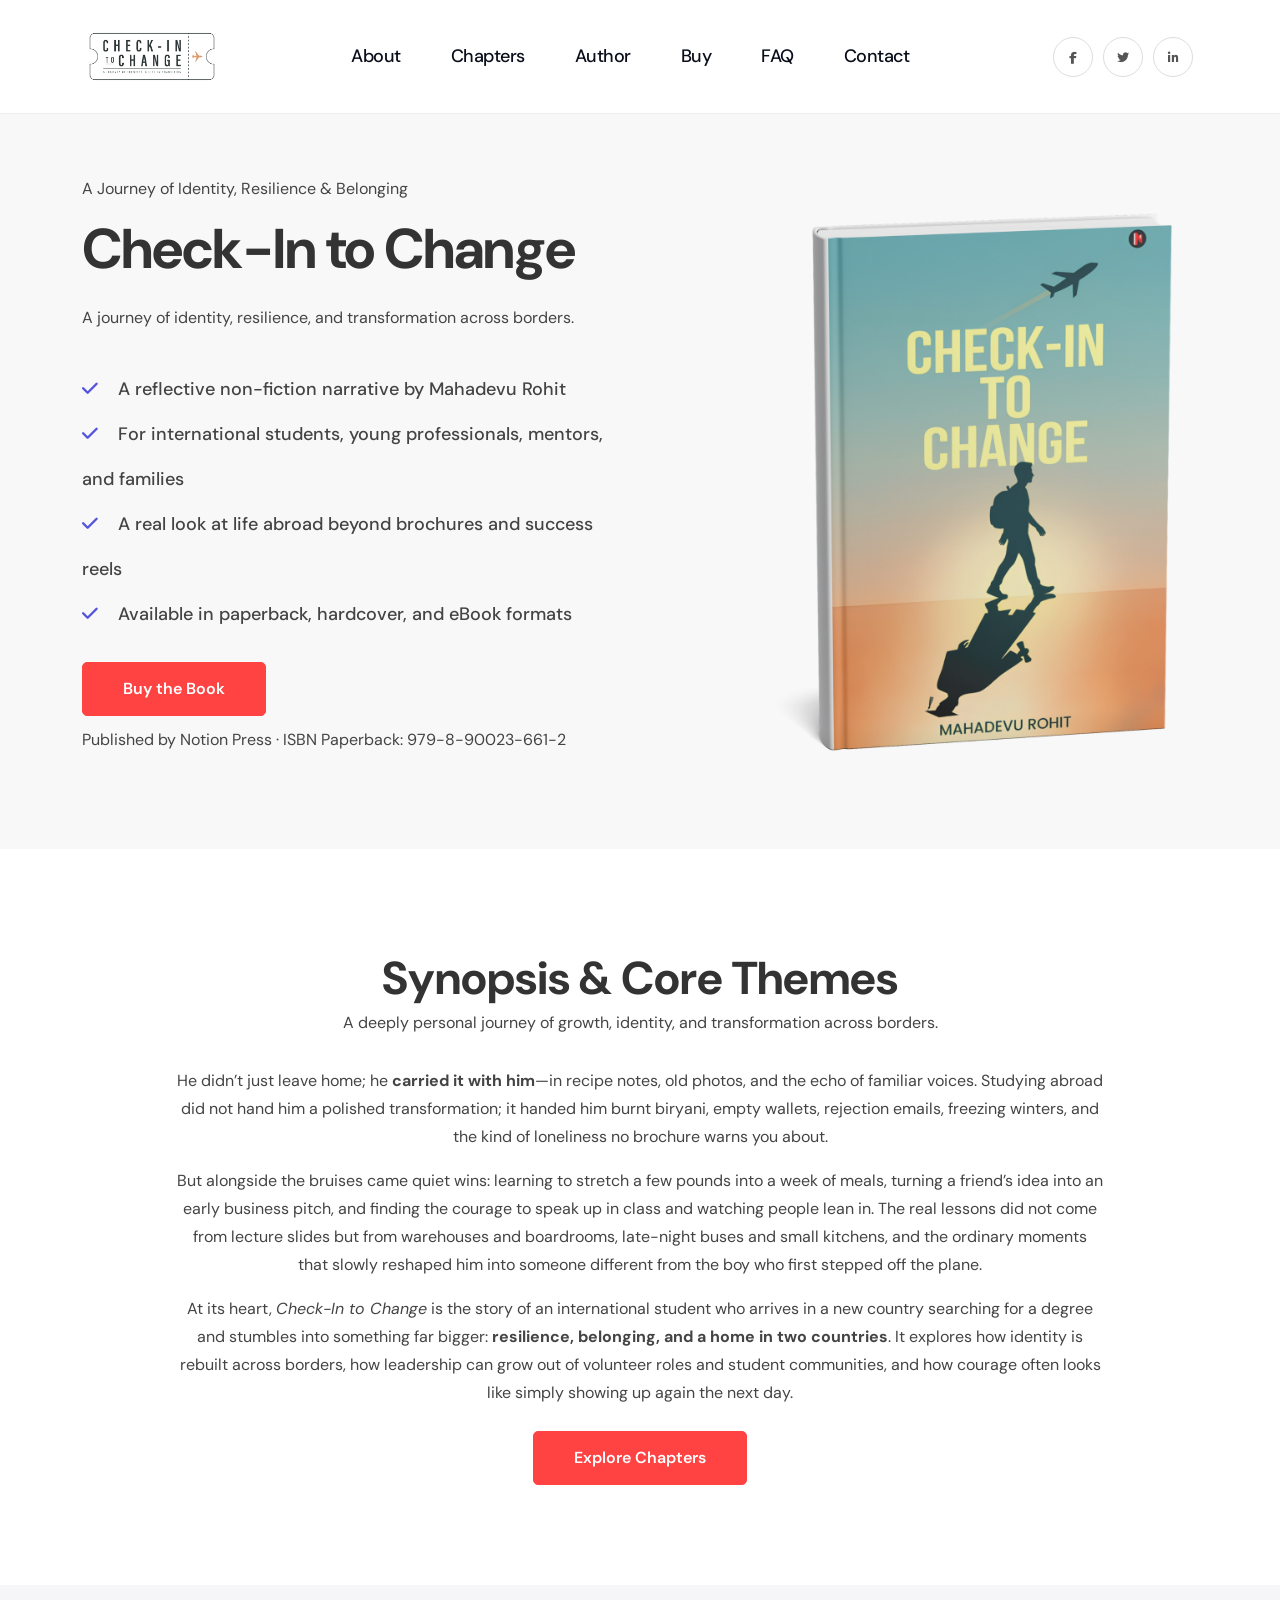
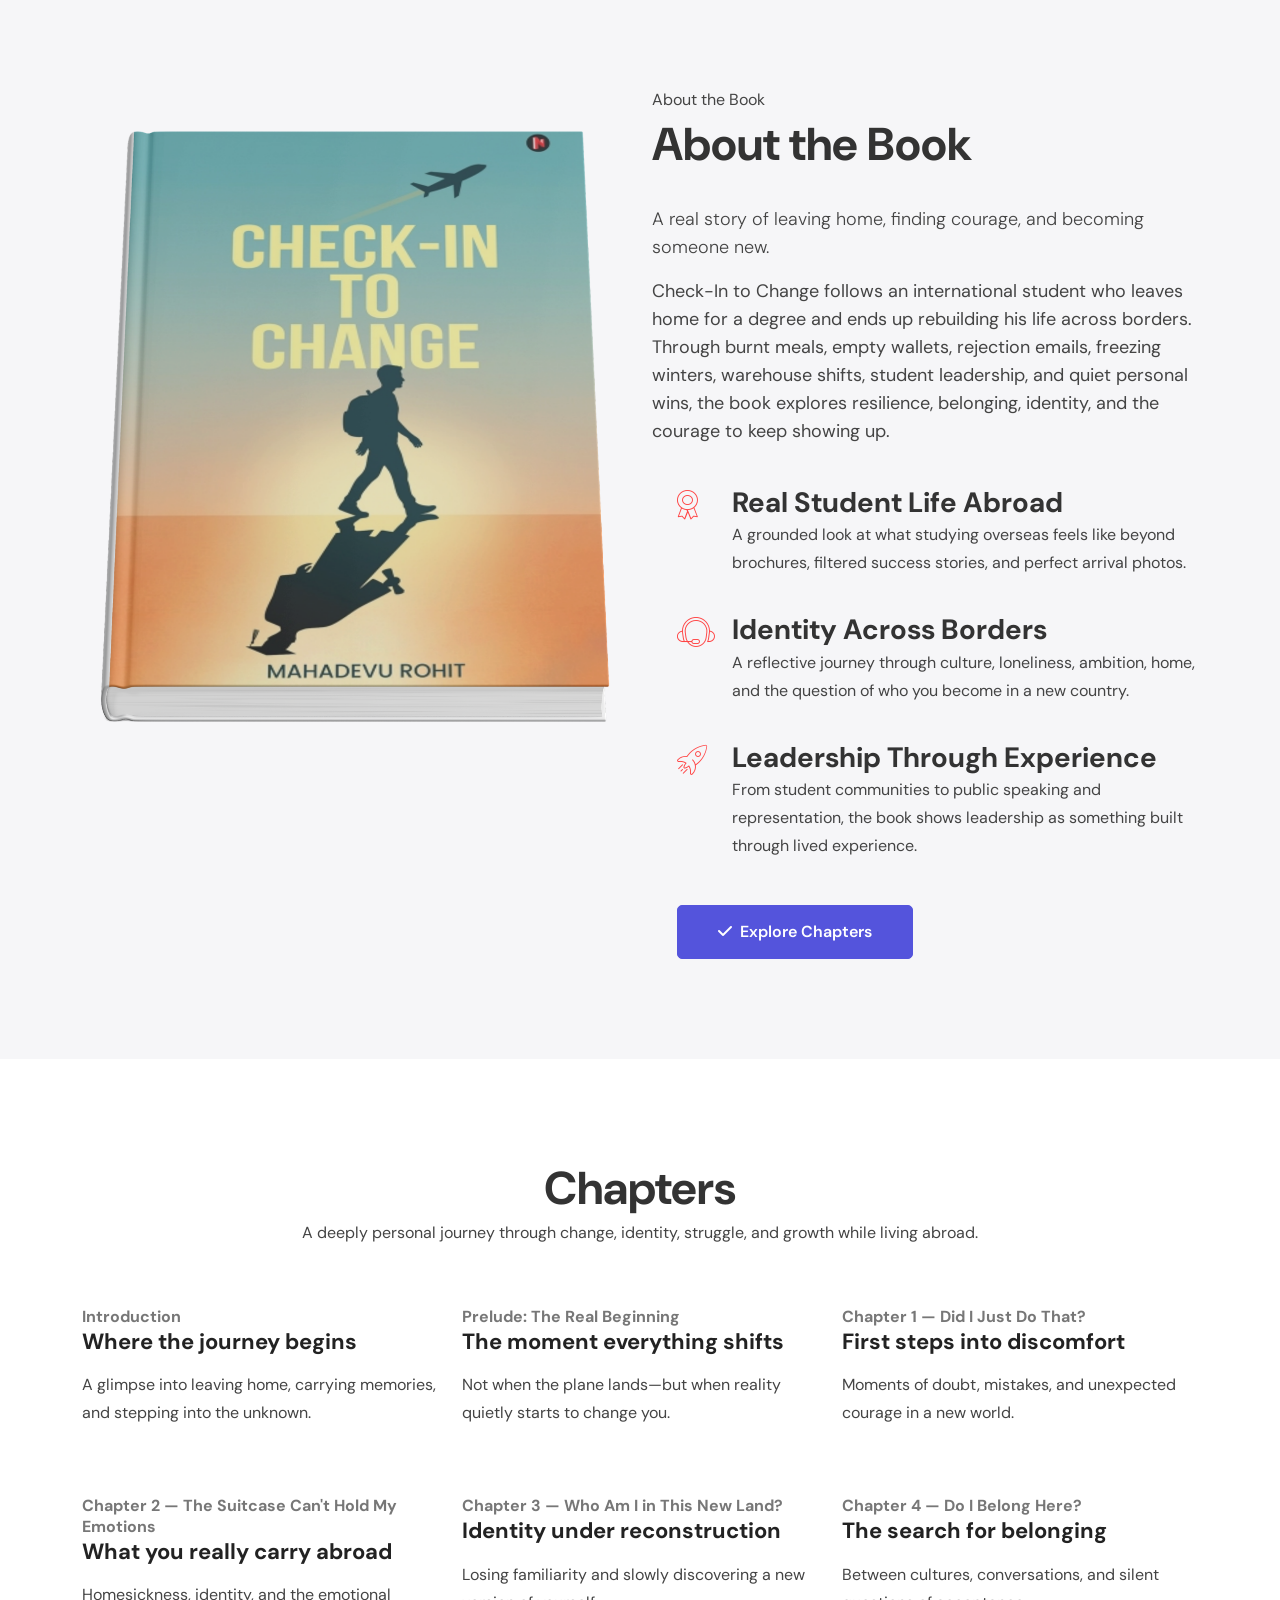
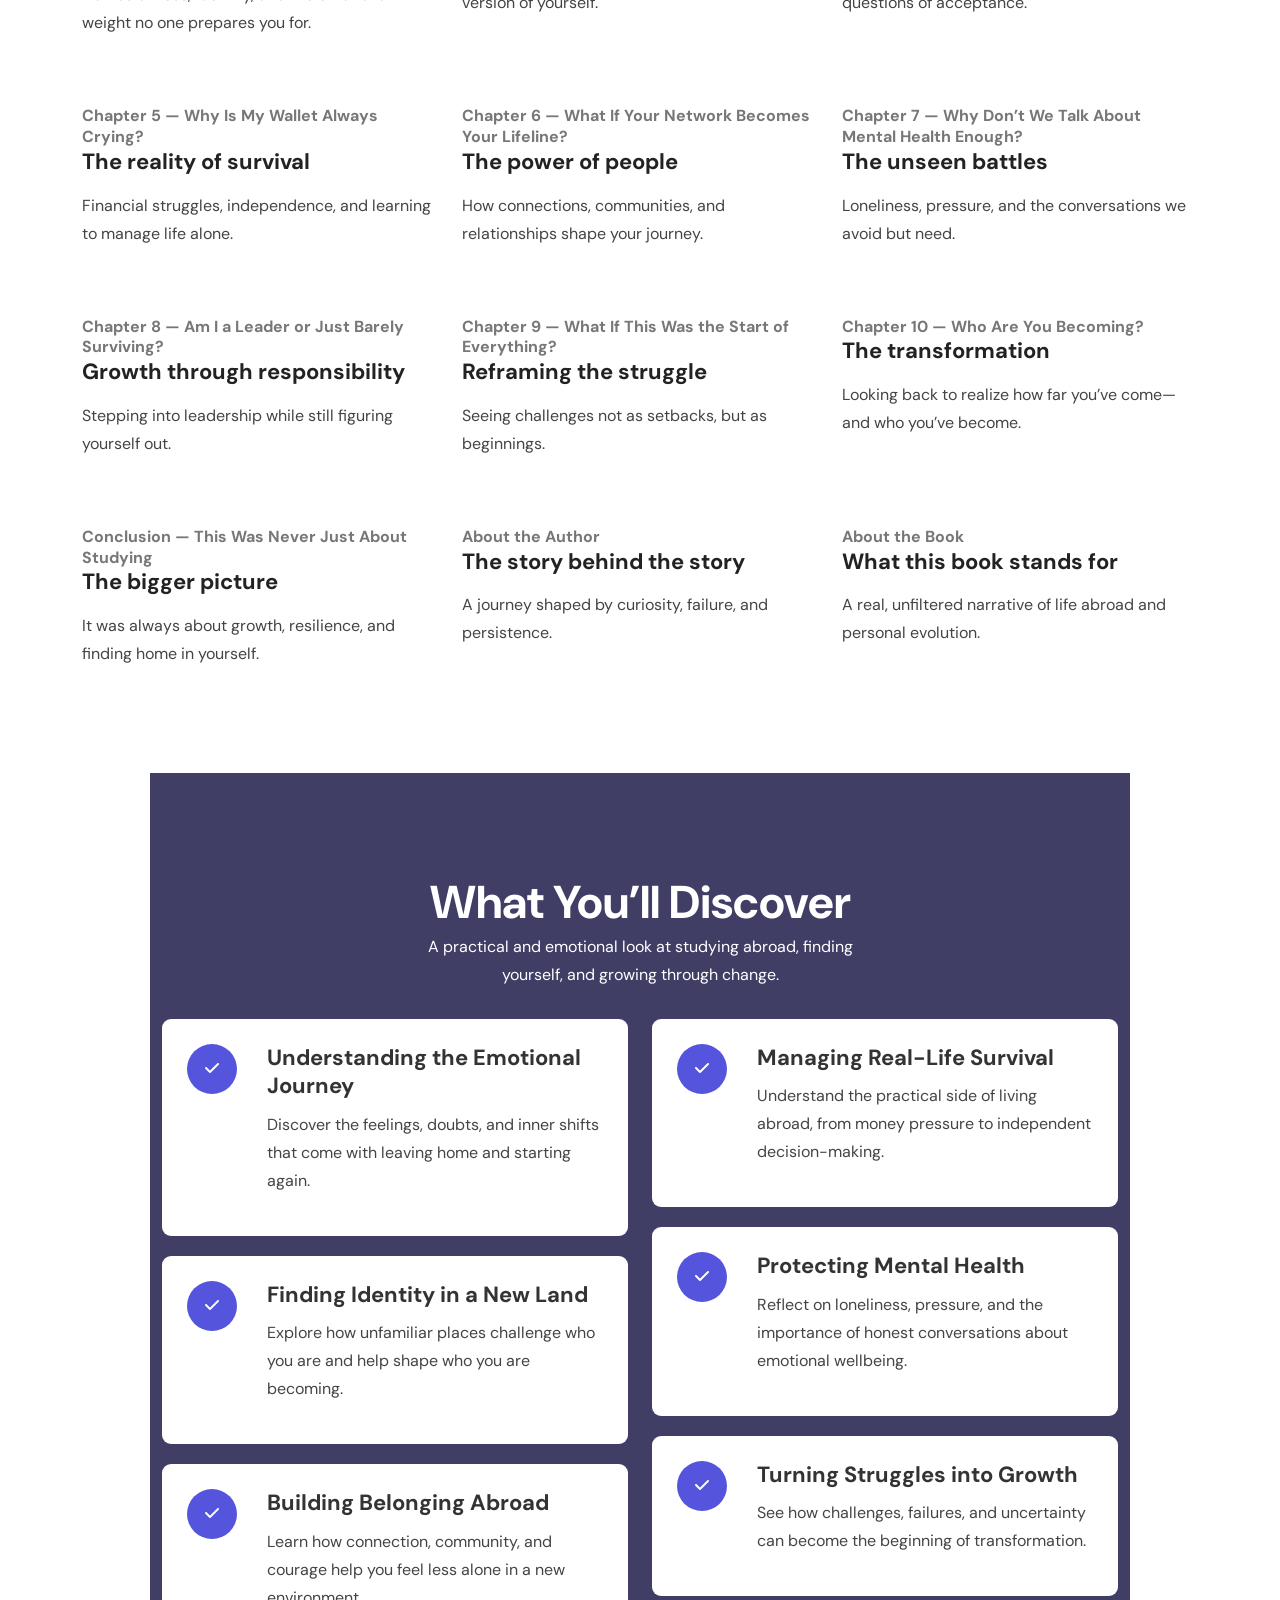
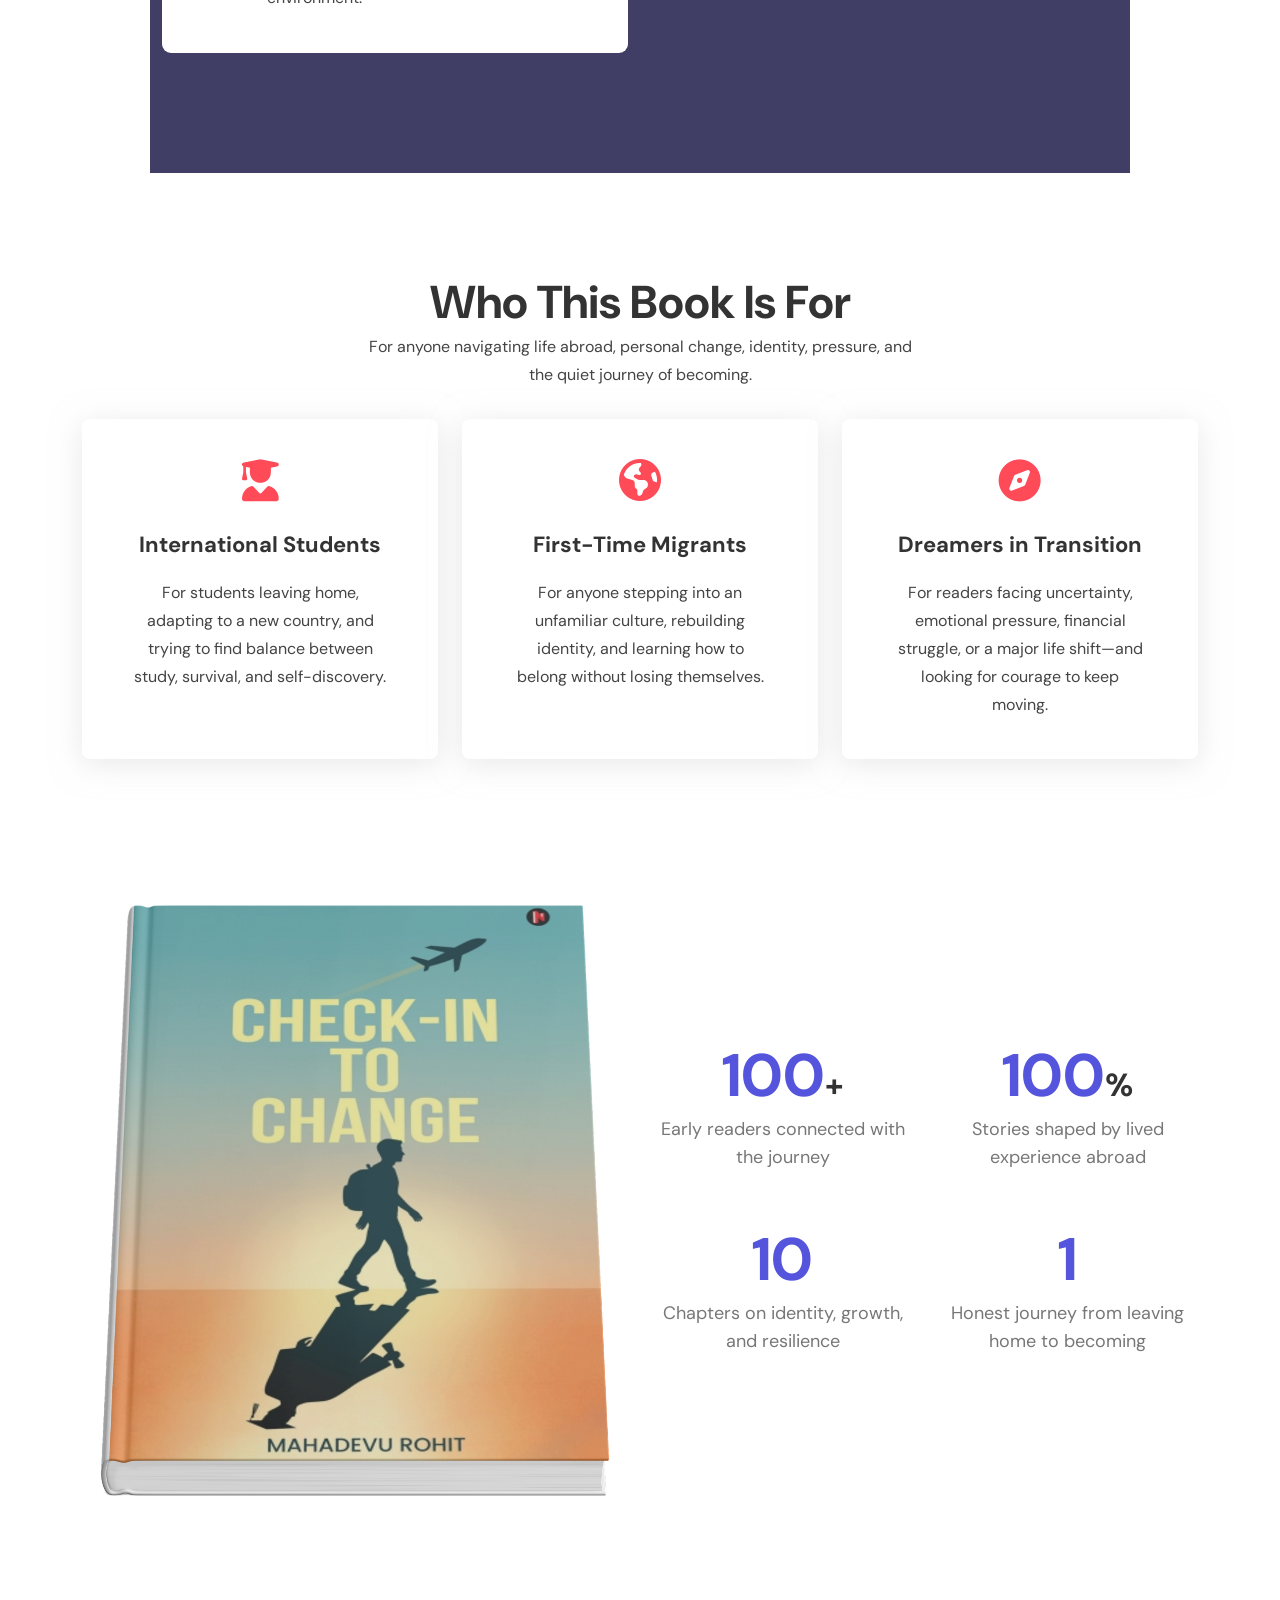
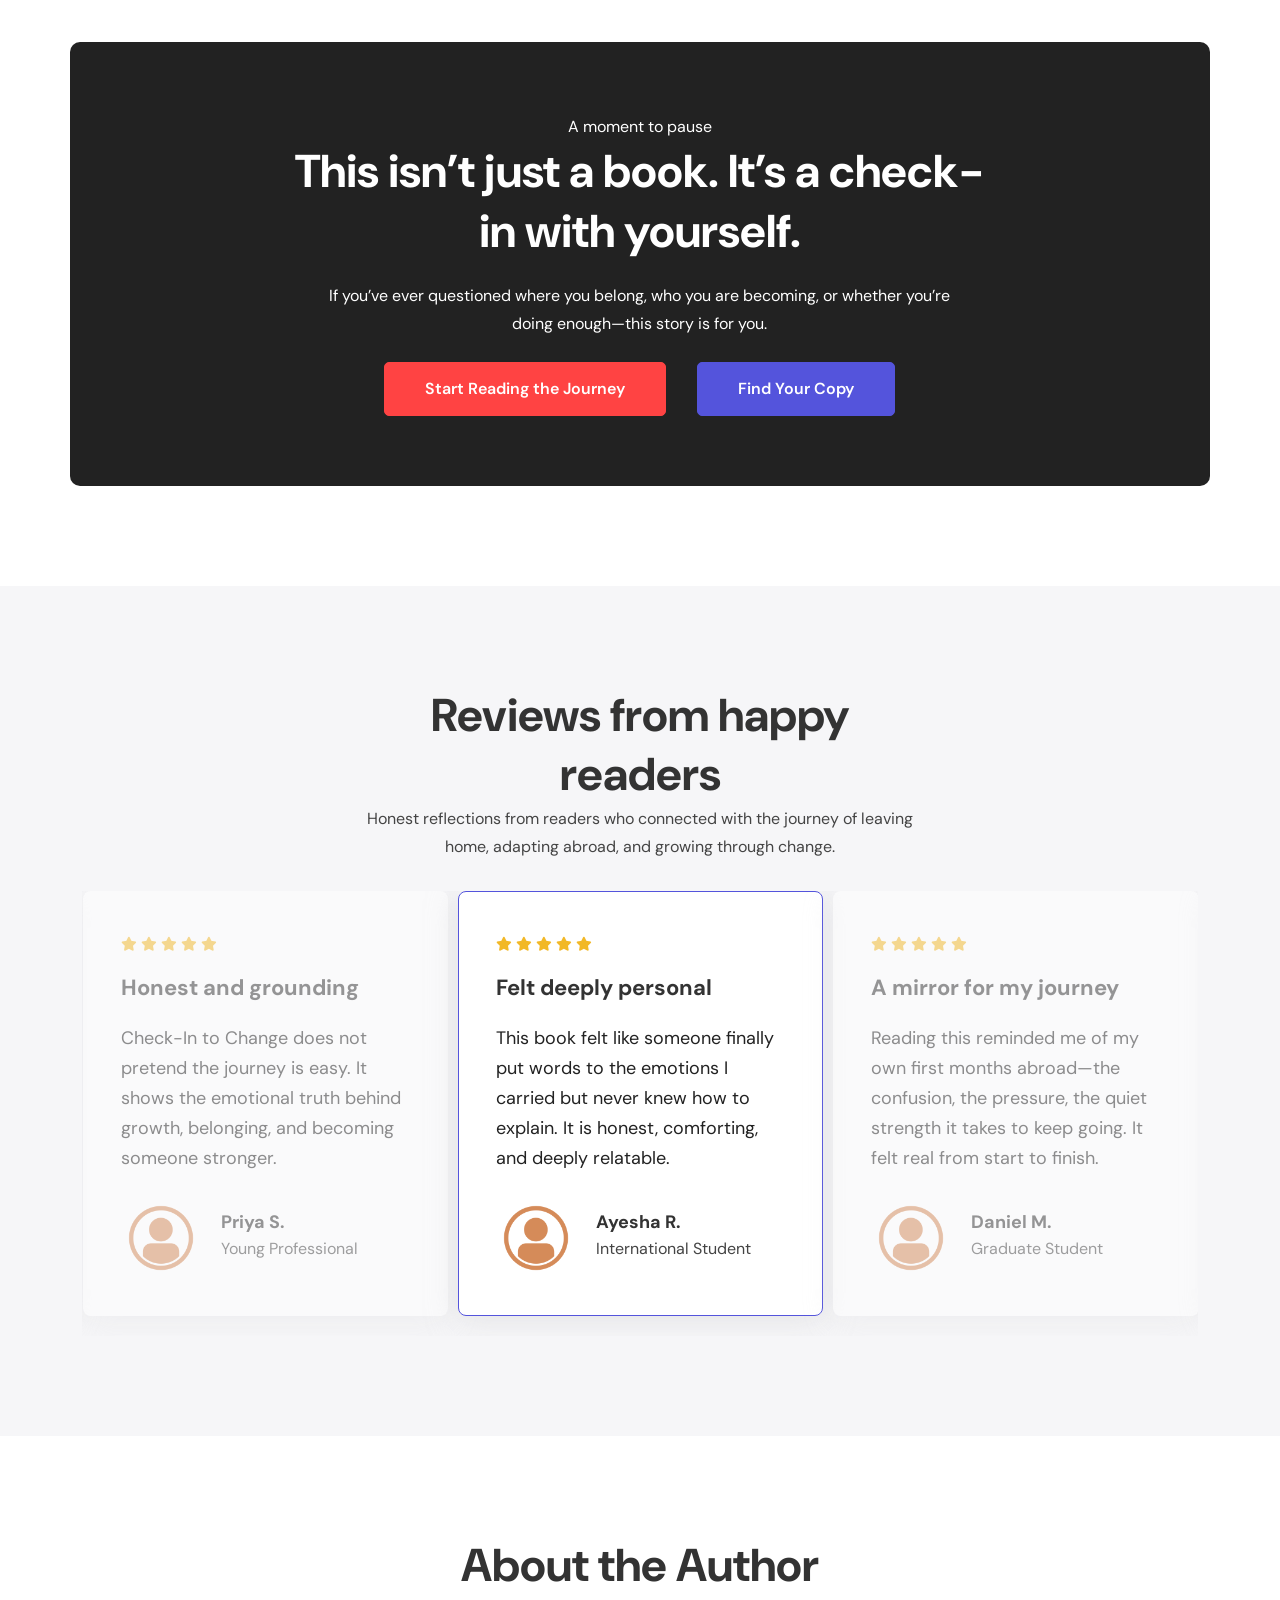
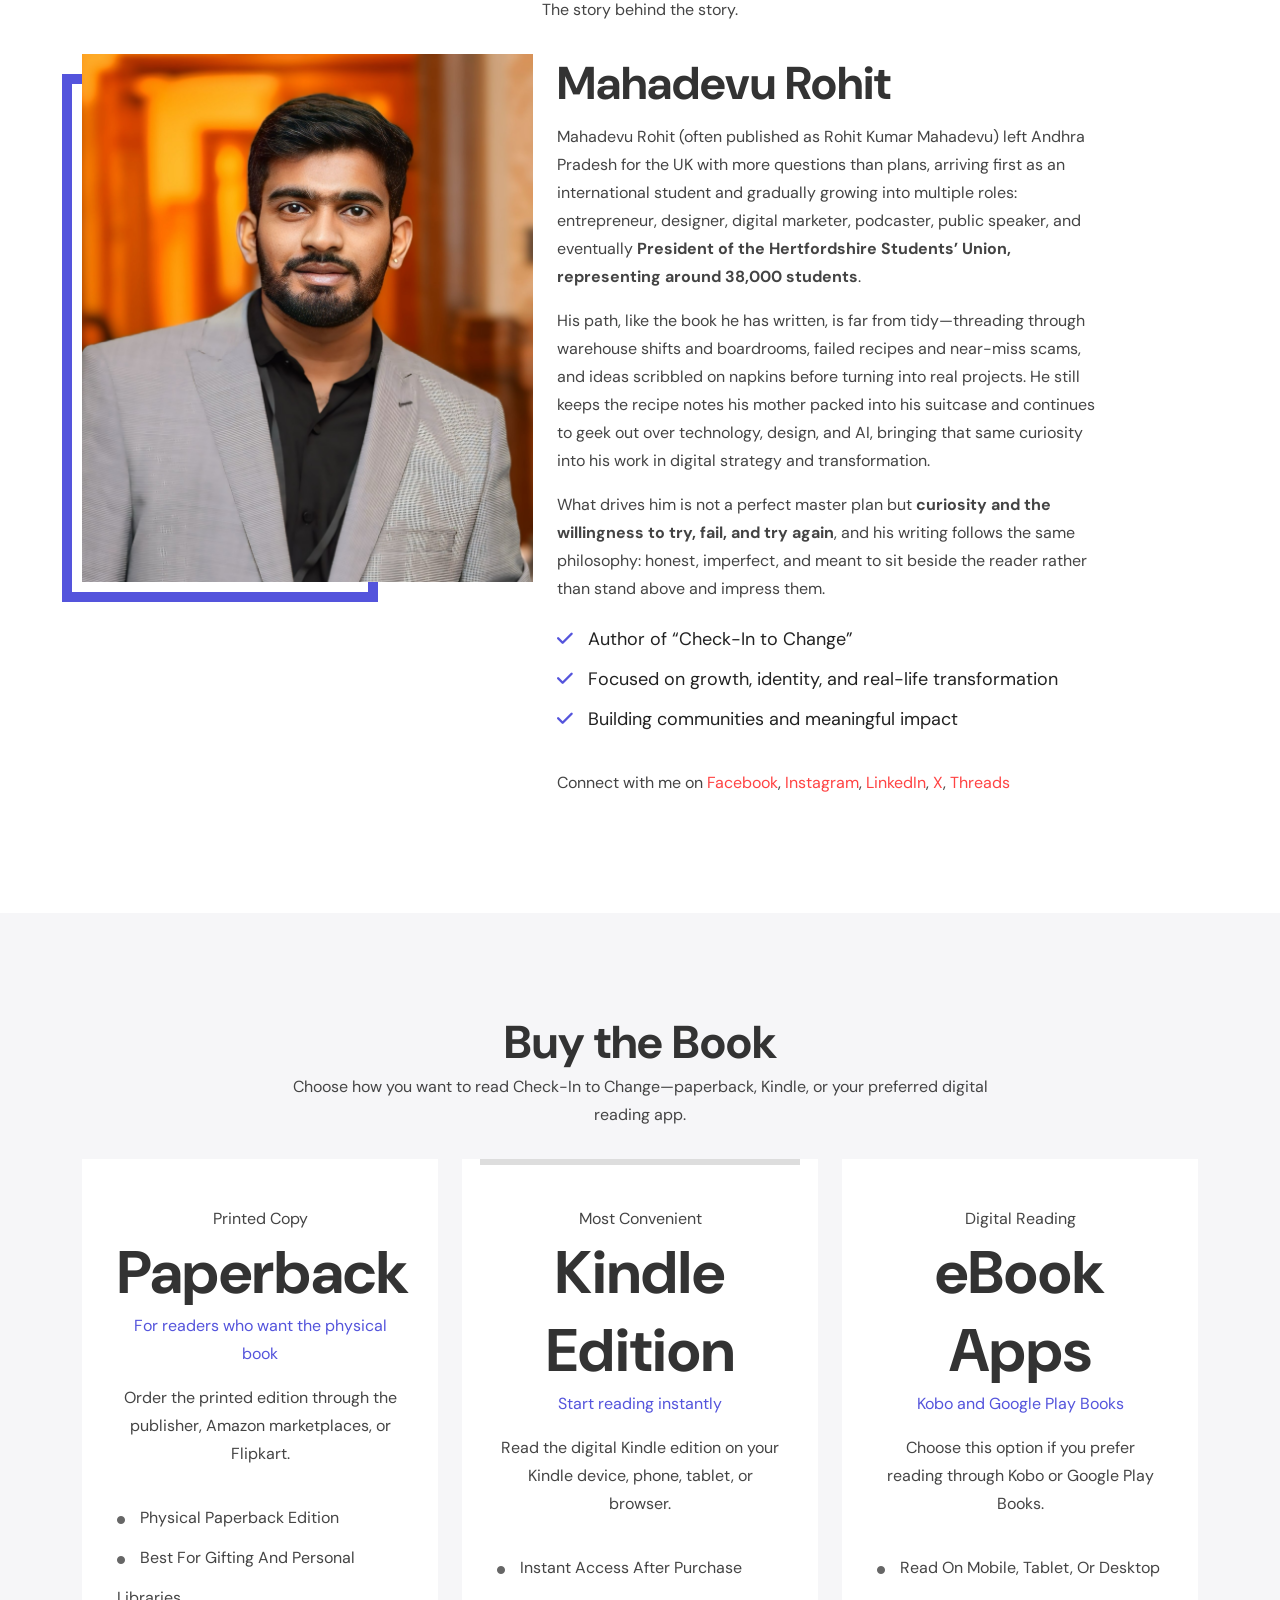
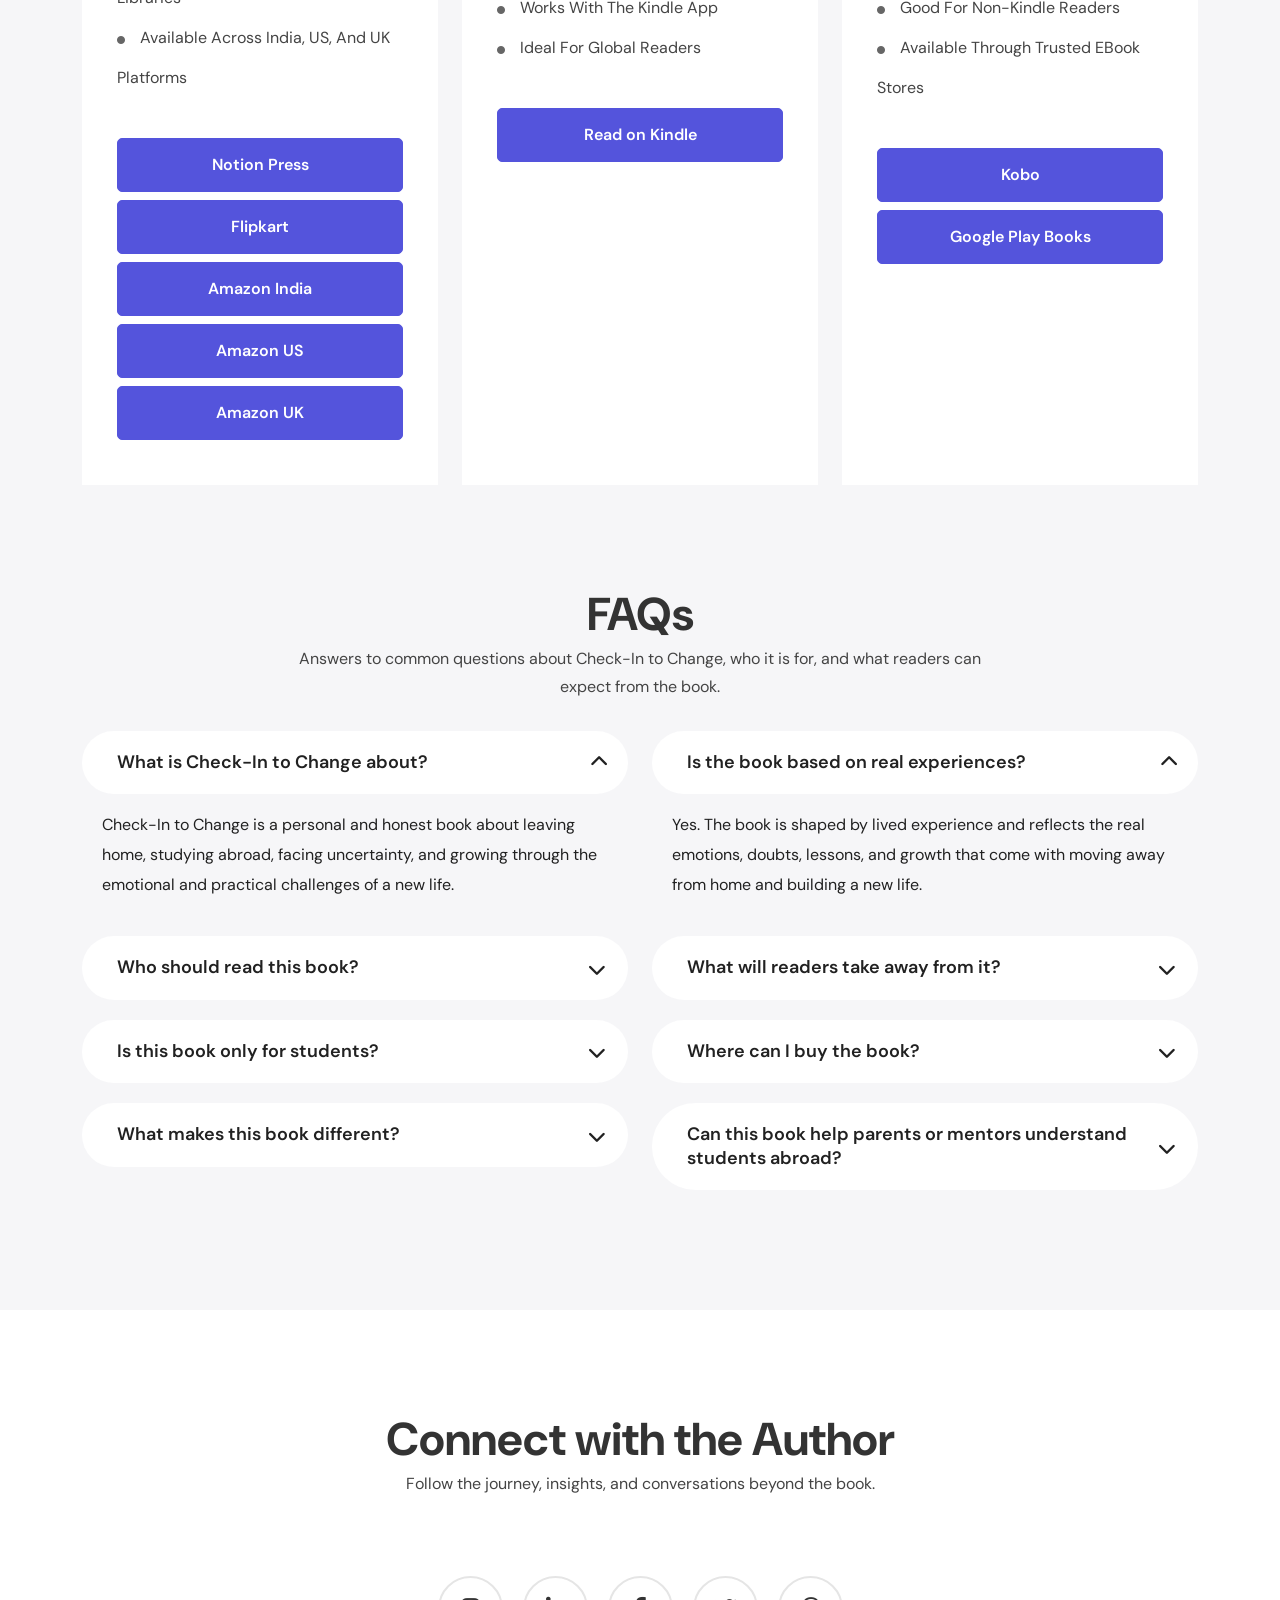
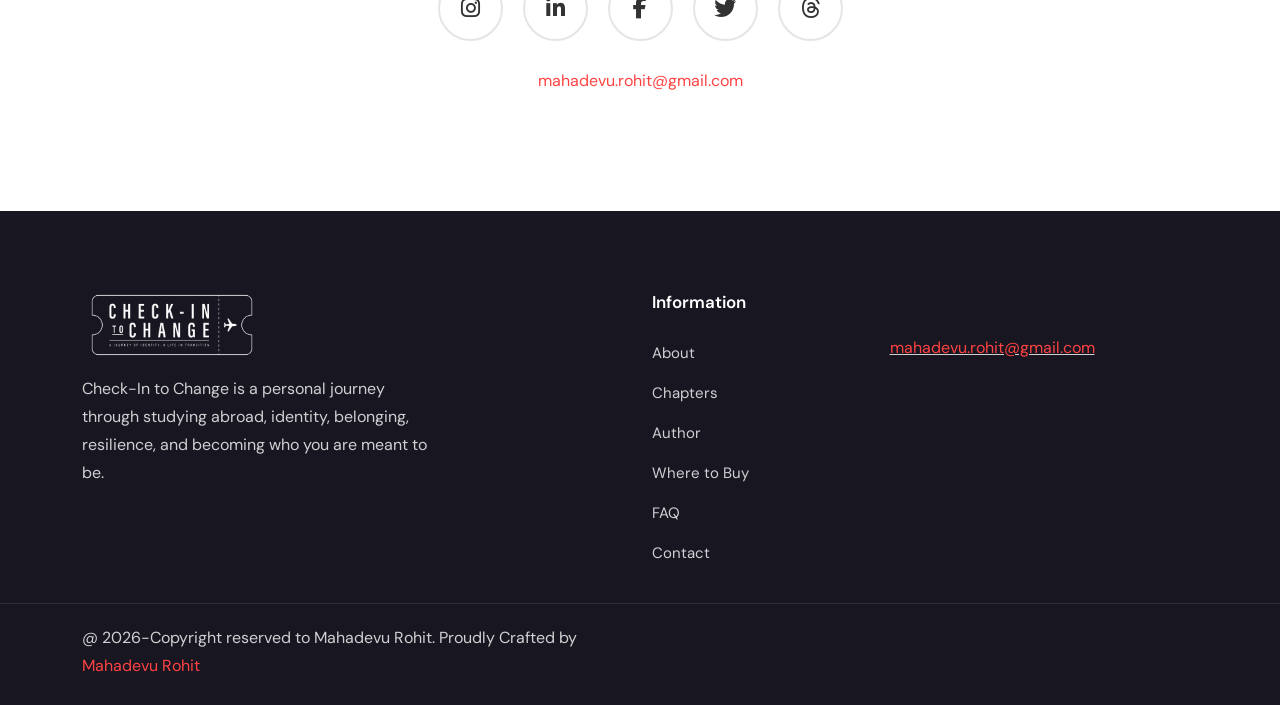
==== commit c11489d1: "Improve SEO metadata and social sharing setup" ====
--- a/index.html
+++ b/index.html
@@ -2,23 +2,24 @@
 <html lang="en" >
 <head>
   <meta http-equiv="Content-Type" content="text/html; charset=UTF-8">
-  <meta name="title" content="Check-In to Change | Mahadevu Rohit">
-  <meta name="description" content="Check-In to Change by Mahadevu Rohit is a deeply personal book about studying abroad, identity, resilience, belonging, mental health, and personal transformation.">
+  <meta name="title" content="Check-In to Change by Mahadevu Rohit | International Student Memoir">
+  <meta name="description" content="Check-In to Change by Mahadevu Rohit is a reflective non-fiction book about international student life, identity, resilience, belonging, and transformation abroad.">
   <meta name="keywords" content="Check-In to Change, Mahadevu Rohit, international student book, studying abroad, identity, resilience, belonging, student life abroad, personal growth book">
   <meta name="author" content="Mahadevu Rohit">
   <meta name="robots" content="index, follow">
-  <link rel="canonical" href="https://mahadevu.com/">
-  <meta property="og:title" content="Check-In to Change | Mahadevu Rohit">
-  <meta property="og:description" content="A real, honest journey through studying abroad, identity, resilience, belonging, and becoming.">
-  <meta property="og:type" content="website">
-  <meta property="og:url" content="https://mahadevu.com/">
-  <meta property="og:image" content="https://mahadevu.com/assets/images/banner/CheckIn%20To%20Change%20Book%20-%201.png">
+  <link rel="canonical" href="https://checkintochange.com/">
+  <meta property="og:type" content="book">
+  <meta property="og:title" content="Check-In to Change by Mahadevu Rohit">
+  <meta property="og:description" content="A reflective non-fiction book about international student life, identity, resilience, belonging, and transformation abroad.">
+  <meta property="og:url" content="https://checkintochange.com/">
+  <meta property="og:image" content="https://checkintochange.com/assets/images/bg/check-in-to-change-og.png">
+  <meta property="og:site_name" content="Check-In to Change">
   <meta name="twitter:card" content="summary_large_image">
-  <meta name="twitter:title" content="Check-In to Change | Mahadevu Rohit">
-  <meta name="twitter:description" content="A real, honest journey through studying abroad, identity, resilience, belonging, and becoming.">
-  <meta name="twitter:image" content="https://mahadevu.com/assets/images/banner/CheckIn%20To%20Change%20Book%20-%201.png">
+  <meta name="twitter:title" content="Check-In to Change by Mahadevu Rohit">
+  <meta name="twitter:description" content="A reflective non-fiction book about international student life, identity, resilience, belonging, and transformation abroad.">
+  <meta name="twitter:image" content="https://checkintochange.com/assets/images/bg/check-in-to-change-og.png">
   
-  <title>Check-In to Change | Mahadevu Rohit</title>
+  <title>Check-In to Change by Mahadevu Rohit | International Student Memoir</title>
   <link rel="icon" type="image/png" href="assets/images/Check-In To Change - Favicon.png">
   <script type="application/ld+json">
   {
@@ -29,24 +30,16 @@
       "@type": "Person",
       "name": "Mahadevu Rohit"
     },
-    "isbn": "979-8-90023-661-2",
-    "bookFormat": "https://schema.org/Paperback",
-    "inLanguage": "en",
-    "description": "Check-In to Change is a personal book about studying abroad, identity, resilience, belonging, mental health, and personal transformation.",
     "publisher": {
       "@type": "Organization",
       "name": "Notion Press"
     },
-    "url": "https://mahadevu.com/",
-    "sameAs": [
-      "https://notionpress.com/in/read/check-in-to-change",
-      "https://www.amazon.in/dp/B0GDGCHMMS",
-      "https://www.amazon.com/dp/B0GDGCHMMS",
-      "https://www.amazon.co.uk/dp/B0GDGCHMMS",
-      "https://www.amazon.in/Check-Change-Mahadevu-Rohit-ebook/dp/B0GGH8MB83",
-      "https://www.kobo.com/in/en/ebook/check-in-to-change",
-      "https://play.google.com/store/books/details/Mahadevu_Rohit_Check_In_to_Change?id=0pm5EQAAQBAJ"
-    ]
+    "isbn": "9798900236612",
+    "bookFormat": "https://schema.org/Paperback",
+    "inLanguage": "en",
+    "description": "Check-In to Change is a reflective non-fiction narrative about international student life, resilience, identity, belonging, and transformation abroad.",
+    "url": "https://checkintochange.com/",
+    "image": "https://checkintochange.com/assets/images/bg/check-in-to-change-og.png"
   }
   </script>
   <script type="application/ld+json">
@@ -165,7 +158,7 @@
                 <div class="col-xl-3 col-6">
                     <div class="header-left ">
                         <div class="main-logo">
-                            <a href="index.html"><img src="assets/images/Check-In To Change - Original.png" alt="Check-In To Change" class="img-fluid"></a>
+                            <a href="index.html"><img src="assets/images/Check-In To Change - Original.png" alt="Check-In to Change logo" class="img-fluid"></a>
                         </div>
                     </div>
                 </div>
@@ -179,10 +172,8 @@
                         <div class="main-menu main-menu-black d-none d-xl-block" id="main-menu">
                             <nav class="mobile-menu-active" >
                                 <ul class="main-menu__list">
-                                    <li><a href="#home">Home</a></li>
-                                    <li><a href="#synopsis">Synopsis</a></li>
+                                    <li><a href="#about">About</a></li>
                                     <li><a href="#chapters">Chapters</a></li>
-                                    <li><a href="#testimonial">Reviews</a></li>
                                     <li><a href="#author">Author</a></li>
                                     <li><a href="#pricing">Buy</a></li>
                                     <li><a href="#faq">FAQ</a></li>
@@ -213,7 +204,7 @@
     <div class="offcanvas-wrapper">
         <div class="offcanvas-header d-flex justify-content-between align-items-center mb-90">
             <div class="offcanvas-logo">
-                <a href="index.html"><img src="assets/images/Check-In To Change - Original.png" alt="Check-In To Change" class="img-fluid"></a>
+                <a href="index.html"><img src="assets/images/Check-In To Change - Original.png" alt="Check-In to Change logo" class="img-fluid"></a>
             </div>
             <div class="offcanvas-close">
                 <button class="offcanvas-close-toggle"><i class="fa fa-times"></i></button>
@@ -245,6 +236,7 @@
                 <div class="banner-content ">
                     <span class="subheading">A Journey of Identity, Resilience &amp; Belonging</span>
                     <h1>Check-In to Change</h1>
+                    <p>A journey of identity, resilience, and transformation across borders.</p>
                     <ul>
                         <li><i class="fa fa-check"></i>A reflective non-fiction narrative by Mahadevu Rohit</li>
                         <li><i class="fa fa-check"></i>For international students, young professionals, mentors, and families</li>
@@ -269,7 +261,7 @@
         <div class="row justify-content-center">
             <div class="col-lg-8">
                 <div class="section-heading center-heading text-center mb-60">
-                    <h3 class="heading-title">Synopsis & Core Themes</h3>
+                    <h2 class="heading-title">Synopsis & Core Themes</h2>
                     <p>A deeply personal journey of growth, identity, and transformation across borders.</p>
                 </div>
             </div>
@@ -284,7 +276,7 @@
                     </p>
 
                     <p>
-                        But alongside the bruises came quiet wins: learning to stretch a few pounds into a week of meals, turning a friend’s idea into a startup pitch, and finding the courage to speak up in class and watching people lean in. The real lessons did not come from lecture slides but from warehouses and boardrooms, late-night buses and small kitchens, and the ordinary moments that slowly reshaped him into someone different from the boy who first stepped off the plane.
+                        But alongside the bruises came quiet wins: learning to stretch a few pounds into a week of meals, turning a friend’s idea into an early business pitch, and finding the courage to speak up in class and watching people lean in. The real lessons did not come from lecture slides but from warehouses and boardrooms, late-night buses and small kitchens, and the ordinary moments that slowly reshaped him into someone different from the boy who first stepped off the plane.
                     </p>
 
                     <p>
@@ -314,7 +306,8 @@
             <div class="col-lg-6 col-md-6">
                 <div class="section-heading">
                     <span class="subheading">About the Book</span>
-                    <h2 class="heading-title">A real story of leaving home, finding courage, and becoming someone new.</h2>
+                    <h2 class="heading-title">About the Book</h2>
+                    <p class="lead">A real story of leaving home, finding courage, and becoming someone new.</p>
                     <p>Check-In to Change follows an international student who leaves home for a degree and ends up rebuilding his life across borders. Through burnt meals, empty wallets, rejection emails, freezing winters, warehouse shifts, student leadership, and quiet personal wins, the book explores resilience, belonging, identity, and the courage to keep showing up.</p>
                 </div>
 
@@ -345,7 +338,7 @@
         <div class="row align-items-center justify-content-center">
             <div class="col-lg-8">
                 <div class="center-heading mb-60">
-                    <h3 class="heading-title">Inside the Journey</h3>
+                    <h2 class="heading-title">Chapters</h2>
                     <p>A deeply personal journey through change, identity, struggle, and growth while living abroad.</p>
                 </div>
             </div>
@@ -465,7 +458,7 @@
         <div class="row justify-content-center">
             <div class="col-lg-6">
                 <div class="section-heading center-heading text-center mb-60">
-                    <h3 class="heading-title text-white">What You’ll Discover Inside</h3>
+                    <h2 class="heading-title text-white">What You’ll Discover</h2>
                     <p class="text-white">A practical and emotional look at studying abroad, finding yourself, and growing through change.</p>
                 </div>
             </div>
@@ -542,7 +535,7 @@
         <div class="row justify-content-center">
             <div class="col-lg-6">
                 <div class="section-heading center-heading text-center mb-60">
-                    <h3 class="heading-title">Who This Book Is For</h3>
+                    <h2 class="heading-title">Who This Book Is For</h2>
                     <p>For anyone navigating life abroad, personal change, identity, pressure, and the quiet journey of becoming.</p>
                 </div>
             </div>
@@ -663,7 +656,7 @@
         <div class="row justify-content-center">
             <div class="col-lg-6">
                 <div class="section-heading center-heading text-center mb-60">
-                    <h3 class="heading-title">Reviews from happy readers</h3>
+                    <h2 class="heading-title">Reviews from happy readers</h2>
                     <p>Honest reflections from readers who connected with the journey of leaving home, adapting abroad, and growing through change.</p>
                 </div>
             </div>
@@ -753,7 +746,7 @@
         <div class="row justify-content-center">
             <div class="col-lg-6">
                 <div class="section-heading center-heading text-center mb-60">
-                    <h3 class="heading-title">About the author</h3>
+                    <h2 class="heading-title">About the Author</h2>
                     <p>The story behind the story.</p>
                 </div>
             </div>
@@ -797,7 +790,7 @@
         <div class="row justify-content-center">
             <div class="col-lg-8">
                 <div class="section-heading center-heading text-center mb-60">
-                    <h3 class="heading-title">Where to Buy the Book</h3>
+                    <h2 class="heading-title">Buy the Book</h2>
                     <p>Choose how you want to read Check-In to Change—paperback, Kindle, or your preferred digital reading app.</p>
                 </div>
             </div>
@@ -884,7 +877,7 @@
 		<div class="row justify-content-center">
             <div class="col-lg-8">
                 <div class="section-heading center-heading text-center mb-60">
-                    <h3 class="heading-title">Frequently Asked Questions</h3>
+                    <h2 class="heading-title">FAQs</h2>
                     <p>Answers to common questions about Check-In to Change, who it is for, and what readers can expect from the book.</p>
                 </div>
             </div>
@@ -893,11 +886,11 @@
 			<div class="col-lg-6">
                 <div class="accordion" id="accordionOne">
                     <div class="accordion-item">
-                      <h2 class="accordion-header">
+                      <h3 class="accordion-header">
                         <button class="accordion-button" type="button" data-bs-toggle="collapse" data-bs-target="#collapseOne" aria-expanded="true" aria-controls="collapseOne">
                             What is Check-In to Change about?
                         </button>
-                      </h2>
+                      </h3>
                       <div id="collapseOne" class="accordion-collapse collapse show" data-bs-parent="#accordionOne">
                         <div class="accordion-body">
                             Check-In to Change is a personal and honest book about leaving home, studying abroad, facing uncertainty, and growing through the emotional and practical challenges of a new life.
@@ -905,11 +898,11 @@
                       </div>
                     </div>
                     <div class="accordion-item">
-                      <h2 class="accordion-header">
+                      <h3 class="accordion-header">
                         <button class="accordion-button collapsed" type="button" data-bs-toggle="collapse" data-bs-target="#collapseTwo" aria-expanded="false" aria-controls="collapseTwo">
                             Who should read this book?
                         </button>
-                      </h2>
+                      </h3>
                       <div id="collapseTwo" class="accordion-collapse collapse" data-bs-parent="#accordionOne">
                         <div class="accordion-body">
                             This book is for international students, first-time migrants, young professionals, and anyone going through change, identity shifts, loneliness, pressure, or self-discovery.
@@ -917,11 +910,11 @@
                       </div>
                     </div>
                     <div class="accordion-item">
-                      <h2 class="accordion-header">
+                      <h3 class="accordion-header">
                         <button class="accordion-button collapsed" type="button" data-bs-toggle="collapse" data-bs-target="#collapseThree" aria-expanded="false" aria-controls="collapseThree">
                             Is this book only for students?
                         </button>
-                      </h2>
+                      </h3>
                       <div id="collapseThree" class="accordion-collapse collapse" data-bs-parent="#accordionOne">
                         <div class="accordion-body">
                             No. While the story connects deeply with students and people living abroad, its themes of growth, belonging, resilience, and becoming are relevant to anyone navigating a major life transition.
@@ -930,11 +923,11 @@
                     </div>
                     
                     <div class="accordion-item">
-                      <h2 class="accordion-header">
+                      <h3 class="accordion-header">
                         <button class="accordion-button collapsed" type="button" data-bs-toggle="collapse" data-bs-target="#collapseFour" aria-expanded="false" aria-controls="collapseFour">
                             What makes this book different?
                         </button>
-                      </h2>
+                      </h3>
                       <div id="collapseFour" class="accordion-collapse collapse" data-bs-parent="#accordionOne">
                         <div class="accordion-body">
                             It does not present life abroad as perfect or easy. It speaks honestly about emotional struggles, financial pressure, mental health, identity, friendship, leadership, and personal transformation.
@@ -947,11 +940,11 @@
             <div class="col-lg-6">
                 <div class="accordion" id="accordionTwo">
                     <div class="accordion-item">
-                      <h2 class="accordion-header">
+                      <h3 class="accordion-header">
                         <button class="accordion-button" type="button" data-bs-toggle="collapse" data-bs-target="#collapseAcOne" aria-expanded="true" aria-controls="ollapseAcOne">
                             Is the book based on real experiences?
                         </button>
-                      </h2>
+                      </h3>
                       <div id="collapseAcOne" class="accordion-collapse collapse show" data-bs-parent="#accordionTwo">
                         <div class="accordion-body">
                             Yes. The book is shaped by lived experience and reflects the real emotions, doubts, lessons, and growth that come with moving away from home and building a new life.
@@ -959,11 +952,11 @@
                       </div>
                     </div>
                     <div class="accordion-item">
-                      <h2 class="accordion-header">
+                      <h3 class="accordion-header">
                         <button class="accordion-button collapsed" type="button" data-bs-toggle="collapse" data-bs-target="#collapseAcTwo" aria-expanded="false" aria-controls="collapseAcTwo">
                             What will readers take away from it?
                         </button>
-                      </h2>
+                      </h3>
                       <div id="collapseAcTwo" class="accordion-collapse collapse" data-bs-parent="#accordionTwo">
                         <div class="accordion-body">
                             Readers will find comfort, clarity, and perspective. The book helps them feel less alone while encouraging them to see struggle as part of their growth journey.
@@ -971,11 +964,11 @@
                       </div>
                     </div>
                     <div class="accordion-item">
-                      <h2 class="accordion-header">
+                      <h3 class="accordion-header">
                         <button class="accordion-button collapsed" type="button" data-bs-toggle="collapse" data-bs-target="#collapseAcThree" aria-expanded="false" aria-controls="collapseAcThree">
                             Where can I buy the book?
                         </button>
-                      </h2>
+                      </h3>
                       <div id="collapseAcThree" class="accordion-collapse collapse" data-bs-parent="#accordionTwo">
                         <div class="accordion-body">
                             The book will be available through Amazon and selected online platforms. Use the button below to check availability and purchase options.
@@ -984,11 +977,11 @@
                     </div>
                     
                     <div class="accordion-item">
-                      <h2 class="accordion-header">
+                      <h3 class="accordion-header">
                         <button class="accordion-button collapsed" type="button" data-bs-toggle="collapse" data-bs-target="#collapseAcFour" aria-expanded="false" aria-controls="collapseAcFour">
                             Can this book help parents or mentors understand students abroad?
                         </button>
-                      </h2>
+                      </h3>
                       <div id="collapseAcFour" class="accordion-collapse collapse" data-bs-parent="#accordionTwo">
                         <div class="accordion-body">
                             Yes. It offers insight into the emotional reality of students and young people living abroad, making it useful for parents, mentors, educators, and community leaders.
@@ -1007,7 +1000,7 @@
         <div class="row justify-content-center">
             <div class="col-lg-8">
                 <div class="section-heading center-heading text-center mb-60">
-                    <h3 class="heading-title">Connect with the Author</h3>
+                    <h2 class="heading-title">Connect with the Author</h2>
                     <p>Follow the journey, insights, and conversations beyond the book.</p>
                 </div>
             </div>
@@ -1046,7 +1039,7 @@
 		<div class="row">
 			<div class="col-lg-4 me-auto col-sm-6 col-md-12">
 				<div class="widget footer-widget mb-5 mb-lg-0">
-					<img src="assets/images/Check-In To Change - Light Colour.png" alt="Check-In To Change" class="img-fluid footer-logo" loading="lazy">
+					<img src="assets/images/Check-In To Change - Light Colour.png" alt="Check-In to Change logo" class="img-fluid footer-logo" loading="lazy">
 					<p class="mt-3">Check-In to Change is a personal journey through studying abroad, identity, belonging, resilience, and becoming who you are meant to be.</p>
 				</div>
 			</div>
@@ -1058,10 +1051,8 @@
 				<div class="row">
 					<div class="col-lg-5 col-md-6">
 						<ul class="list-unstyled footer-links">
-							<li><a href="#home">Home</a></li>
-							<li><a href="#synopsis">Synopsis</a></li>
+							<li><a href="#about">About</a></li>
 							<li><a href="#chapters">Chapters</a></li>
-							<li><a href="#testimonial">Reviews</a></li>
 							<li><a href="#author">Author</a></li>
 							<li><a href="#pricing">Where to Buy</a></li>
 							<li><a href="#faq">FAQ</a></li>
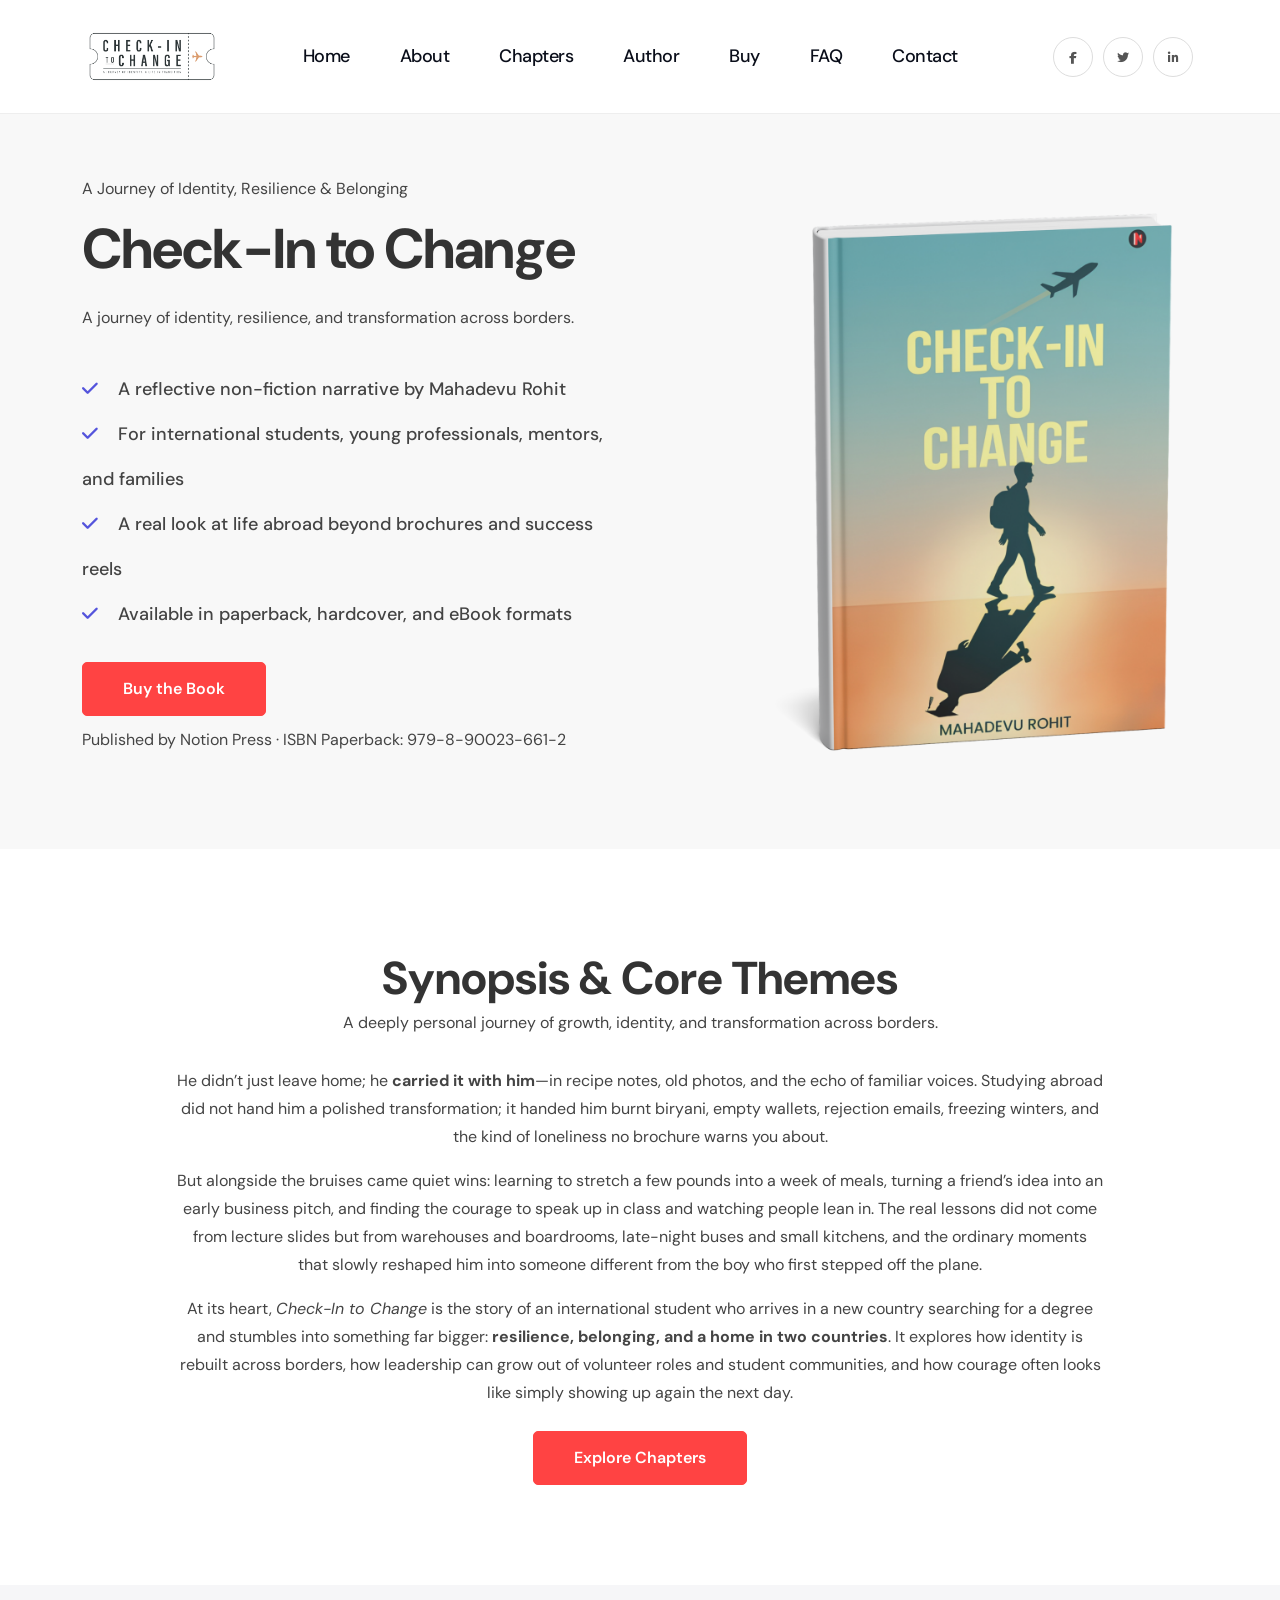
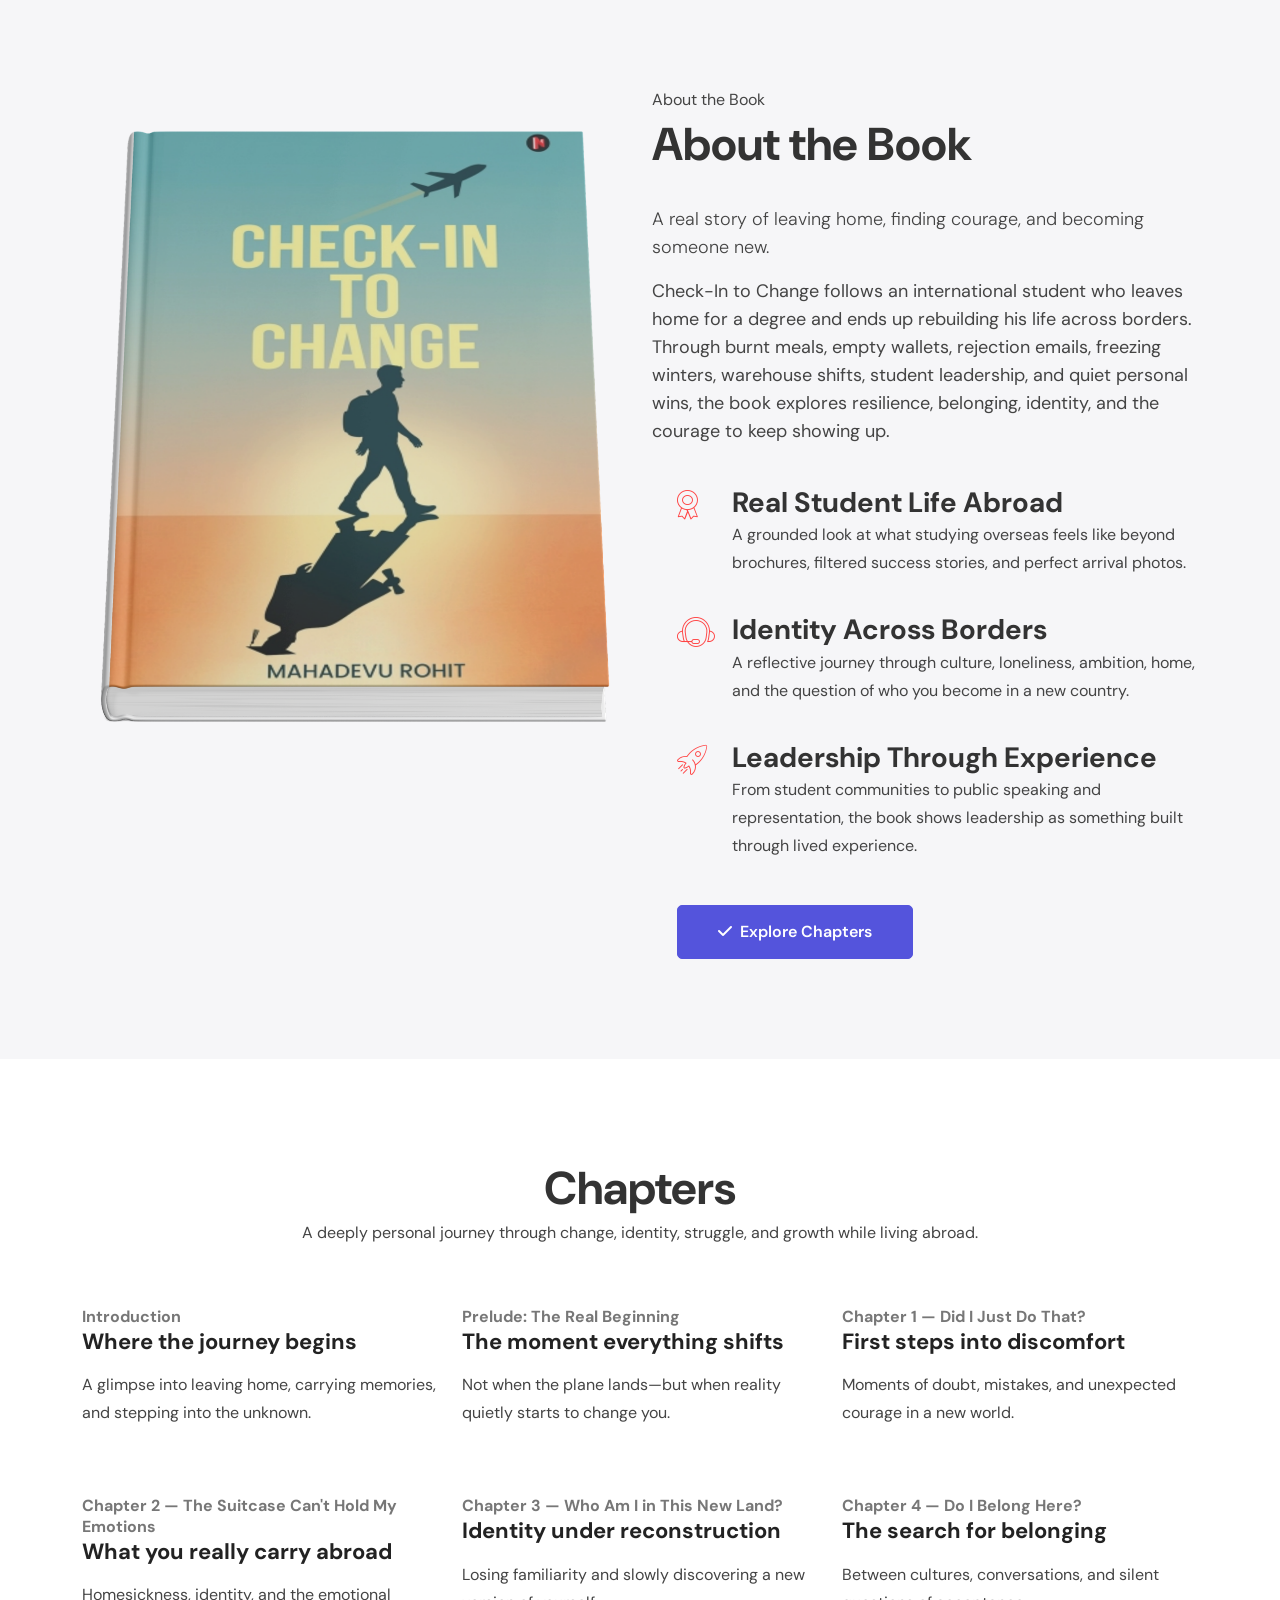
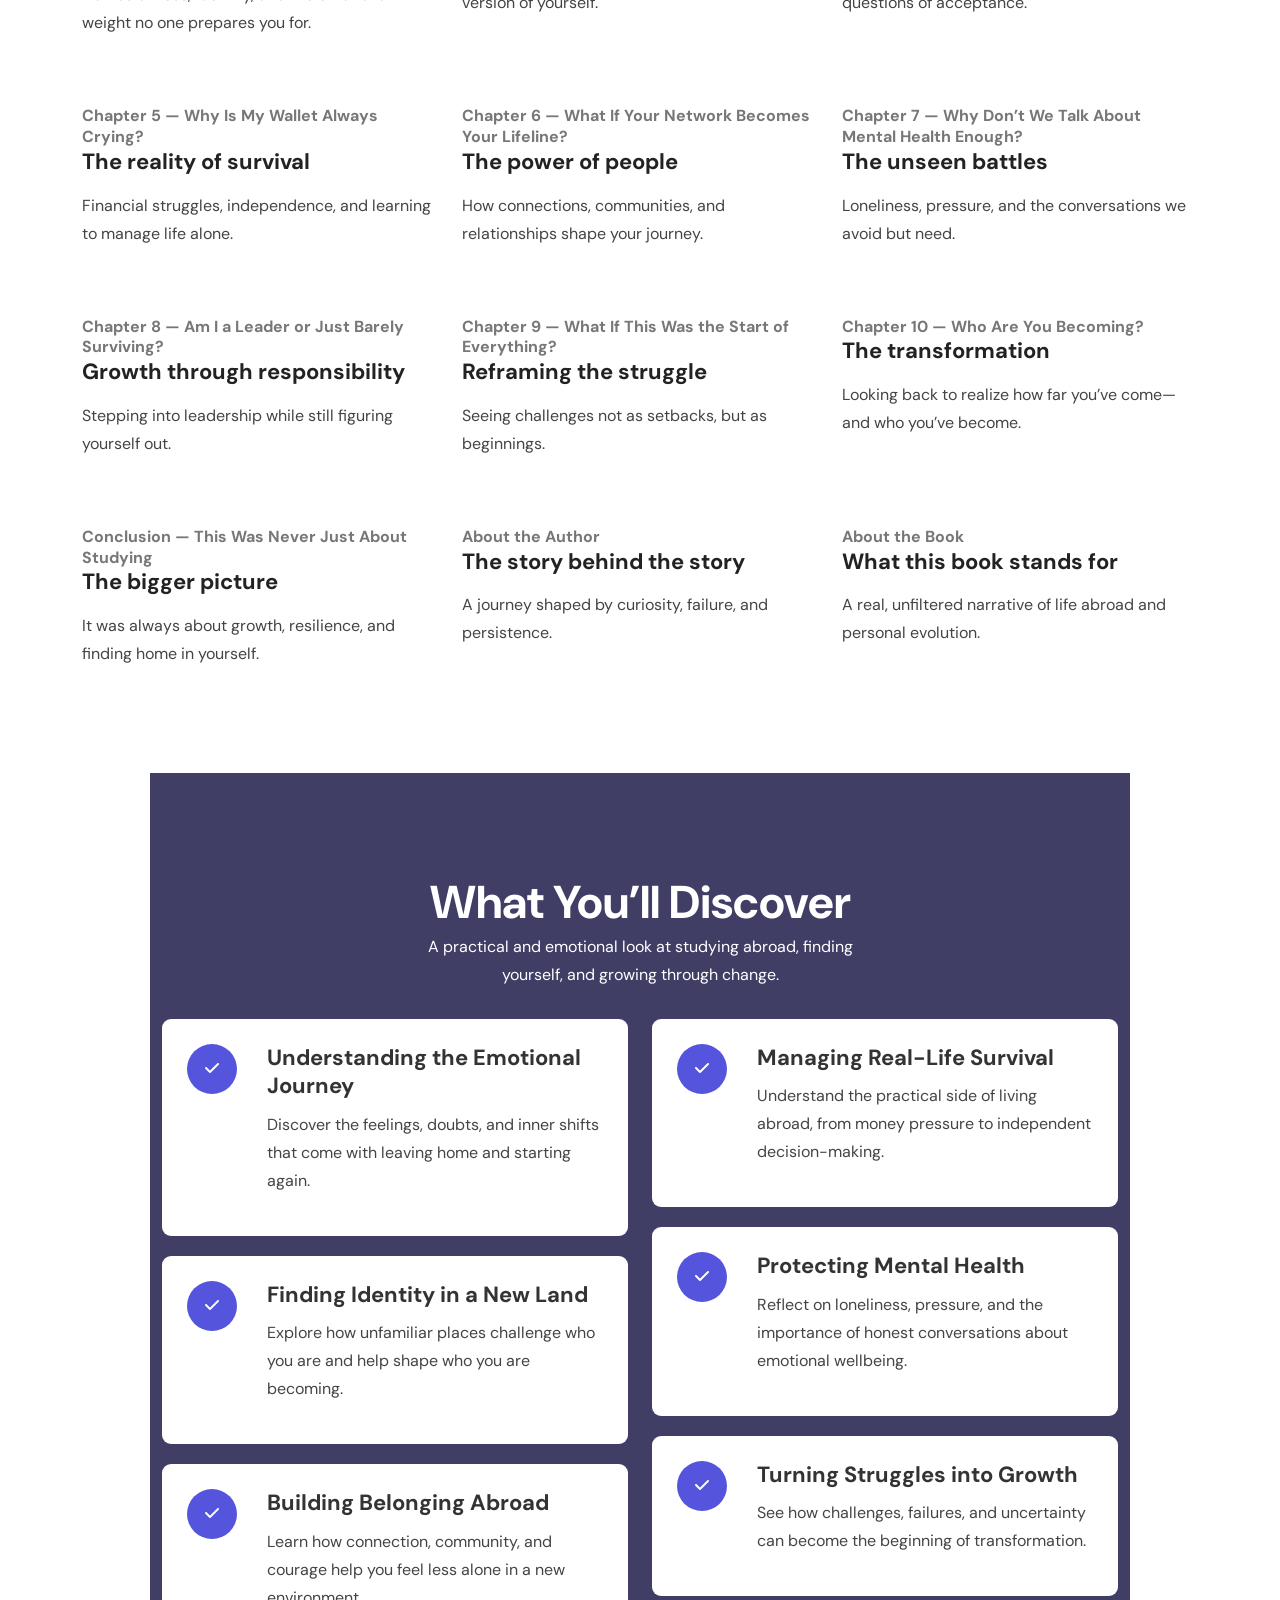
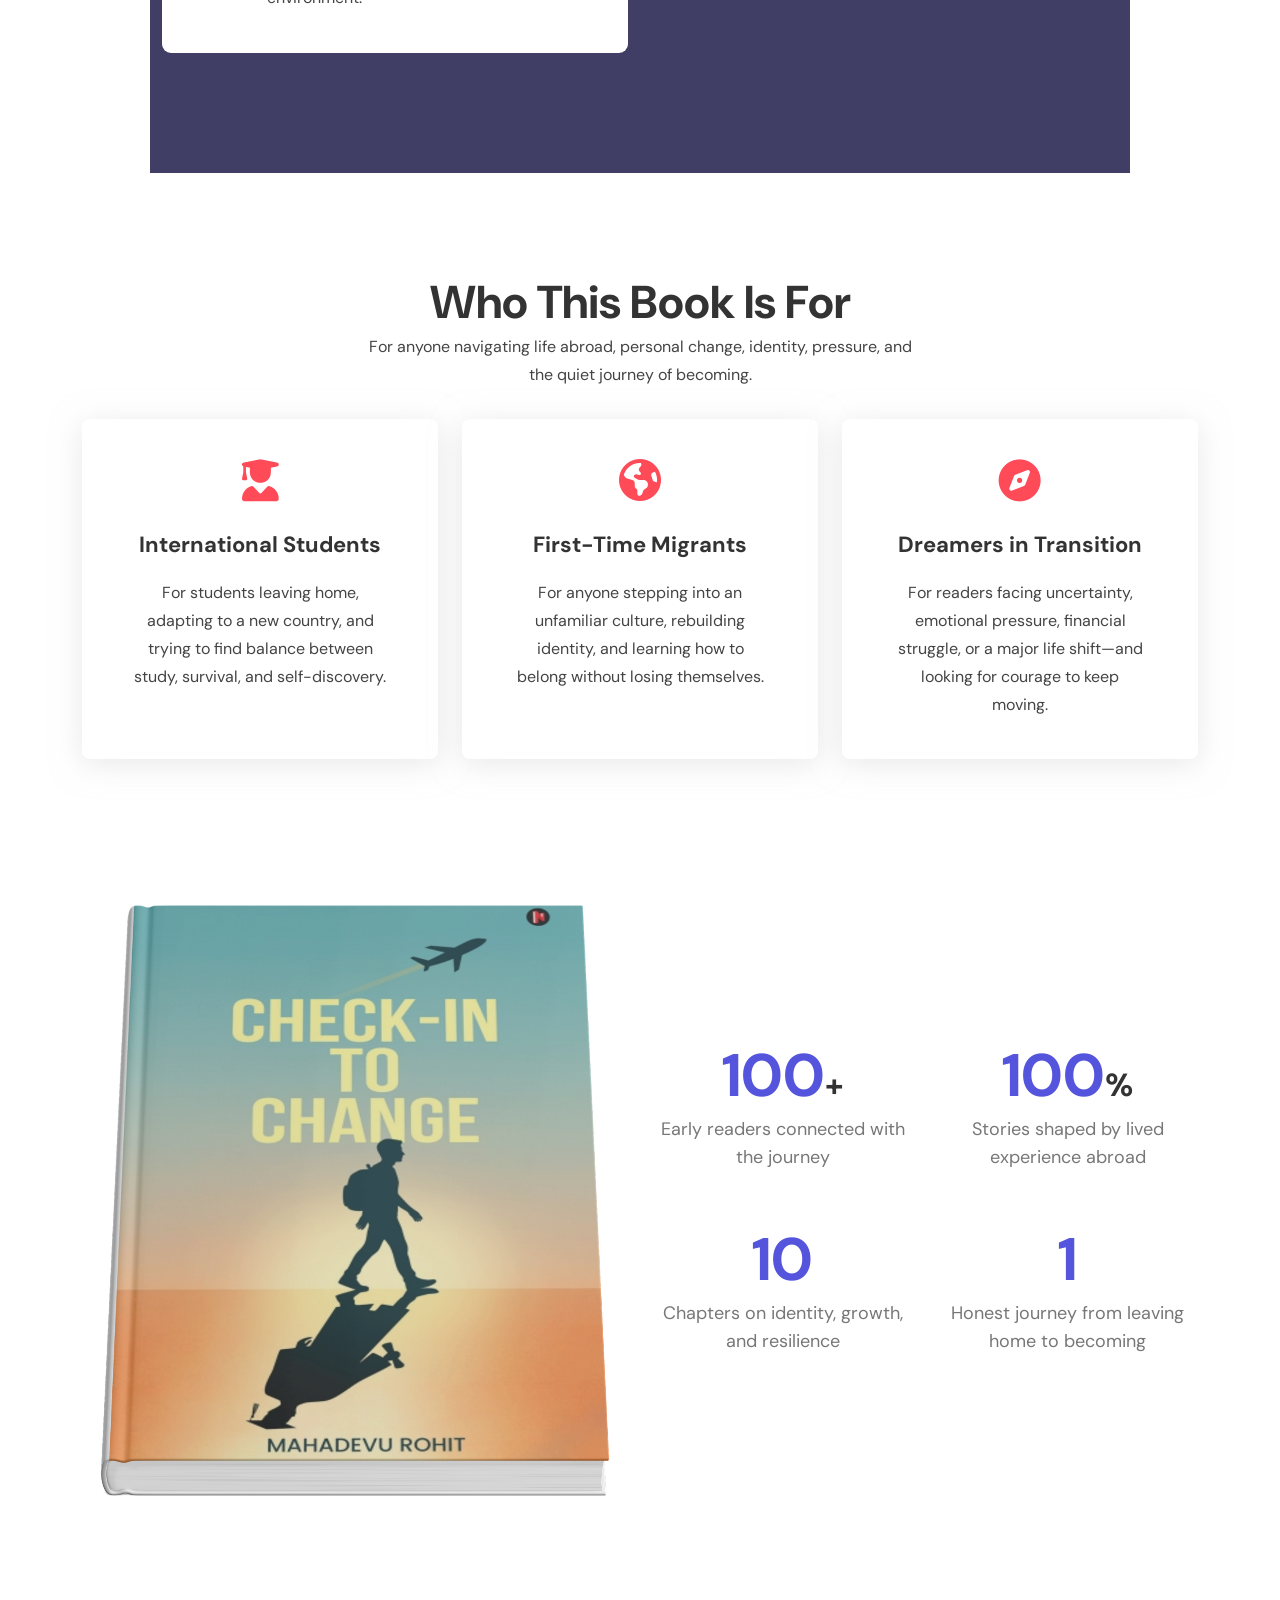
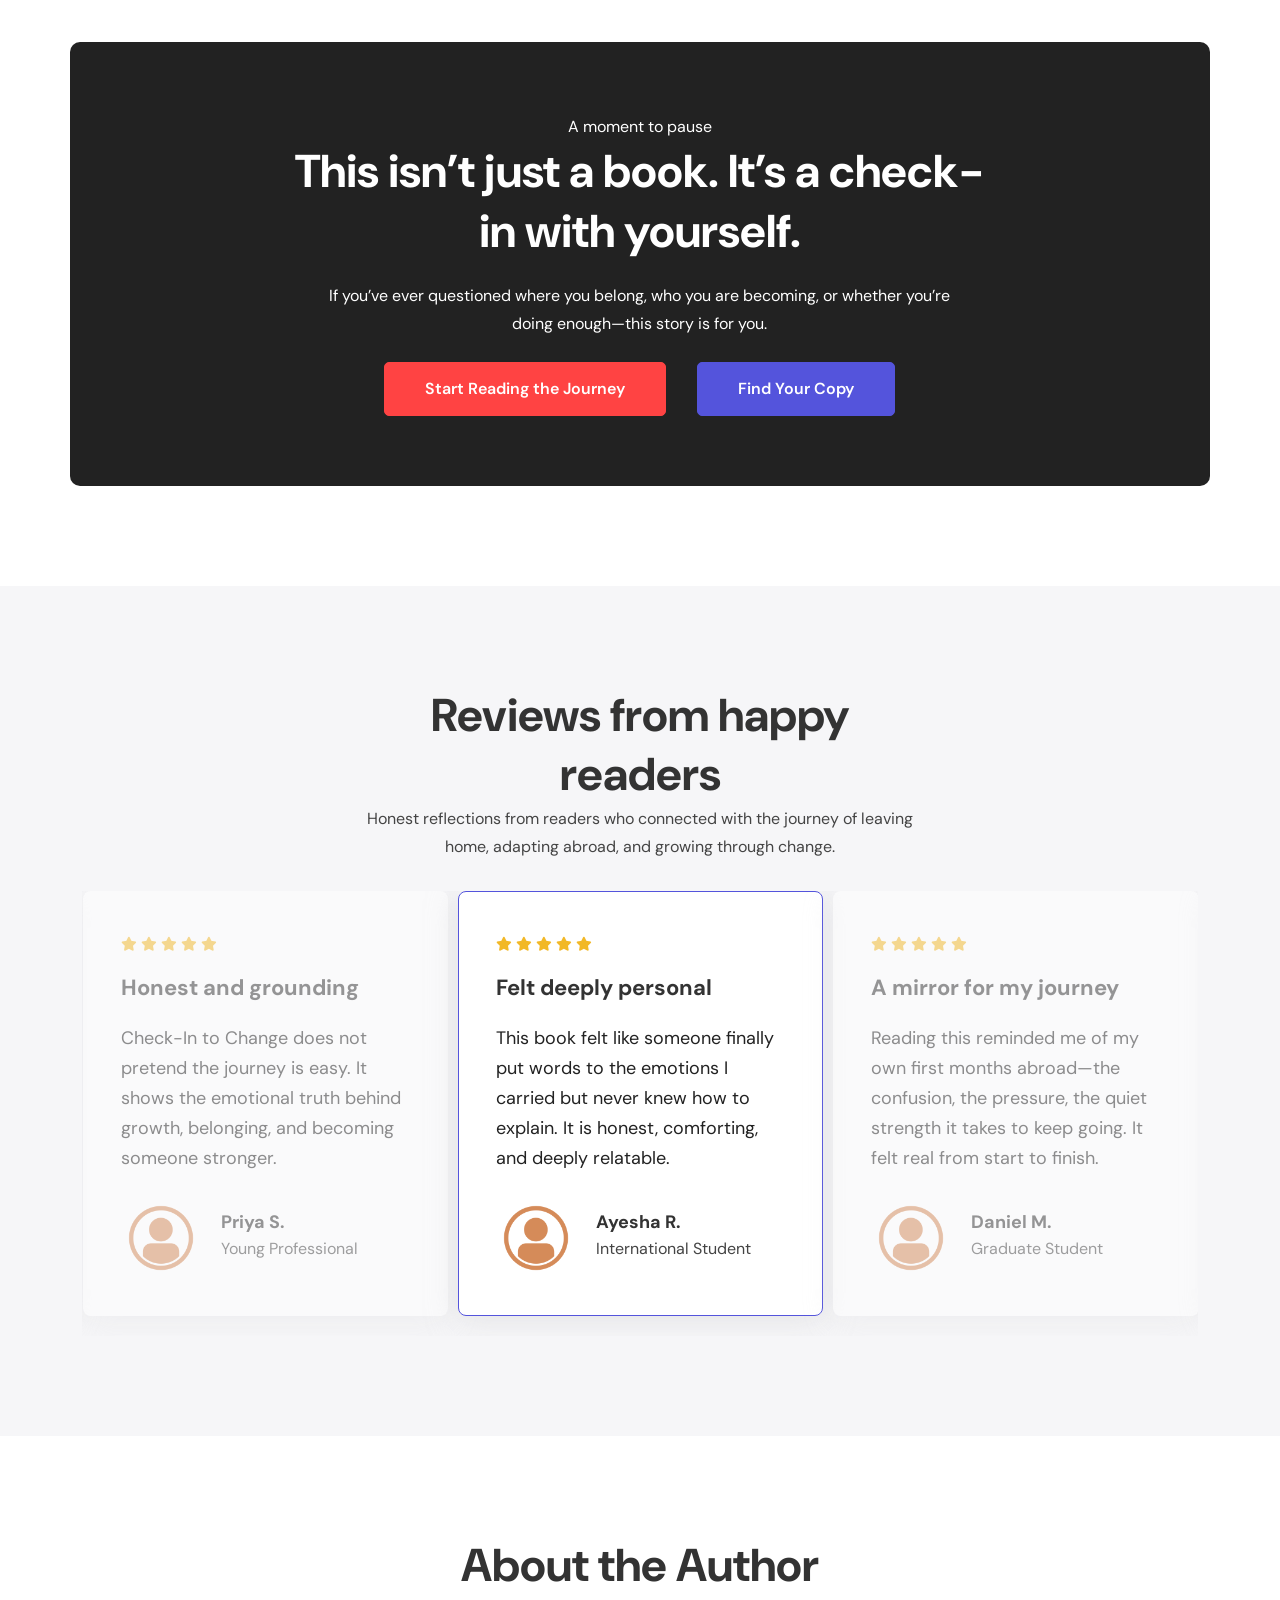
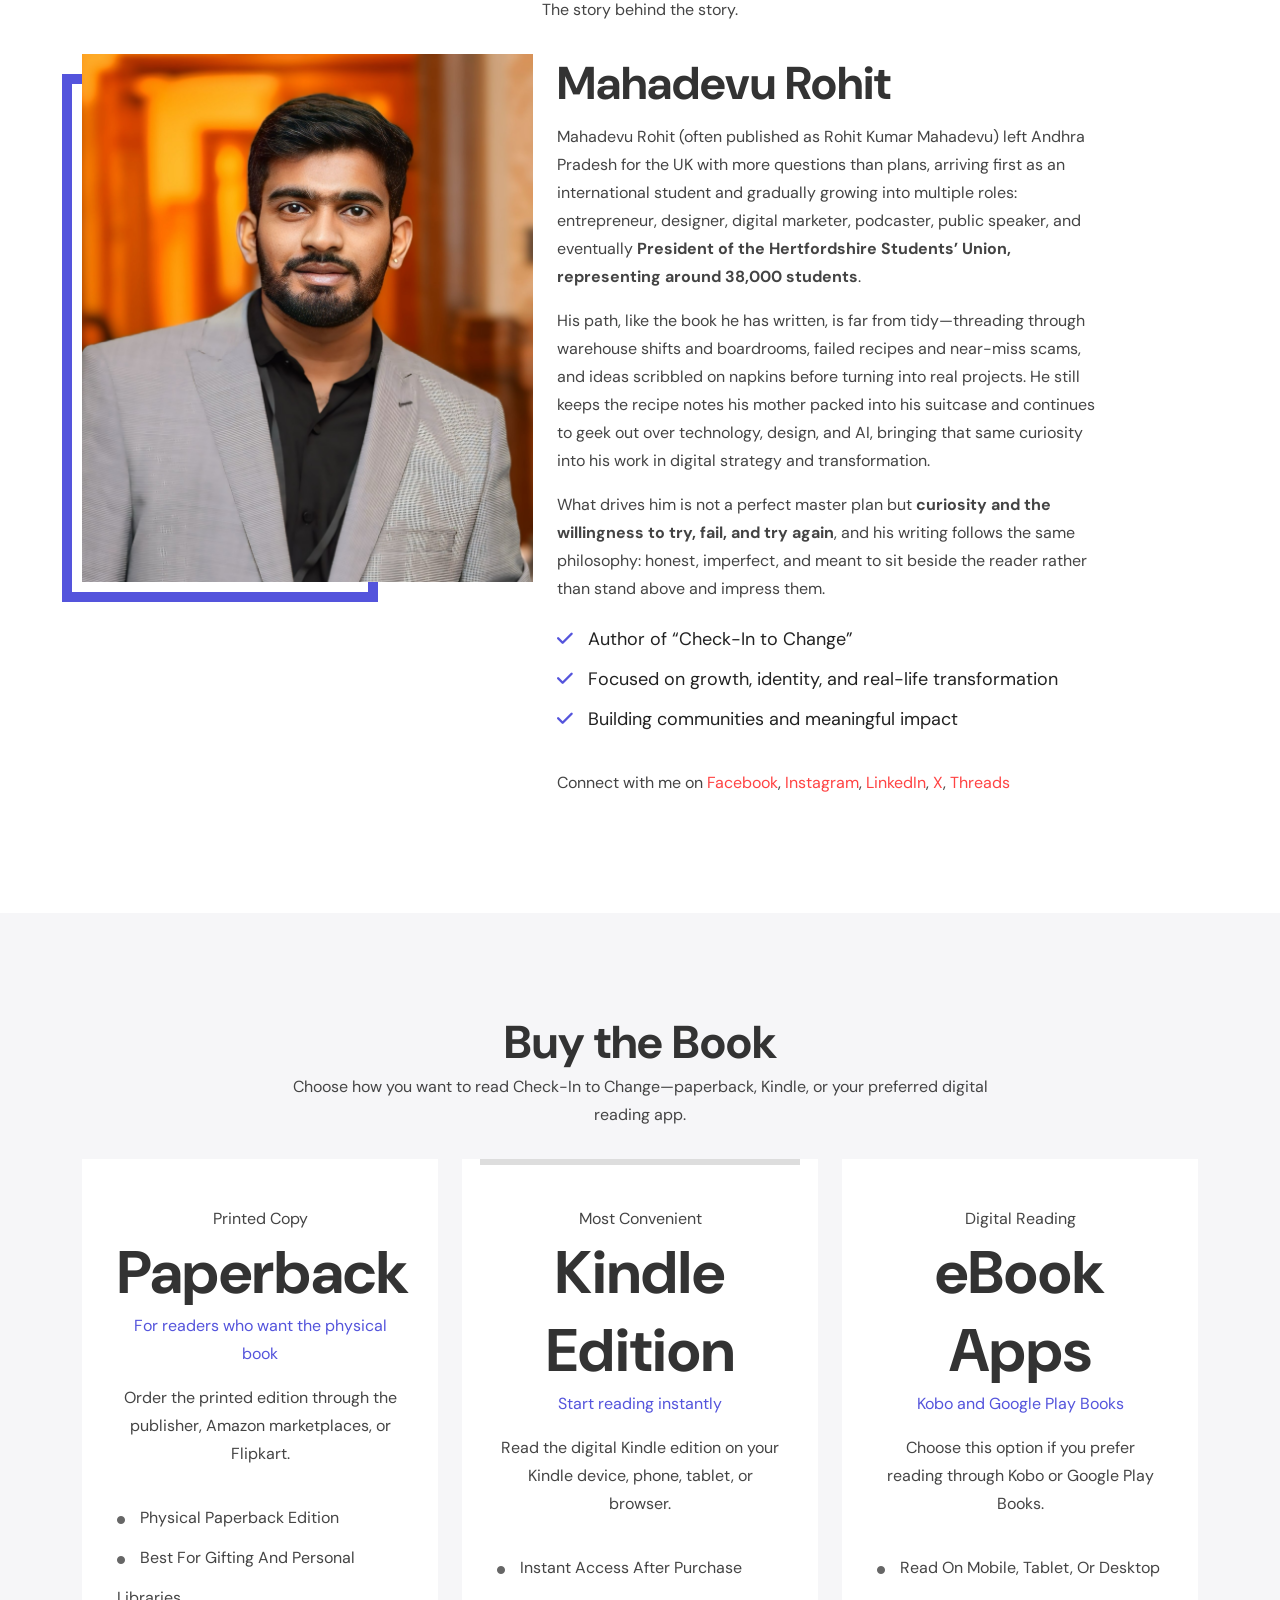
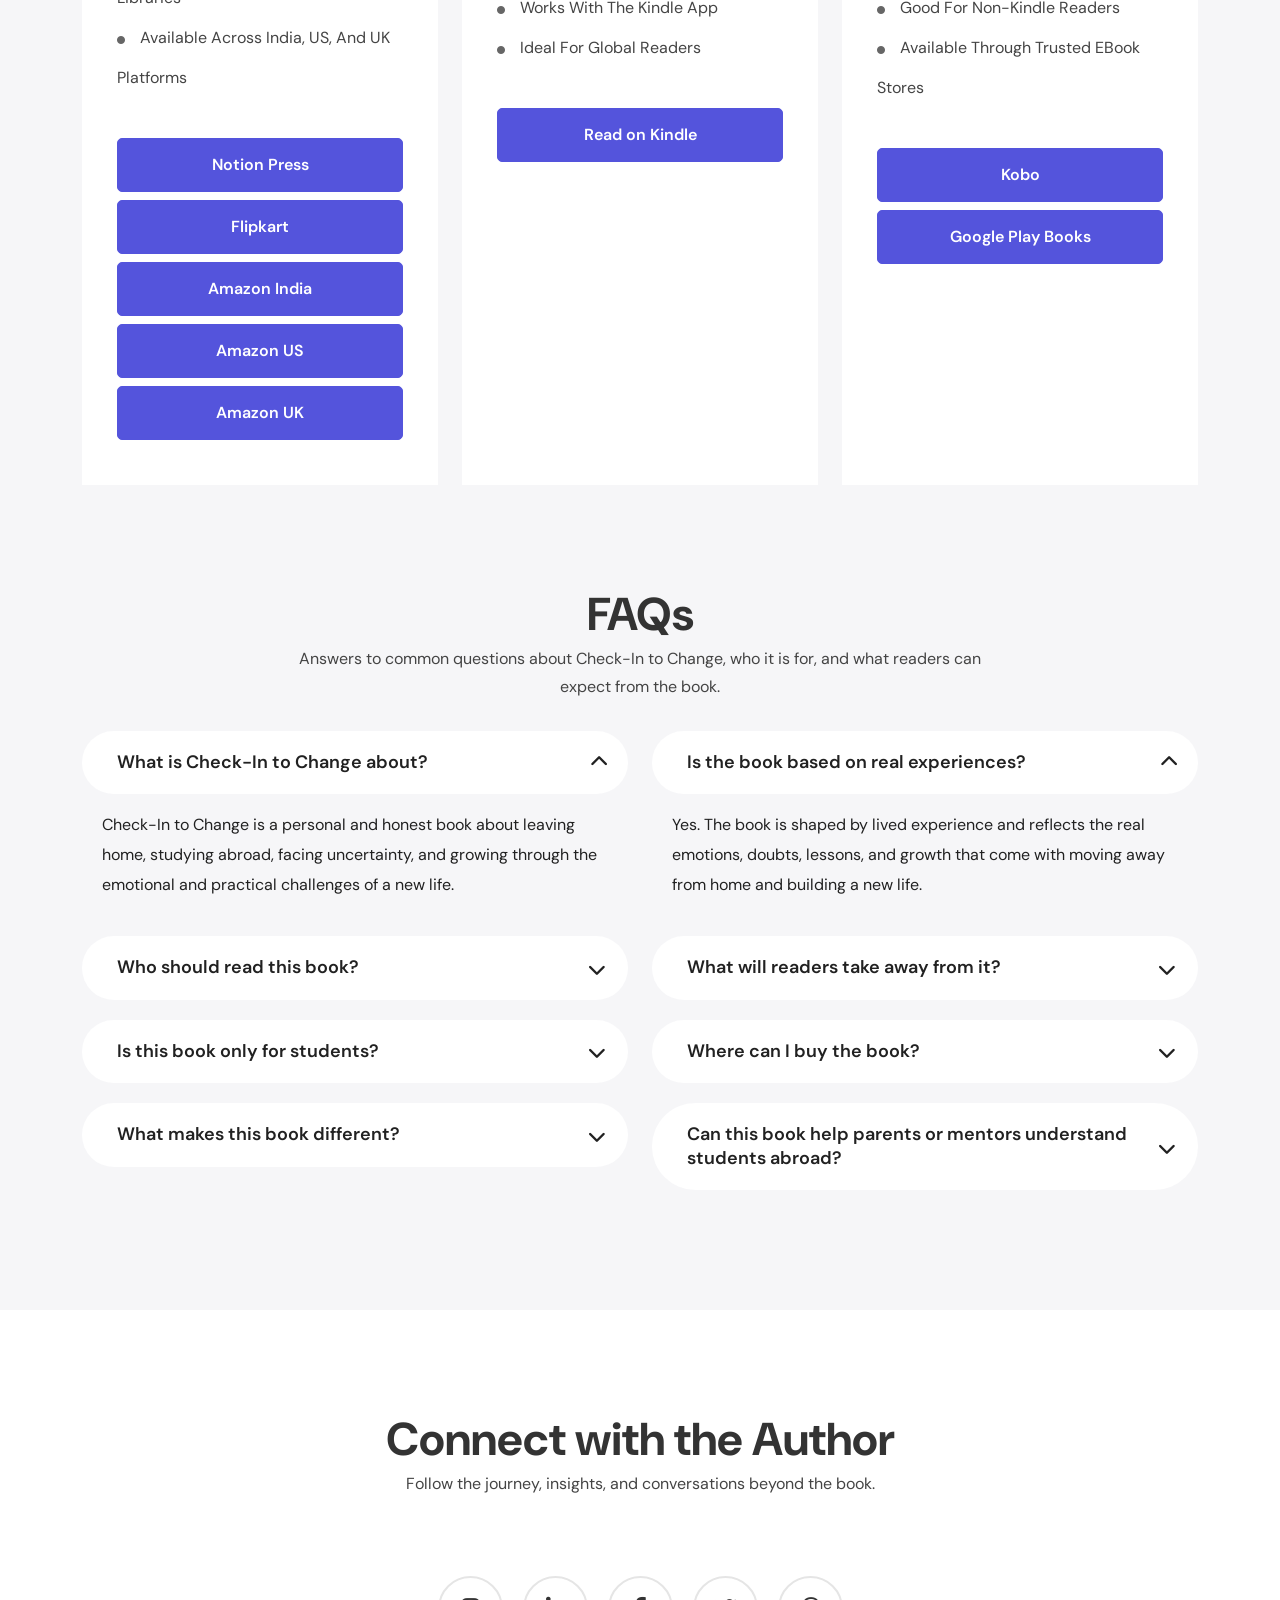
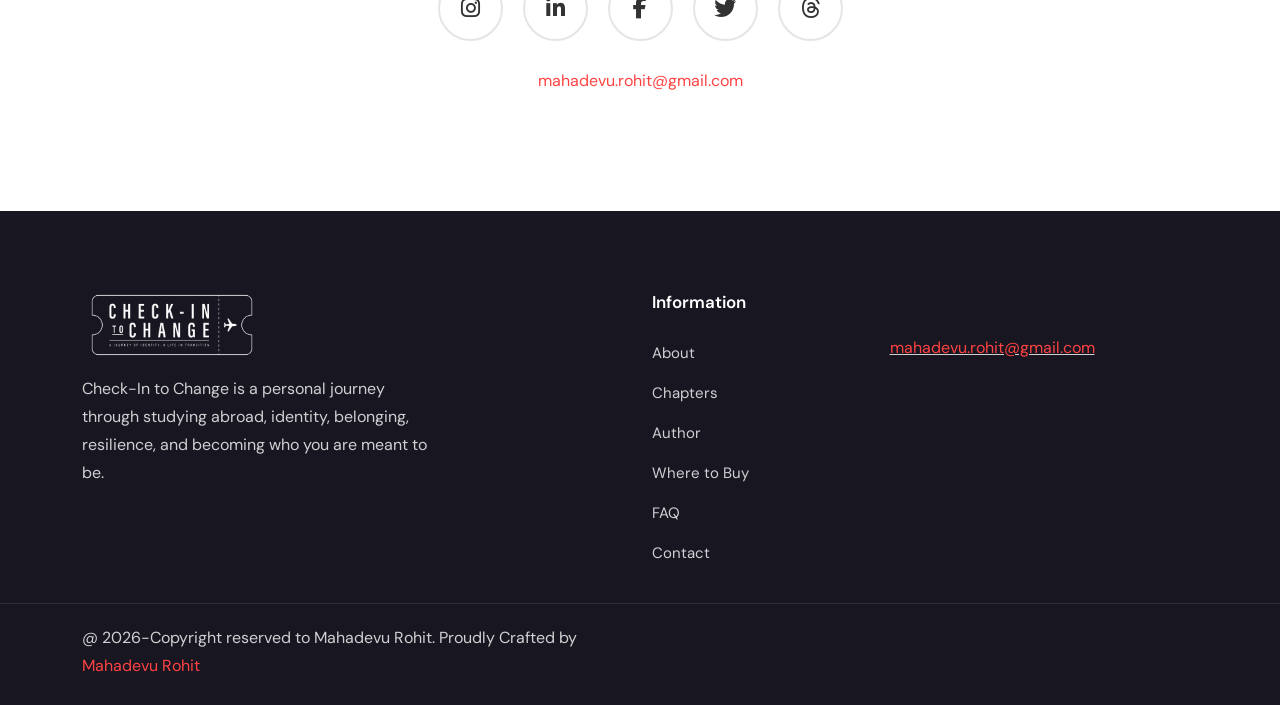
==== commit fbecab23: "Mobile and Hero Image changes" ====
--- a/index.html
+++ b/index.html
@@ -1,6 +1,7 @@
 <!DOCTYPE html>
 <html lang="en" >
 <head>
+  <meta charset="UTF-8">
   <meta http-equiv="Content-Type" content="text/html; charset=UTF-8">
   <meta name="title" content="Check-In to Change by Mahadevu Rohit | International Student Memoir">
   <meta name="description" content="Check-In to Change by Mahadevu Rohit is a reflective non-fiction book about international student life, identity, resilience, belonging, and transformation abroad.">
@@ -13,6 +14,10 @@
   <meta property="og:description" content="A reflective non-fiction book about international student life, identity, resilience, belonging, and transformation abroad.">
   <meta property="og:url" content="https://checkintochange.com/">
   <meta property="og:image" content="https://checkintochange.com/assets/images/bg/check-in-to-change-og.png">
+  <meta property="og:image:secure_url" content="https://checkintochange.com/assets/images/bg/check-in-to-change-og.png">
+  <meta property="og:image:type" content="image/png">
+  <meta property="og:image:width" content="1200">
+  <meta property="og:image:height" content="630">
   <meta property="og:site_name" content="Check-In to Change">
   <meta name="twitter:card" content="summary_large_image">
   <meta name="twitter:title" content="Check-In to Change by Mahadevu Rohit">
@@ -158,7 +163,7 @@
                 <div class="col-xl-3 col-6">
                     <div class="header-left ">
                         <div class="main-logo">
-                            <a href="index.html"><img src="assets/images/Check-In To Change - Original.png" alt="Check-In to Change logo" class="img-fluid"></a>
+                            <a href="/"><img src="assets/images/Check-In To Change - Original.png" alt="Check-In to Change logo" class="img-fluid"></a>
                         </div>
                     </div>
                 </div>
@@ -172,6 +177,7 @@
                         <div class="main-menu main-menu-black d-none d-xl-block" id="main-menu">
                             <nav class="mobile-menu-active" >
                                 <ul class="main-menu__list">
+                                    <li><a href="#home">Home</a></li>
                                     <li><a href="#about">About</a></li>
                                     <li><a href="#chapters">Chapters</a></li>
                                     <li><a href="#author">Author</a></li>
@@ -204,14 +210,24 @@
     <div class="offcanvas-wrapper">
         <div class="offcanvas-header d-flex justify-content-between align-items-center mb-90">
             <div class="offcanvas-logo">
-                <a href="index.html"><img src="assets/images/Check-In To Change - Original.png" alt="Check-In to Change logo" class="img-fluid"></a>
+                <a href="/"><img src="assets/images/Check-In To Change - Original.png" alt="Check-In to Change logo" class="img-fluid"></a>
             </div>
             <div class="offcanvas-close">
                 <button class="offcanvas-close-toggle"><i class="fa fa-times"></i></button>
             </div>
         </div>
         <div class="offcanvas-menu d-xl-none mb-50">
-            <nav></nav>
+            <nav>
+                <ul class="main-menu__list">
+                    <li><a href="#home">Home</a></li>
+                    <li><a href="#about">About</a></li>
+                    <li><a href="#chapters">Chapters</a></li>
+                    <li><a href="#author">Author</a></li>
+                    <li><a href="#pricing">Buy</a></li>
+                    <li><a href="#faq">FAQ</a></li>
+                    <li><a href="#contact">Contact</a></li>
+                </ul>
+            </nav>
         </div>
        
         <div class="offcanvas-info mb-50">
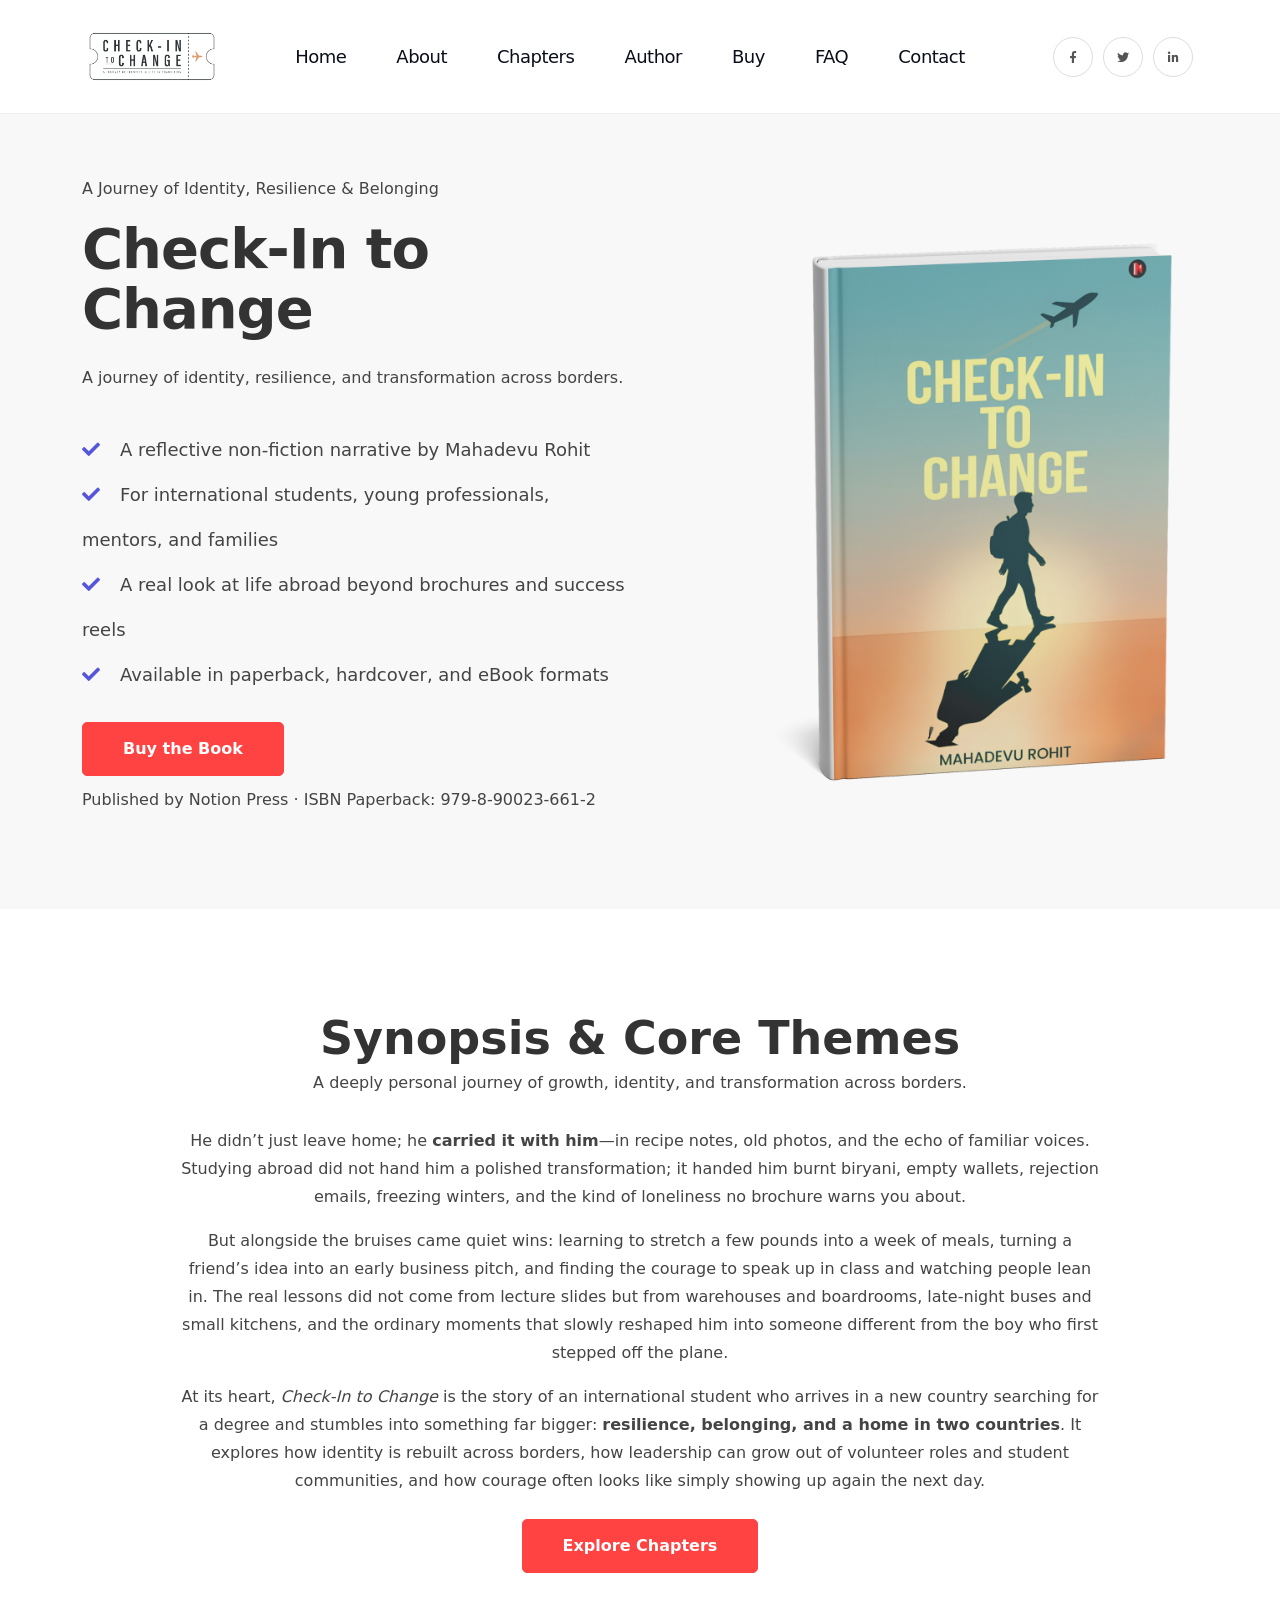
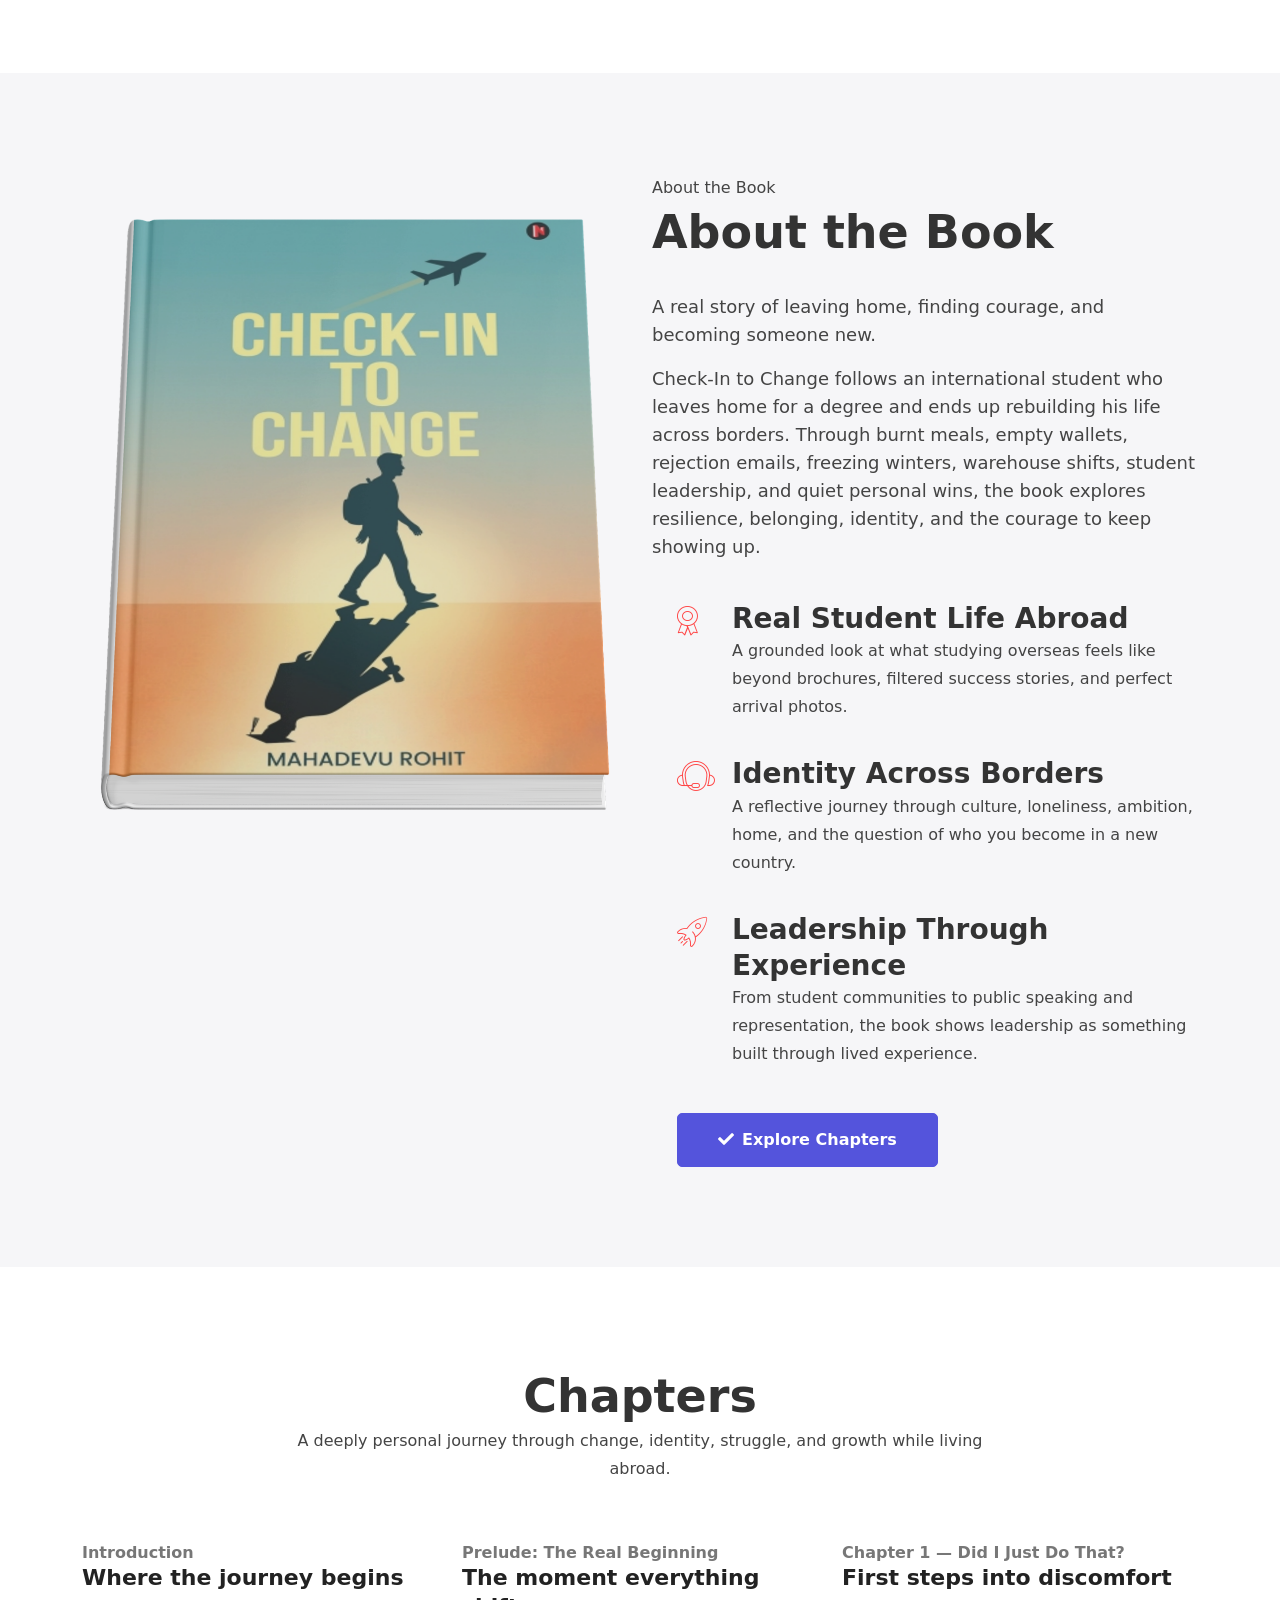
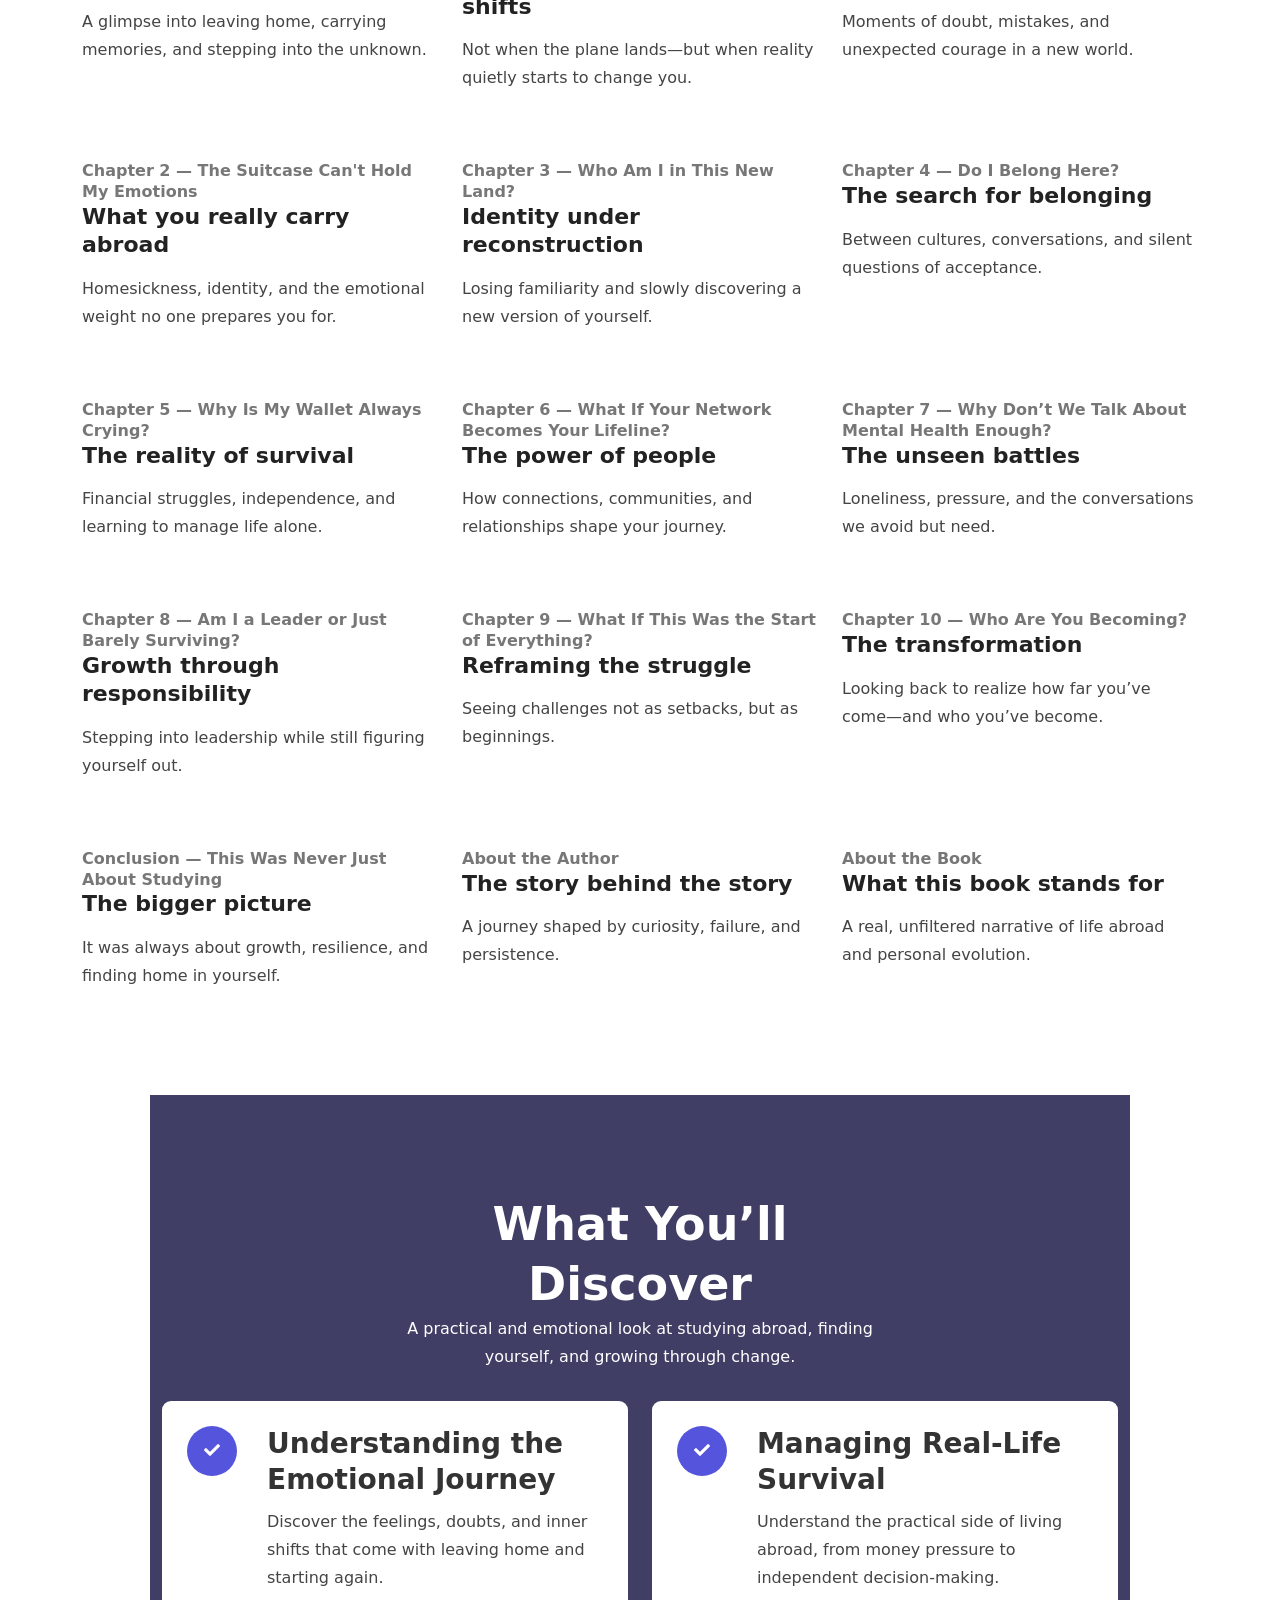
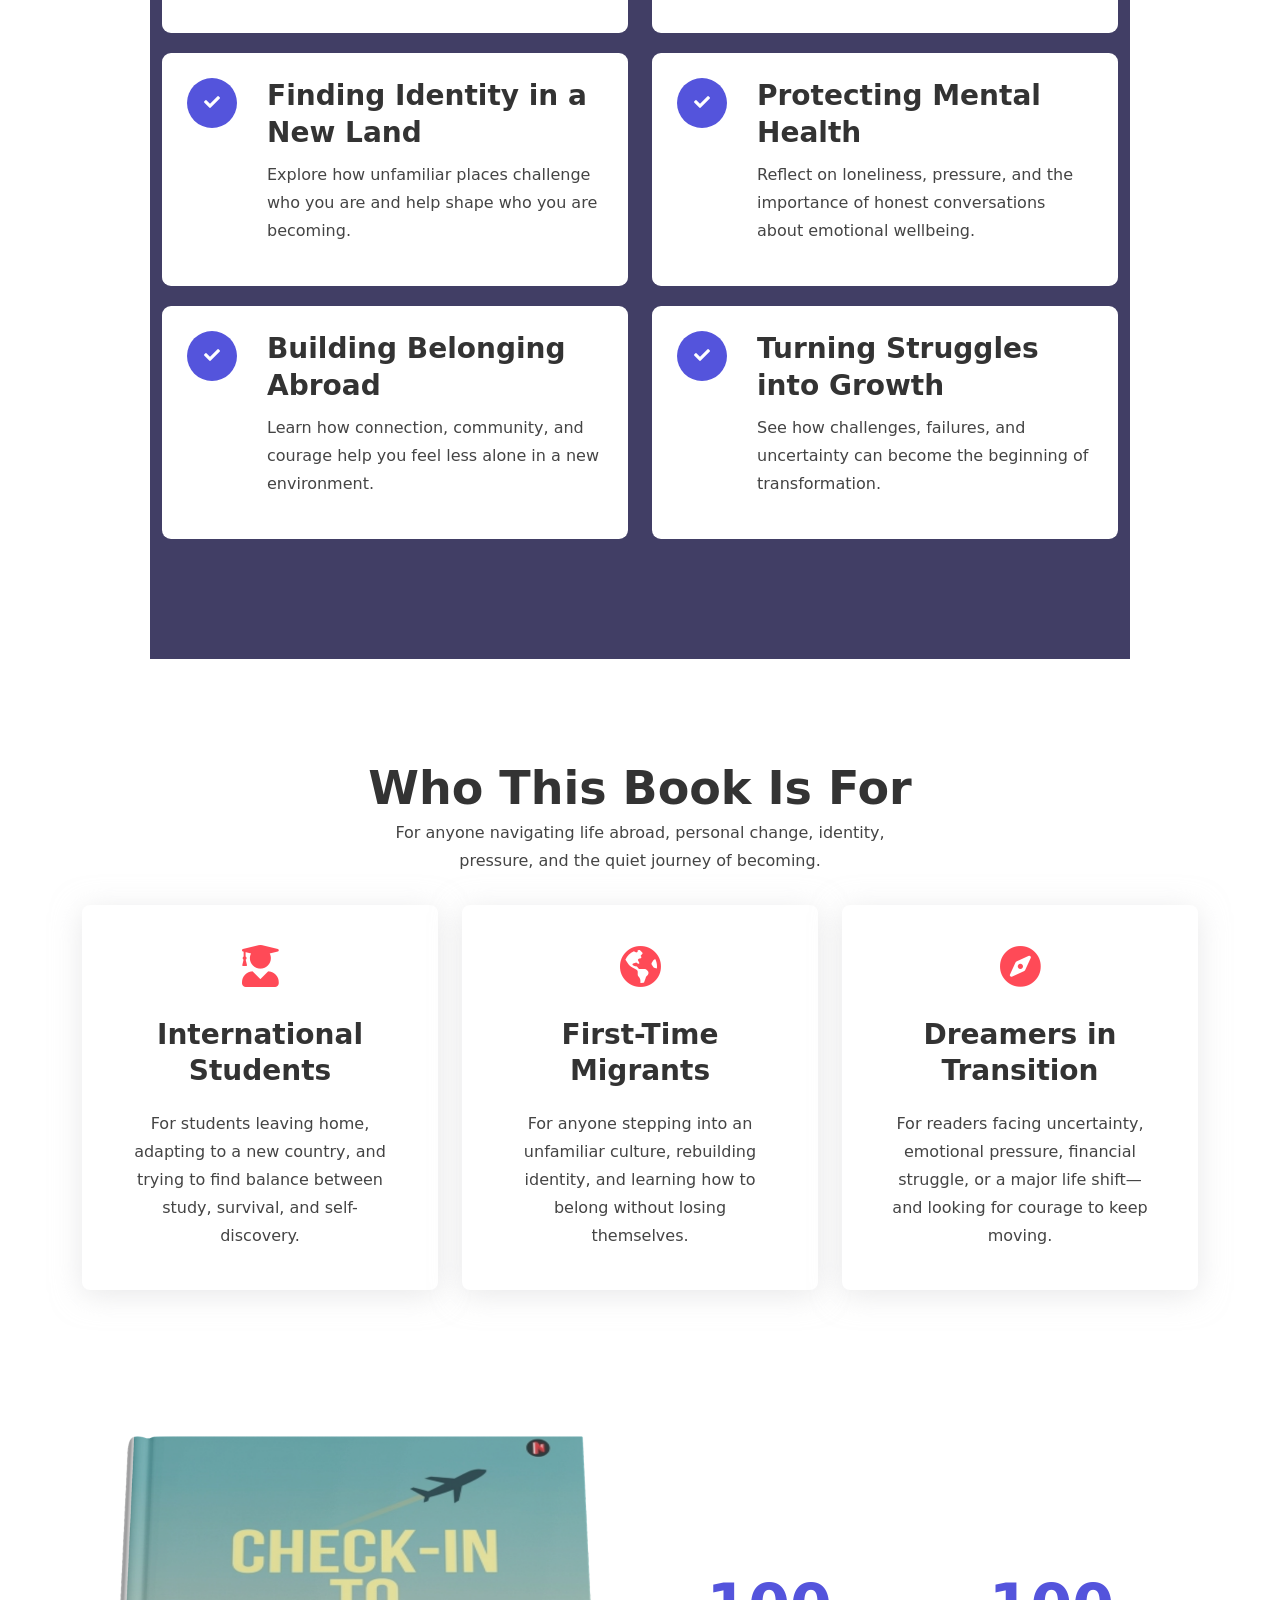
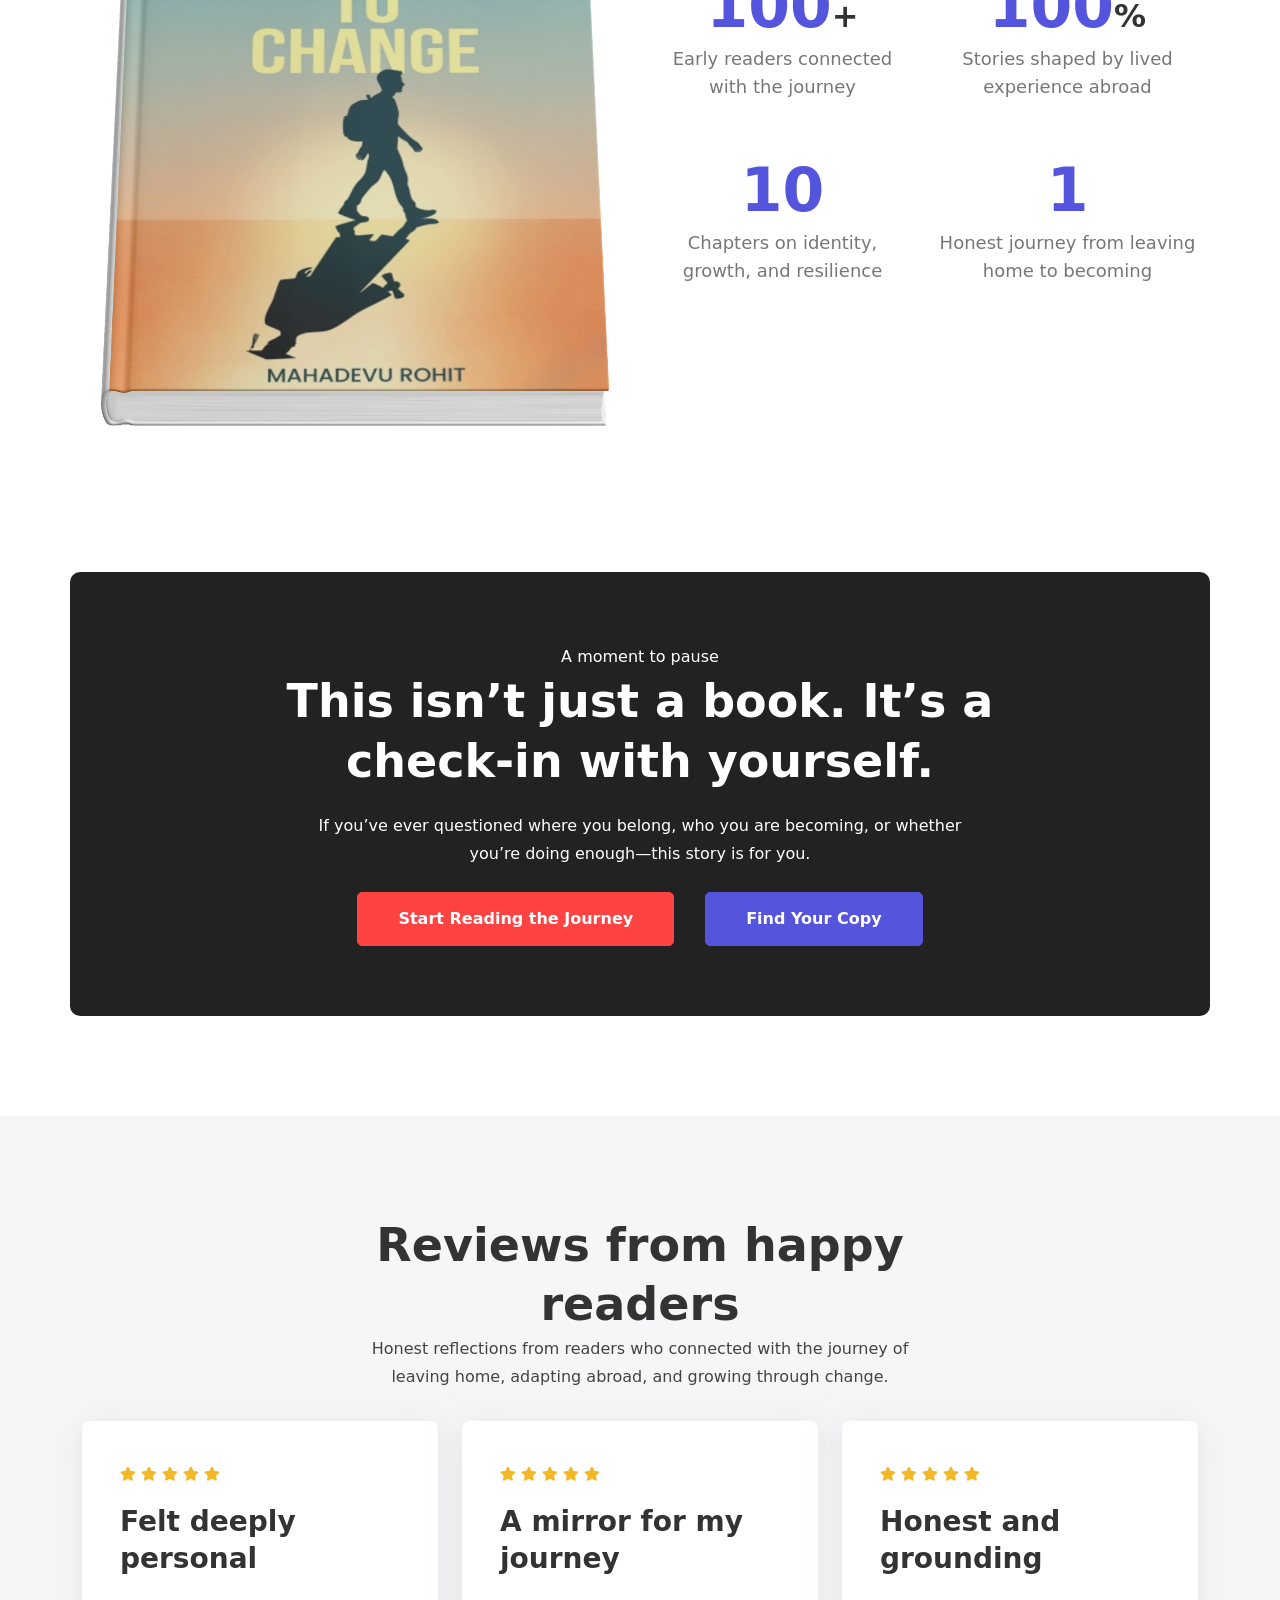
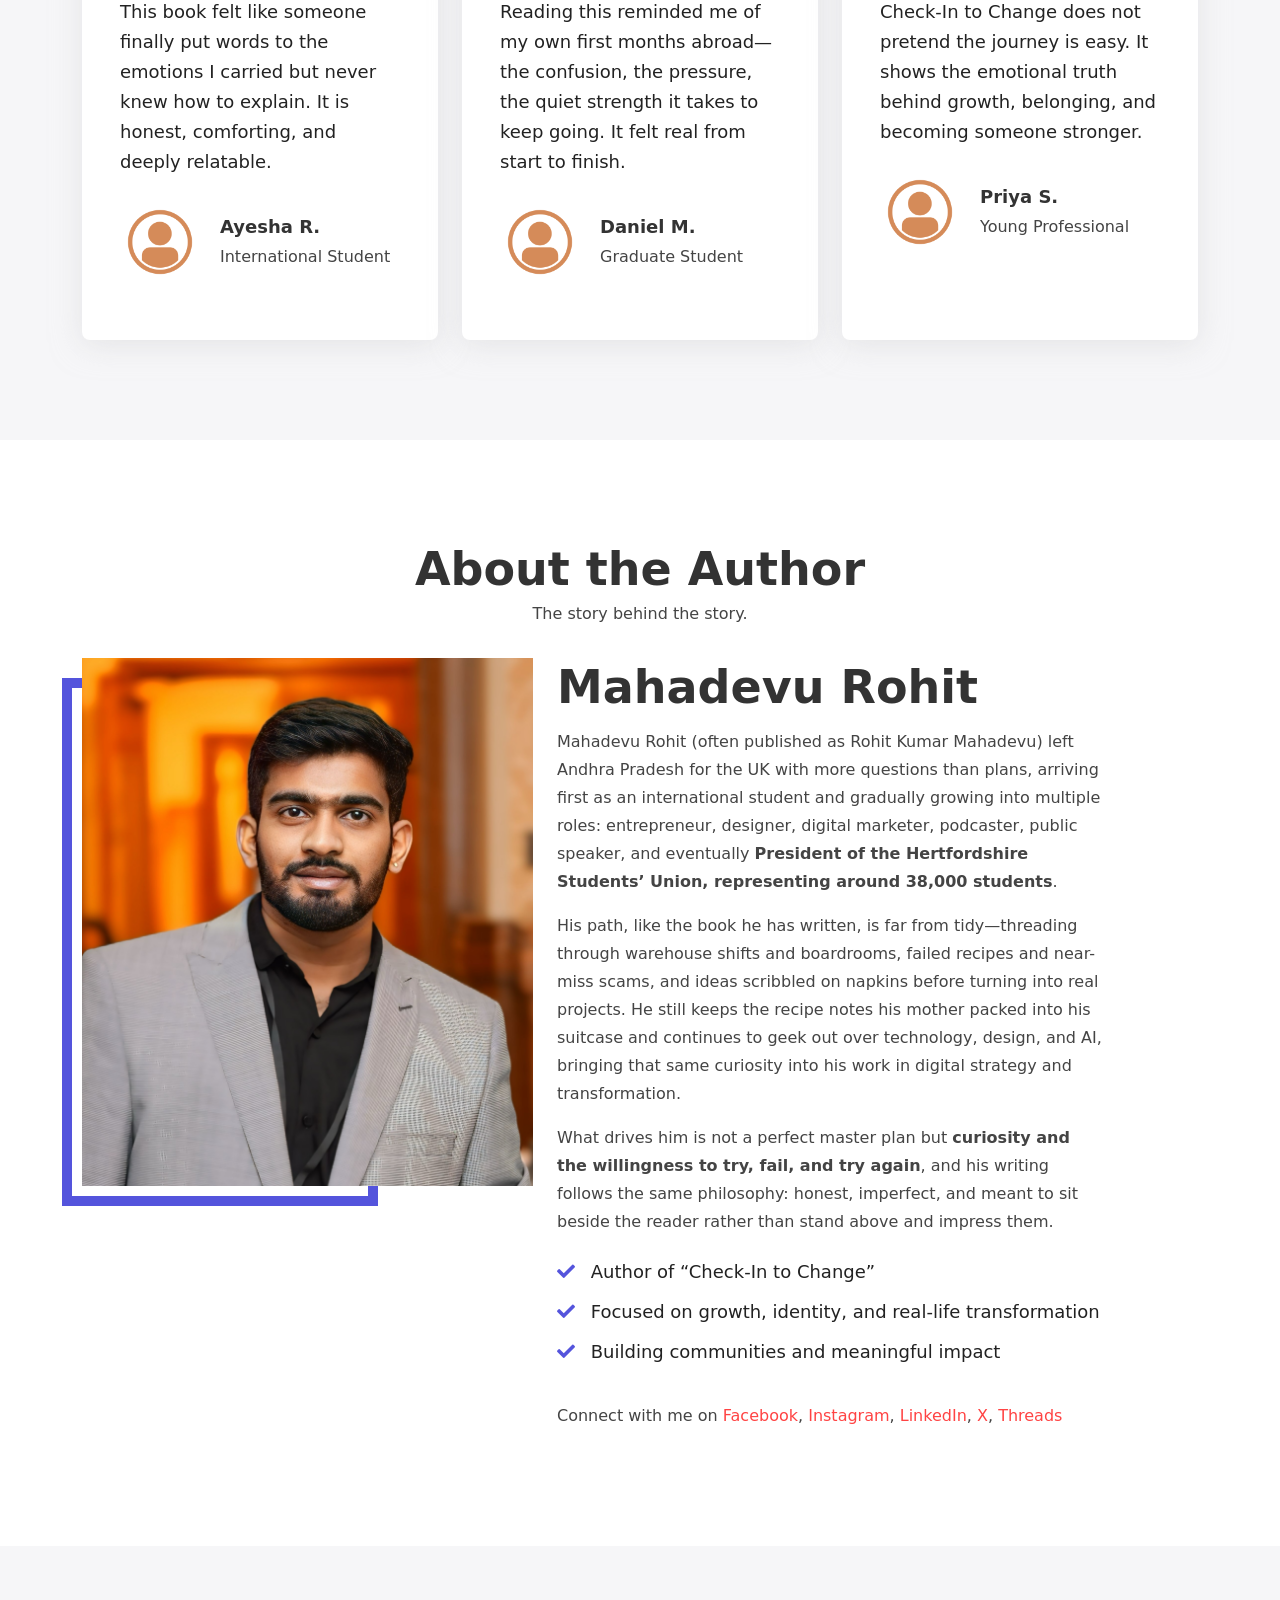
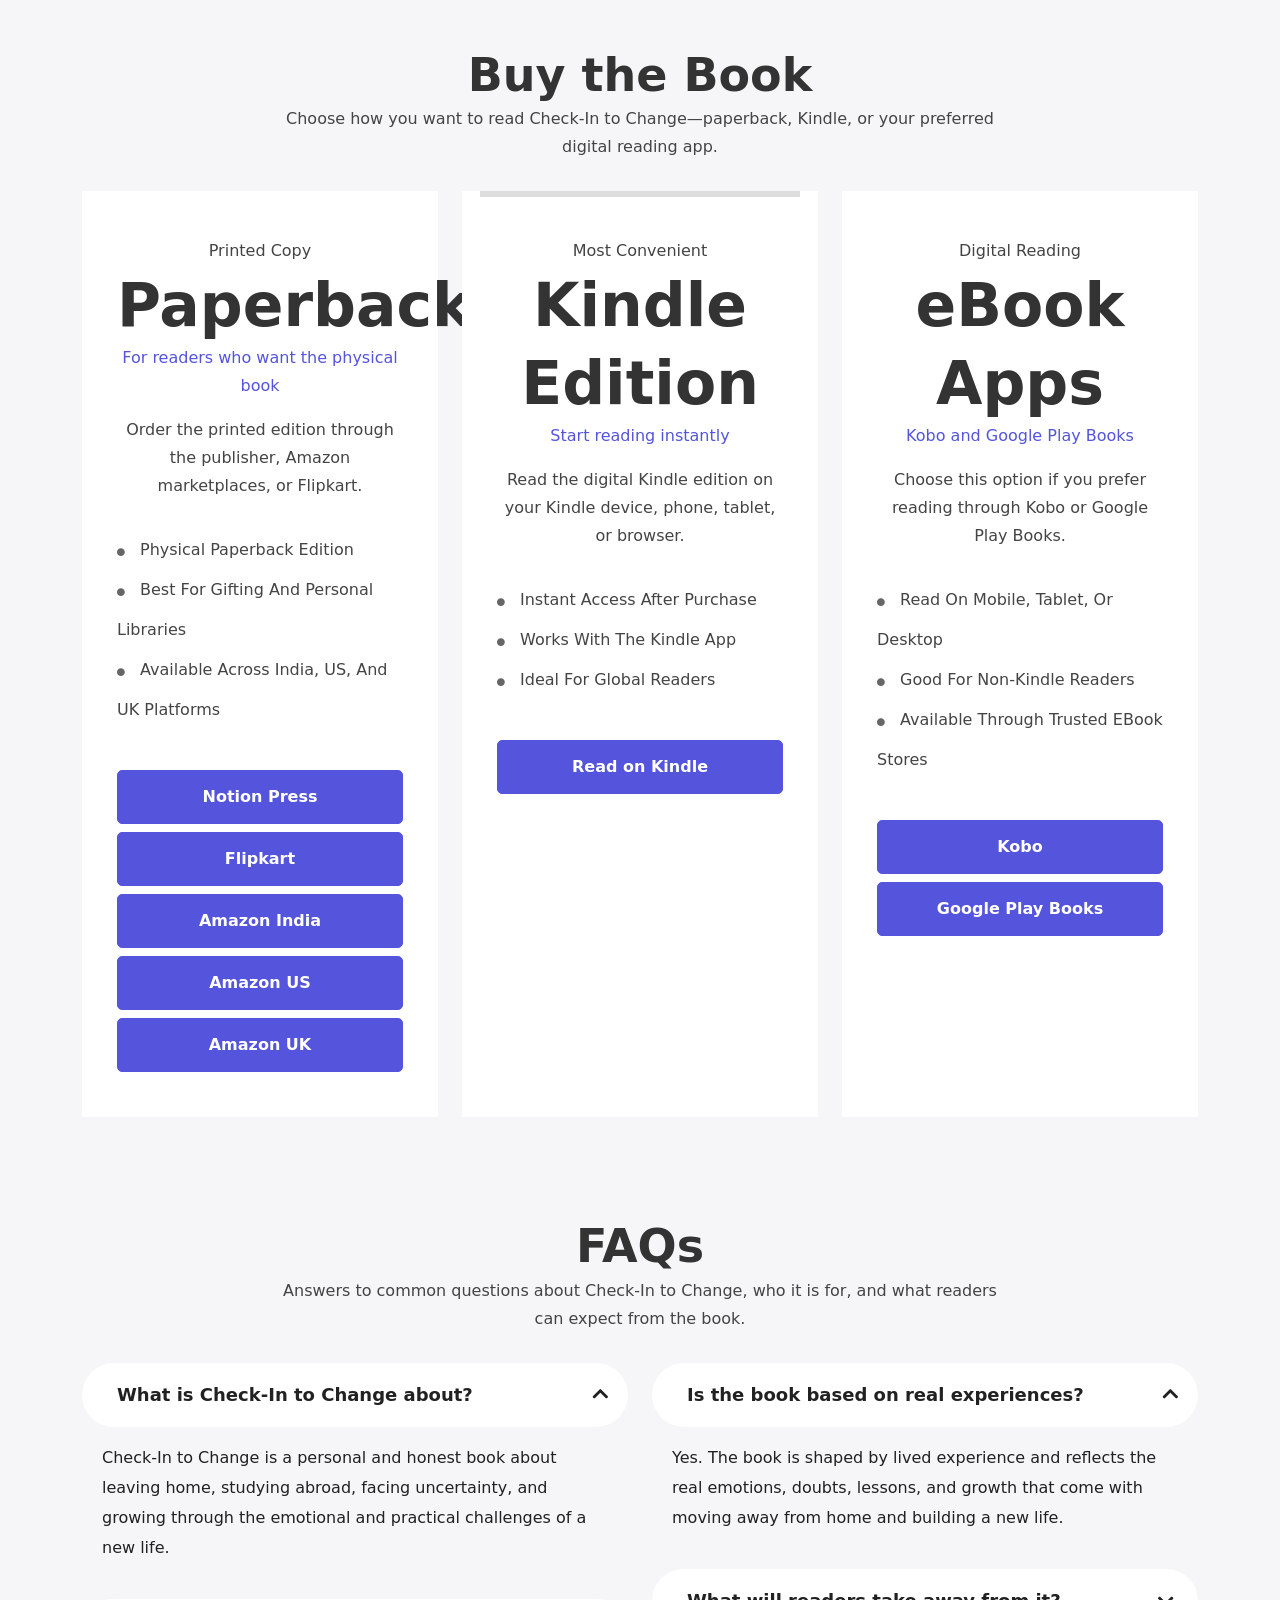
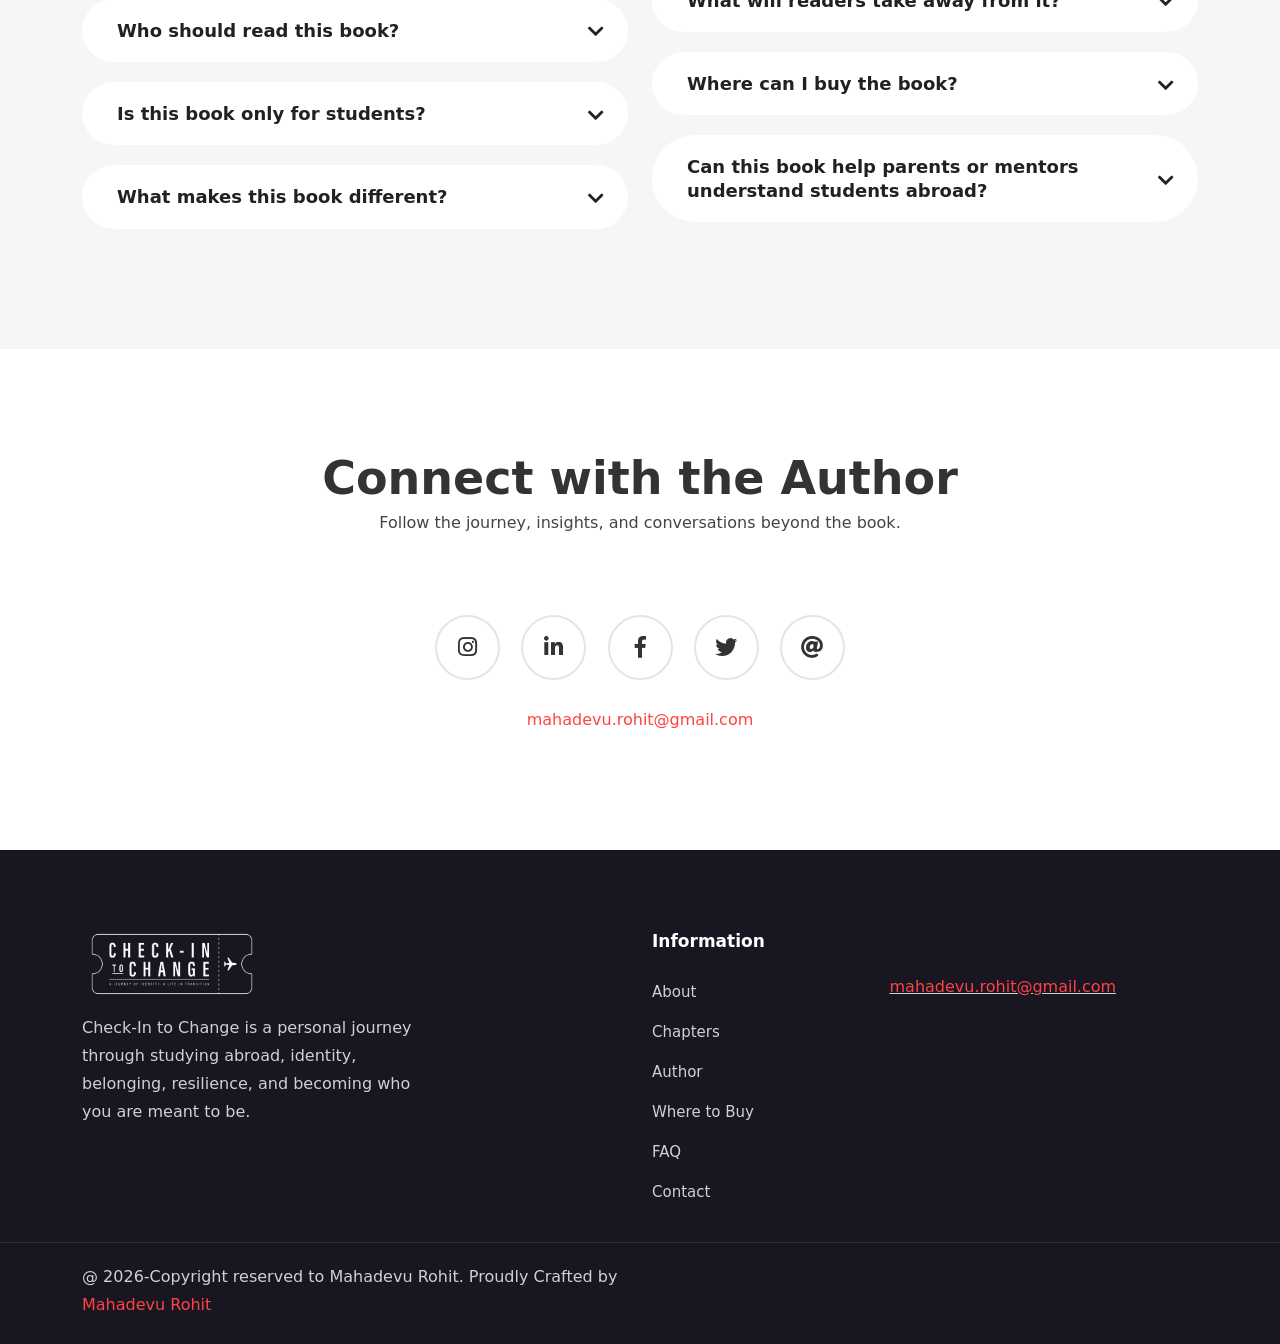
==== commit b8343e3a: "Page Speed, Mobile Responsive and SEO Optimised" ====
--- a/index.html
+++ b/index.html
@@ -9,20 +9,23 @@
   <meta name="author" content="Mahadevu Rohit">
   <meta name="robots" content="index, follow">
   <link rel="canonical" href="https://checkintochange.com/">
-  <meta property="og:type" content="book">
+  <link rel="preload" as="image" href="assets/images/banner/CheckIn To Change Book - 1.png" fetchpriority="high">
+  <meta property="og:type" content="website">
   <meta property="og:title" content="Check-In to Change by Mahadevu Rohit">
   <meta property="og:description" content="A reflective non-fiction book about international student life, identity, resilience, belonging, and transformation abroad.">
   <meta property="og:url" content="https://checkintochange.com/">
-  <meta property="og:image" content="https://checkintochange.com/assets/images/bg/check-in-to-change-og.png">
-  <meta property="og:image:secure_url" content="https://checkintochange.com/assets/images/bg/check-in-to-change-og.png">
+  <meta property="og:site_name" content="Check-In to Change">
+  <meta property="og:image" content="https://checkintochange.com/assets/images/bg/check-in-to-change-og-v2.png">
+  <meta property="og:image:secure_url" content="https://checkintochange.com/assets/images/bg/check-in-to-change-og-v2.png">
   <meta property="og:image:type" content="image/png">
   <meta property="og:image:width" content="1200">
   <meta property="og:image:height" content="630">
-  <meta property="og:site_name" content="Check-In to Change">
+  <meta property="og:image:alt" content="Check-In to Change book by Mahadevu Rohit">
+  <!-- fb:app_id is optional unless using Facebook Insights/App tracking. No Facebook App ID is currently configured. -->
   <meta name="twitter:card" content="summary_large_image">
   <meta name="twitter:title" content="Check-In to Change by Mahadevu Rohit">
   <meta name="twitter:description" content="A reflective non-fiction book about international student life, identity, resilience, belonging, and transformation abroad.">
-  <meta name="twitter:image" content="https://checkintochange.com/assets/images/bg/check-in-to-change-og.png">
+  <meta name="twitter:image" content="https://checkintochange.com/assets/images/bg/check-in-to-change-og-v2.png">
   
   <title>Check-In to Change by Mahadevu Rohit | International Student Memoir</title>
   <link rel="icon" type="image/png" href="assets/images/Check-In To Change - Favicon.png">
@@ -44,7 +47,7 @@
     "inLanguage": "en",
     "description": "Check-In to Change is a reflective non-fiction narrative about international student life, resilience, identity, belonging, and transformation abroad.",
     "url": "https://checkintochange.com/",
-    "image": "https://checkintochange.com/assets/images/bg/check-in-to-change-og.png"
+    "image": "https://checkintochange.com/assets/images/bg/check-in-to-change-og-v2.png"
   }
   </script>
   <script type="application/ld+json">
@@ -127,34 +130,15 @@
   <!-- Iconfont Css -->
   <link rel="stylesheet" href="assets/vendors/fontawesome/css/all.css">
   <link rel="stylesheet" href="assets/vendors/bicon/css/bicon.min.css">
-  <link rel="stylesheet" href="https://cdnjs.cloudflare.com/ajax/libs/font-awesome/6.5.1/css/all.min.css">
-  <!-- animate.css -->
-  <link rel="stylesheet" href="assets/vendors/animate-css/animate.css">
-
-   <!-- Owl Carousel  CSS -->
-  <link rel="stylesheet" href="assets/vendors/owl/assets/owl.carousel.min.css">
-  <link rel="stylesheet" href="assets/vendors/owl/assets/owl.theme.default.min.css">
-
   <!-- Main Stylesheet -->
   <link rel="stylesheet" href="assets/css/style.css">
-  <link rel="stylesheet" href="assets/css/responsive.css">
+  <link rel="preload" href="assets/css/responsive.css" as="style" onload="this.onload=null;this.rel='stylesheet'">
+  <noscript><link rel="stylesheet" href="assets/css/responsive.css"></noscript>
 
 </head>
 
 <body id="top-header">
   
-<!-- preloader  -->
-<div id="loading">
-    <div id="loading-center">
-        <div id="loading-center-absolute">
-            <div class="object" id="object_four"></div>
-            <div class="object" id="object_three"></div>
-            <div class="object" id="object_two"></div>
-            <div class="object" id="object_one"></div>
-        </div>
-    </div>
-</div>
-    
 <header>
     <!-- Main Menu Start -->
     <div id="menu-header-sticky" class="main-menu-area menu-header-sticky site-navigation">
@@ -163,14 +147,14 @@
                 <div class="col-xl-3 col-6">
                     <div class="header-left ">
                         <div class="main-logo">
-                            <a href="/"><img src="assets/images/Check-In To Change - Original.png" alt="Check-In to Change logo" class="img-fluid"></a>
+                            <a href="/"><img src="assets/images/Check-In To Change - Original.png" alt="Check-In to Change logo" class="img-fluid" width="4167" height="1584" decoding="async"></a>
                         </div>
                     </div>
                 </div>
 
                 <div class="col-xl-6 col-6">
                     <div class="header-header-bar d-xl-none text-end">
-                        <button class="header-offcanvas-toogle"><i class="flaticon-menu fa fa-bars"></i></button>
+                        <button class="header-offcanvas-toogle" type="button" aria-label="Open navigation menu"><i class="flaticon-menu fa fa-bars" aria-hidden="true"></i></button>
                     </div>
 
                     <div class="header-center text-center">
@@ -193,9 +177,9 @@
                 <div class="col-xl-3 d-none d-xl-block col-6">
                     <div class="header-right-info d-none d-lg-block text-end">
                         <ul class="header-socials">
-                            <li><a href="https://www.facebook.com/mahadevu.rohit" target="_blank" rel="noopener noreferrer" aria-label="Facebook"><i class="fab fa-facebook-f"></i></a></li>
-                            <li><a href="https://x.com/MahadevuRohit" target="_blank" rel="noopener noreferrer" aria-label="X"><i class="fab fa-twitter"></i></a></li>
-                            <li><a href="https://www.linkedin.com/in/mahadevurohit/" target="_blank" rel="noopener noreferrer" aria-label="LinkedIn"><i class="fab fa-linkedin-in"></i></a></li>
+                            <li><a href="https://www.facebook.com/mahadevu.rohit" target="_blank" rel="noopener noreferrer" aria-label="Facebook"><i class="fab fa-facebook-f" aria-hidden="true"></i></a></li>
+                            <li><a href="https://x.com/MahadevuRohit" target="_blank" rel="noopener noreferrer" aria-label="X"><i class="fab fa-twitter" aria-hidden="true"></i></a></li>
+                            <li><a href="https://www.linkedin.com/in/mahadevurohit/" target="_blank" rel="noopener noreferrer" aria-label="LinkedIn"><i class="fab fa-linkedin-in" aria-hidden="true"></i></a></li>
                         </ul>
                     </div>
                 </div>
@@ -210,10 +194,10 @@
     <div class="offcanvas-wrapper">
         <div class="offcanvas-header d-flex justify-content-between align-items-center mb-90">
             <div class="offcanvas-logo">
-                <a href="/"><img src="assets/images/Check-In To Change - Original.png" alt="Check-In to Change logo" class="img-fluid"></a>
+                <a href="/"><img src="assets/images/Check-In To Change - Original.png" alt="Check-In to Change logo" class="img-fluid" width="4167" height="1584" decoding="async"></a>
             </div>
             <div class="offcanvas-close">
-                <button class="offcanvas-close-toggle"><i class="fa fa-times"></i></button>
+                <button class="offcanvas-close-toggle" type="button" aria-label="Close navigation menu"><i class="fa fa-times" aria-hidden="true"></i></button>
             </div>
         </div>
         <div class="offcanvas-menu d-xl-none mb-50">
@@ -231,41 +215,43 @@
         </div>
        
         <div class="offcanvas-info mb-50">
-            <h3 class="offcanvas-sm-title">Contact</h3>
+            <p class="offcanvas-sm-title">Contact</p>
             <span><a href="mailto:mahadevu.rohit@gmail.com">mahadevu.rohit@gmail.com</a></span>
         </div>
         <div class="offcanvas-social mb-50">
-            <h3 class="offcanvas-sm-title">Follow</h3>
-            <a href="https://www.facebook.com/Checkintochange" target="_blank" rel="noopener noreferrer" aria-label="Facebook"><i class="fab fa-facebook-f"></i></a>
-            <a href="https://www.instagram.com/checkintochange/" target="_blank" rel="noopener noreferrer" aria-label="Instagram"><i class="fab fa-instagram"></i></a>
-            <a href="https://www.linkedin.com/company/checkin-to-change/" target="_blank" rel="noopener noreferrer" aria-label="LinkedIn"><i class="fab fa-linkedin-in"></i></a>
+            <p class="offcanvas-sm-title">Follow</p>
+            <a href="https://www.facebook.com/Checkintochange" target="_blank" rel="noopener noreferrer" aria-label="Facebook"><i class="fab fa-facebook-f" aria-hidden="true"></i></a>
+            <a href="https://www.instagram.com/checkintochange/" target="_blank" rel="noopener noreferrer" aria-label="Instagram"><i class="fab fa-instagram" aria-hidden="true"></i></a>
+            <a href="https://www.linkedin.com/company/checkin-to-change/" target="_blank" rel="noopener noreferrer" aria-label="LinkedIn"><i class="fab fa-linkedin-in" aria-hidden="true"></i></a>
         </div>
     </div>
 </div>
 <div class="header-offcanvas-overlay"></div>
+
+<main id="main-content">
 
 <!-- Banner section starts -->
 <section class="banner pb-80" id="home">
     <div class="container">
         <div class="row align-items-center justify-content-between">
-            <div class="col-md-12 col-lg-6">
+            <div class="col-md-12 col-lg-6 order-2 order-lg-1">
                 <div class="banner-content ">
                     <span class="subheading">A Journey of Identity, Resilience &amp; Belonging</span>
                     <h1>Check-In to Change</h1>
                     <p>A journey of identity, resilience, and transformation across borders.</p>
                     <ul>
-                        <li><i class="fa fa-check"></i>A reflective non-fiction narrative by Mahadevu Rohit</li>
-                        <li><i class="fa fa-check"></i>For international students, young professionals, mentors, and families</li>
-                        <li><i class="fa fa-check"></i>A real look at life abroad beyond brochures and success reels</li>
-                        <li><i class="fa fa-check"></i>Available in paperback, hardcover, and eBook formats</li>
+                        <li><i class="fa fa-check" aria-hidden="true"></i>A reflective non-fiction narrative by Mahadevu Rohit</li>
+                        <li><i class="fa fa-check" aria-hidden="true"></i>For international students, young professionals, mentors, and families</li>
+                        <li><i class="fa fa-check" aria-hidden="true"></i>A real look at life abroad beyond brochures and success reels</li>
+                        <li><i class="fa fa-check" aria-hidden="true"></i>Available in paperback, hardcover, and eBook formats</li>
                     </ul>
                     <a href="#pricing" class="btn btn-main">Buy the Book</a>  
                     <p>Published by Notion Press &middot; ISBN Paperback: 979-8-90023-661-2</p>
                 </div>
             </div>
-            <div class="col-lg-5">
-                <div class="banner-img">
-                    <img src="assets/images/banner/CheckIn To Change Book - 1.png" alt="Check-In to Change book cover by Mahadevu Rohit" class="img-fluid">
+            <div class="col-lg-5 order-1 order-lg-2">
+                <div class="banner-img mb-4 mb-lg-0">
+                    <img src="assets/images/banner/CheckIn To Change Book - 1.png" alt="Check-In to Change book cover by Mahadevu Rohit" class="img-fluid" fetchpriority="high" width="1080" height="1350" decoding="async">
                 </div>
             </div>
         </div> <!-- / .row -->
@@ -316,7 +302,7 @@
         <div class="row">
              <div class="col-lg-6 col-md-6">
                <div class="about-img">
-                    <img src="assets/images/banner/CheckIn To Change Book - 2.png" alt="Check-In to Change book interior preview" class="img-fluid" loading="lazy">
+                    <img src="assets/images/banner/CheckIn To Change Book - 2.png" alt="Check-In to Change book interior preview" class="img-fluid" loading="lazy" width="1080" height="1350" decoding="async">
                </div>
             </div>
             <div class="col-lg-6 col-md-6">
@@ -328,21 +314,21 @@
                 </div>
 
                 <div class="about-text-block">
-                    <i class="bi bi-badge2"></i>
+                    <i class="bi bi-badge2" aria-hidden="true"></i>
                     <h3>Real Student Life Abroad</h3>
                     <p>A grounded look at what studying overseas feels like beyond brochures, filtered success stories, and perfect arrival photos.</p>
                 </div>
                 <div class="about-text-block">
-                    <i class="bi bi-support"></i>
+                    <i class="bi bi-support" aria-hidden="true"></i>
                     <h3>Identity Across Borders</h3>
                     <p>A reflective journey through culture, loneliness, ambition, home, and the question of who you become in a new country.</p>
                 </div>
                 <div class="about-text-block">
-                    <i class="bi bi-rocket2"></i>
+                    <i class="bi bi-rocket2" aria-hidden="true"></i>
                     <h3>Leadership Through Experience</h3>
                     <p>From student communities to public speaking and representation, the book shows leadership as something built through lived experience.</p>
                 </div>
-                <a href="#chapters" class="btn btn-main-2"><i class="fa fa-check me-2"></i>Explore Chapters</a> 
+                <a href="#chapters" class="btn btn-main-2"><i class="fa fa-check me-2" aria-hidden="true"></i>Explore Chapters</a> 
             </div>
         </div>
     </div>
@@ -362,105 +348,105 @@
         <div class="row g-4">
              <div class="col-lg-4 col-md-6">
                 <div class="chapter-item h-100">
-                    <h4><span>Introduction</span> Where the journey begins </h4>
+                    <h3><span>Introduction</span> Where the journey begins </h3>
                     <p>A glimpse into leaving home, carrying memories, and stepping into the unknown.</p>
                 </div>
             </div>
 
             <div class="col-lg-4 col-md-6">
                 <div class="chapter-item h-100">
-                    <h4><span>Prelude: The Real Beginning</span> The moment everything shifts </h4>
+                    <h3><span>Prelude: The Real Beginning</span> The moment everything shifts </h3>
                     <p>Not when the plane lands—but when reality quietly starts to change you.</p>
                 </div>
             </div>
 
             <div class="col-lg-4 col-md-6">
                 <div class="chapter-item h-100">
-                    <h4><span>Chapter 1 — Did I Just Do That?</span> First steps into discomfort </h4>
+                    <h3><span>Chapter 1 — Did I Just Do That?</span> First steps into discomfort </h3>
                     <p>Moments of doubt, mistakes, and unexpected courage in a new world.</p>
                 </div>
             </div>
 
             <div class="col-lg-4 col-md-6">
                 <div class="chapter-item h-100">
-                    <h4><span>Chapter 2 — The Suitcase Can't Hold My Emotions</span> What you really carry abroad </h4>
+                    <h3><span>Chapter 2 — The Suitcase Can't Hold My Emotions</span> What you really carry abroad </h3>
                     <p>Homesickness, identity, and the emotional weight no one prepares you for.</p>
                 </div>
             </div>
 
             <div class="col-lg-4 col-md-6">
                 <div class="chapter-item h-100">
-                    <h4><span>Chapter 3 — Who Am I in This New Land?</span> Identity under reconstruction </h4>
+                    <h3><span>Chapter 3 — Who Am I in This New Land?</span> Identity under reconstruction </h3>
                     <p>Losing familiarity and slowly discovering a new version of yourself.</p>
                 </div>
             </div>
 
             <div class="col-lg-4 col-md-6">
                 <div class="chapter-item h-100">
-                    <h4><span>Chapter 4 — Do I Belong Here?</span> The search for belonging </h4>
+                    <h3><span>Chapter 4 — Do I Belong Here?</span> The search for belonging </h3>
                     <p>Between cultures, conversations, and silent questions of acceptance.</p>
                 </div>
             </div>
 
             <div class="col-lg-4 col-md-6">
                 <div class="chapter-item h-100">
-                    <h4><span>Chapter 5 — Why Is My Wallet Always Crying?</span> The reality of survival </h4>
+                    <h3><span>Chapter 5 — Why Is My Wallet Always Crying?</span> The reality of survival </h3>
                     <p>Financial struggles, independence, and learning to manage life alone.</p>
                 </div>
             </div>
 
             <div class="col-lg-4 col-md-6">
                 <div class="chapter-item h-100">
-                    <h4><span>Chapter 6 — What If Your Network Becomes Your Lifeline?</span> The power of people </h4>
+                    <h3><span>Chapter 6 — What If Your Network Becomes Your Lifeline?</span> The power of people </h3>
                     <p>How connections, communities, and relationships shape your journey.</p>
                 </div>
             </div>
            
             <div class="col-lg-4 col-md-6">
                 <div class="chapter-item h-100">
-                    <h4><span>Chapter 7 — Why Don’t We Talk About Mental Health Enough?</span> The unseen battles </h4>
+                    <h3><span>Chapter 7 — Why Don’t We Talk About Mental Health Enough?</span> The unseen battles </h3>
                     <p>Loneliness, pressure, and the conversations we avoid but need.</p>
                 </div>
             </div>
 
              <div class="col-lg-4 col-md-6">
                 <div class="chapter-item h-100">
-                    <h4><span>Chapter 8 — Am I a Leader or Just Barely Surviving?</span> Growth through responsibility </h4>
+                    <h3><span>Chapter 8 — Am I a Leader or Just Barely Surviving?</span> Growth through responsibility </h3>
                     <p>Stepping into leadership while still figuring yourself out.</p>
                 </div>
             </div>
 
             <div class="col-lg-4 col-md-6">
                 <div class="chapter-item h-100">
-                    <h4><span>Chapter 9 — What If This Was the Start of Everything?</span> Reframing the struggle </h4>
+                    <h3><span>Chapter 9 — What If This Was the Start of Everything?</span> Reframing the struggle </h3>
                     <p>Seeing challenges not as setbacks, but as beginnings.</p>
                 </div>
             </div>
 
             <div class="col-lg-4 col-md-6">
                 <div class="chapter-item h-100">
-                    <h4><span>Chapter 10 — Who Are You Becoming?</span> The transformation </h4>
+                    <h3><span>Chapter 10 — Who Are You Becoming?</span> The transformation </h3>
                     <p>Looking back to realize how far you’ve come—and who you’ve become.</p>
                 </div>
             </div>
 
              <div class="col-lg-4 col-md-6">
                 <div class="chapter-item h-100">
-                    <h4><span>Conclusion — This Was Never Just About Studying</span> The bigger picture </h4>
+                    <h3><span>Conclusion — This Was Never Just About Studying</span> The bigger picture </h3>
                     <p>It was always about growth, resilience, and finding home in yourself.</p>
                 </div>
             </div>
 
             <div class="col-lg-4 col-md-6">
                 <div class="chapter-item h-100">
-                    <h4><span>About the Author</span> The story behind the story </h4>
+                    <h3><span>About the Author</span> The story behind the story </h3>
                     <p>A journey shaped by curiosity, failure, and persistence.</p>
                 </div>
             </div>
 
             <div class="col-lg-4 col-md-6">
                 <div class="chapter-item h-100">
-                    <h4><span>About the Book</span> What this book stands for </h4>
+                    <h3><span>About the Book</span> What this book stands for </h3>
                     <p>A real, unfiltered narrative of life abroad and personal evolution.</p>
                 </div>
             </div>
@@ -483,29 +469,29 @@
             <div class="col-lg-6">
                 <div class="topic-item ">
                     <div class="icon-box">
-                        <i class="fa fa-check"></i>
+                        <i class="fa fa-check" aria-hidden="true"></i>
                     </div>
                     <div class="topic-content">
-                        <h4>Understanding the Emotional Journey</h4>
+                        <h3>Understanding the Emotional Journey</h3>
                         <p>Discover the feelings, doubts, and inner shifts that come with leaving home and starting again.</p>
                     </div>
                 </div>
 
                 <div class="topic-item">
                     <div class="icon-box">
-                        <i class="fa fa-check"></i>
+                        <i class="fa fa-check" aria-hidden="true"></i>
                     </div>
                     <div class="topic-content">
-                        <h4>Finding Identity in a New Land</h4>
+                        <h3>Finding Identity in a New Land</h3>
                         <p>Explore how unfamiliar places challenge who you are and help shape who you are becoming.</p>
                     </div>
                 </div>
                 <div class="topic-item">
                     <div class="icon-box">
-                        <i class="fa fa-check"></i>
+                        <i class="fa fa-check" aria-hidden="true"></i>
                     </div>
                     <div class="topic-content">
-                        <h4>Building Belonging Abroad</h4>
+                        <h3>Building Belonging Abroad</h3>
                         <p>Learn how connection, community, and courage help you feel less alone in a new environment.</p>
                     </div>
                 </div>
@@ -514,29 +500,29 @@
             <div class="col-lg-6">
                 <div class="topic-item">
                     <div class="icon-box">
-                        <i class="fa fa-check"></i>
+                        <i class="fa fa-check" aria-hidden="true"></i>
                     </div>
                     <div class="topic-content">
-                        <h4>Managing Real-Life Survival</h4>
+                        <h3>Managing Real-Life Survival</h3>
                         <p>Understand the practical side of living abroad, from money pressure to independent decision-making.</p>
                     </div>
                 </div>
 
                 <div class="topic-item">
                     <div class="icon-box">
-                        <i class="fa fa-check"></i>
+                        <i class="fa fa-check" aria-hidden="true"></i>
                     </div>
                     <div class="topic-content">
-                        <h4>Protecting Mental Health</h4>
+                        <h3>Protecting Mental Health</h3>
                         <p>Reflect on loneliness, pressure, and the importance of honest conversations about emotional wellbeing.</p>
                     </div>
                 </div>
                 <div class="topic-item">
                     <div class="icon-box">
-                        <i class="fa fa-check"></i>
+                        <i class="fa fa-check" aria-hidden="true"></i>
                     </div>
                     <div class="topic-content">
-                        <h4>Turning Struggles into Growth</h4>
+                        <h3>Turning Struggles into Growth</h3>
                         <p>See how challenges, failures, and uncertainty can become the beginning of transformation.</p>
                     </div>
                 </div>
@@ -560,10 +546,10 @@
             <div class="col-lg-4 col-md-6 d-flex">
                 <div class="feature-style-2 h-100 text-center mb-4 mb-lg-0">
                     <div class="icon mb-20">
-                        <i class="fa-solid fa-user-graduate"></i>
+                        <i class="fa fa-user-graduate" aria-hidden="true"></i>
                     </div>
                     <div class="feature-text">
-                        <h4>International Students</h4>
+                        <h3>International Students</h3>
                         <p>For students leaving home, adapting to a new country, and trying to find balance between study, survival, and self-discovery.</p>
                     </div>
                 </div>
@@ -571,10 +557,10 @@
             <div class="col-lg-4 col-md-6 d-flex">
                 <div class="feature-style-2 h-100 text-center mb-4 mb-lg-0">
                     <div class="icon mb-20">
-                        <i class="fa-solid fa-earth-americas"></i>
+                        <i class="fa fa-globe-americas" aria-hidden="true"></i>
                     </div>
                     <div class="feature-text">
-                        <h4>First-Time Migrants</h4>
+                        <h3>First-Time Migrants</h3>
                         <p>For anyone stepping into an unfamiliar culture, rebuilding identity, and learning how to belong without losing themselves.</p>
                     </div>
                 </div>
@@ -582,10 +568,10 @@
             <div class="col-lg-4 col-md-6 d-flex">
                 <div class="feature-style-2 h-100 text-center mb-4 mb-lg-0">
                     <div class="icon mb-20">
-                        <i class="fa-solid fa-compass"></i>
+                        <i class="fa fa-compass" aria-hidden="true"></i>
                     </div>
                     <div class="feature-text">
-                        <h4>Dreamers in Transition</h4>
+                        <h3>Dreamers in Transition</h3>
                         <p>For readers facing uncertainty, emotional pressure, financial struggle, or a major life shift—and looking for courage to keep moving.</p>
                     </div>
                 </div>
@@ -600,14 +586,14 @@
         <div class="row align-items-center">
             <div class="col-lg-6">
                 <div class="about-counter-img">
-                    <img src="assets/images/banner/CheckIn To Change Book - 2.png" alt="Check-In to Change book preview" class="img-fluid" loading="lazy">
+                    <img src="assets/images/banner/CheckIn To Change Book - 2.png" alt="Check-In to Change book preview" class="img-fluid" loading="lazy" width="1080" height="1350" decoding="async">
                 </div>
             </div>
              <div class="col-lg-6">
                 <div class="row">
                     <div class="col-lg-6 col-md-6">
                         <div class="counter-item">
-                            <i class="ti-desktop"></i>
+                            <i class="ti-desktop" aria-hidden="true"></i>
                             <div class="count">
                                 <span class="counter h2">100</span><span class="h2">+</span>
                             </div>
@@ -616,7 +602,7 @@
                     </div>
                     <div class="col-lg-6 col-md-6">
                         <div class="counter-item">
-                            <i class="ti-agenda"></i>
+                            <i class="ti-agenda" aria-hidden="true"></i>
                             <div class="count">
                                 <span class="counter h2">100</span><span class="h2">%</span>
                             </div>
@@ -626,7 +612,7 @@
 
                     <div class="col-lg-6 col-md-6">         
                         <div class="counter-item">
-                            <i class="ti-heart"></i>
+                            <i class="ti-heart" aria-hidden="true"></i>
                             <div class="count">
                                 <span class="counter h2">10</span>
                             </div>
@@ -636,7 +622,7 @@
                 
                     <div class="col-lg-6 col-md-6">
                         <div class="counter-item">
-                            <i class="ti-microphone-alt"></i>
+                            <i class="ti-microphone-alt" aria-hidden="true"></i>
                             <div class="count">
                                 <span class="counter h2">1</span><span class="h2"></span>
                             </div>
@@ -679,25 +665,25 @@
         </div>
         <div class="row justify-content-center">
             <div class="col-lg-12">
-                <div class="testimonials-slides owl-carousel owl-theme">
+                <div class="testimonials-grid">
                     <div class="review-item">
                         <div class="client-info">
                             <div class="rating">
-                                <span><i class="fa fa-star"></i></span>
-                                <span><i class="fa fa-star"></i></span>
-                                <span><i class="fa fa-star"></i></span>
-                                <span><i class="fa fa-star"></i></span>
-                                <span><i class="fa fa-star"></i></span>
-                            </div>
-                            <h4>Felt deeply personal</h4>
+                                <span><i class="fa fa-star" aria-hidden="true"></i></span>
+                                <span><i class="fa fa-star" aria-hidden="true"></i></span>
+                                <span><i class="fa fa-star" aria-hidden="true"></i></span>
+                                <span><i class="fa fa-star" aria-hidden="true"></i></span>
+                                <span><i class="fa fa-star" aria-hidden="true"></i></span>
+                            </div>
+                            <h3>Felt deeply personal</h3>
                             <p>This book felt like someone finally put words to the emotions I carried but never knew how to explain. It is honest, comforting, and deeply relatable.</p>
                         </div>
                         <div class="client-desc d-flex align-items-center">
                             <div class="client-img">
-                                <img src="assets/images/clients/Check-In To Change - Testimonial - 1.png" alt="Ayesha R., international student reader" class="img-fluid" loading="lazy">
+                                <img src="assets/images/clients/Check-In To Change - Testimonial - 1.png" alt="Ayesha R., international student reader" class="img-fluid" loading="lazy" width="1080" height="1080" decoding="async">
                             </div>
                             <div class="client-text">
-                                <h5>Ayesha R.</h5>
+                                <p class="client-name">Ayesha R.</p>
                                 <span class="designation">International Student</span>
                             </div>
                         </div>
@@ -706,22 +692,22 @@
                      <div class="review-item">
                         <div class="client-info">
                             <div class="rating">
-                                <span><i class="fa fa-star"></i></span>
-                                <span><i class="fa fa-star"></i></span>
-                                <span><i class="fa fa-star"></i></span>
-                                <span><i class="fa fa-star"></i></span>
-                                <span><i class="fa fa-star"></i></span>
-                            </div>
-                            <h4>A mirror for my journey</h4>
+                                <span><i class="fa fa-star" aria-hidden="true"></i></span>
+                                <span><i class="fa fa-star" aria-hidden="true"></i></span>
+                                <span><i class="fa fa-star" aria-hidden="true"></i></span>
+                                <span><i class="fa fa-star" aria-hidden="true"></i></span>
+                                <span><i class="fa fa-star" aria-hidden="true"></i></span>
+                            </div>
+                            <h3>A mirror for my journey</h3>
                             <p>Reading this reminded me of my own first months abroad—the confusion, the pressure, the quiet strength it takes to keep going. It felt real from start to finish.</p>
                             
                         </div>
                         <div class="client-desc d-flex align-items-center">
                             <div class="client-img">
-                                <img src="assets/images/clients/Check-In To Change - Testimonial - 2.png" alt="Daniel M., graduate student reader" class="img-fluid" loading="lazy">
+                                <img src="assets/images/clients/Check-In To Change - Testimonial - 2.png" alt="Daniel M., graduate student reader" class="img-fluid" loading="lazy" width="1080" height="1080" decoding="async">
                             </div>
                             <div class="client-text">
-                                <h5>Daniel M.</h5>
+                                <p class="client-name">Daniel M.</p>
                                 <span class="designation">Graduate Student</span>
                             </div>
                         </div>
@@ -731,22 +717,22 @@
                     <div class="review-item">
                         <div class="client-info">
                             <div class="rating">
-                                <span><i class="fa fa-star"></i></span>
-                                <span><i class="fa fa-star"></i></span>
-                                <span><i class="fa fa-star"></i></span>
-                                <span><i class="fa fa-star"></i></span>
-                                <span><i class="fa fa-star"></i></span>
-                            </div>
-                            <h4>Honest and grounding</h4>
+                                <span><i class="fa fa-star" aria-hidden="true"></i></span>
+                                <span><i class="fa fa-star" aria-hidden="true"></i></span>
+                                <span><i class="fa fa-star" aria-hidden="true"></i></span>
+                                <span><i class="fa fa-star" aria-hidden="true"></i></span>
+                                <span><i class="fa fa-star" aria-hidden="true"></i></span>
+                            </div>
+                            <h3>Honest and grounding</h3>
                             <p>Check-In to Change does not pretend the journey is easy. It shows the emotional truth behind growth, belonging, and becoming someone stronger.</p>
                             
                         </div>
                         <div class="client-desc d-flex align-items-center">
                             <div class="client-img">
-                                <img src="assets/images/clients/Check-In To Change - Testimonial - 3.png" alt="Priya S., young professional reader" class="img-fluid" loading="lazy">
+                                <img src="assets/images/clients/Check-In To Change - Testimonial - 3.png" alt="Priya S., young professional reader" class="img-fluid" loading="lazy" width="1080" height="1080" decoding="async">
                             </div>
                             <div class="client-text">
-                                <h5>Priya S.</h5>
+                                <p class="client-name">Priya S.</p>
                                 <span class="designation">Young Professional</span>
                             </div>
                         </div>
@@ -770,7 +756,7 @@
         <div class="row">
              <div class="col-lg-5 col-md-6">
                <div class="auhtor-img mb-4 mb-lg-0">
-                    <img src="assets/images/bg/Mahadevu Rohit - Author of Checkin to change book.JPG" alt="Mahadevu Rohit, author of Check-In to Change" class="img-fluid" loading="lazy">
+                    <img src="assets/images/bg/Mahadevu Rohit - Author of Checkin to change book.JPG" alt="Mahadevu Rohit, author of Check-In to Change" class="img-fluid" loading="lazy" width="1825" height="2139" decoding="async">
                </div>
             </div>
             <div class="col-lg-6 col-md-6">
@@ -783,9 +769,9 @@
 
                 <div class="author-desc">
                     <ul class="list-unstyled">
-                        <li><i class="fa fa-check"></i> Author of “Check-In to Change”</li>
-                        <li><i class="fa fa-check"></i> Focused on growth, identity, and real-life transformation</li>
-                        <li><i class="fa fa-check"></i> Building communities and meaningful impact</li>
+                        <li><i class="fa fa-check" aria-hidden="true"></i> Author of “Check-In to Change”</li>
+                        <li><i class="fa fa-check" aria-hidden="true"></i> Focused on growth, identity, and real-life transformation</li>
+                        <li><i class="fa fa-check" aria-hidden="true"></i> Building communities and meaningful impact</li>
                     </ul>
                     <p>
                         Connect with me on 
@@ -825,9 +811,9 @@
                     <p>Order the printed edition through the publisher, Amazon marketplaces, or Flipkart.</p>
                     
                     <ul class="pricing-features">
-                        <li> <i class="fa fa-circle"></i>Physical paperback edition</li>
-                        <li> <i class="fa fa-circle"></i>Best for gifting and personal libraries</li>
-                        <li> <i class="fa fa-circle"></i>Available across India, US, and UK platforms</li>
+                        <li> <i class="fa fa-circle" aria-hidden="true"></i>Physical paperback edition</li>
+                        <li> <i class="fa fa-circle" aria-hidden="true"></i>Best for gifting and personal libraries</li>
+                        <li> <i class="fa fa-circle" aria-hidden="true"></i>Available across India, US, and UK platforms</li>
                     </ul>
 
                     <div class="pricing-footer">
@@ -851,9 +837,9 @@
                     </div>
                     <p>Read the digital Kindle edition on your Kindle device, phone, tablet, or browser.</p>
                     <ul class="pricing-features">
-                        <li> <i class="fa fa-circle"></i>Instant access after purchase</li>
-                        <li> <i class="fa fa-circle"></i>Works with the Kindle app</li>
-                        <li> <i class="fa fa-circle"></i>Ideal for global readers</li>
+                        <li> <i class="fa fa-circle" aria-hidden="true"></i>Instant access after purchase</li>
+                        <li> <i class="fa fa-circle" aria-hidden="true"></i>Works with the Kindle app</li>
+                        <li> <i class="fa fa-circle" aria-hidden="true"></i>Ideal for global readers</li>
                     </ul>
                     <div class="pricing-footer">
                          <a href="https://www.amazon.in/Check-Change-Mahadevu-Rohit-ebook/dp/B0GGH8MB83" target="_blank" rel="noopener noreferrer" class="btn btn-main-2 w-100">Read on Kindle</a>
@@ -872,9 +858,9 @@
                     </div>
                     <p>Choose this option if you prefer reading through Kobo or Google Play Books.</p>
                     <ul class="pricing-features">
-                        <li> <i class="fa fa-circle"></i>Read on mobile, tablet, or desktop</li>
-                        <li> <i class="fa fa-circle"></i>Good for non-Kindle readers</li>
-                        <li> <i class="fa fa-circle"></i>Available through trusted eBook stores</li>
+                        <li> <i class="fa fa-circle" aria-hidden="true"></i>Read on mobile, tablet, or desktop</li>
+                        <li> <i class="fa fa-circle" aria-hidden="true"></i>Good for non-Kindle readers</li>
+                        <li> <i class="fa fa-circle" aria-hidden="true"></i>Available through trusted eBook stores</li>
                     </ul>
 
                     <div class="pricing-footer">
@@ -957,7 +943,7 @@
                 <div class="accordion" id="accordionTwo">
                     <div class="accordion-item">
                       <h3 class="accordion-header">
-                        <button class="accordion-button" type="button" data-bs-toggle="collapse" data-bs-target="#collapseAcOne" aria-expanded="true" aria-controls="ollapseAcOne">
+                        <button class="accordion-button" type="button" data-bs-toggle="collapse" data-bs-target="#collapseAcOne" aria-expanded="true" aria-controls="collapseAcOne">
                             Is the book based on real experiences?
                         </button>
                       </h3>
@@ -1025,19 +1011,19 @@
             <div class="col-lg-10 col-sm-12 col-md-12">
                 <div class="contact-social text-center mt-5">
                     <a href="https://www.instagram.com/mahadevurohit/" target="_blank" rel="noopener noreferrer" aria-label="Instagram">
-                        <i class="fab fa-instagram"></i>
+                        <i class="fab fa-instagram" aria-hidden="true"></i>
                     </a>
                     <a href="https://www.linkedin.com/in/mahadevurohit/" target="_blank" rel="noopener noreferrer" aria-label="LinkedIn">
-                        <i class="fab fa-linkedin-in"></i>
+                        <i class="fab fa-linkedin-in" aria-hidden="true"></i>
                     </a>
                     <a href="https://www.facebook.com/mahadevu.rohit" target="_blank" rel="noopener noreferrer" aria-label="Facebook">
-                        <i class="fab fa-facebook-f"></i>
+                        <i class="fab fa-facebook-f" aria-hidden="true"></i>
                     </a>
                     <a href="https://x.com/MahadevuRohit" target="_blank" rel="noopener noreferrer" aria-label="X">
-                        <i class="fab fa-twitter"></i>
+                        <i class="fab fa-twitter" aria-hidden="true"></i>
                     </a>
                     <a href="https://www.threads.com/@mahadevurohit" target="_blank" rel="noopener noreferrer" aria-label="Threads">
-                        <i class="fab fa-threads"></i>
+                        <i class="fa fa-at" aria-hidden="true"></i>
                     </a>
                 </div>
                 <p class="contact-email mt-3 text-center">
@@ -1047,6 +1033,8 @@
         </div>
     </div>
 </section>
+
+</main>
 
 <!-- Footer starts -->
 
@@ -1055,14 +1043,14 @@
 		<div class="row">
 			<div class="col-lg-4 me-auto col-sm-6 col-md-12">
 				<div class="widget footer-widget mb-5 mb-lg-0">
-					<img src="assets/images/Check-In To Change - Light Colour.png" alt="Check-In to Change logo" class="img-fluid footer-logo" loading="lazy">
+					<img src="assets/images/Check-In To Change - Light Colour.png" alt="Check-In to Change logo" class="img-fluid footer-logo" loading="lazy" width="4167" height="1584" decoding="async">
 					<p class="mt-3">Check-In to Change is a personal journey through studying abroad, identity, belonging, resilience, and becoming who you are meant to be.</p>
 				</div>
 			</div>
 			
 			<div class="col-lg-6 col-sm-6 col-md-12">
 				<div class="footer-widget mb-5 mb-lg-0">
-					<h5 class="widget-title">Information</h5>
+					<h2 class="widget-title">Information</h2>
 				</div>
 				<div class="row">
 					<div class="col-lg-5 col-md-6">
@@ -1101,51 +1089,16 @@
 </section>
 
 
-<div id="progress"><span id="progress-value"><i class="fa fa-arrow-up"></i></span></div>
+<div id="progress" role="button" tabindex="0" aria-label="Back to top"><span id="progress-value"><i class="fa fa-arrow-up" aria-hidden="true"></i></span></div>
 
 
     <!-- 
     Essential Scripts
     =====================================-->
     
-    <!-- Main jQuery -->
-    <script src="assets/vendors/jquery/jquery.min.js"></script>
     <!-- Bootstrap 5.3.6 -->
-    <script src="assets/vendors/bootstrap/bootstrap.js"></script>
-    <!-- Counterup -->
-    <script src="assets/vendors/counterup/waypoint.js"></script>
-    <script src="assets/vendors/counterup/jquery.counterup.min.js"></script>
-    <!--  Owl Carousel-->
-    <script src="assets/vendors/owl/owl.carousel.min.js"></script>
-   
-    <script src="assets/js/script.js"></script>
-    <script>
-    document.addEventListener("DOMContentLoaded", function () {
-        const revealElements = document.querySelectorAll(
-            ".section-heading, .chapter-item, .single-feature, .feature-style-2, .pricing-item, .testimonial-item, .review-item, .author-section, .faq .accordion-item, .synopsis-content"
-        );
-
-        revealElements.forEach(function (element) {
-            element.classList.add("reveal");
-        });
-
-        const revealOnScroll = function () {
-            revealElements.forEach(function (element) {
-                const elementTop = element.getBoundingClientRect().top;
-                const windowHeight = window.innerHeight;
-
-                if (elementTop < windowHeight - 80) {
-                    element.classList.add("active");
-                }
-            });
-        };
-
-        revealOnScroll();
-        window.addEventListener("scroll", revealOnScroll);
-    });
-    </script>
-  
-
+    <script src="assets/vendors/bootstrap/bootstrap.js" defer></script>
+    <script src="assets/js/script.js" defer></script>
   </body>
   </html>
    
--- a/assets/vendors/fontawesome/css/all.css
+++ b/assets/vendors/fontawesome/css/all.css
@@ -4255,7 +4255,7 @@
   font-family: 'Font Awesome 5 Brands';
   font-style: normal;
   font-weight: normal;
-  font-display: auto;
+  font-display: swap;
   src: url("../webfonts/fa-brands-400.eot");
   src: url("../webfonts/fa-brands-400.eot?#iefix") format("embedded-opentype"), url("../webfonts/fa-brands-400.woff2") format("woff2"), url("../webfonts/fa-brands-400.woff") format("woff"), url("../webfonts/fa-brands-400.ttf") format("truetype"), url("../webfonts/fa-brands-400.svg#fontawesome") format("svg"); }
 
@@ -4265,7 +4265,7 @@
   font-family: 'Font Awesome 5 Free';
   font-style: normal;
   font-weight: 400;
-  font-display: auto;
+  font-display: swap;
   src: url("../webfonts/fa-regular-400.eot");
   src: url("../webfonts/fa-regular-400.eot?#iefix") format("embedded-opentype"), url("../webfonts/fa-regular-400.woff2") format("woff2"), url("../webfonts/fa-regular-400.woff") format("woff"), url("../webfonts/fa-regular-400.ttf") format("truetype"), url("../webfonts/fa-regular-400.svg#fontawesome") format("svg"); }
 
@@ -4276,7 +4276,7 @@
   font-family: 'Font Awesome 5 Free';
   font-style: normal;
   font-weight: 900;
-  font-display: auto;
+  font-display: swap;
   src: url("../webfonts/fa-solid-900.eot");
   src: url("../webfonts/fa-solid-900.eot?#iefix") format("embedded-opentype"), url("../webfonts/fa-solid-900.woff2") format("woff2"), url("../webfonts/fa-solid-900.woff") format("woff"), url("../webfonts/fa-solid-900.ttf") format("truetype"), url("../webfonts/fa-solid-900.svg#fontawesome") format("svg"); }
 
--- a/assets/vendors/bicon/css/bicon.min.css
+++ b/assets/vendors/bicon/css/bicon.min.css
@@ -4,4 +4,4 @@
  * @copyright 2016-2017 ThemeBucket
  * @license MIT
  */
-@charset 'UTF-8';@font-face{font-family:'bicon';font-weight:400;font-style:normal;src:url(../fonts/bicon.eot?b8vo7z);src:url(../fonts/bicon.eot?b8vo7z#iefix) format('embedded-opentype'),url(../fonts/bicon.ttf?b8vo7z) format('truetype'),url(../fonts/bicon.woff?b8vo7z) format('woff'),url(../fonts/bicon.svg?b8vo7z#bicon) format('svg')}.bi{font-family:'bicon'!important;font-weight:400;font-style:normal;font-variant:normal;line-height:1;text-transform:none;speak:none;-webkit-font-smoothing:antialiased;-moz-osx-font-smoothing:grayscale}.bi-accordion-horizontal:before{content:''}.bi-accordion-vertical:before{content:''}.bi-alarm-clock:before{content:''}.bi-alien:before{content:''}.bi-alien-gun:before{content:''}.bi-anchor:before{content:''}.bi-android:before{content:''}.bi-apple:before{content:''}.bi-arrow-left-rounded:before{content:''}.bi-arrow-left-square:before{content:''}.bi-arrow-right-rounded:before{content:''}.bi-arrow-right-square:before{content:''}.bi-article:before{content:''}.bi-badge1:before{content:''}.bi-badge2:before{content:''}.bi-badge3:before{content:''}.bi-bamboo:before{content:''}.bi-battery:before{content:''}.bi-beach-seat:before{content:''}.bi-bicycle:before{content:''}.bi-blog:before{content:''}.bi-blue-tooth:before{content:''}.bi-board:before{content:''}.bi-body:before{content:''}.bi-bond:before{content:''}.bi-book:before{content:''}.bi-bowl:before{content:''}.bi-brick-wall:before{content:''}.bi-brush:before{content:''}.bi-brush-paint:before{content:''}.bi-brush-roll:before{content:''}.bi-bug:before{content:''}.bi-bulb:before{content:''}.bi-calculation:before{content:''}.bi-calendar:before{content:''}.bi-camera:before{content:''}.bi-candle:before{content:''}.bi-candles:before{content:''}.bi-car:before{content:''}.bi-carousal:before{content:''}.bi-caution:before{content:''}.bi-chair1:before{content:''}.bi-chair2:before{content:''}.bi-chat-bubble:before{content:''}.bi-chat-bubble-single:before{content:''}.bi-cheese:before{content:''}.bi-clip:before{content:''}.bi-clip-board:before{content:''}.bi-cloud:before{content:''}.bi-cloud-down:before{content:''}.bi-cloud-up:before{content:''}.bi-code:before{content:''}.bi-code-browser:before{content:''}.bi-code-clean:before{content:''}.bi-color-plate:before{content:''}.bi-compass:before{content:''}.bi-compass-math:before{content:''}.bi-crop:before{content:''}.bi-cross:before{content:''}.bi-cross-game:before{content:''}.bi-cross-gap:before{content:''}.bi-crown:before{content:''}.bi-cube:before{content:''}.bi-cup:before{content:''}.bi-cup-coffee:before{content:''}.bi-delivery-van:before{content:''}.bi-direction-both:before{content:''}.bi-direction-right:before{content:''}.bi-disc:before{content:''}.bi-dislike:before{content:''}.bi-door-path:before{content:''}.bi-drag:before{content:''}.bi-drag-inside:before{content:''}.bi-drag-outside:before{content:''}.bi-drawer:before{content:''}.bi-dribbble:before{content:''}.bi-dropper:before{content:''}.bi-ellipsis-horizontal:before{content:''}.bi-ellipsis-vertical:before{content:''}.bi-emo-normal:before{content:''}.bi-emo-sad:before{content:''}.bi-emo-smile:before{content:''}.bi-envelop:before{content:''}.bi-facebook:before{content:''}.bi-female:before{content:''}.bi-file:before{content:''}.bi-file-cabinet:before{content:''}.bi-files:before{content:''}.bi-film:before{content:''}.bi-film-roll:before{content:''}.bi-finger-index:before{content:''}.bi-finger-print:before{content:''}.bi-flag:before{content:''}.bi-folder:before{content:''}.bi-footer:before{content:''}.bi-form:before{content:''}.bi-forward:before{content:''}.bi-gender:before{content:''}.bi-gender-female:before{content:''}.bi-gender-male:before{content:''}.bi-gender-sign:before{content:''}.bi-ghost:before{content:''}.bi-gift-box:before{content:''}.bi-globe1:before{content:''}.bi-globe2:before{content:''}.bi-globe3:before{content:''}.bi-globe4:before{content:''}.bi-google:before{content:''}.bi-graduation-cap:before{content:''}.bi-graph-bar:before{content:''}.bi-graph-pie:before{content:''}.bi-grid:before{content:''}.bi-grid-even:before{content:''}.bi-grid-masonry:before{content:''}.bi-grid-twist:before{content:''}.bi-group:before{content:''}.bi-hand:before{content:''}.bi-hand-mike:before{content:''}.bi-hand-watch:before{content:''}.bi-header:before{content:''}.bi-headphone:before{content:''}.bi-headset:before{content:''}.bi-heart-beat:before{content:''}.bi-highlighter:before{content:''}.bi-home:before{content:''}.bi-hotdog:before{content:''}.bi-ice-cream:before{content:''}.bi-image:before{content:''}.bi-jar:before{content:''}.bi-laptop:before{content:''}.bi-layer:before{content:''}.bi-lens:before{content:''}.bi-like:before{content:''}.bi-link:before{content:''}.bi-linkedin:before{content:''}.bi-linux:before{content:''}.bi-list:before{content:''}.bi-location-pointer:before{content:''}.bi-lock:before{content:''}.bi-love:before{content:''}.bi-madel:before{content:''}.bi-magnet:before{content:''}.bi-male:before{content:''}.bi-map-pointer:before{content:''}.bi-measurement:before{content:''}.bi-microphone1:before{content:''}.bi-microphone2:before{content:''}.bi-mobile:before{content:''}.bi-money:before{content:''}.bi-money-bag:before{content:''}.bi-monitor:before{content:''}.bi-mouse:before{content:''}.bi-muscle:before{content:''}.bi-nuclear-circle:before{content:''}.bi-office-bag:before{content:''}.bi-pacman:before{content:''}.bi-paper:before{content:''}.bi-paper-fold:before{content:''}.bi-paper-plane:before{content:''}.bi-pen:before{content:''}.bi-pencil:before{content:''}.bi-pendrive:before{content:''}.bi-phone:before{content:''}.bi-pillar:before{content:''}.bi-pin:before{content:''}.bi-pin-man:before{content:''}.bi-pin-man-range:before{content:''}.bi-plane:before{content:''}.bi-play-button:before{content:''}.bi-playing-card:before{content:''}.bi-play-store:before{content:''}.bi-plus:before{content:''}.bi-plus-gap:before{content:''}.bi-power:before{content:''}.bi-printer:before{content:''}.bi-quote:before{content:''}.bi-radar:before{content:''}.bi-radiation:before{content:''}.bi-recycle:before{content:''}.bi-refresh-time:before{content:''}.bi-reply:before{content:''}.bi-responsive-device:before{content:''}.bi-rocket1:before{content:''}.bi-rocket2:before{content:''}.bi-rss:before{content:''}.bi-safety-cap:before{content:''}.bi-safety-kit:before{content:''}.bi-sand-watch:before{content:''}.bi-scale:before{content:''}.bi-scanner:before{content:''}.bi-scissor:before{content:''}.bi-screen:before{content:''}.bi-search:before{content:''}.bi-server:before{content:''}.bi-share:before{content:''}.bi-shield:before{content:''}.bi-shopping-bag1:before{content:''}.bi-shopping-bag2:before{content:''}.bi-shopping-bag3:before{content:''}.bi-shopping-bag4:before{content:''}.bi-shopping-cart-emply:before{content:''}.bi-shopping-cart-full:before{content:''}.bi-shutter1:before{content:''}.bi-sign-in:before{content:''}.bi-sign-out:before{content:''}.bi-sitemap1:before{content:''}.bi-sitemap2:before{content:''}.bi-slider:before{content:''}.bi-slider-doc:before{content:''}.bi-slider-filter:before{content:''}.bi-slider-image:before{content:''}.bi-slider-range:before{content:''}.bi-slider-video:before{content:''}.bi-smart-watch:before{content:''}.bi-spa-face:before{content:''}.bi-spark:before{content:''}.bi-spa-stone:before{content:''}.bi-spa-stone-flower:before{content:''}.bi-speaker-off:before{content:''}.bi-speaker-on:before{content:''}.bi-steps:before{content:''}.bi-stop-watch:before{content:''}.bi-support:before{content:''}.bi-tab:before{content:''}.bi-table-lamp:before{content:''}.bi-tablet:before{content:''}.bi-tag:before{content:''}.bi-target:before{content:''}.bi-target-arrow:before{content:''}.bi-terminal:before{content:''}.bi-tick:before{content:''}.bi-tie:before{content:''}.bi-tie-knot:before{content:''}.bi-tools:before{content:''}.bi-tree:before{content:''}.bi-twitter:before{content:''}.bi-twitter-bird:before{content:''}.bi-ufo:before{content:''}.bi-umbralla:before{content:''}.bi-unlock:before{content:''}.bi-up-down:before{content:''}.bi-user-ID:before{content:''}.bi-video-cam:before{content:''}.bi-weather-cloud:before{content:''}.bi-webcam1:before{content:''}.bi-webcam2:before{content:''}.bi-windows:before{content:''}.bi-wine-glass:before{content:''}.bi-worker-cap:before{content:''}.bi-youtube:before{content:''}+@charset 'UTF-8';@font-face{font-family:'bicon';font-weight:400;font-style:normal;font-display:swap;src:url(../fonts/bicon.eot?b8vo7z);src:url(../fonts/bicon.eot?b8vo7z#iefix) format('embedded-opentype'),url(../fonts/bicon.ttf?b8vo7z) format('truetype'),url(../fonts/bicon.woff?b8vo7z) format('woff'),url(../fonts/bicon.svg?b8vo7z#bicon) format('svg')}.bi{font-family:'bicon'!important;font-weight:400;font-style:normal;font-variant:normal;line-height:1;text-transform:none;speak:none;-webkit-font-smoothing:antialiased;-moz-osx-font-smoothing:grayscale}.bi-accordion-horizontal:before{content:''}.bi-accordion-vertical:before{content:''}.bi-alarm-clock:before{content:''}.bi-alien:before{content:''}.bi-alien-gun:before{content:''}.bi-anchor:before{content:''}.bi-android:before{content:''}.bi-apple:before{content:''}.bi-arrow-left-rounded:before{content:''}.bi-arrow-left-square:before{content:''}.bi-arrow-right-rounded:before{content:''}.bi-arrow-right-square:before{content:''}.bi-article:before{content:''}.bi-badge1:before{content:''}.bi-badge2:before{content:''}.bi-badge3:before{content:''}.bi-bamboo:before{content:''}.bi-battery:before{content:''}.bi-beach-seat:before{content:''}.bi-bicycle:before{content:''}.bi-blog:before{content:''}.bi-blue-tooth:before{content:''}.bi-board:before{content:''}.bi-body:before{content:''}.bi-bond:before{content:''}.bi-book:before{content:''}.bi-bowl:before{content:''}.bi-brick-wall:before{content:''}.bi-brush:before{content:''}.bi-brush-paint:before{content:''}.bi-brush-roll:before{content:''}.bi-bug:before{content:''}.bi-bulb:before{content:''}.bi-calculation:before{content:''}.bi-calendar:before{content:''}.bi-camera:before{content:''}.bi-candle:before{content:''}.bi-candles:before{content:''}.bi-car:before{content:''}.bi-carousal:before{content:''}.bi-caution:before{content:''}.bi-chair1:before{content:''}.bi-chair2:before{content:''}.bi-chat-bubble:before{content:''}.bi-chat-bubble-single:before{content:''}.bi-cheese:before{content:''}.bi-clip:before{content:''}.bi-clip-board:before{content:''}.bi-cloud:before{content:''}.bi-cloud-down:before{content:''}.bi-cloud-up:before{content:''}.bi-code:before{content:''}.bi-code-browser:before{content:''}.bi-code-clean:before{content:''}.bi-color-plate:before{content:''}.bi-compass:before{content:''}.bi-compass-math:before{content:''}.bi-crop:before{content:''}.bi-cross:before{content:''}.bi-cross-game:before{content:''}.bi-cross-gap:before{content:''}.bi-crown:before{content:''}.bi-cube:before{content:''}.bi-cup:before{content:''}.bi-cup-coffee:before{content:''}.bi-delivery-van:before{content:''}.bi-direction-both:before{content:''}.bi-direction-right:before{content:''}.bi-disc:before{content:''}.bi-dislike:before{content:''}.bi-door-path:before{content:''}.bi-drag:before{content:''}.bi-drag-inside:before{content:''}.bi-drag-outside:before{content:''}.bi-drawer:before{content:''}.bi-dribbble:before{content:''}.bi-dropper:before{content:''}.bi-ellipsis-horizontal:before{content:''}.bi-ellipsis-vertical:before{content:''}.bi-emo-normal:before{content:''}.bi-emo-sad:before{content:''}.bi-emo-smile:before{content:''}.bi-envelop:before{content:''}.bi-facebook:before{content:''}.bi-female:before{content:''}.bi-file:before{content:''}.bi-file-cabinet:before{content:''}.bi-files:before{content:''}.bi-film:before{content:''}.bi-film-roll:before{content:''}.bi-finger-index:before{content:''}.bi-finger-print:before{content:''}.bi-flag:before{content:''}.bi-folder:before{content:''}.bi-footer:before{content:''}.bi-form:before{content:''}.bi-forward:before{content:''}.bi-gender:before{content:''}.bi-gender-female:before{content:''}.bi-gender-male:before{content:''}.bi-gender-sign:before{content:''}.bi-ghost:before{content:''}.bi-gift-box:before{content:''}.bi-globe1:before{content:''}.bi-globe2:before{content:''}.bi-globe3:before{content:''}.bi-globe4:before{content:''}.bi-google:before{content:''}.bi-graduation-cap:before{content:''}.bi-graph-bar:before{content:''}.bi-graph-pie:before{content:''}.bi-grid:before{content:''}.bi-grid-even:before{content:''}.bi-grid-masonry:before{content:''}.bi-grid-twist:before{content:''}.bi-group:before{content:''}.bi-hand:before{content:''}.bi-hand-mike:before{content:''}.bi-hand-watch:before{content:''}.bi-header:before{content:''}.bi-headphone:before{content:''}.bi-headset:before{content:''}.bi-heart-beat:before{content:''}.bi-highlighter:before{content:''}.bi-home:before{content:''}.bi-hotdog:before{content:''}.bi-ice-cream:before{content:''}.bi-image:before{content:''}.bi-jar:before{content:''}.bi-laptop:before{content:''}.bi-layer:before{content:''}.bi-lens:before{content:''}.bi-like:before{content:''}.bi-link:before{content:''}.bi-linkedin:before{content:''}.bi-linux:before{content:''}.bi-list:before{content:''}.bi-location-pointer:before{content:''}.bi-lock:before{content:''}.bi-love:before{content:''}.bi-madel:before{content:''}.bi-magnet:before{content:''}.bi-male:before{content:''}.bi-map-pointer:before{content:''}.bi-measurement:before{content:''}.bi-microphone1:before{content:''}.bi-microphone2:before{content:''}.bi-mobile:before{content:''}.bi-money:before{content:''}.bi-money-bag:before{content:''}.bi-monitor:before{content:''}.bi-mouse:before{content:''}.bi-muscle:before{content:''}.bi-nuclear-circle:before{content:''}.bi-office-bag:before{content:''}.bi-pacman:before{content:''}.bi-paper:before{content:''}.bi-paper-fold:before{content:''}.bi-paper-plane:before{content:''}.bi-pen:before{content:''}.bi-pencil:before{content:''}.bi-pendrive:before{content:''}.bi-phone:before{content:''}.bi-pillar:before{content:''}.bi-pin:before{content:''}.bi-pin-man:before{content:''}.bi-pin-man-range:before{content:''}.bi-plane:before{content:''}.bi-play-button:before{content:''}.bi-playing-card:before{content:''}.bi-play-store:before{content:''}.bi-plus:before{content:''}.bi-plus-gap:before{content:''}.bi-power:before{content:''}.bi-printer:before{content:''}.bi-quote:before{content:''}.bi-radar:before{content:''}.bi-radiation:before{content:''}.bi-recycle:before{content:''}.bi-refresh-time:before{content:''}.bi-reply:before{content:''}.bi-responsive-device:before{content:''}.bi-rocket1:before{content:''}.bi-rocket2:before{content:''}.bi-rss:before{content:''}.bi-safety-cap:before{content:''}.bi-safety-kit:before{content:''}.bi-sand-watch:before{content:''}.bi-scale:before{content:''}.bi-scanner:before{content:''}.bi-scissor:before{content:''}.bi-screen:before{content:''}.bi-search:before{content:''}.bi-server:before{content:''}.bi-share:before{content:''}.bi-shield:before{content:''}.bi-shopping-bag1:before{content:''}.bi-shopping-bag2:before{content:''}.bi-shopping-bag3:before{content:''}.bi-shopping-bag4:before{content:''}.bi-shopping-cart-emply:before{content:''}.bi-shopping-cart-full:before{content:''}.bi-shutter1:before{content:''}.bi-sign-in:before{content:''}.bi-sign-out:before{content:''}.bi-sitemap1:before{content:''}.bi-sitemap2:before{content:''}.bi-slider:before{content:''}.bi-slider-doc:before{content:''}.bi-slider-filter:before{content:''}.bi-slider-image:before{content:''}.bi-slider-range:before{content:''}.bi-slider-video:before{content:''}.bi-smart-watch:before{content:''}.bi-spa-face:before{content:''}.bi-spark:before{content:''}.bi-spa-stone:before{content:''}.bi-spa-stone-flower:before{content:''}.bi-speaker-off:before{content:''}.bi-speaker-on:before{content:''}.bi-steps:before{content:''}.bi-stop-watch:before{content:''}.bi-support:before{content:''}.bi-tab:before{content:''}.bi-table-lamp:before{content:''}.bi-tablet:before{content:''}.bi-tag:before{content:''}.bi-target:before{content:''}.bi-target-arrow:before{content:''}.bi-terminal:before{content:''}.bi-tick:before{content:''}.bi-tie:before{content:''}.bi-tie-knot:before{content:''}.bi-tools:before{content:''}.bi-tree:before{content:''}.bi-twitter:before{content:''}.bi-twitter-bird:before{content:''}.bi-ufo:before{content:''}.bi-umbralla:before{content:''}.bi-unlock:before{content:''}.bi-up-down:before{content:''}.bi-user-ID:before{content:''}.bi-video-cam:before{content:''}.bi-weather-cloud:before{content:''}.bi-webcam1:before{content:''}.bi-webcam2:before{content:''}.bi-windows:before{content:''}.bi-wine-glass:before{content:''}.bi-worker-cap:before{content:''}.bi-youtube:before{content:''}
--- a/assets/css/style.css
+++ b/assets/css/style.css
@@ -17,8 +17,6 @@
 9. Contact
 10. Footer / #footer
 -------------------------------------------------------------------*/
-@import url("https://fonts.googleapis.com/css2?family=DM+Sans:wght@400;500;700&display=swap");
-
 body, html {
   width: 100%;
   height: 100%;
@@ -31,8 +29,8 @@
   --theme-text-color:#444;
   --theme-text-white:#fff;
   --theme-bg-white:#fff;
-  --theme-primary-font:"DM Sans", sans-serif;
-  --theme-body-font:"DM Sans", sans-serif;
+  --theme-primary-font: system-ui, -apple-system, BlinkMacSystemFont, "Segoe UI", sans-serif;
+  --theme-body-font: system-ui, -apple-system, BlinkMacSystemFont, "Segoe UI", sans-serif;
 }
 
 html {
@@ -457,102 +455,6 @@
 }
 
 
-/*----------------------------------------*/
-/*  2.7 Preloader
-/*----------------------------------------*/
-#loading {
-  background-color:#000;
-  height: 100%;
-  width: 100%;
-  position: fixed;
-  z-index: 999;
-  margin-top: 0px;
-  top: 0px;
-}
-
-#loading-center {
-  width: 100%;
-  height: 100%;
-  position: relative;
-}
-
-#loading-center-absolute {
-  position: absolute;
-  left: 50%;
-  top: 50%;
-  height: 200px;
-  width: 200px;
-  margin-top: -100px;
-  margin-left: -100px;
-  -ms-transform: rotate(-135deg);
-  -webkit-transform: rotate(-135deg);
-  transform: rotate(-135deg);
-}
-
-.object {
-  -moz-border-radius: 50% 50% 50% 50%;
-  -webkit-border-radius: 50% 50% 50% 50%;
-  border-radius: 50% 50% 50% 50%;
-  position: absolute;
-  border-top: 5px solid #FFF;
-  border-bottom: 5px solid transparent;
-  border-left: 5px solid #FFF;
-  border-right: 5px solid transparent;
-  -webkit-animation: animate 2s infinite;
-  animation: animate 2s infinite;
-}
-
-#object_one {
-  left: 75px;
-  top: 75px;
-  width: 50px;
-  height: 50px;
-}
-
-#object_two {
-  left: 65px;
-  top: 65px;
-  width: 70px;
-  height: 70px;
-  -webkit-animation-delay: 0.2s;
-  animation-delay: 0.2s;
-}
-
-#object_three {
-  left: 55px;
-  top: 55px;
-  width: 90px;
-  height: 90px;
-  -webkit-animation-delay: 0.4s;
-  animation-delay: 0.4s;
-}
-
-#object_four {
-  left: 45px;
-  top: 45px;
-  width: 110px;
-  height: 110px;
-  -webkit-animation-delay: 0.6s;
-  animation-delay: 0.6s;
-}
-
-@-webkit-keyframes animate {
-  50% {
-    -ms-transform: rotate(360deg) scale(0.8);
-    -webkit-transform: rotate(360deg) scale(0.8);
-    transform: rotate(360deg) scale(0.8);
-  }
-}
-@keyframes animate {
-  50% {
-    -ms-transform: rotate(360deg) scale(0.8);
-    -webkit-transform: rotate(360deg) scale(0.8);
-    transform: rotate(360deg) scale(0.8);
-  }
-}
-
-
-
 
 /* ================= 
 Main Header 
@@ -1079,7 +981,7 @@
   margin-bottom: 20px;
 }
 
-.feature-style-2 h4 {
+.feature-style-2 h3 {
   margin: 10px 0px 20px 0px;
 }
 
@@ -1105,13 +1007,13 @@
   margin-bottom: 45px;
 }
 
-.chapter-item h4 {
+.chapter-item h3 {
   margin-bottom: 15px;
   font-size: 22px;
   color: #222;
 }
 
-.chapter-item h4 span {
+.chapter-item h3 span {
   color: #777;
   display: block;
   font-size: 16px;
@@ -1157,7 +1059,7 @@
   padding-left: 80px;
 }
 
-.topic-item .topic-content h4 {
+.topic-item .topic-content h3 {
   margin-bottom: 10px;
 }
 
@@ -1270,7 +1172,7 @@
   border-radius: 100%;
 }
 
-.review-item h4 {
+.review-item h3 {
   margin-top: 15px;
 }
 
@@ -1285,22 +1187,32 @@
   margin-top: 25px;
 }
 
+.review-item .client-name {
+  color: var(--theme-heading-color);
+  font-weight: 700;
+  margin: 0;
+}
+
 .review-item .rating i {
   font-size: 14px;
   color: #f2b827;
   opacity: 1;
 }
 
-.testimonials-slides .owl-item {
-  opacity: .5;
-}
-
-.testimonials-slides .owl-item.center {
-  opacity: 1;
-}
-
-.testimonials-slides .owl-item.center .review-item {
-  border: 1px solid var(--theme-secondary-color);
+.testimonials-grid {
+  display: grid;
+  gap: 24px;
+  grid-template-columns: repeat(3, minmax(0, 1fr));
+}
+
+.testimonials-grid .review-item {
+  height: 100%;
+}
+
+@media (max-width: 991px) {
+  .testimonials-grid {
+    grid-template-columns: 1fr;
+  }
 }
 
 /*============
@@ -1961,7 +1873,7 @@
   /*  Dark Home 1 Chapter */
 
 
-  .chapter-section.dark-bg .chapter-item h4 span{
+  .chapter-section.dark-bg .chapter-item h3 span{
     color:var(--color-dark-text);
     margin-bottom: 10px;
   }
@@ -2029,7 +1941,7 @@
   .dark-bg .review-item  {
     box-shadow: none;
   }
-  .dark-bg .review-item .client-info h4{
+  .dark-bg .review-item .client-info h3{
     color:var(--color-dark-bg-light);
   }
 
@@ -2191,56 +2103,6 @@
   overflow: hidden;
 }
 
-.hero-content > *,
-.banner-content > * {
-  opacity: 0;
-  transform: translateY(20px);
-  animation: heroFadeUp 0.8s ease forwards;
-}
-
-.hero-content > *:nth-child(1),
-.banner-content > *:nth-child(1) {
-  animation-delay: 0.2s;
-}
-
-.hero-content > *:nth-child(2),
-.banner-content > *:nth-child(2) {
-  animation-delay: 0.4s;
-}
-
-.hero-content > *:nth-child(3),
-.banner-content > *:nth-child(3) {
-  animation-delay: 0.6s;
-}
-
-.hero-content > *:nth-child(4),
-.banner-content > *:nth-child(4) {
-  animation-delay: 0.8s;
-}
-
-@keyframes heroFadeUp {
-  to {
-    opacity: 1;
-    transform: translateY(0);
-  }
-}
-
-.banner-img img {
-  animation: floatY 4s ease-in-out infinite;
-}
-
-@keyframes floatY {
-  0% {
-    transform: translateY(0);
-  }
-  50% {
-    transform: translateY(-10px);
-  }
-  100% {
-    transform: translateY(0);
-  }
-}
-
 .btn-main {
   transition: all 0.3s ease;
 }
